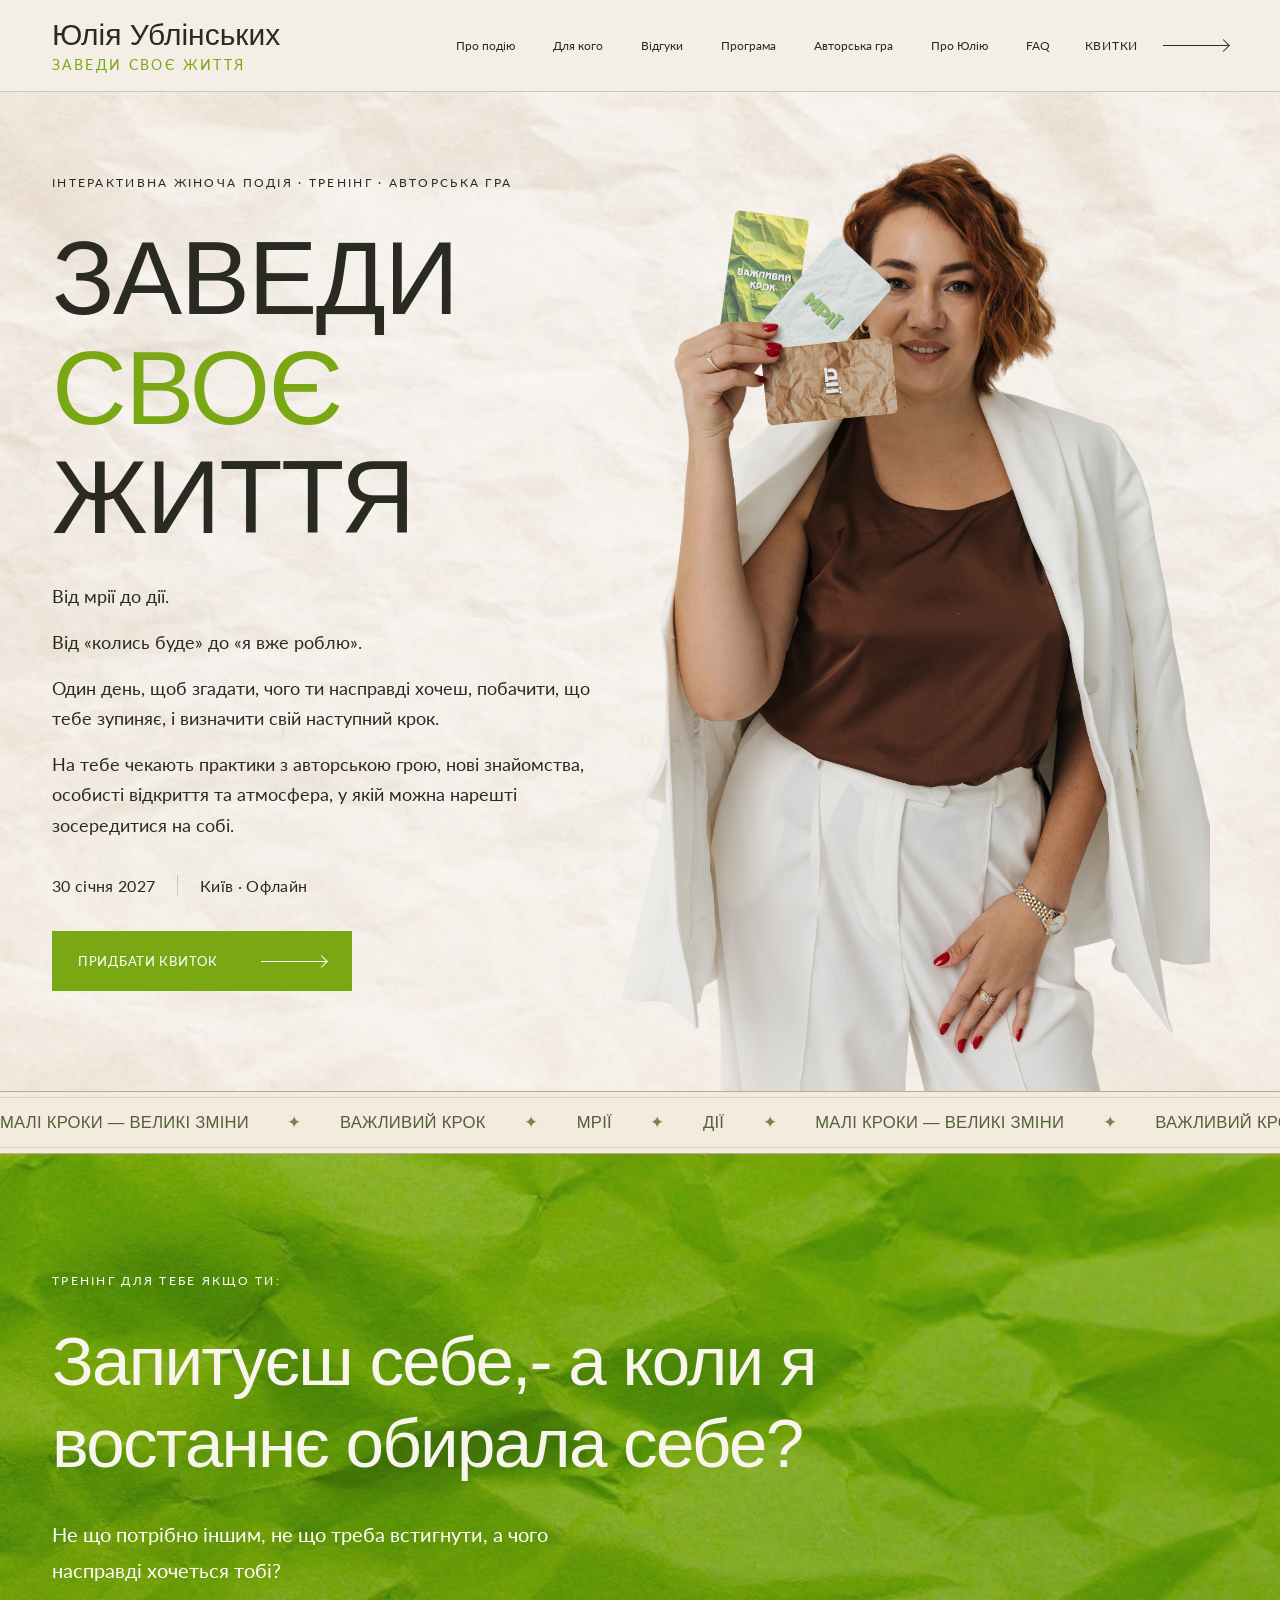
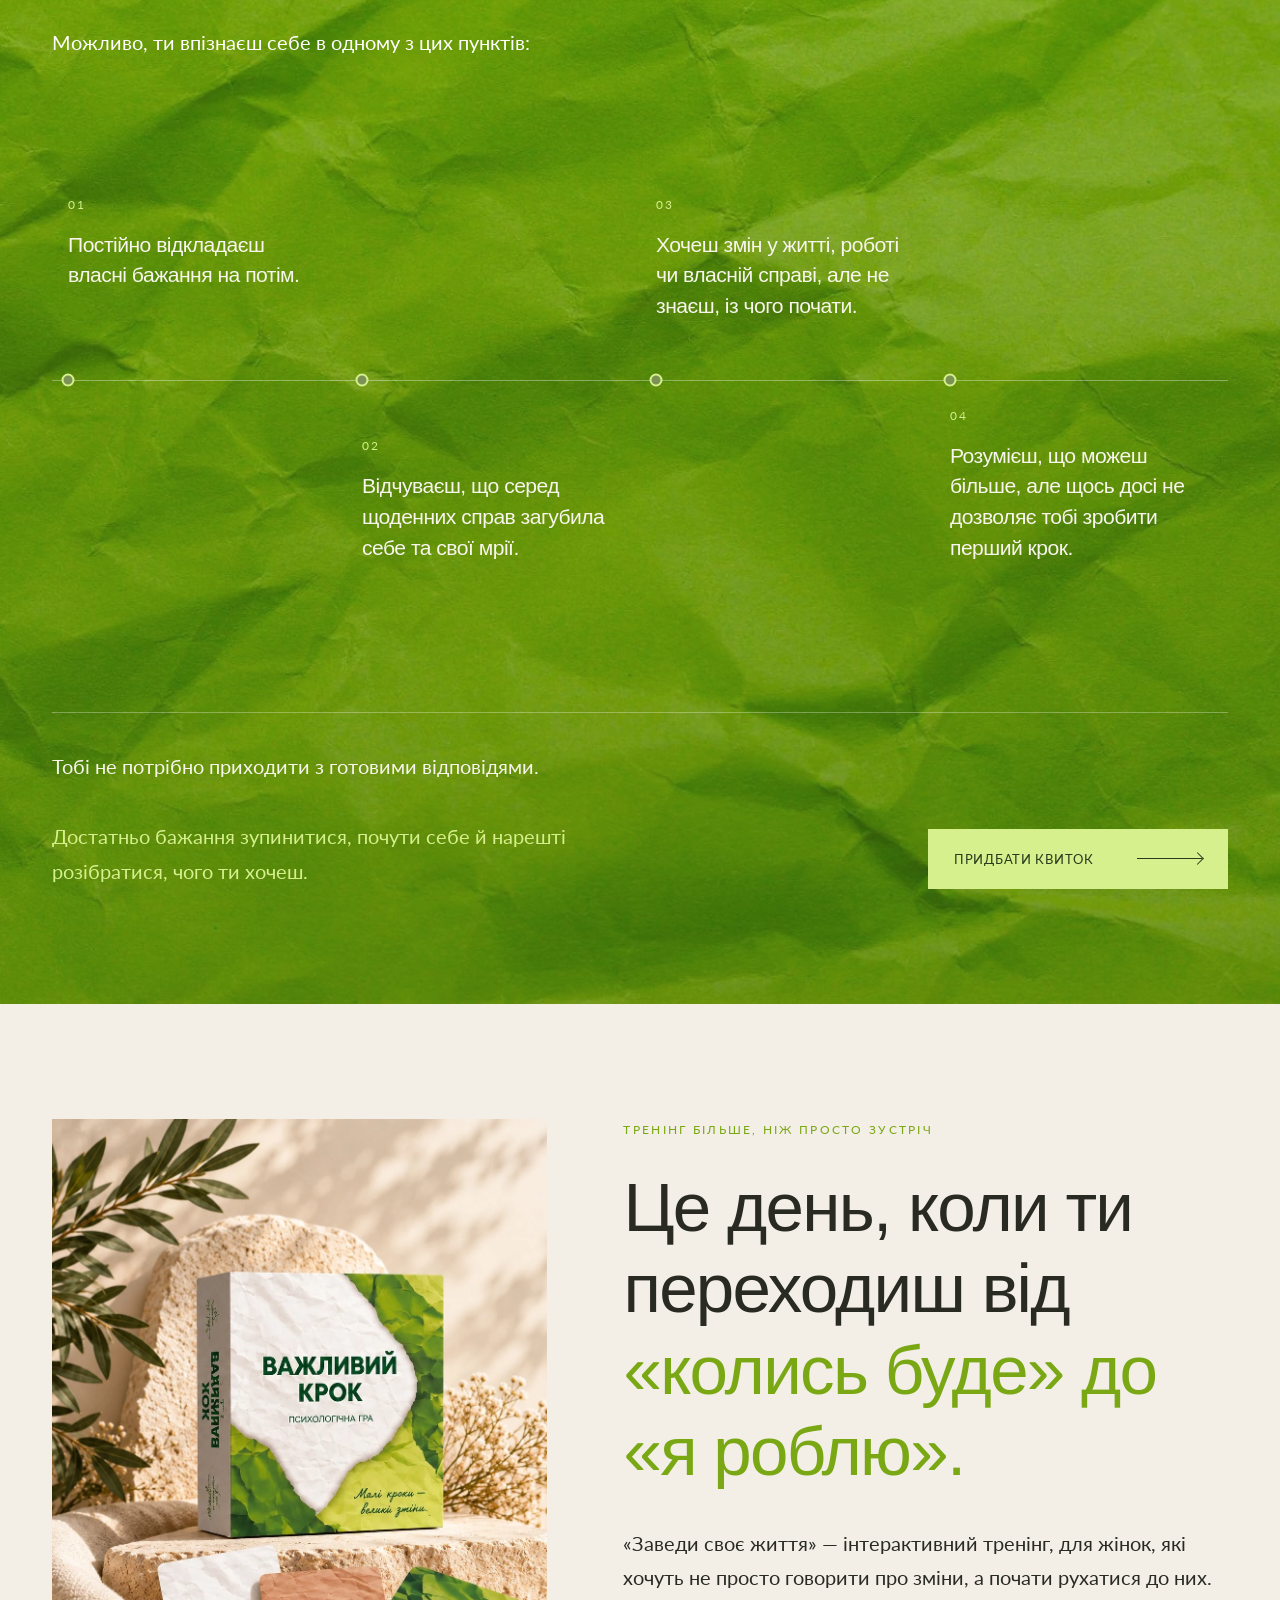
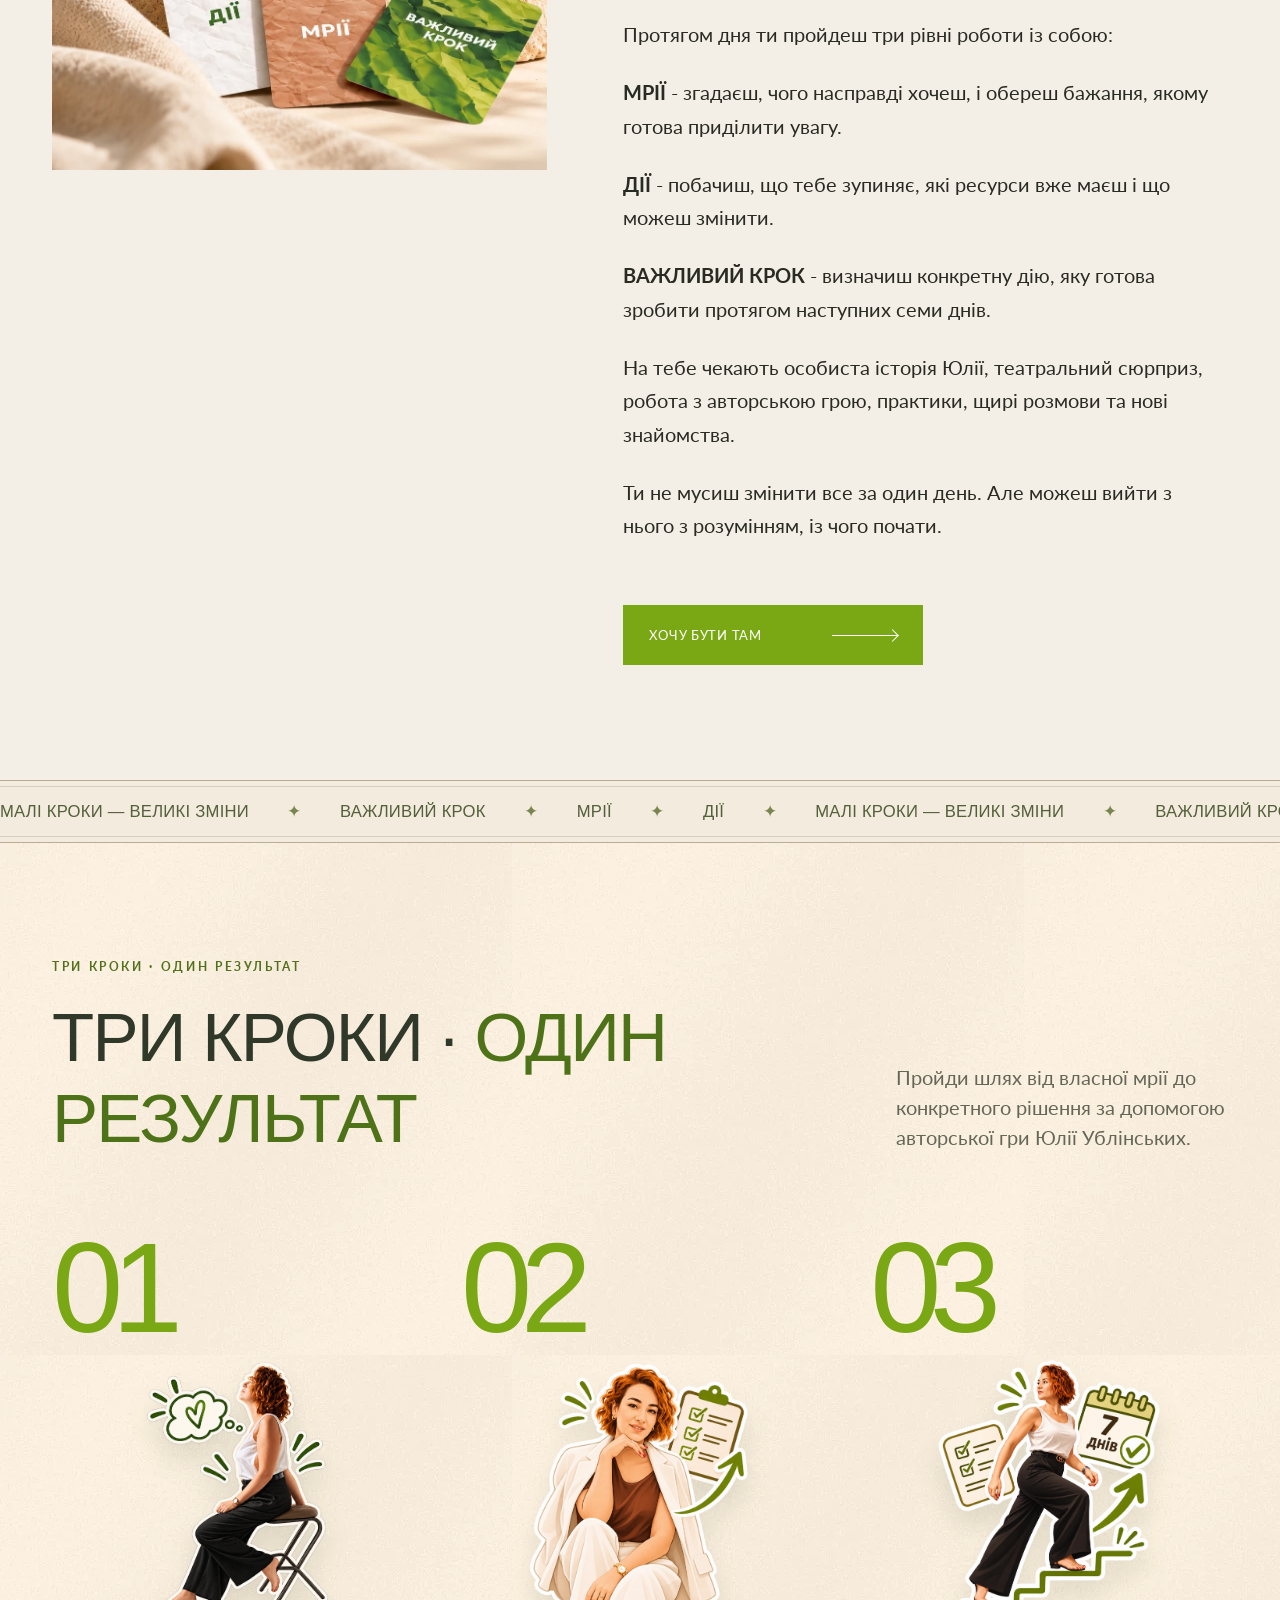
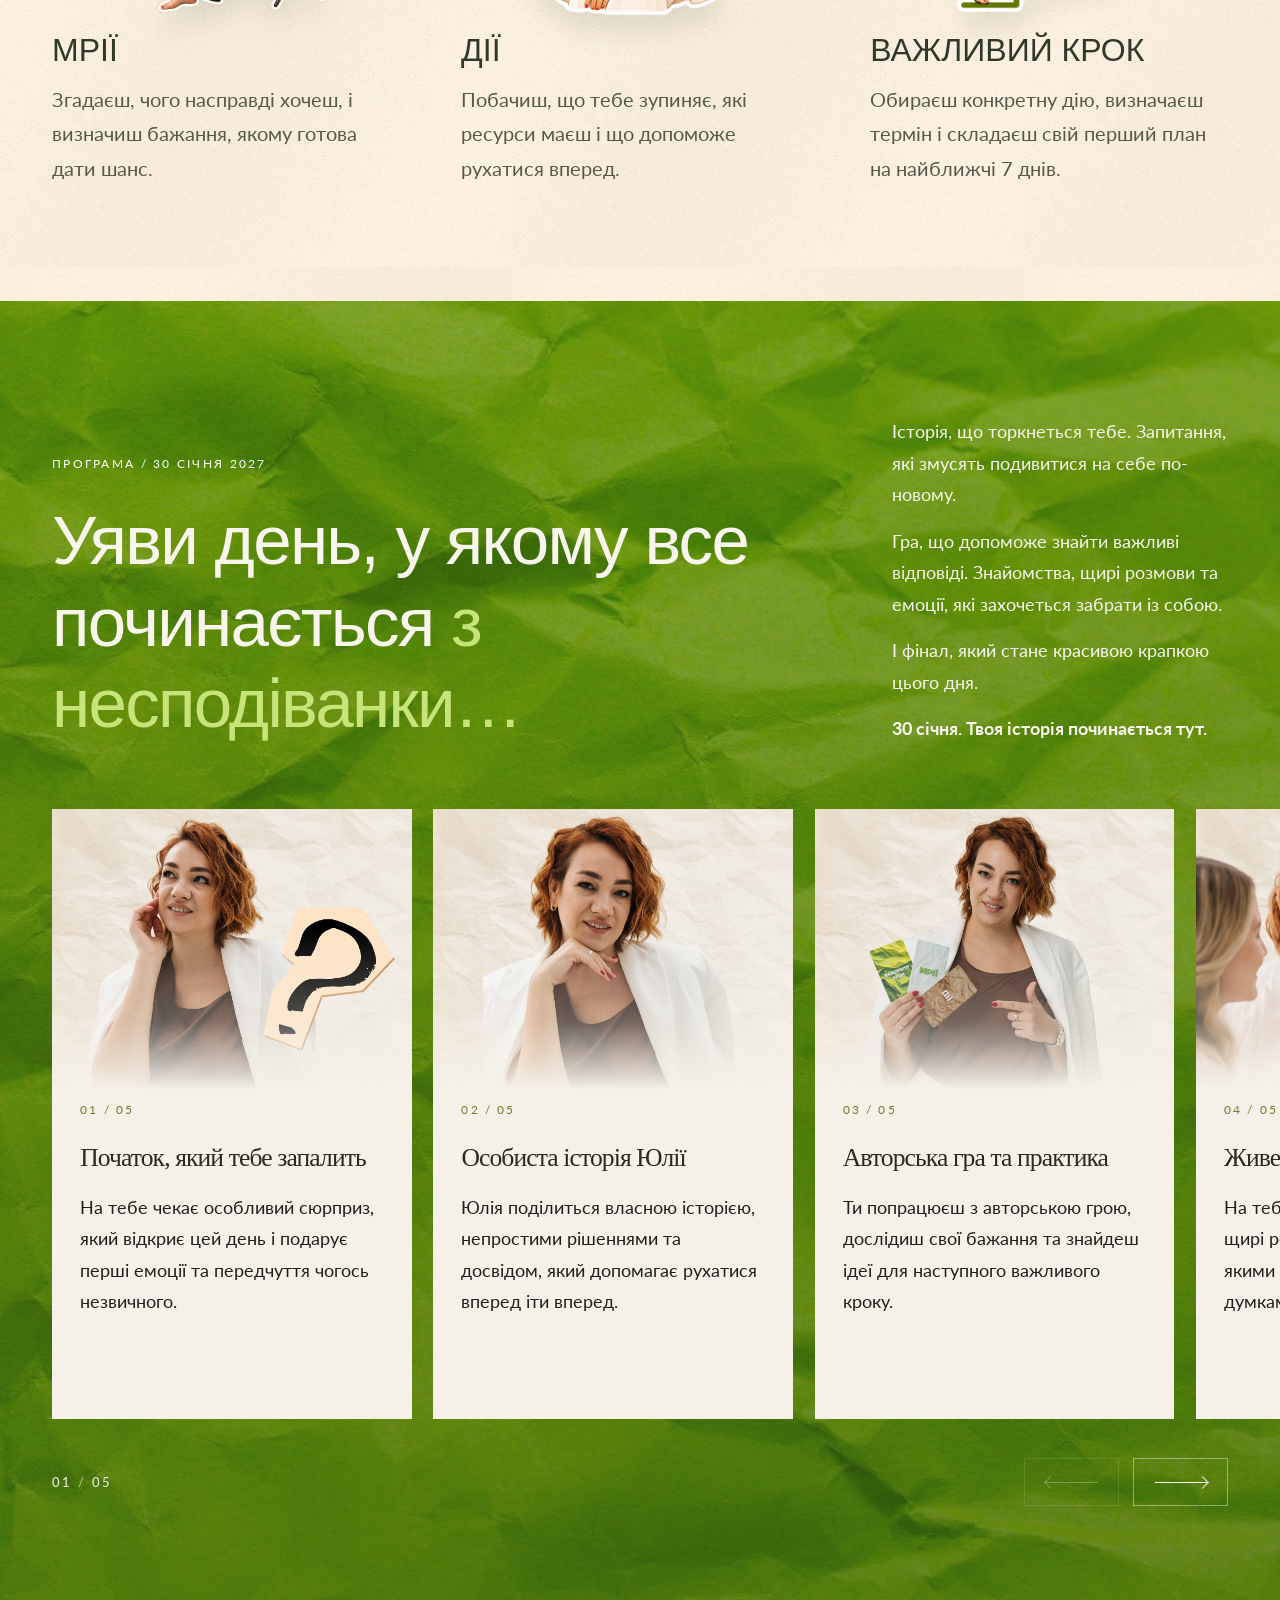
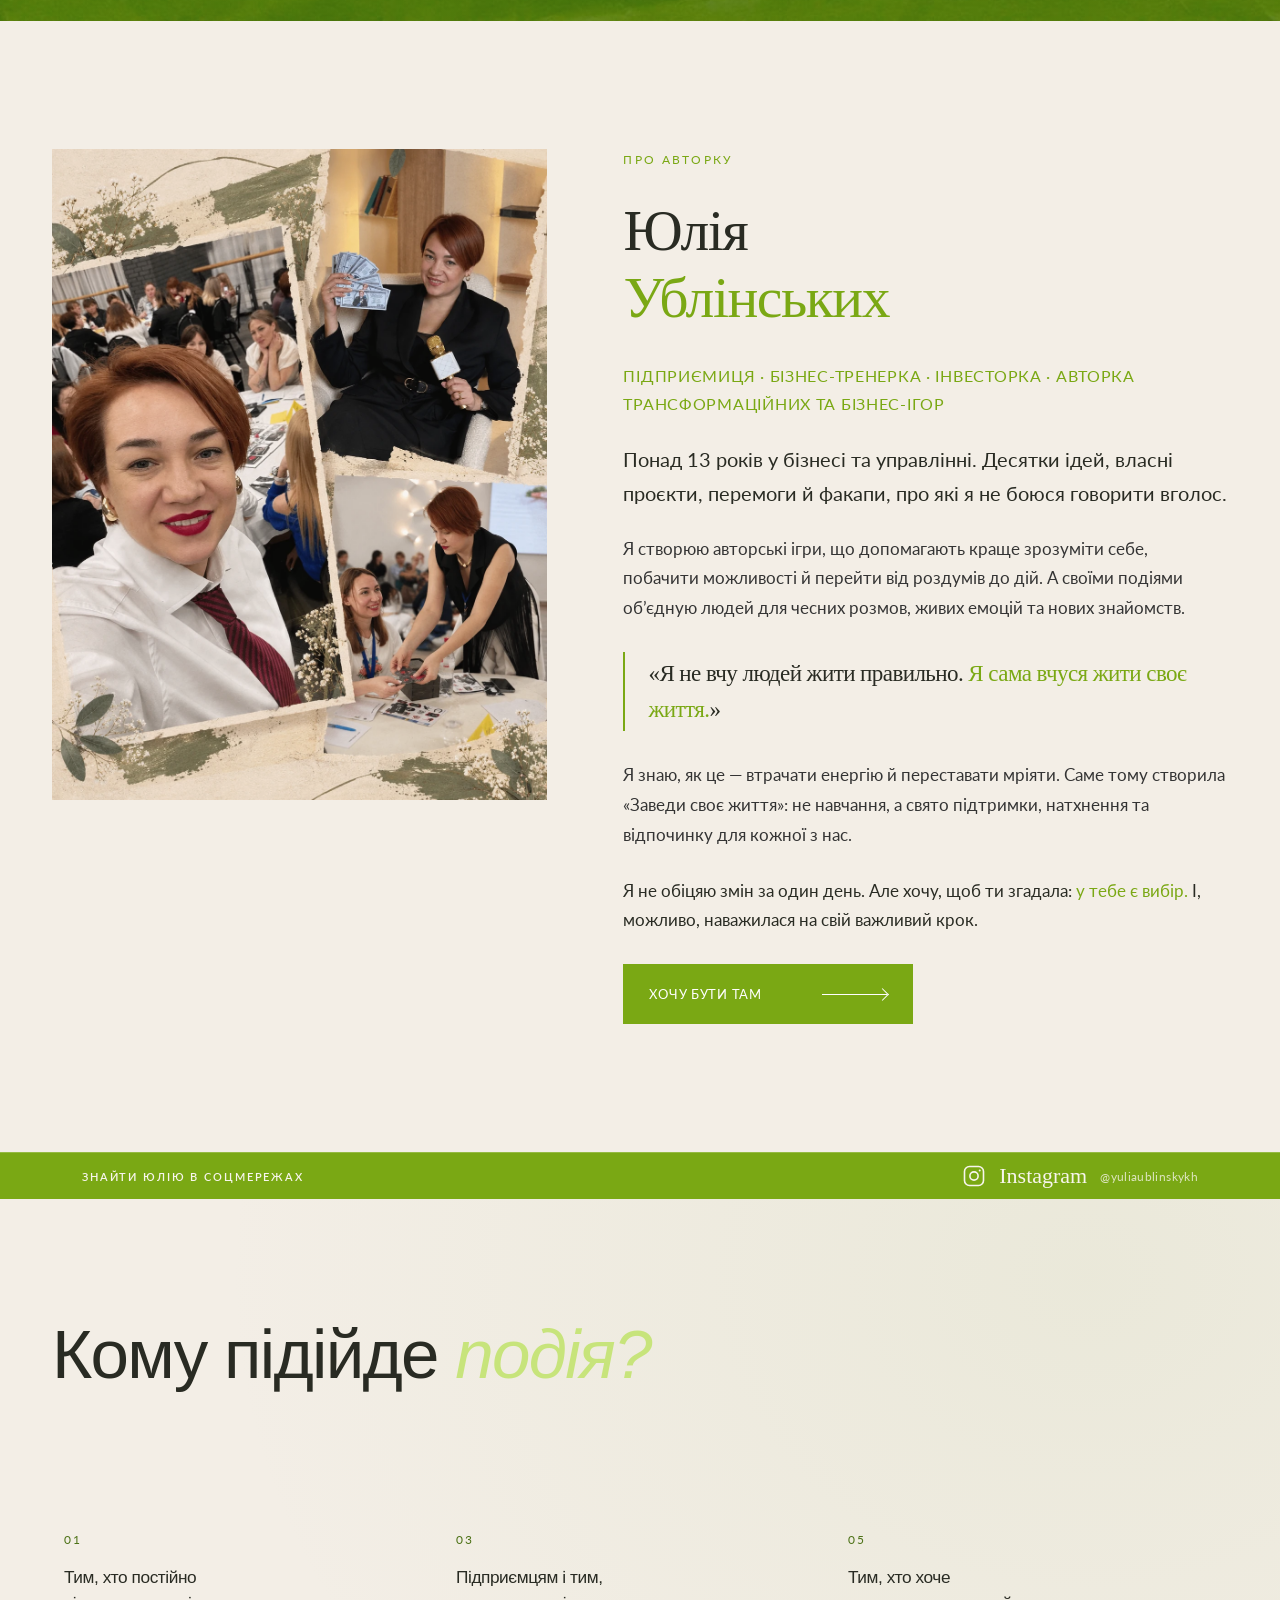
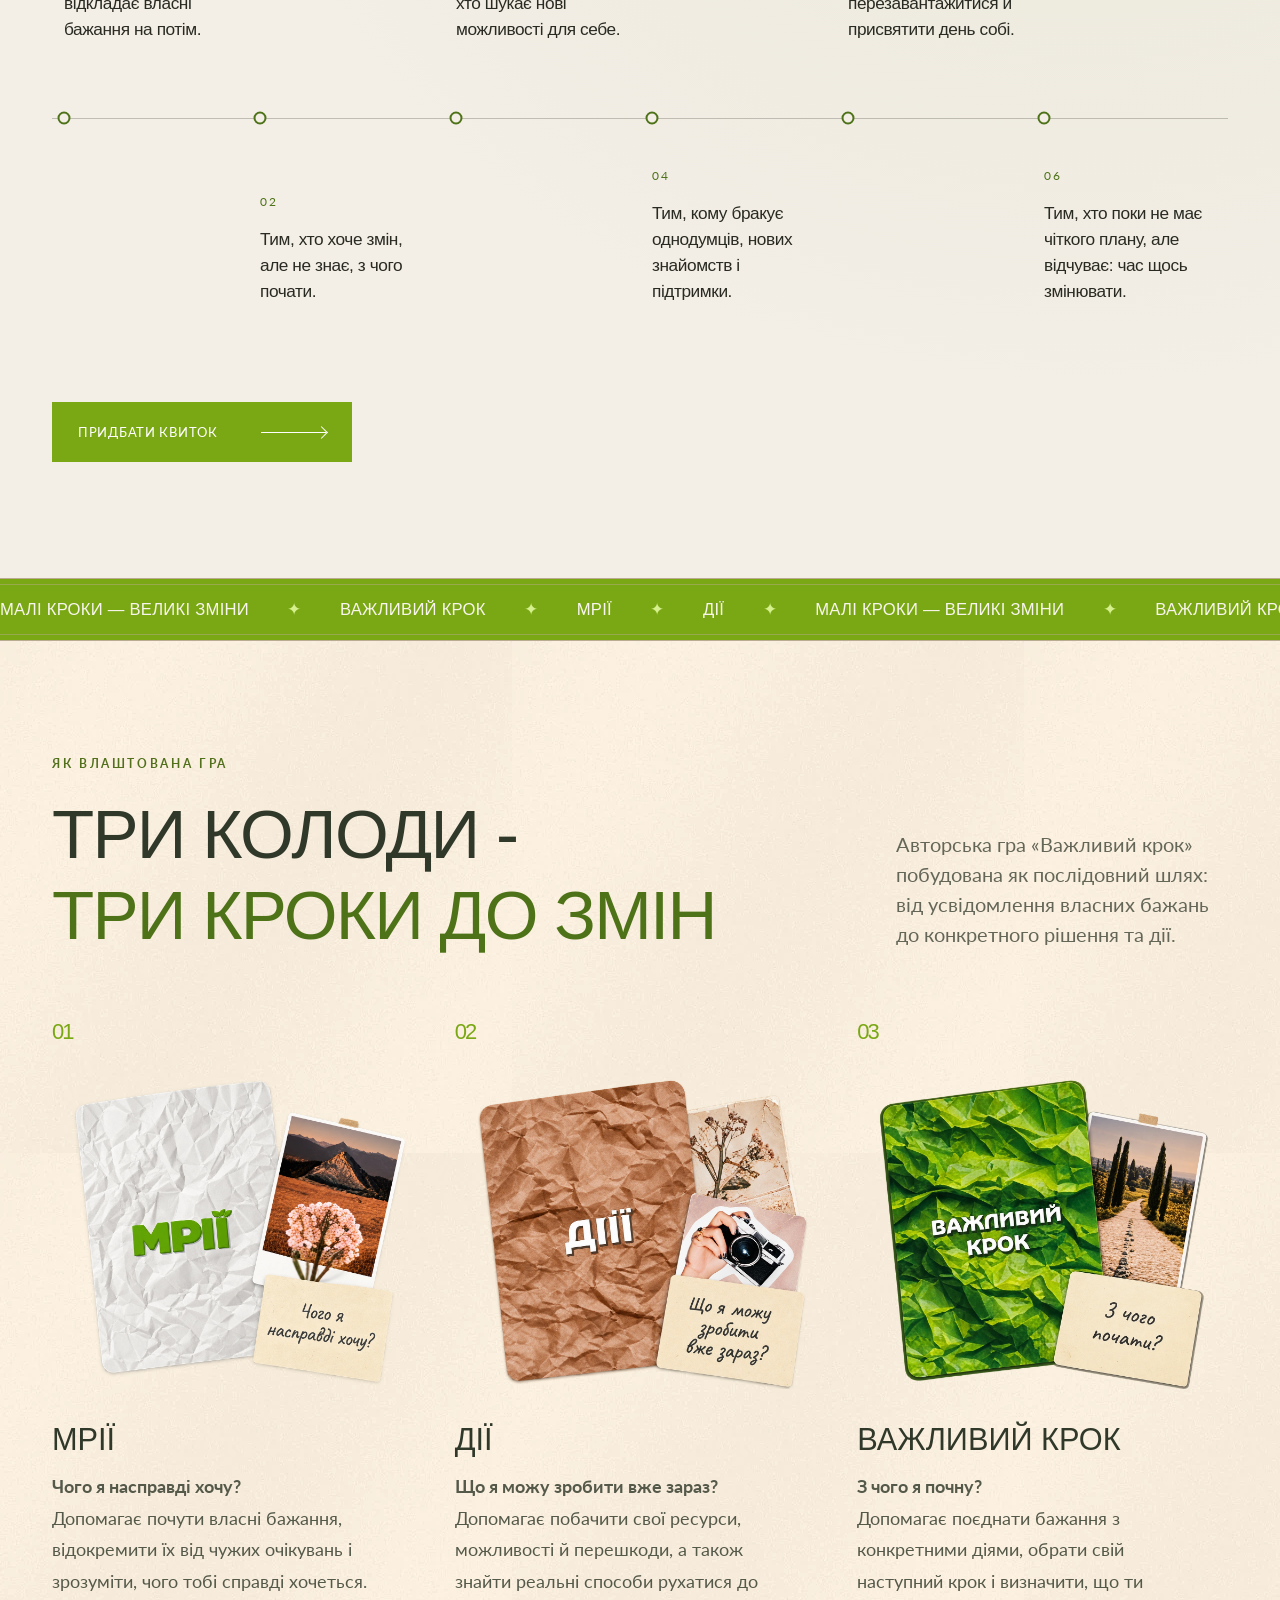
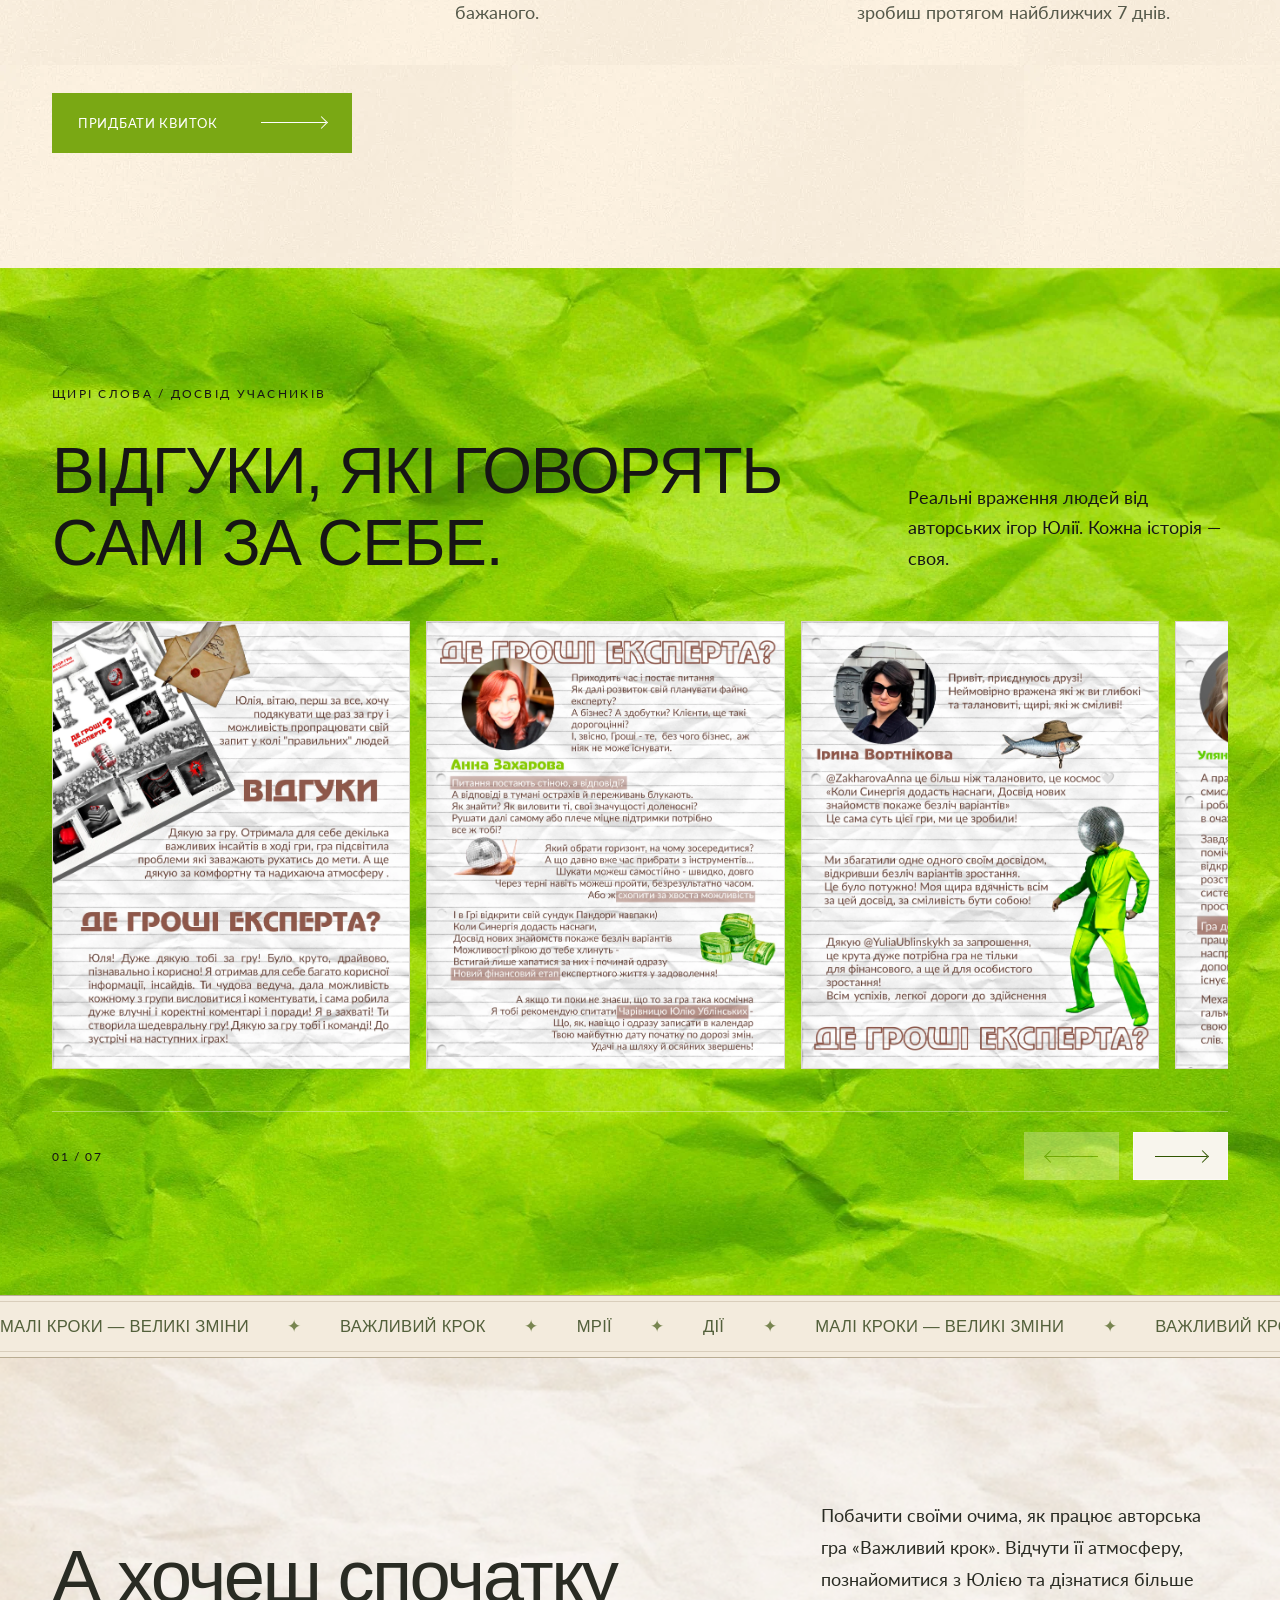
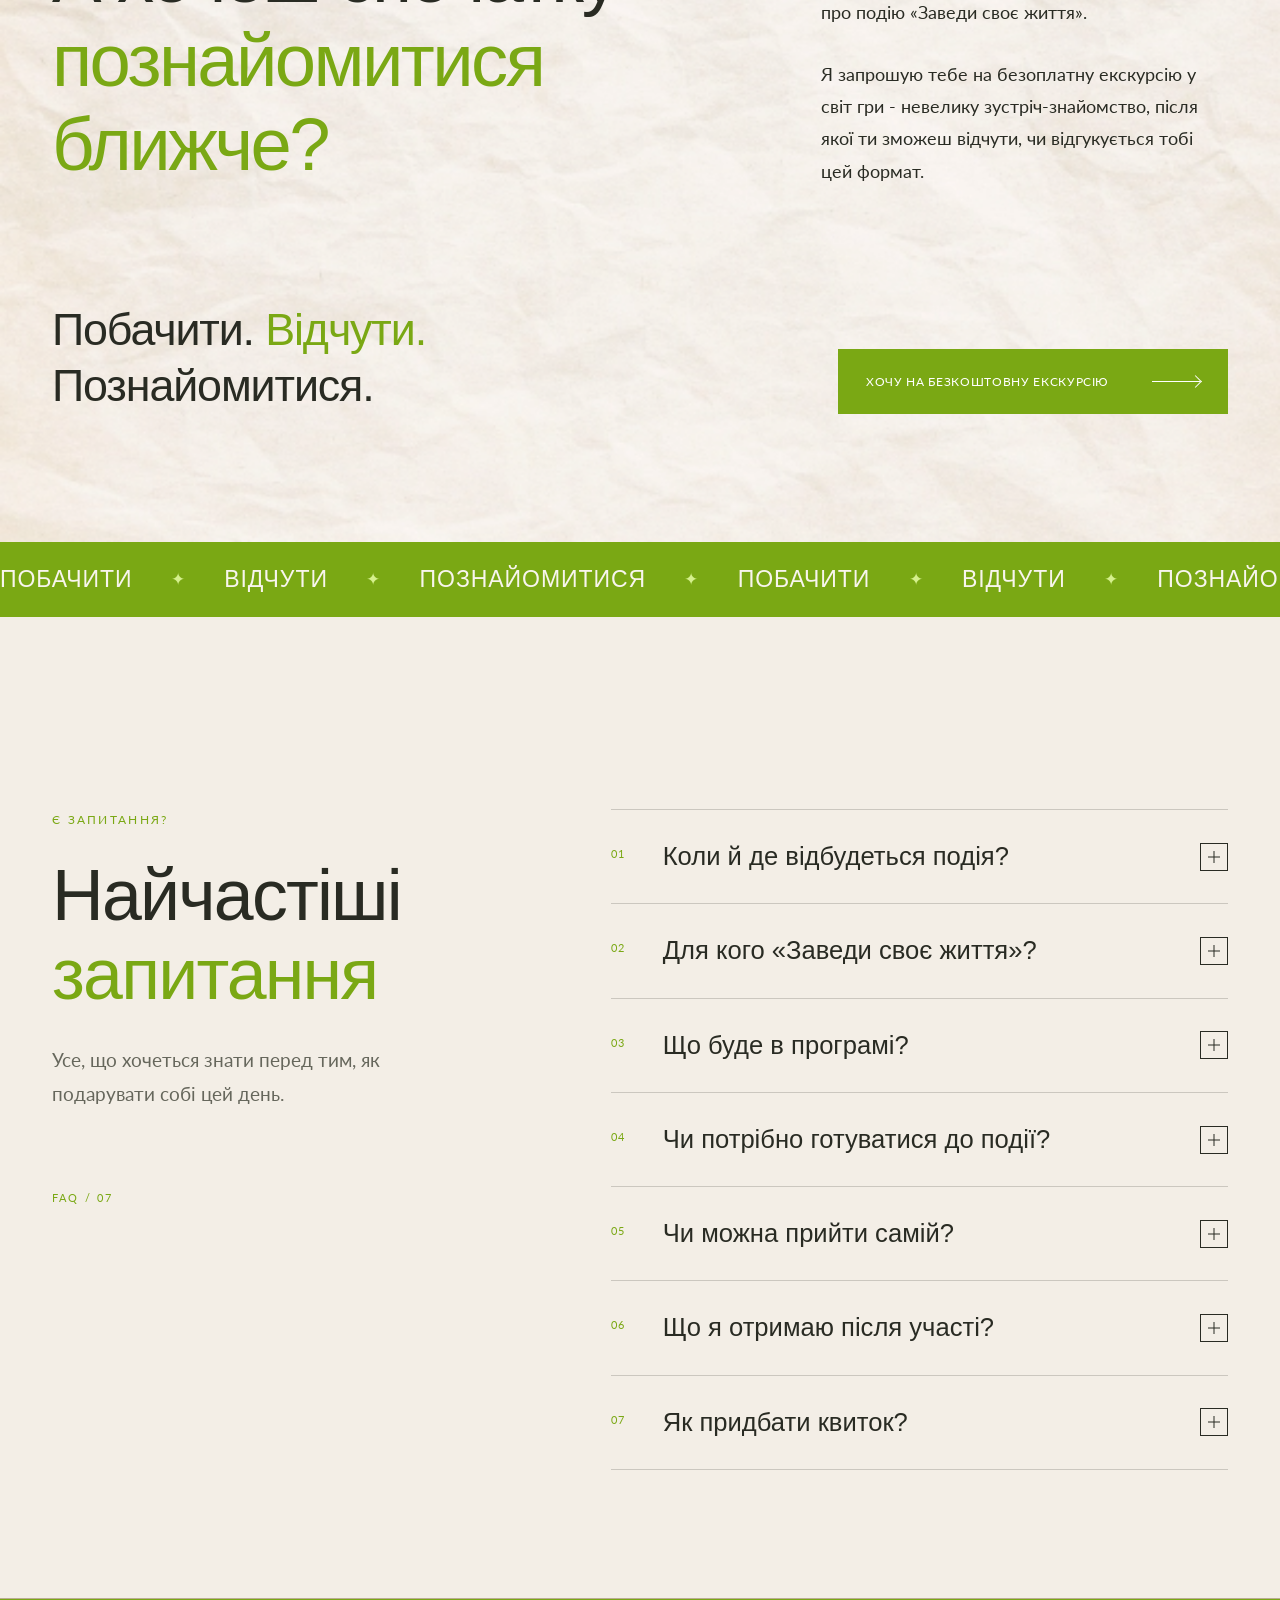
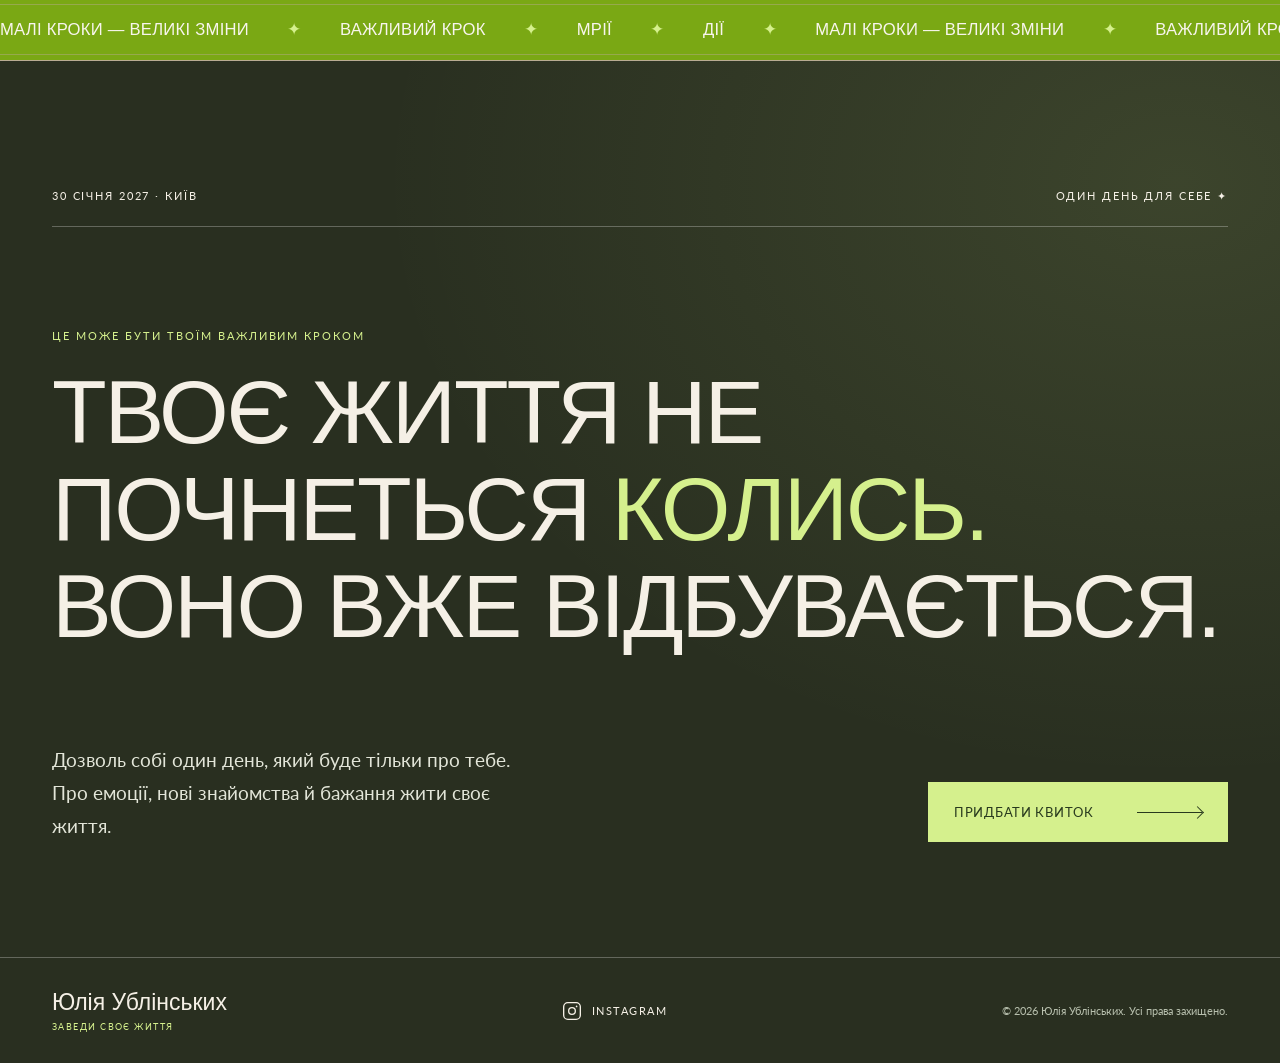
==== index.html @ aa773158 "Add files via upload" ====
<!doctype html>

<html lang="uk">
  <head>
    <meta charset="utf-8" />
    <meta content="width=device-width,initial-scale=1" name="viewport" />
    <meta content="#f3eee6" name="theme-color" />
    <meta
      content="Заведи своє життя — жіноча подія Юлії Ублінських. 30 січня 2027, Київ."
      name="description"
    />
    <title>Заведи своє життя — Юлія Ублінських</title>
    <link href="https://fonts.googleapis.com" rel="preconnect" />
    <link crossorigin="" href="https://fonts.gstatic.com" rel="preconnect" />
    <link
      href="https://fonts.googleapis.com/css2?family=Lato:wght@400&display=swap"
      rel="stylesheet"
    />
    <link href="style.css" rel="stylesheet" />
    <script defer="" src="app.js"></script>
  </head>
  <body>
    <a class="skip-link" href="#hero">Перейти до вмісту</a>
    <header class="site-header" id="top">
      <div class="container header-inner">
        <a aria-label="Юлія Ублінських — на початок" class="brand" href="#top">
          <span class="brand-name">Юлія Ублінських</span>
          <span class="brand-event">Заведи своє життя</span>
        </a>
        <nav aria-label="Навігація" class="desktop-nav">
          <a href="#event-about">Про подію</a>
          <a href="#for-whom">Для кого</a>
          <a href="#reviews">Відгуки</a>
          <a href="#program">Програма</a>
          <a href="#game">Авторська гра</a>
          <a href="#about">Про Юлію</a>
          <a href="#faq">FAQ</a>
        </nav>
        <div class="header-actions">
          <a
            class="header-ticket"
            href="https://t.me/YuliaLinsk"
            target="_blank"
            rel="noopener noreferrer"
            >Квитки <span aria-hidden="true" class="long-arrow"></span
          ></a>
          <button
            aria-controls="mobile-menu"
            aria-expanded="false"
            aria-label="Відкрити меню"
            class="burger"
            type="button"
          >
            <span></span><span></span><span></span>
          </button>
        </div>
      </div>
    </header>
    <div class="menu-panel" id="mobile-menu" inert="">
      <nav aria-label="Мобільна навігація">
        <a href="#event-about">Про подію</a>
        <a href="#for-whom">Для кого</a>
        <a href="#reviews">Відгуки</a>
        <a href="#program">Програма</a>
        <a href="#game">Авторська гра</a>
        <a href="#about">Про Юлію</a>
        <a href="#faq">FAQ</a>
        <a
          href="https://t.me/YuliaLinsk"
          target="_blank"
          rel="noopener noreferrer"
          >Квитки</a
        >
      </nav>
      <p>30 січня 2027 · Київ</p>
    </div>
    <main>
      <section aria-labelledby="hero-title" class="hero" id="hero">
        <div aria-hidden="true" class="hero-image">
          <img alt="" fetchpriority="high" src="img/yulia.webp" />
        </div>
        <div class="container hero-inner">
          <div class="hero-copy">
            <p class="eyebrow" data-site-reveal="">
              ІНТЕРАКТИВНА ЖІНОЧА ПОДІЯ · ТРЕНІНГ · АВТОРСЬКА ГРА
            </p>
            <h1 data-site-reveal="" id="hero-title">
              <span>Заведи</span><span class="accent">своє</span
              ><span>життя</span>
            </h1>
            <p class="hero-description" data-site-reveal="">Від мрії до дії.</p>

            <p class="hero-description" data-site-reveal="">
              Від «колись буде» до «я вже роблю».
            </p>

            <p class="hero-description" data-site-reveal="">
              Один день, щоб згадати, чого ти насправді хочеш, побачити, що тебе
              зупиняє, і визначити свій наступний крок.
            </p>

            <p class="hero-description" data-site-reveal="">
              На тебе чекають практики з авторською грою, нові знайомства,
              особисті відкриття та атмосфера, у якій можна нарешті зосередитися
              на собі.
            </p>
            <div class="event-details" data-site-reveal="" id="details">
              <span>30 січня 2027</span
              ><span aria-hidden="true" class="detail-divider"></span
              ><span>Київ · Офлайн</span>
            </div>
            <a
              class="primary-button"
              data-site-reveal=""
              data-ticket-link=""
              target="_blank"
              href="https://t.me/YuliaLinsk"
              id="ticket"
              >Придбати квиток
              <span aria-hidden="true" class="long-arrow"></span
            ></a>
            <p class="ticket-note" hidden="" id="ticket-note" role="status">
              Продаж квитків відкриється незабаром.
            </p>
          </div>
        </div>
      </section>

      <div aria-label="Малі кроки — великі зміни" class="retro-marquee">
        <div class="retro-marquee__track">
          <div class="retro-marquee__group">
            <span>Малі кроки — великі зміни</span>
            <span class="retro-marquee__star">✦</span>
            <span>Важливий крок</span>
            <span class="retro-marquee__star">✦</span>
            <span>Мрії</span>
            <span class="retro-marquee__star">✦</span>
            <span>Дії</span>
            <span class="retro-marquee__star">✦</span>
          </div>
          <div aria-hidden="true" class="retro-marquee__group">
            <span>Малі кроки — великі зміни</span>
            <span class="retro-marquee__star">✦</span>
            <span>Важливий крок</span>
            <span class="retro-marquee__star">✦</span>
            <span>Мрії</span>
            <span class="retro-marquee__star">✦</span>
            <span>Дії</span>
            <span class="retro-marquee__star">✦</span>
          </div>
        </div>
      </div>
      <section aria-labelledby="for-whom-title" class="for-whom" id="for-whom">
        <div class="container for-whom__inner">
          <div class="for-whom__heading" data-whom-reveal="">
            <p class="eyebrow" data-site-reveal="">ТРЕНІНГ ДЛЯ ТЕБЕ ЯКЩО ТИ:</p>
            <h2 data-site-reveal="" id="for-whom-title">
              Запитуєш себе,- а коли я востаннє обирала себе?
            </h2>
            <p class="for-whom__description" data-site-reveal="">
              Не що потрібно іншим, не що треба встигнути, а чого насправді
              хочеться тобі?
              <br /><br />
              Можливо, ти впізнаєш себе в одному з цих пунктів:
            </p>
          </div>

          <div class="for-whom__timeline">
            <span aria-hidden="true" class="for-whom__progress"></span>

            <div class="for-whom__step" data-whom-step="">
              <span aria-hidden="true" class="for-whom__dot"></span>
              <span class="for-whom__number">01</span>
              <p>Постійно відкладаєш власні бажання на потім.</p>
            </div>

            <div class="for-whom__step" data-whom-step="">
              <span aria-hidden="true" class="for-whom__dot"></span>
              <span class="for-whom__number">02</span>
              <p>
                Відчуваєш, що серед щоденних справ загубила себе та свої мрії.
              </p>
            </div>

            <div class="for-whom__step" data-whom-step="">
              <span aria-hidden="true" class="for-whom__dot"></span>
              <span class="for-whom__number">03</span>
              <p>
                Хочеш змін у житті, роботі чи власній справі, але не знаєш, із
                чого почати.
              </p>
            </div>

            <div class="for-whom__step" data-whom-step="">
              <span aria-hidden="true" class="for-whom__dot"></span>
              <span class="for-whom__number">04</span>
              <p>
                Розумієш, що можеш більше, але щось досі не дозволяє тобі
                зробити перший крок.
              </p>
            </div>
          </div>

          <div class="for-whom__footer" data-whom-reveal="">
            <p data-site-reveal="">
              Тобі не потрібно приходити з готовими відповідями. <br />
              <br />
              <span
                >Достатньо бажання зупинитися, почути себе й нарешті
                розібратися, чого ти хочеш.</span
              >
            </p>

            <a
              class="primary-button for-whom__button"
              data-site-reveal=""
              href="https://t.me/YuliaLinsk"
            >
              Придбати квиток
              <span aria-hidden="true" class="long-arrow"></span>
            </a>
          </div>
        </div>
      </section>

      <section
        aria-labelledby="event-about-title"
        class="event-about"
        id="event-about"
      >
        <div class="container event-about__inner">
          <div class="event-about__visual">
            <img
              alt="Юлія Ублінських з авторською грою «Важливий крок»"
              class="event-about__photo"
              loading="lazy"
              src="img/yuliia-game.webp"
            />
          </div>

          <div class="event-about__content">
            <p class="eyebrow" data-site-reveal="">
              ТРЕНІНГ БІЛЬШЕ, НІЖ ПРОСТО ЗУСТРІЧ
            </p>

            <h2 data-site-reveal="" id="event-about-title">
              Це день, коли ти переходиш від
              <em>«колись буде» до «я роблю».</em>
            </h2>

            <p class="event-about__intro" data-site-reveal="">
              «Заведи своє життя» — інтерактивний тренінг, для жінок, які хочуть
              не просто говорити про зміни, а почати рухатися до них.
            </p>

            <p class="event-about__intro" data-site-reveal="">
              Протягом дня ти пройдеш три рівні роботи із собою:
            </p>

            <p class="event-about__intro" data-site-reveal="">
              <strong>МРІЇ</strong> - згадаєш, чого насправді хочеш, і обереш
              бажання, якому готова приділити увагу.
            </p>

            <p class="event-about__intro" data-site-reveal="">
              <strong>ДІЇ</strong> - побачиш, що тебе зупиняє, які ресурси вже
              маєш і що можеш змінити.
            </p>

            <p class="event-about__intro" data-site-reveal="">
              <strong>ВАЖЛИВИЙ КРОК</strong> - визначиш конкретну дію, яку
              готова зробити протягом наступних семи днів.
            </p>

            <p class="event-about__intro" data-site-reveal="">
              На тебе чекають особиста історія Юлії, театральний сюрприз, робота
              з авторською грою, практики, щирі розмови та нові знайомства.
            </p>

            <p class="event-about__intro" data-site-reveal="">
              Ти не мусиш змінити все за один день. Але можеш вийти з нього з
              розумінням, із чого почати.
            </p>

            <a
              class="primary-button event-about__button"
              data-site-reveal=""
              target="_blank"
              href="https://t.me/YuliaLinsk"
            >
              ХОЧУ БУТИ ТАМ
              <span aria-hidden="true" class="long-arrow"></span>
            </a>
          </div>
        </div>
      </section>

      <div aria-label="Малі кроки — великі зміни" class="retro-marquee">
        <div class="retro-marquee__track">
          <div class="retro-marquee__group">
            <span>Малі кроки — великі зміни</span>
            <span class="retro-marquee__star">✦</span>
            <span>Важливий крок</span>
            <span class="retro-marquee__star">✦</span>
            <span>Мрії</span>
            <span class="retro-marquee__star">✦</span>
            <span>Дії</span>
            <span class="retro-marquee__star">✦</span>
          </div>
          <div aria-hidden="true" class="retro-marquee__group">
            <span>Малі кроки — великі зміни</span>
            <span class="retro-marquee__star">✦</span>
            <span>Важливий крок</span>
            <span class="retro-marquee__star">✦</span>
            <span>Мрії</span>
            <span class="retro-marquee__star">✦</span>
            <span>Дії</span>
            <span class="retro-marquee__star">✦</span>
          </div>
        </div>
      </div>

      <section
        aria-labelledby="event-features-title"
        class="event-about__features"
      >
        <div class="container event-about__features-inner">
          <div class="event-about__features-head">
            <div>
              <p class="event-about__features-kicker" data-site-reveal="">
                ТРИ КРОКИ · ОДИН РЕЗУЛЬТАТ
              </p>
              <h2 data-site-reveal="" id="event-features-title">
                ТРИ КРОКИ · <em>ОДИН РЕЗУЛЬТАТ</em>
              </h2>
            </div>
            <p class="event-about__features-lead" data-site-reveal="">
              Пройди шлях від власної мрії до конкретного рішення за допомогою
              авторської гри Юлії Ублінських.
            </p>
          </div>

          <div class="event-about__features-grid">
            <article class="event-about__feature" data-site-reveal="">
              <div class="event-about__feature-top">
                <span aria-hidden="true" class="event-about__feature-number"
                  >01</span
                >
                <span class="event-about__feature-label">МРІЇ</span>
              </div>
              <div class="event-about__feature-art">
                <img alt="" loading="lazy" src="img/emotions.webp" />
              </div>
              <div class="event-about__feature-copy">
                <h3>МРІЇ</h3>
                <p>
                  Згадаєш, чого насправді хочеш, і визначиш бажання, якому
                  готова дати шанс.
                </p>
              </div>
            </article>

            <article class="event-about__feature" data-site-reveal="">
              <div class="event-about__feature-top">
                <span aria-hidden="true" class="event-about__feature-number"
                  >02</span
                >
                <span class="event-about__feature-label">ДІЇ</span>
              </div>
              <div class="event-about__feature-art">
                <img alt="" loading="lazy" src="img/inspiration.webp" />
              </div>
              <div class="event-about__feature-copy">
                <h3>ДІЇ</h3>
                <p>
                  Побачиш, що тебе зупиняє, які ресурси маєш і що допоможе
                  рухатися вперед.
                </p>
              </div>
            </article>

            <article class="event-about__feature" data-site-reveal="">
              <div class="event-about__feature-top">
                <span aria-hidden="true" class="event-about__feature-number"
                  >03</span
                >
                <span class="event-about__feature-label">ВАЖЛИВИЙ КРОК</span>
              </div>
              <div class="event-about__feature-art">
                <img alt="" loading="lazy" src="img/connection.webp" />
              </div>
              <div class="event-about__feature-copy">
                <h3>ВАЖЛИВИЙ КРОК</h3>
                <p>
                  Обираєш конкретну дію, визначаєш термін і складаєш свій перший
                  план на найближчі 7 днів.
                </p>
              </div>
            </article>
          </div>
        </div>
      </section>

      <section
        class="day-program"
        id="program"
        aria-labelledby="day-program-title"
      >
        <div class="container day-program__heading">
          <div class="day-program__heading-copy">
            <p class="eyebrow" data-site-reveal>ПРОГРАМА / 30 СІЧНЯ 2027</p>

            <h2 id="day-program-title" data-site-reveal>
              Уяви день, у якому все починається
              <em>з несподіванки…</em>
            </h2>
          </div>

          <div class="day-program__description">
            <p class="day-program__lead" data-site-reveal>
              Історія, що торкнеться тебе. Запитання, які змусять подивитися на
              себе по-новому.
            </p>

            <p class="day-program__lead" data-site-reveal>
              Гра, що допоможе знайти важливі відповіді. Знайомства, щирі
              розмови та емоції, які захочеться забрати із собою.
            </p>

            <p class="day-program__lead" data-site-reveal>
              І фінал, який стане красивою крапкою цього дня.
            </p>

            <p class="day-program__lead" data-site-reveal>
              <strong>30 січня. Твоя історія починається тут.</strong>
            </p>
          </div>
        </div>

        <div
          class="day-program__carousel"
          data-program-carousel
          aria-roledescription="карусель"
          aria-label="П’ять подій протягом дня"
        >
          <div
            class="day-program__viewport"
            tabindex="0"
            aria-label="Гортайте картки програми ліворуч або праворуч"
          >
            <div class="day-program__track">
              <!-- 01 / 05 -->
              <article class="day-program__card" aria-label="1 з 5">
                <div class="day-program__image">
                  <img
                    src="img/1.webp"
                    alt="Атмосферне фото Юлії з картками"
                    loading="lazy"
                  />
                </div>

                <div class="day-program__card-copy">
                  <span class="day-program__number">01 / 05</span>
                  <h3>Початок, який тебе запалить</h3>
                  <p>
                    На тебе чекає особливий сюрприз, який відкриє цей день і
                    подарує перші емоції та передчуття чогось незвичного.
                  </p>
                </div>
              </article>

              <!-- 02 / 05 -->
              <article class="day-program__card" aria-label="2 з 5">
                <div class="day-program__image">
                  <img
                    src="img/2.webp"
                    alt="Юлія з авторською грою"
                    loading="lazy"
                  />
                </div>

                <div class="day-program__card-copy">
                  <span class="day-program__number">02 / 05</span>
                  <h3>Особиста історія Юлії</h3>
                  <p>
                    Юлія поділиться власною історією, непростими рішеннями та
                    досвідом, який допомагає рухатися вперед іти вперед.
                  </p>
                </div>
              </article>

              <!-- 03 / 05 -->
              <article class="day-program__card" aria-label="3 з 5">
                <div class="day-program__image">
                  <img
                    src="img/3.webp"
                    alt="Авторська психологічна гра «Важливий крок»"
                    loading="lazy"
                  />
                </div>

                <div class="day-program__card-copy">
                  <span class="day-program__number">03 / 05</span>
                  <h3>Авторська гра та практика</h3>
                  <p>
                    Ти попрацюєш з авторською грою, дослідиш свої бажання та
                    знайдеш ідеї для наступного важливого кроку.
                  </p>
                </div>
              </article>

              <!-- 04 / 05 -->
              <article class="day-program__card" aria-label="4 з 5">
                <div class="day-program__image">
                  <img
                    src="img/4.webp"
                    alt="Тепла атмосфера жіночої зустрічі"
                    loading="lazy"
                  />
                </div>

                <div class="day-program__card-copy">
                  <span class="day-program__number">04 / 05</span>
                  <h3>Живе спілкування</h3>
                  <p>
                    На тебе чекають нові знайомства, щирі розмови та жінки,
                    поруч із якими легко бути собою й ділитися думками.
                  </p>
                </div>
              </article>

              <!-- 05 / 05 -->
              <article class="day-program__card" aria-label="5 з 5">
                <div class="day-program__image">
                  <img
                    src="img/5.webp"
                    alt="Святковий настрій та усмішки"
                    loading="lazy"
                  />
                </div>

                <div class="day-program__card-copy">
                  <span class="day-program__number">05 / 05</span>
                  <h3>Святковий фінал</h3>
                  <p>
                    На завершення грає музика, робимо фото зі спільних моментів,
                    а також даруємо подарунки від партнерів.
                  </p>
                  <p>
                    Цей день стане відправною точкою до ваших мрій та цілей.
                  </p>
                </div>
              </article>
            </div>
          </div>

          <div class="container day-program__footer">
            <p class="day-program__counter" aria-live="polite">
              <span data-program-current>01</span>
              <span class="day-program__counter-divider"> / </span>05
            </p>

            <div class="day-program__controls">
              <button
                type="button"
                class="day-program__arrow day-program__arrow--prev"
                data-program-prev
                aria-label="Попередня картка"
              >
                <span class="long-arrow" aria-hidden="true"></span>
              </button>

              <button
                type="button"
                class="day-program__arrow day-program__arrow--next"
                data-program-next
                aria-label="Наступна картка"
              >
                <span class="long-arrow" aria-hidden="true"></span>
              </button>
            </div>
          </div>
        </div>
      </section>

      <section
        class="author-story author-about"
        id="about"
        aria-labelledby="author-title"
      >
        <div class="container author-about__inner">
          <div class="author-about__visual" data-site-reveal>
            <img
              class="author-about__photo"
              src="img/main.webp"
              alt="Юлія Ублінських — авторка події «Заведи своє життя»"
              loading="lazy"
            />
          </div>
          <div class="author-about__content">
            <p class="eyebrow" data-site-reveal>ПРО АВТОРКУ</p>
            <h2 id="author-title" data-site-reveal>
              Юлія<br /><em>Ублінських</em>
            </h2>
            <p class="author-about__roles" data-site-reveal>
              Підприємиця · бізнес-тренерка · інвесторка · авторка
              трансформаційних та бізнес-ігор
            </p>
            <p class="author-about__intro" data-site-reveal>
              Понад 13 років у бізнесі та управлінні. Десятки ідей, власні
              проєкти, перемоги й факапи, про які я не боюся говорити вголос.
            </p>
            <p class="author-about__paragraph" data-site-reveal>
              Я створюю авторські ігри, що допомагають краще зрозуміти себе,
              побачити можливості й перейти від роздумів до дій. А своїми
              подіями об’єдную людей для чесних розмов, живих емоцій та нових
              знайомств.
            </p>
            <blockquote class="author-about__quote" data-site-reveal>
              «Я не вчу людей жити правильно.
              <em>Я сама вчуся жити своє життя.</em>»
            </blockquote>
            <p class="author-about__paragraph" data-site-reveal>
              Я знаю, як це — втрачати енергію й переставати мріяти. Саме тому
              створила «Заведи своє життя»: не навчання, а свято підтримки,
              натхнення та відпочинку для кожної з нас.
            </p>
            <p class="author-about__closing" data-site-reveal>
              Я не обіцяю змін за один день. Але хочу, щоб ти згадала:
              <em>у тебе є вибір.</em> І, можливо, наважилася на свій важливий
              крок.
            </p>
            <a
              class="primary-button author-about__button"
              href="https://t.me/YuliaLinsk"
              data-site-reveal
              >Хочу бути там <span class="long-arrow" aria-hidden="true"></span
            ></a>
          </div>
        </div>
      </section>
      <aside
        class="author-social"
        aria-label="Соціальні мережі Юлії Ублінських"
      >
        <div class="container author-social__inner">
          <span class="author-social__label">ЗНАЙТИ ЮЛІЮ В СОЦМЕРЕЖАХ</span>
          <a
            class="author-social__link"
            href="https://www.instagram.com/yuliaublinskykh/"
            target="_blank"
            rel="noopener noreferrer"
            aria-label="Instagram Юлії Ублінських (відкриється в новій вкладці)"
          >
            <svg
              viewBox="0 0 24 24"
              width="24"
              height="24"
              fill="none"
              stroke="currentColor"
              stroke-width="1.6"
              stroke-linecap="round"
              stroke-linejoin="round"
              aria-hidden="true"
            >
              <rect x="2.5" y="2.5" width="19" height="19" rx="5" />
              <circle cx="12" cy="12" r="4.1" />
              <circle
                cx="17.7"
                cy="6.5"
                r="1"
                fill="currentColor"
                stroke="none"
              />
            </svg>
            <span>Instagram</span>
            <span class="author-social__handle">@yuliaublinskykh</span>
          </a>
        </div>
      </aside>

      <section
        class="for-whom barrier-light"
        id="barriers"
        aria-labelledby="barriers-title"
      >
        <div class="container for-whom__inner">
          <div class="for-whom__heading" data-whom-reveal>
            <h2 id="barriers-title" data-site-reveal>
              Кому підійде <em>подія?</em>
            </h2>
          </div>

          <div class="for-whom__timeline">
            <span class="for-whom__progress" aria-hidden="true"></span>

            <div class="for-whom__step" data-whom-step>
              <span class="for-whom__dot" aria-hidden="true"></span>
              <span class="for-whom__number">01</span>
              <p>Тим, хто постійно відкладає власні бажання на потім.</p>
            </div>

            <div class="for-whom__step" data-whom-step>
              <span class="for-whom__dot" aria-hidden="true"></span>
              <span class="for-whom__number">02</span>
              <p>Тим, хто хоче змін, але не знає, з чого почати.</p>
            </div>

            <div class="for-whom__step" data-whom-step>
              <span class="for-whom__dot" aria-hidden="true"></span>
              <span class="for-whom__number">03</span>
              <p>Підприємцям і тим, хто шукає нові можливості для себе.</p>
            </div>

            <div class="for-whom__step" data-whom-step>
              <span class="for-whom__dot" aria-hidden="true"></span>
              <span class="for-whom__number">04</span>
              <p>Тим, кому бракує однодумців, нових знайомств і підтримки.</p>
            </div>

            <div class="for-whom__step" data-whom-step>
              <span class="for-whom__dot" aria-hidden="true"></span>
              <span class="for-whom__number">05</span>
              <p>Тим, хто хоче перезавантажитися й присвятити день собі.</p>
            </div>

            <div class="for-whom__step" data-whom-step>
              <span class="for-whom__dot" aria-hidden="true"></span>
              <span class="for-whom__number">06</span>
              <p>
                Тим, хто поки не має чіткого плану, але відчуває: час щось
                змінювати.
              </p>
            </div>
          </div>

          <div class="barriers__cta" data-site-reveal>
            <a
              class="primary-button"
              target="_blank"
              href="https://t.me/YuliaLinsk"
            >
              Придбати квиток
              <span class="long-arrow" aria-hidden="true"></span>
            </a>
          </div>
        </div>
      </section>

      <div
        class="retro-marquee retro-marquee--green"
        aria-label="Малі кроки — великі зміни"
      >
        <div class="retro-marquee__track">
          <div class="retro-marquee__group">
            <span>Малі кроки — великі зміни</span>
            <span class="retro-marquee__star">✦</span>
            <span>Важливий крок</span>
            <span class="retro-marquee__star">✦</span>
            <span>Мрії</span>
            <span class="retro-marquee__star">✦</span>
            <span>Дії</span>
            <span class="retro-marquee__star">✦</span>
          </div>

          <div class="retro-marquee__group" aria-hidden="true">
            <span>Малі кроки — великі зміни</span>
            <span class="retro-marquee__star">✦</span>
            <span>Важливий крок</span>
            <span class="retro-marquee__star">✦</span>
            <span>Мрії</span>
            <span class="retro-marquee__star">✦</span>
            <span>Дії</span>
            <span class="retro-marquee__star">✦</span>
          </div>
        </div>
      </div>

      <section
        class="event-about__features game-decks"
        id="game"
        aria-labelledby="game-decks-title"
      >
        <div class="container event-about__features-inner">
          <div class="event-about__features-head">
            <div>
              <p class="event-about__features-kicker" data-site-reveal>
                ЯК ВЛАШТОВАНА ГРА
              </p>
              <h2 id="game-decks-title" data-site-reveal>
                ТРИ КОЛОДИ -<br />
                <em>ТРИ КРОКИ ДО ЗМІН</em>
              </h2>
            </div>

            <p class="event-about__features-lead" data-site-reveal>
              Авторська гра «Важливий крок» побудована як послідовний шлях: від
              усвідомлення власних бажань до конкретного рішення та дії.
            </p>
          </div>

          <div class="event-about__features-grid">
            <article class="event-about__feature" data-site-reveal>
              <div class="event-about__feature-top">
                <span aria-hidden="true" class="event-about__feature-number"
                  >01</span
                >
              </div>

              <div class="event-about__feature-art">
                <img
                  src="img/game-1.webp"
                  alt="Картки колоди «Мрії»"
                  loading="lazy"
                />
              </div>

              <div class="event-about__feature-copy">
                <h3>МРІЇ</h3>
                <p><strong>Чого я насправді хочу?</strong></p>
                <p>
                  Допомагає почути власні бажання, відокремити їх від чужих
                  очікувань і зрозуміти, чого тобі справді хочеться.
                </p>
              </div>
            </article>

            <article class="event-about__feature" data-site-reveal>
              <div class="event-about__feature-top">
                <span aria-hidden="true" class="event-about__feature-number"
                  >02</span
                >
              </div>

              <div class="event-about__feature-art">
                <img
                  src="img/game-2.webp"
                  alt="Картки колоди «Дії»"
                  loading="lazy"
                />
              </div>

              <div class="event-about__feature-copy">
                <h3>ДІЇ</h3>
                <p><strong>Що я можу зробити вже зараз?</strong></p>
                <p>
                  Допомагає побачити свої ресурси, можливості й перешкоди, а
                  також знайти реальні способи рухатися до бажаного.
                </p>
              </div>
            </article>

            <article class="event-about__feature" data-site-reveal>
              <div class="event-about__feature-top">
                <span aria-hidden="true" class="event-about__feature-number"
                  >03</span
                >
              </div>

              <div class="event-about__feature-art">
                <img
                  src="img/game-3.webp"
                  alt="Картки колоди «Важливий крок»"
                  loading="lazy"
                />
              </div>

              <div class="event-about__feature-copy">
                <h3>ВАЖЛИВИЙ КРОК</h3>
                <p><strong>З чого я почну?</strong></p>
                <p>
                  Допомагає поєднати бажання з конкретними діями, обрати свій
                  наступний крок і визначити, що ти зробиш протягом найближчих 7
                  днів.
                </p>
              </div>
            </article>
          </div>

          <div class="game-decks__cta" data-site-reveal>
            <a class="primary-button" href="https://t.me/YuliaLinsk">
              Придбати квиток
              <span class="long-arrow" aria-hidden="true"></span>
            </a>
          </div>
        </div>
      </section>

      <section
        class="reviews reviews--green"
        id="reviews"
        aria-labelledby="reviews-title"
      >
        <div class="container reviews__head">
          <div>
            <p class="eyebrow" data-site-reveal>
              ЩИРІ СЛОВА / ДОСВІД УЧАСНИКІВ
            </p>
            <h2 id="reviews-title" data-site-reveal>
              Відгуки, які <em>говорять самі за себе.</em>
            </h2>
          </div>
          <p class="reviews__intro" data-site-reveal>
            Реальні враження людей від авторських ігор Юлії. Кожна історія —
            своя.
          </p>
        </div>

        <div class="reviews__outer" data-reviews-carousel>
          <div
            class="reviews__viewport"
            tabindex="0"
            aria-label="Відгуки. Гортайте горизонтально"
          >
            <div class="reviews__track">
              <figure class="reviews__item">
                <img
                  src="img/review-1.webp"
                  alt="Відгуки учасників авторських ігор Юлії Ублінських"
                  loading="lazy"
                  width="1638"
                  height="2048"
                />
              </figure>

              <figure class="reviews__item">
                <img
                  src="img/review-2.webp"
                  alt="Відгук Анни Захарової про гру «Де гроші експерта?»"
                  loading="lazy"
                  width="1638"
                  height="2048"
                />
              </figure>

              <figure class="reviews__item">
                <img
                  src="img/review-3.webp"
                  alt="Відгук Ірини Вортнікової про гру та спільний досвід"
                  loading="lazy"
                  width="1638"
                  height="2048"
                />
              </figure>

              <figure class="reviews__item">
                <img
                  src="img/review-4.webp"
                  alt="Відгук Уляни Кертушки про гру «Де гроші експерта?»"
                  loading="lazy"
                  width="1638"
                  height="2048"
                />
              </figure>

              <figure class="reviews__item">
                <img
                  src="img/review-5.webp"
                  alt="Відгуки учасників про гру «Законектись», атмосферу та нові знайомства"
                  loading="lazy"
                  width="1638"
                  height="2048"
                />
              </figure>

              <figure class="reviews__item">
                <img
                  src="img/review-6.webp"
                  alt="Відгуки учасників про гру «Законектись» та обмін досвідом"
                  loading="lazy"
                  width="1638"
                  height="2048"
                />
              </figure>

              <figure class="reviews__item">
                <img
                  src="img/review-7.webp"
                  alt="Відгук Олени Ламанової про зустріч, нетворкінг та організацію події"
                  loading="lazy"
                  width="1638"
                  height="2048"
                />
              </figure>
            </div>
          </div>

          <div class="container reviews__bottom">
            <span class="reviews__counter" aria-live="polite">
              <span data-reviews-current>01</span>
              <span class="reviews__counter-muted">/ 07</span>
            </span>

            <div class="reviews__controls">
              <button
                class="reviews__arrow reviews__arrow--prev"
                type="button"
                data-reviews-prev
                aria-label="Попередній відгук"
              >
                <span class="long-arrow" aria-hidden="true"></span>
              </button>

              <button
                class="reviews__arrow reviews__arrow--next"
                type="button"
                data-reviews-next
                aria-label="Наступний відгук"
              >
                <span class="long-arrow" aria-hidden="true"></span>
              </button>
            </div>
          </div>
        </div>
      </section>

      <div aria-label="Малі кроки — великі зміни" class="retro-marquee">
        <div class="retro-marquee__track">
          <div class="retro-marquee__group">
            <span>Малі кроки — великі зміни</span>
            <span class="retro-marquee__star">✦</span>
            <span>Важливий крок</span>
            <span class="retro-marquee__star">✦</span>
            <span>Мрії</span>
            <span class="retro-marquee__star">✦</span>
            <span>Дії</span>
            <span class="retro-marquee__star">✦</span>
          </div>
          <div aria-hidden="true" class="retro-marquee__group">
            <span>Малі кроки — великі зміни</span>
            <span class="retro-marquee__star">✦</span>
            <span>Важливий крок</span>
            <span class="retro-marquee__star">✦</span>
            <span>Мрії</span>
            <span class="retro-marquee__star">✦</span>
            <span>Дії</span>
            <span class="retro-marquee__star">✦</span>
          </div>
        </div>
      </div>

      <section
        class="game-invitation"
        id="game-invitation"
        aria-labelledby="game-invitation-title"
      >
        <div class="container game-invitation__inner">
          <div class="game-invitation__content">
            <h2 id="game-invitation-title" data-site-reveal>
              А хочеш спочатку
              <em>познайомитися ближче?</em>
            </h2>

            <div class="game-invitation__body">
              <p data-site-reveal>
                Побачити своїми очима, як працює авторська гра «Важливий крок».
                Відчути її атмосферу, познайомитися з Юлією та дізнатися більше
                про подію «Заведи своє життя».
              </p>

              <p data-site-reveal>
                Я запрошую тебе на безоплатну екскурсію у світ гри - невелику
                зустріч-знайомство, після якої ти зможеш відчути, чи
                відгукується тобі цей формат.
              </p>
            </div>
          </div>

          <div class="game-invitation__bottom" data-site-reveal>
            <p class="game-invitation__statement">
              Побачити.
              <span>Відчути.</span>
              Познайомитися.
            </p>

            <a
              class="primary-button game-invitation__button"
              href="https://t.me/YuliaLinsk"
              target="_blank"
              rel="noopener noreferrer"
            >
              ХОЧУ НА БЕЗКОШТОВНУ ЕКСКУРСІЮ
              <span class="long-arrow" aria-hidden="true"></span>
            </a>
          </div>
        </div>
      </section>

      <div
        class="retro-marquee game-invitation__marquee"
        aria-label="Побачити. Відчути. Познайомитися."
      >
        <div class="retro-marquee__track">
          <div class="retro-marquee__group">
            <span>ПОБАЧИТИ</span>
            <span class="retro-marquee__star">✦</span>
            <span>ВІДЧУТИ</span>
            <span class="retro-marquee__star">✦</span>
            <span>ПОЗНАЙОМИТИСЯ</span>
            <span class="retro-marquee__star">✦</span>
          </div>
        </div>
      </div>

      <section class="faq" id="faq" aria-labelledby="faq-title">
        <div class="container faq__inner">
          <div class="faq__intro" data-site-reveal>
            <p class="eyebrow">Є ЗАПИТАННЯ?</p>
            <h2 id="faq-title">Найчастіші <em>запитання</em></h2>
            <p class="faq__lead">
              Усе, що хочеться знати перед тим, як подарувати собі цей день.
            </p>
            <span class="faq__index" aria-hidden="true">FAQ / 07</span>
          </div>

          <div class="faq__list" data-faq>
            <details class="faq__item" data-site-reveal>
              <summary class="faq__question">
                <span class="faq__number">01</span>
                <span>Коли й де відбудеться подія?</span>
                <span class="faq__toggle" aria-hidden="true"></span>
              </summary>
              <div class="faq__answer">
                <p>
                  30 січня 2027 року в Києві, в офлайн-форматі. Точну адресу та
                  організаційні деталі повідомимо учасницям після придбання
                  квитка.
                </p>
              </div>
            </details>

            <details class="faq__item" data-site-reveal>
              <summary class="faq__question">
                <span class="faq__number">02</span>
                <span>Для кого «Заведи своє життя»?</span>
                <span class="faq__toggle" aria-hidden="true"></span>
              </summary>
              <div class="faq__answer">
                <p>
                  Для жінок, які хочуть приділити час собі, згадати про власні
                  бажання, відчути натхнення та познайомитися з новими людьми.
                  Неважливо, чи маєш ти готовий план змін. Достатньо бажання
                  провести цей день по-новому.
                </p>
              </div>
            </details>

            <details class="faq__item" data-site-reveal>
              <summary class="faq__question">
                <span class="faq__number">03</span>
                <span>Що буде в програмі?</span>
                <span class="faq__toggle" aria-hidden="true"></span>
              </summary>
              <div class="faq__answer">
                <p>
                  Театральний сюрприз, особиста історія Юлії, знайомство з
                  авторською грою «Важливий крок», три інтерактивні етапи
                  тренінгу, жіноче коло, нові знайомства та святковий фінал.
                </p>
              </div>
            </details>

            <details class="faq__item" data-site-reveal>
              <summary class="faq__question">
                <span class="faq__number">04</span>
                <span>Чи потрібно готуватися до події?</span>
                <span class="faq__toggle" aria-hidden="true"></span>
              </summary>
              <div class="faq__answer">
                <p>
                  Ні, спеціальна підготовка не потрібна. Не потрібно мати
                  готовий запит, план змін чи досвід участі в іграх. Просто
                  приходь відкритою до нових вражень.
                </p>
              </div>
            </details>

            <details class="faq__item" data-site-reveal>
              <summary class="faq__question">
                <span class="faq__number">05</span>
                <span>Чи можна прийти самій?</span>
                <span class="faq__toggle" aria-hidden="true"></span>
              </summary>
              <div class="faq__answer">
                <p>
                  Так! Ти можеш прийти сама або разом із подругою. На події буде
                  простір для легкого спілкування, нових знайомств і щирих
                  розмов. Можливо, саме тут ти зустрінеш близьких за духом
                  людей.
                </p>
              </div>
            </details>

            <details class="faq__item" data-site-reveal>
              <summary class="faq__question">
                <span class="faq__number">06</span>
                <span>Що я отримаю після участі?</span>
                <span class="faq__toggle" aria-hidden="true"></span>
              </summary>
              <div class="faq__answer">
                <p>
                  День для себе, нові знайомства, натхнення та можливість
                  подивитися на власні бажання по-новому. Ти визначиш важливий
                  для себе крок і сформуєш план дій на найближчі 7 днів.
                </p>
              </div>
            </details>

            <details class="faq__item" data-site-reveal>
              <summary class="faq__question">
                <span class="faq__number">07</span>
                <span>Як придбати квиток?</span>
                <span class="faq__toggle" aria-hidden="true"></span>
              </summary>
              <div class="faq__answer">
                <p>
                  Продаж квитків відкриється незабаром. Слідкуй за оновленнями
                  на сайті та в соціальних мережах Юлії. Після старту продажів
                  тут з’явиться можливість придбати квиток.
                </p>
              </div>
            </details>
          </div>
        </div>
      </section>

      <div
        class="retro-marquee retro-marquee--green"
        aria-label="Малі кроки — великі зміни"
      >
        <div class="retro-marquee__track">
          <div class="retro-marquee__group">
            <span>Малі кроки — великі зміни</span>
            <span class="retro-marquee__star">✦</span>
            <span>Важливий крок</span>
            <span class="retro-marquee__star">✦</span>
            <span>Мрії</span>
            <span class="retro-marquee__star">✦</span>
            <span>Дії</span>
            <span class="retro-marquee__star">✦</span>
          </div>

          <div class="retro-marquee__group" aria-hidden="true">
            <span>Малі кроки — великі зміни</span>
            <span class="retro-marquee__star">✦</span>
            <span>Важливий крок</span>
            <span class="retro-marquee__star">✦</span>
            <span>Мрії</span>
            <span class="retro-marquee__star">✦</span>
            <span>Дії</span>
            <span class="retro-marquee__star">✦</span>
          </div>
        </div>
      </div>
      <section class="closing" aria-labelledby="closing-title">
        <div class="container closing__content">
          <div class="closing__topline">
            <span>30 СІЧНЯ 2027 · КИЇВ</span><span>ОДИН ДЕНЬ ДЛЯ СЕБЕ ✦</span>
          </div>
          <p class="closing__eyebrow" data-site-reveal>
            ЦЕ МОЖЕ БУТИ ТВОЇМ ВАЖЛИВИМ КРОКОМ
          </p>
          <h2 id="closing-title" data-site-reveal>
            Твоє життя не почнеться <em>колись.</em><br />Воно вже відбувається.
          </h2>
          <div class="closing__bottom" data-site-reveal>
            <p>
              Дозволь собі один день, який буде тільки про тебе. Про емоції,
              нові знайомства й бажання жити своє життя.
            </p>
            <a
              class="primary-button closing__button"
              href="https://t.me/YuliaLinsk"
              >Придбати квиток
              <span class="long-arrow" aria-hidden="true"></span
            ></a>
          </div>
        </div>
        <footer class="closing__footer">
          <div class="container closing__footer-inner">
            <a
              href="#top"
              class="closing__brand"
              aria-label="Повернутися на початок"
              >Юлія Ублінських <span>ЗАВЕДИ СВОЄ ЖИТТЯ</span></a
            >
            <a
              class="closing__instagram"
              href="https://www.instagram.com/yuliaublinskykh/"
              target="_blank"
              rel="noopener noreferrer"
            >
              <svg
                xmlns="http://www.w3.org/2000/svg"
                width="20"
                height="20"
                viewBox="0 0 24 24"
                fill="none"
                stroke="currentColor"
                stroke-width="1.6"
                stroke-linecap="round"
                stroke-linejoin="round"
                aria-hidden="true"
              >
                <rect x="2" y="2" width="20" height="20" rx="5" />
                <circle cx="12" cy="12" r="4" />
                <circle
                  cx="17.5"
                  cy="6.5"
                  r="1"
                  fill="currentColor"
                  stroke="none"
                />
              </svg>
              <span>INSTAGRAM</span>
            </a>
            <small>© 2026 Юлія Ублінських. Усі права захищено.</small>
          </div>
        </footer>
      </section>
    </main>
  </body>
</html>
---- style.css ----
@font-face {
  font-family: "UkrainianAdverGothic";
  src: url("fonts/Uk-AdverGothic-Regular.woff2") format("woff2");
  font-style: normal;
  font-weight: 400;
  font-display: swap;
}
@font-face {
  font-family: "Lato";
  src: url("fonts/Lato-Regular.woff2") format("woff2");
  font-style: normal;
  font-weight: 400;
  font-display: swap;
}

:root {
  --paper: #f3eee6;
  --ink: #292b23;
  --olive: #7aa814;
  --muted: #66675c;
  --line: rgba(41, 43, 35, 0.2);
  --header-h: 92px;
}
* {
  box-sizing: border-box;
}
html {
  scroll-behavior: smooth;
}
body {
  margin: 0;
  background: var(--paper);
  color: var(--ink);
  font-family: Lato, Arial, sans-serif;
  -webkit-font-smoothing: antialiased;
}
body.menu-open {
  overflow: hidden;
}
a {
  color: inherit;
  text-decoration: none;
}
button {
  font: inherit;
}
.container {
  width: min(100% - 104px, 1440px);
  margin-inline: auto;
}
.skip-link {
  position: absolute;
  top: -100px;
  left: 16px;
  z-index: 100;
  padding: 12px;
  background: white;
}
.skip-link:focus {
  top: 12px;
}
.site-header {
  height: var(--header-h);
  position: relative;
  z-index: 30;
  background: rgba(243, 238, 230, 0.96);
  border-bottom: 1px solid var(--line);
}
.header-inner {
  height: 100%;
  display: flex;
  align-items: center;
  justify-content: space-between;
  gap: 35px;
}
.brand {
  display: flex;
  flex-direction: column;
  gap: 5px;
  flex-shrink: 0;
}
.brand-name {
  font-size: 30px;
  font-weight: 300;
  line-height: 1.1;
  font-family: UkrainianAdverGothic, Arial, sans-serif;
}
.brand-event {
  font-size: 14px;
  letter-spacing: 0.17em;
  text-transform: uppercase;
  color: var(--olive);
}
.desktop-nav {
  display: flex;
  align-items: center;
  gap: 38px;
  margin-left: auto;
}
.desktop-nav a {
  font-size: 12px;
  transition: color 0.25s;
}
.desktop-nav a:hover {
  color: var(--olive);
}
.header-actions {
  display: flex;
  align-items: center;
  gap: 28px;
}
.header-ticket {
  display: flex;
  align-items: center;
  gap: 25px;
  font-size: 12px;
  text-transform: uppercase;
  letter-spacing: 0.06em;
}
.long-arrow {
  display: inline-block;
  position: relative;
  width: 65px;
  height: 1px;
  background: currentColor;
  flex-shrink: 0;
}
.long-arrow:after {
  content: "";
  position: absolute;
  right: 0;
  top: -4px;
  width: 8px;
  height: 8px;
  border-top: 1px solid currentColor;
  border-right: 1px solid currentColor;
  transform: rotate(45deg);
}
.burger {
  width: 43px;
  height: 36px;
  display: flex;
  flex-direction: column;
  justify-content: center;
  align-items: flex-end;
  gap: 7px;
  background: none;
  border: 0;
  padding: 0;
  cursor: pointer;
  position: relative;
  z-index: 35;
}
.burger span {
  height: 1px;
  background: var(--ink);
  display: block;
  transition:
    transform 0.3s,
    width 0.3s,
    opacity 0.3s;
}
.burger span:nth-child(1) {
  width: 38px;
}
.burger span:nth-child(2) {
  width: 27px;
}
.burger span:nth-child(3) {
  width: 17px;
}
.burger[aria-expanded="true"] span:first-child {
  transform: translateY(8px) rotate(45deg);
  width: 34px;
}
.burger[aria-expanded="true"] span:nth-child(2) {
  opacity: 0;
}
.burger[aria-expanded="true"] span:last-child {
  transform: translateY(-8px) rotate(-45deg);
  width: 34px;
}
.menu-panel {
  position: fixed;
  z-index: 25;
  top: var(--header-h);
  left: 0;
  right: 0;
  min-height: 350px;
  padding: 54px max(52px, calc((100vw - 1440px) / 2));
  background: var(--paper);
  border-bottom: 1px solid var(--line);
  visibility: hidden;
  opacity: 0;
  transform: translateY(-14px);
  transition:
    opacity 0.28s,
    transform 0.28s,
    visibility 0.28s;
}
.menu-panel.is-open {
  visibility: visible;
  opacity: 1;
  transform: translateY(0);
}
.menu-panel nav {
  display: grid;
  gap: 0;
  max-width: 660px;
}
.menu-panel nav a {
  display: flex;
  justify-content: space-between;
  align-items: center;
  gap: 20px;
  border-bottom: 1px solid var(--line);
  padding: 15px 0;
  font-family: UkrainianAdverGothic, Arial, sans-serif;
  font-size: clamp(23px, 3vw, 38px);
}
.menu-panel p {
  font-size: 11px;
  text-transform: uppercase;
  letter-spacing: 0.15em;
  margin-top: 34px;
  color: var(--muted);
}
.hero {
  position: relative;
  min-height: 100svh;
  overflow: hidden;
  isolation: isolate;
  background-image: url(img/back.webp);
  background-repeat: no-repeat;
  background-size: cover;
  background-position: center;
}
/* .hero:before {
  content: "";
  position: absolute;
  inset: 0;
  z-index: -1;
  background: linear-gradient(
    90deg,
    var(--paper) 0%,
    rgba(243, 238, 230, 0.98) 34%,
    rgba(243, 238, 230, 0.8) 52%,
    transparent 60%
  );
} */
.hero-image {
  position: absolute;
  z-index: -2;
  right: 0;
  top: 0;
  width: 55%;
  height: 100%;
  overflow: hidden;
}
.hero-image img {
  width: 90%;
  height: 100%;
  margin-left: auto;
  margin-right: 20%;
  object-fit: cover;
  object-position: 90% 5%;
  display: block;
}
.hero-inner {
  min-height: calc(100svh - var(--header-h) - 60px);
  display: flex;
  align-items: center;
}
.hero-copy {
  padding: 80px 0 100px;
  max-width: 680px;
}
.eyebrow {
  text-transform: uppercase;
  font-size: 12px;
  letter-spacing: 0.19em;
  line-height: 1.8;
  margin: 0 0 30px;
}
.hero h1 {
  font-family: UkrainianAdverGothic, Arial, sans-serif;
  font-size: clamp(78px, 8.1vw, 152px);
  line-height: 1.06;
  letter-spacing: -0.015em;
  font-weight: 400;
  text-transform: uppercase;
  margin: 0 0 28px;
}
.hero h1 span {
  display: block;
}
.hero h1 .accent {
  color: var(--olive);
}
.hero-description {
  font-size: clamp(18px, 1.65vw, 18px);
  line-height: 1.7;
  max-width: 560px;
  margin: 0 0 15px;
}

.event-details {
  display: flex;
  align-items: center;
  gap: 22px;
  font-size: 16px;
  letter-spacing: 0.02em;
  margin-bottom: 35px;
  margin-top: 35px;
}
.detail-divider {
  height: 21px;
  width: 1px;
  background: var(--line);
}
.primary-button {
  display: inline-flex;
  align-items: center;
  justify-content: space-between;
  gap: 35px;
  min-width: 300px;
  padding: 22px 26px;
  background: var(--olive);
  color: white;
  font-size: 13px;
  letter-spacing: 0.055em;
  text-transform: uppercase;
  transition:
    background 0.25s,
    transform 0.25s;
}
.primary-button:hover {
  background: #344222;
  transform: translateY(-2px);
}
.ticket-note {
  font-size: 12px;
  color: var(--muted);
  margin-top: 16px;
}
.hero-bottom {
  min-height: 60px;
  display: flex;
  justify-content: space-between;
  align-items: center;
  gap: 16px;
  font-size: 10px;
  text-transform: uppercase;
  letter-spacing: 0.13em;
  color: var(--muted);
  border-top: 1px solid var(--line);
}
:focus-visible {
  outline: 2px solid var(--olive);
  outline-offset: 5px;
}
@media (max-width: 1050px) {
  .container {
    width: min(100% - 64px, 1440px);
  }
  .desktop-nav {
    display: none;
  }
  .hero h1 {
    font-size: clamp(70px, 10vw, 118px);
  }
  .hero-image {
    width: 60%;
  }
  .hero:before {
    background: linear-gradient(
      90deg,
      var(--paper) 0%,
      rgba(243, 238, 230, 0.97) 32%,
      rgba(243, 238, 230, 0.4) 78%,
      transparent 100%
    );
  }
}
@media (max-width: 700px) {
  :root {
    --header-h: 75px;
  }
  .container {
    width: calc(100% - 40px);
  }
  .header-inner {
    gap: 14px;
  }
  .brand-name {
    font-size: 26px;
  }
  .brand-event {
    font-size: 12px;
    letter-spacing: 0.12em;
  }
  .header-ticket {
    display: none;
  }
  .burger {
    width: 38px;
  }
  .burger span:nth-child(1) {
    width: 35px;
  }
  .burger span:nth-child(2) {
    width: 25px;
  }
  .burger span:nth-child(3) {
    width: 16px;
  }
  .menu-panel {
    padding: 32px 20px;
    min-height: 290px;
  }
  .menu-panel nav a {
    font-size: 16px;
  }
  .hero {
    min-height: calc(100svh - var(--header-h));
    display: flex;
    flex-direction: column;
  }
  .hero-image {
    top: 0;
    left: 0;
    right: 0;
    width: 100%;
    height: 46%;
    z-index: -2;
  }
  .hero-image img {
    object-position: 95% 20%;
    margin-left: 0;
  }
  .hero:before {
    z-index: -1;
    background: none;
  }
  .hero-inner {
    min-height: unset;
    flex: 1;
    display: flex;
    align-items: flex-end;
    padding-top: clamp(230px, 55svh, 480px);
  }
  .hero-copy {
    width: 100%;
    padding: 0 0 50px;
  }
  .eyebrow {
    font-size: 14px;
    letter-spacing: 0.14em;
    margin-bottom: 18px;
  }
  .hero .eyebrow {
    font-size: 16px;
  }
  .hero h1 {
    font-size: clamp(57px, 13.2vw, 100px);
    line-height: 0.92;
    letter-spacing: -0.035em;
    margin-bottom: 22px;
    margin-top: 30px;
    display: flex;
    align-items: center;
    gap: 20px;
    flex-wrap: wrap;
  }
  .hero-description {
    font-size: 18px;
    line-height: 1.65;
    margin-bottom: 10px;
  }
  .event-details {
    font-size: 16px;
    gap: 15px;
    margin-bottom: 24px;
  }
  .primary-button {
    width: 100%;
    min-width: 0;
    padding: 20px 22px;
  }
  .hero-bottom {
    min-height: 52px;
    font-size: 8px;
    letter-spacing: 0.06em;
  }
  .hero-bottom span:last-child {
    display: none;
  }
}
@media (max-width: 380px) {
  .hero h1 {
    font-size: 13vw;
  }
  .hero-inner {
    padding-top: 48svh;
  }
}
@media (prefers-reduced-motion: reduce) {
  *,
  *:before,
  *:after {
    scroll-behavior: auto !important;
    transition: none !important;
    animation: none !important;
  }
}

.burger {
  display: none;
}
@media (max-width: 1050px) {
  .burger {
    display: flex;
  }
}

@media (max-width: 700px) {
  .hero-image {
    left: 0;
    width: 100%;
    -webkit-mask-image: linear-gradient(
      to bottom,
      #000 0%,
      #000 80%,
      transparent 100%
    );
    mask-image: linear-gradient(to bottom, #000 0%, #000 80%, transparent 100%);
  }
}

.for-whom {
  position: relative;
  isolation: isolate;
  overflow: hidden;
  background: #7c9254;
  color: #f8f5ed;
  scroll-margin-top: var(--header-h);
}

.for-whom::before {
  content: "";
  position: absolute;
  inset: 0;
  z-index: -2;
  background: url("img/green-paper.webp") center / cover no-repeat;
}

.for-whom::after {
  content: "";
  position: absolute;
  inset: 0;
  z-index: -1;
  background: linear-gradient(
    180deg,
    rgba(30, 48, 20, 0.27),
    rgba(30, 48, 20, 0.43)
  );
}

.for-whom__inner {
  padding-block: clamp(100px, 10vw, 160px);
  max-width: 1440px;
}

.for-whom__heading {
  max-width: 850px;
  margin-bottom: clamp(65px, 8vw, 115px);
}

.for-whom__heading .eyebrow {
  color: #fff;
  margin-bottom: 30px;
}

.for-whom__heading h2 {
  font:
    400 clamp(42px, 5.1vw, 79px) / 1.19 UkrainianAdverGothic,
    Georgia,
    serif;
  line-height: 1.18;
  letter-spacing: -0.025em;
  margin: 0;
}

.for-whom__heading h2 em {
  color: #c7e47b;
}

.for-whom__description {
  max-width: 540px;
  margin: 32px 0 0;
  font-size: 20px;
  line-height: 1.8;
  color: rgba(255, 255, 255, 1);
}

.for-whom__timeline {
  --timeline-progress: 0;
  position: relative;
  max-width: 930px;
  margin-left: clamp(10px, 5vw, 75px);
  padding-left: clamp(48px, 7vw, 100px);
  border-left: 1px solid rgba(255, 255, 255, 0.3);
}

.for-whom__progress {
  position: absolute;
  left: -1px;
  top: 0;
  width: 2px;
  height: calc(var(--timeline-progress) * 100%);
  background: #d5f08d;
  box-shadow: 0 0 14px rgba(213, 240, 141, 0.35);
  pointer-events: none;
}

.for-whom__step {
  position: relative;
  min-height: clamp(175px, 18vw, 240px);
  display: flex;
  flex-direction: column;
  justify-content: center;
  gap: 18px;
  padding: 30px 0;
  opacity: 0.18;
  transform: translateY(32px);
  transition:
    opacity 0.7s ease,
    transform 0.7s cubic-bezier(0.2, 0.7, 0.2, 1);
}

.for-whom__step.is-visible {
  opacity: 1;
  transform: translateY(0);
}

.for-whom__dot {
  position: absolute;
  left: calc(-1 * clamp(48px, 7vw, 100px) - 7px);
  top: 50%;
  width: 13px;
  height: 13px;
  border: 2px solid #d5f08d;
  background: #7c9254;
  border-radius: 50%;
  transform: translateY(-50%);
  box-shadow: 0 0 0 0 rgba(213, 240, 141, 0.3);
  transition:
    background 0.4s ease,
    box-shadow 0.4s ease;
}

.for-whom__step.is-visible .for-whom__dot {
  background: #d5f08d;
  box-shadow: 0 0 0 7px rgba(213, 240, 141, 0.15);
}

.for-whom__number {
  font-size: 12px;
  letter-spacing: 0.16em;
  color: #d5f08d;
}

.for-whom__step p {
  margin: 0;
  max-width: 700px;
  font-family: UkrainianAdverGothic, Arial, sans-serif;
  font-size: clamp(24px, 3vw, 43px);
  line-height: 1.45;
  letter-spacing: -0.025em;
}

.for-whom__footer {
  display: flex;
  align-items: flex-end;
  justify-content: space-between;
  gap: 50px;
  margin-top: clamp(70px, 9vw, 125px);
  padding-top: 36px;
  border-top: 1px solid rgba(255, 255, 255, 0.3);
}

.for-whom__footer p {
  margin: 0;
  max-width: 570px;
  font-size: clamp(17px, 1.6vw, 23px);
  line-height: 1.7;
}

.for-whom__footer p span {
  display: block;
  color: #d5f08d;
}

.for-whom__button {
  background: #d5f08d;
  color: #293a1e;
  flex-shrink: 0;
}

.for-whom__button:hover {
  background: #e2f5ae;
}

.for-whom [data-whom-reveal] {
  opacity: 0;
  transform: translateY(28px);
  transition:
    opacity 0.8s ease,
    transform 0.8s ease;
}

.for-whom [data-whom-reveal].is-visible {
  opacity: 1;
  transform: translateY(0);
}
.for-whom__footer {
  display: none;
}

@media (max-width: 700px) {
  .for-whom__inner {
    padding-block: 85px;
  }
  .for-whom__footer {
    display: flex;
  }
  .for-whom__heading {
    margin-bottom: 65px;
  }

  .for-whom__heading h2 {
    font-size: clamp(37px, 9vw, 56px);
  }

  .for-whom__description {
    margin-top: 24px;
    font-size: 20px;
    line-height: 1.5;
  }

  .for-whom__timeline {
    margin-left: 7px;
    padding-left: 38px;
  }

  .for-whom__step {
    min-height: 190px;
    gap: 14px;
  }

  .for-whom__dot {
    left: -45px;
  }

  .for-whom__step p {
    font-size: clamp(23px, 6vw, 32px);
  }

  .for-whom__footer {
    flex-direction: column;
    align-items: stretch;
    gap: 30px;
    margin-top: 75px;
  }

  .for-whom__footer p {
    font-size: 18px;
  }

  .for-whom__button {
    width: 100%;
  }
}

@media (prefers-reduced-motion: reduce) {
  .for-whom__step,
  .for-whom [data-whom-reveal] {
    opacity: 1;
    transform: none;
    transition: none;
  }
}

@media (min-width: 701px) {
  .for-whom__timeline {
    display: grid;
    grid-template-columns: repeat(4, minmax(0, 1fr));
    width: 100%;
    max-width: none;
    margin: 0;
    padding: 0;
    border-left: 0;
    align-items: stretch;
  }
  .for-whom__timeline::before {
    content: "";
    position: absolute;
    top: 50%;
    left: 0;
    right: 0;
    height: 1px;
    background: rgba(255, 255, 255, 0.35);
  }
  .for-whom__progress {
    top: 50%;
    left: 0;
    width: calc(var(--timeline-progress) * 100%);
    height: 2px;
    transform: translateY(-50%);
    z-index: 1;
  }
  .for-whom__step {
    min-width: 0;
    width: 100%;
    min-height: 430px;
    margin: 0;
    padding-inline: 16px;
    display: flex;
    flex-direction: column;
    align-items: flex-start;
    justify-content: flex-start;
  }
  .for-whom__step:nth-of-type(odd) {
    justify-content: flex-start;
    padding-top: 34px;
    padding-bottom: 245px;
  }
  .for-whom__step:nth-of-type(even) {
    justify-content: flex-end;
    padding-top: 245px;
    padding-bottom: 34px;
  }
  .for-whom__step p {
    max-width: 260px;
    font-size: clamp(18px, 1.65vw, 27px);
    line-height: 1.45;
  }
  .for-whom__dot {
    top: 50%;
    left: 16px;
    right: auto;
    transform: translate(-50%, -50%);
    z-index: 2;
  }
}

.retro-marquee {
  --marquee-bg: #f3ebdd;
  --marquee-ink: #53603b;
  --marquee-line: #b9ac92;

  position: relative;
  width: 100%;
  overflow: hidden;
  background: var(--marquee-bg);
  color: var(--marquee-ink);

  border-top: 1px solid var(--marquee-line);
  border-bottom: 1px solid var(--marquee-line);

  padding: 20px 0;
}

.retro-marquee::before,
.retro-marquee::after {
  content: "";
  position: absolute;
  left: 0;
  right: 0;
  height: 1px;
  background: var(--marquee-line);
  opacity: 0.45;
  pointer-events: none;
  z-index: 1;
}

.retro-marquee::before {
  top: 5px;
}

.retro-marquee::after {
  bottom: 5px;
}

.retro-marquee__track {
  display: flex;
  width: max-content;
  animation: retro-marquee-scroll 32s linear infinite;
  animation-duration: var(--marquee-duration, 32s);
  will-change: transform;
  transform: translate3d(0, 0, 0);
  -webkit-backface-visibility: hidden;
  backface-visibility: hidden;
}

.retro-marquee__group {
  display: flex;
  flex: 0 0 auto;
  align-items: center;
  gap: clamp(28px, 3vw, 55px);
  padding-right: clamp(28px, 3vw, 55px);

  white-space: nowrap;

  font-family: "UkrainianAdverGothic", Arial, sans-serif;
  font-size: clamp(13px, 1.3vw, 19px);
  font-weight: 400;
  letter-spacing: 0.015em;
  text-transform: uppercase;
}

.retro-marquee__star {
  font-family: Arial, sans-serif;
  font-size: 17px;
  color: #788550;
}

@keyframes retro-marquee-scroll {
  from {
    transform: translate3d(0, 0, 0);
  }

  to {
    transform: translate3d(calc(-1 * var(--marquee-distance, 50%)), 0, 0);
  }
}

@media (hover: hover) and (pointer: fine) {
  .retro-marquee:hover .retro-marquee__track {
    animation-play-state: paused;
  }
}

@media (max-width: 700px) {
  .retro-marquee {
    padding: 16px 0;
  }

  .retro-marquee__group {
    gap: 25px;
    padding-right: 25px;
    font-size: 13px;
  }

  .retro-marquee__track {
    animation-duration: var(--marquee-duration, 25s);
  }
}

@media (prefers-reduced-motion: reduce) {
  .retro-marquee__track {
    animation: none;
  }
}

.event-about {
  background: var(--paper);
  color: var(--ink);
  overflow: hidden;
  scroll-margin-top: var(--header-h);
}

.event-about__inner {
  display: grid;
  grid-template-columns: minmax(0, 0.9fr) minmax(0, 1.1fr);
  align-items: start;
  gap: clamp(48px, 6vw, 100px);
  padding-block: clamp(85px, 10vw, 160px);
}

.event-about__visual {
  position: relative;
  min-width: 0;
}

.event-about__photo {
  display: block;
  width: 100%;
  aspect-ratio: 0.76;
  object-fit: cover;
  object-position: center;
}

.event-about__photo-caption {
  display: block;
  margin-top: 16px;
  font-size: 10px;
  letter-spacing: 0.16em;
  color: var(--muted);
}

.event-about__content {
  min-width: 0;
}

.event-about__content .eyebrow {
  margin-bottom: 26px;
  color: var(--olive);
}

.event-about__content h2 {
  margin: 0 0 34px;
  font-family: UkrainianAdverGothic, Arial, sans-serif;
  font-weight: 400;
  font-size: clamp(42px, 4.5vw, 72px);
  line-height: 1.17;
  letter-spacing: -0.025em;
}

.event-about__content h2 em {
  color: var(--olive);
  font-style: normal;
}

.event-about__intro {
  margin: 0 0 24px;
  font-size: clamp(18px, 1.55vw, 23px);
  line-height: 1.7;
}

.event-about__description {
  margin: 0 0 18px;
  font-size: clamp(15px, 1.1vw, 17px);
  line-height: 1.85;
  color: var(--muted);
}

.event-about__features {
  display: flex;
  flex-direction: column;
  margin-top: 42px;
  border-top: 1px solid var(--line);
}

.event-about__feature {
  display: grid;
  grid-template-columns: 80px minmax(0, 1fr);
  align-items: center;
  gap: 22px;
  padding: 22px 0;
  border-bottom: 1px solid var(--line);
}

.event-about__feature img {
  display: block;
  width: 80px;
  height: 80px;
  object-fit: contain;
}

.event-about__feature h3 {
  margin: 0 0 8px;
  font-family: UkrainianAdverGothic, Arial, sans-serif;
  font-weight: 400;
  font-size: clamp(20px, 1.6vw, 25px);
  line-height: 1.35;
}

.event-about__feature p {
  margin: 0;
  max-width: 460px;
  font-size: 14px;
  line-height: 1.75;
  color: var(--muted);
}

.event-about__button {
  margin-top: 38px;
}

@media (max-width: 1050px) {
  .event-about__inner {
    grid-template-columns: minmax(0, 0.85fr) minmax(0, 1.15fr);
    gap: 35px;
  }

  .event-about__content h2 {
    font-size: clamp(36px, 4.5vw, 54px);
  }

  .event-about__feature {
    grid-template-columns: 65px minmax(0, 1fr);
    gap: 15px;
  }

  .event-about__feature img {
    width: 65px;
    height: 65px;
  }
}

@media (max-width: 700px) {
  .event-about__inner {
    grid-template-columns: 1fr;
    gap: 45px;
    padding-block: 85px;
    padding-top: 0;
  }

  .event-about__photo {
    aspect-ratio: 1 / 1.05;
  }

  .event-about__content h2 {
    font-size: clamp(39px, 9vw, 57px);
    margin-bottom: 27px;
  }

  .event-about__intro {
    font-size: 18px;
  }

  .event-about__description {
    font-size: 15px;
  }

  .event-about__features {
    margin-top: 32px;
  }

  .event-about__feature {
    grid-template-columns: 65px minmax(0, 1fr);
    padding: 20px 0;
  }

  .event-about__feature h3 {
    font-size: 21px;
  }

  .event-about__feature p {
    font-size: 13px;
  }

  .event-about__button {
    width: 100%;
    margin-top: 32px;
  }
}

.event-about__features {
  display: block;
  margin: 0;
  padding: clamp(78px, 9vw, 136px) 0 clamp(60px, 7vw, 100px);
  border: 0;
  background: #eae5d8;
  color: #30382a;
  position: relative;
  overflow: hidden;
}
.event-about__features::before {
  content: "";
  position: absolute;
  inset: 0;
  pointer-events: none;
  opacity: 0.24;
  background-image: radial-gradient(#8d8a76 0.45px, transparent 0.65px);
  background-size: 6px 6px;
}
.event-about__features-inner {
  position: relative;
  z-index: 1;
}
.event-about__features-head {
  display: grid;
  grid-template-columns: minmax(0, 1.3fr) minmax(240px, 0.55fr);
  gap: 60px;
  align-items: end;
  margin-bottom: clamp(44px, 6vw, 84px);
}
.event-about__features-kicker {
  font-size: 12px;
  letter-spacing: 0.22em;
  color: #5c733c;
  margin: 0 0 23px;
}
.event-about__features-head h2 {
  font-family: UkrainianAdverGothic, Arial, sans-serif;
  font-weight: 400;
  font-size: clamp(40px, 5.2vw, 83px);
  line-height: 1.2;
  letter-spacing: -0.025em;
  margin: 0;
  max-width: 900px;
}
.event-about__features-head h2 em {
  color: #4d7217;
  font-style: normal;
}
.event-about__features-lead {
  font-size: 20px;
  line-height: 1.5;
  color: #646658;
  margin: 0 0 8px;
  max-width: 350px;
}
.event-about__features-grid {
  display: grid;
  grid-template-columns: repeat(3, minmax(0, 1fr));
  border-top: 1px solid rgba(55, 65, 43, 0.3);
  border-bottom: 1px solid rgba(55, 65, 43, 0.3);
}
.event-about__features .event-about__feature {
  min-width: 0;
  display: flex;
  flex-direction: column;
  align-items: stretch;
  gap: 0;
  border: 0;
  padding: 24px clamp(18px, 2.6vw, 42px) 35px;
  background: transparent;
}
.event-about__features .event-about__feature:first-child {
  padding-left: 0;
}
.event-about__features .event-about__feature:last-child {
  padding-right: 0;
}
.event-about__features .event-about__feature + .event-about__feature {
  border-left: 1px solid rgba(55, 65, 43, 0.3);
}
.event-about__feature-top {
  display: flex;
  justify-content: space-between;
  align-items: center;
  gap: 12px;
  font-size: 10px;
  letter-spacing: 0.16em;
  color: #67734e;
}
.event-about__feature-top span:last-child {
  font-size: 22px;
  font-family: Arial, sans-serif;
}
.event-about__feature-art {
  height: clamp(185px, 20vw, 305px);
  display: flex;
  align-items: center;
  justify-content: center;
  margin: 16px 0 18px;
}
.event-about__features .event-about__feature img {
  width: min(88%, 270px);
  height: 100%;
  object-fit: contain;
  filter: drop-shadow(0 17px 13px rgba(48, 58, 27, 0.12));
  transition: transform 0.45s ease;
}
.event-about__features .event-about__feature:hover img {
  transform: translateY(-9px) rotate(-3deg);
}
.event-about__features .event-about__feature:nth-child(2):hover img {
  transform: translateY(-9px) rotate(3deg);
}
.event-about__feature-copy {
  padding-top: 22px;
  border-top: 1px solid rgba(55, 65, 43, 0.22);
}
.event-about__features .event-about__feature h3 {
  font-family: UkrainianAdverGothic, Arial, sans-serif;
  font-weight: 400;
  font-size: clamp(27px, 2.5vw, 42px);
  line-height: 1.25;
  margin: 0 0 13px;
}
.event-about__features .event-about__feature p {
  margin: 0;
  color: #646658;
  font-size: clamp(18px, 1.55vw, 20px);
  line-height: 1.75;
  max-width: 290px;
}
.event-about__features-foot {
  display: flex;
  justify-content: space-between;
  gap: 20px;
  padding-top: 25px;
  color: #67734e;
  font-size: 10px;
  letter-spacing: 0.16em;
}
@media (max-width: 700px) {
  .event-about__features {
    padding: 72px 0 54px;
  }
  .event-about__features-head {
    grid-template-columns: 1fr;
    gap: 22px;
    margin-bottom: 42px;
  }
  .event-about__features-head h2 {
    font-size: clamp(38px, 9vw, 55px);
  }
  .event-about__features-lead {
    max-width: 440px;
  }
  .event-about__features-grid {
    grid-template-columns: 1fr;
  }
  .event-about__features .event-about__feature,
  .event-about__features .event-about__feature:first-child,
  .event-about__features .event-about__feature:last-child {
    padding: 22px 0 30px;
  }
  .event-about__features .event-about__feature + .event-about__feature {
    border-left: 0;
    border-top: 1px solid rgba(55, 65, 43, 0.3);
  }
  .event-about__feature-art {
    height: 230px;
    margin: 10px 0 14px;
  }
  .event-about__features .event-about__feature img {
    width: min(75%, 245px);
  }
  .event-about__features .event-about__feature h3 {
    font-size: 32px;
  }
  .event-about__features-foot {
    font-size: 9px;
    line-height: 1.7;
  }
}
@media (prefers-reduced-motion: reduce) {
  .event-about__features .event-about__feature img {
    transition: none;
  }
  .event-about__features .event-about__feature:hover img {
    transform: none;
  }
}

.event-about__features {
  background-color: #f7f5f2;
  background-image:
    linear-gradient(rgba(255, 255, 255, 0.46), rgba(255, 255, 255, 0.46)),
    url("img/white-paper-texture.webp");
  background-position: center;
  background-size: cover;
  padding-block: clamp(85px, 10vw, 160px);
}
.event-about__features::before {
  display: none;
}
.event-about__features-head {
  margin-bottom: clamp(36px, 5vw, 70px);
}
.event-about__features-grid {
  width: 100%;
  grid-template-columns: repeat(3, minmax(0, 1fr));
}
.event-about__features .event-about__feature {
  padding: 28px clamp(16px, 2.4vw, 40px) 36px;
}
.event-about__feature-art {
  height: clamp(190px, 20vw, 310px);
}
@media (max-width: 700px) {
  .event-about__features {
    padding-block: 85px;
  }
  .event-about__features-grid {
    grid-template-columns: repeat(3, minmax(0, 1fr));
  }
  .event-about__features .event-about__feature,
  .event-about__features .event-about__feature:first-child,
  .event-about__features .event-about__feature:last-child {
    padding: 15px 8px 20px;
  }
  .event-about__features .event-about__feature + .event-about__feature {
    border-top: 0;
    border-left: 1px solid rgba(55, 65, 43, 0.3);
  }
  .event-about__feature-top {
    font-size: 8px;
    letter-spacing: 0.04em;
  }
  .event-about__feature-top span:last-child {
    display: none;
  }
  .event-about__feature-art {
    height: clamp(95px, 25vw, 180px);
    margin: 10px 0;
  }
  .event-about__features .event-about__feature img {
    width: 100%;
  }
  .event-about__features .event-about__feature h3 {
    font-size: clamp(15px, 4vw, 24px);
    overflow-wrap: anywhere;
  }
  .event-about__features .event-about__feature p {
    font-size: clamp(16px, 2.5vw, 18px);
    line-height: 1.55;
  }
}

.event-about__features {
  background-color: #f2e7d8;
  background-image:
    linear-gradient(rgba(245, 231, 211, 0.24), rgba(239, 219, 196, 0.32)),
    url("img/white-paper-texture.webp");
  background-size: cover;
  background-position: center;
}
.event-about__features-head {
  margin-bottom: clamp(40px, 5vw, 68px);
}
.event-about__features-grid {
  border: 0;
  gap: clamp(18px, 3vw, 52px);
}
.event-about__features .event-about__feature,
.event-about__features .event-about__feature:first-child,
.event-about__features .event-about__feature:last-child {
  border: 0;
  padding: 0;
}
.event-about__features .event-about__feature + .event-about__feature {
  border: 0;
}
.event-about__feature-copy {
  border: 0;
  padding-top: 8px;
}
.event-about__feature-top span:last-child {
  display: none;
}
.event-about__feature-art {
  margin: 8px 0 12px;
}
.event-about__features-foot {
  border: 0;
}
@media (max-width: 700px) {
  .event-about__inner {
    gap: 0;
  }
  .event-about__visual {
    width: 100vw;
    max-width: none;
    margin-left: calc(50% - 50vw);
    margin-right: calc(50% - 50vw);
    margin-bottom: 14px;
    overflow: hidden;
  }
  .event-about__photo {
    width: 100%;
    height: min(110vw, 590px);
    aspect-ratio: auto;
    object-fit: cover;
    object-position: center 28%;
    -webkit-mask-image: linear-gradient(
      to bottom,
      #000 0%,
      #000 58%,
      rgba(0, 0, 0, 0.7) 76%,
      transparent 100%
    );
    mask-image: linear-gradient(
      to bottom,
      #000 0%,
      #000 58%,
      rgba(0, 0, 0, 0.7) 76%,
      transparent 100%
    );
  }
  .event-about__photo-caption {
    margin: -22px 0 28px;
    padding-inline: max(20px, calc((100vw - 100%) / 2));
    position: relative;
  }
  .event-about__features-grid {
    grid-template-columns: repeat(3, minmax(0, 1fr));
    gap: 12px;
  }
  .event-about__features .event-about__feature,
  .event-about__features .event-about__feature:first-child,
  .event-about__features .event-about__feature:last-child,
  .event-about__features .event-about__feature + .event-about__feature {
    border: 0;
    padding: 0;
  }
  .event-about__feature-copy {
    padding-top: 4px;
  }
}

.event-about__features {
  background: #faefdf url("img/warm-paper.webp") repeat !important;
  background-size: 512px 512px !important;
  padding-block: clamp(85px, 10vw, 160px);
}
.event-about__features::before {
  display: none !important;
}
.event-about__features-head {
  align-items: end;
  margin-bottom: clamp(40px, 5vw, 75px);
}
.event-about__features-kicker {
  color: #52701c;
  font-weight: 700;
}
.event-about__features-head h2 em {
  color: #4d7217;
}
.event-about__features-grid {
  display: grid;
  grid-template-columns: repeat(3, minmax(0, 1fr));
  gap: clamp(22px, 4vw, 68px);
  border: 0 !important;
}
.event-about__features .event-about__feature,
.event-about__features .event-about__feature:first-child,
.event-about__features .event-about__feature:last-child,
.event-about__features .event-about__feature + .event-about__feature {
  display: flex;
  flex-direction: column;
  align-items: stretch;
  border: 0 !important;
  padding: 0 !important;
}
.event-about__feature-top {
  display: block;
  color: #55771b;
  font-size: clamp(14px, 1.4vw, 20px);
  letter-spacing: 0.08em;
  font-weight: 700;
}
.event-about__feature-top span:first-child {
  display: flex;
  align-items: baseline;
  gap: 12px;
}
.event-about__feature-number {
  font-family: UkrainianAdverGothic, Arial, sans-serif;
  font-size: clamp(82px, 10vw, 160px);
  line-height: 1;
  letter-spacing: -0.09em;
  color: #7aa814;
  font-weight: 400;
  display: block;
  margin-bottom: 8px;
}
.event-about__feature-label {
  font-size: clamp(10px, 0.9vw, 13px);
  letter-spacing: 0.14em;
  font-weight: 700;
}
.event-about__feature-art {
  height: clamp(190px, 20vw, 300px);
  margin: 0 0 14px;
}
.event-about__features .event-about__feature img {
  max-width: 100%;
  width: min(90%, 300px);
}
.event-about__feature-copy {
  padding: 0;
  border: 0 !important;
}
.event-about__features .event-about__feature h3 {
  margin-bottom: 12px;
}
.event-about__features .event-about__feature p {
  color: #55594a;
  max-width: 340px;
}
.event-about__features-foot {
  margin-top: clamp(35px, 5vw, 65px);
  padding-top: 0;
}
@media (max-width: 700px) {
  .event-about__features {
    padding-block: 85px;
  }
  .event-about__features-head {
    grid-template-columns: 1fr;
    gap: 20px;
    margin-bottom: 48px;
  }
  .event-about__features-grid {
    grid-template-columns: 1fr !important;
    gap: 58px;
  }
  .event-about__features .event-about__feature {
    max-width: 100%;
  }
  .event-about__feature-top span:first-child {
    gap: 14px;
  }
  .event-about__feature-number {
    font-size: clamp(112px, 28vw, 160px);
    margin-bottom: 0;
  }
  .event-about__feature-label {
    font-size: 12px;
  }
  .event-about__feature-art {
    height: clamp(230px, 65vw, 340px);
    margin: -12px 0 12px;
  }
  .event-about__features .event-about__feature img {
    width: min(82%, 320px);
  }
  .event-about__features .event-about__feature h3 {
    font-size: clamp(31px, 8vw, 43px);
  }
  .event-about__features .event-about__feature p {
    font-size: 18px;
    line-height: 1.75;
    max-width: 100%;
  }
  .event-about__features-foot {
    margin-top: 55px;
  }
}

.js-motion [data-site-reveal] {
  opacity: 0;
  transform: translate3d(0, 24px, 0);
  transition:
    opacity 0.85s cubic-bezier(0.2, 0.7, 0.2, 1),
    transform 0.85s cubic-bezier(0.2, 0.7, 0.2, 1);
}
.js-motion [data-site-reveal].is-revealed {
  opacity: 1;
  transform: none;
}
@media (max-width: 700px) {
  .js-motion .event-about__feature[data-site-reveal] {
    opacity: 0;
    transform: translate3d(0, 48px, 0);
    transition:
      opacity 0.95s ease,
      transform 0.95s cubic-bezier(0.2, 0.7, 0.2, 1);
  }
  .js-motion .event-about__feature[data-site-reveal].is-revealed {
    opacity: 1;
    transform: none;
  }
}
@media (prefers-reduced-motion: reduce) {
  .js-motion [data-site-reveal],
  .js-motion .event-about__feature[data-site-reveal] {
    opacity: 1 !important;
    transform: none !important;
    transition: none !important;
  }
}

.day-program {
  position: relative;
  isolation: isolate;
  overflow: hidden;
  background: #7c9254;
  color: #f8f5ed;
  scroll-margin-top: var(--header-h);
  padding: clamp(85px, 9vw, 145px) 0 clamp(65px, 7vw, 105px);
}
.day-program::before {
  content: "";
  position: absolute;
  inset: 0;
  z-index: -2;
  background: url("img/green-paper.webp") center/cover no-repeat;
}
.day-program::after {
  content: "";
  position: absolute;
  inset: 0;
  z-index: -1;
  background: linear-gradient(
    180deg,
    rgba(30, 48, 20, 0.37),
    rgba(30, 48, 20, 0.53)
  );
}
.day-program__heading {
  display: grid;
  grid-template-columns: minmax(0, 1.4fr) minmax(280px, 0.6fr);
  align-items: end;
  gap: 55px;
  margin-bottom: clamp(40px, 5vw, 70px);
}
.day-program__heading .eyebrow {
  color: #fff;
  margin-bottom: 25px;
}
.day-program h2 {
  font:
    400 clamp(42px, 5.1vw, 79px)/1.19 UkrainianAdverGothic,
    Georgia,
    serif;
  letter-spacing: -0.025em;
  margin: 0;
}
.day-program h2 em {
  color: #c7e47b;
  font-style: normal;
}
.day-program__lead {
  max-width: 400px;
  margin: 0 0 6px;
  font-size: clamp(18px, 1.4vw, 20px);
  line-height: 1.75;
}
.day-program__viewport {
  overflow-x: auto;
  scroll-snap-type: x mandatory;
  scroll-padding-inline: max(
    20px,
    calc((100vw - min(100vw - 104px, 1440px)) / 2)
  );
  scrollbar-width: none;
  overscroll-behavior-x: contain;
  -webkit-overflow-scrolling: touch;
}
.day-program__viewport::-webkit-scrollbar {
  display: none;
}
.day-program__track {
  display: flex;
  align-items: stretch;
  gap: clamp(16px, 1.7vw, 28px);
  padding-inline: max(52px, calc((100vw - 1440px) / 2));
  padding-bottom: 5px;
}
.day-program__card {
  flex: 0 0
    calc((min(100vw - 104px, 1440px) - 2 * clamp(16px, 1.7vw, 28px)) / 3.15);
  min-width: 0;
  scroll-snap-align: start;
  background: #f5f1e9;
  color: #292b23;
  display: flex;
  flex-direction: column;
}
.day-program__image {
  height: clamp(220px, 22vw, 350px);
  position: relative;
  overflow: hidden;
  background: #ded4c2;
}
.day-program__image img {
  display: block;
  object-position: top;
  width: 100%;
  height: 100%;
  object-fit: cover;
  transition: transform 0.75s ease;
}
.day-program__card:hover img {
  transform: scale(1.035);
}
.day-program__image::after {
  content: "";
  position: absolute;
  inset: 42% 0 0;
  background: linear-gradient(
    to bottom,
    transparent 0%,
    rgba(245, 241, 233, 0.34) 58%,
    #f5f1e9 100%
  );
  pointer-events: none;
}
.day-program__card-copy {
  padding: 12px clamp(22px, 2.2vw, 35px) clamp(30px, 3vw, 48px);
  flex: 1;
  display: flex;
  flex-direction: column;
}
.day-program__number {
  font-size: 12px;
  letter-spacing: 0.18em;
  color: #68802f;
  margin-bottom: 24px;
}
.day-program__card h3 {
  font:
    400 clamp(22px, 2vw, 32px)/1.34 UkrainianAdverGothic,
    Georgia,
    serif;
  letter-spacing: -0.035em;
  margin: 0 0 16px;
}
.day-program__card p {
  font-size: clamp(18px, 1.04vw, 20px);
  line-height: 1.75;
  color: #1e1f1e;
  margin: 0;
}
.day-program__footer {
  display: flex;
  align-items: center;
  justify-content: space-between;
  margin-top: 34px;
}
.day-program__counter {
  font-size: 13px;
  letter-spacing: 0.18em;
  color: #f8f5ed;
  margin: 0;
}
.day-program__counter-divider {
  color: #b6ca93;
}
.day-program__controls {
  display: flex;
  gap: 14px;
}
.day-program__arrow {
  width: 95px;
  height: 48px;
  border: 1px solid rgba(255, 255, 255, 0.4);
  background: transparent;
  color: #f8f5ed;
  display: flex;
  align-items: center;
  justify-content: center;
  cursor: pointer;
  transition:
    background 0.25s,
    opacity 0.25s;
}
.day-program__arrow:hover:not(:disabled) {
  background: rgba(255, 255, 255, 0.14);
}
.day-program__arrow:disabled {
  opacity: 0.28;
  cursor: default;
}
.day-program__arrow .long-arrow {
  width: 52px;
}
.day-program__arrow--prev .long-arrow {
  transform: rotate(180deg);
}
@media (max-width: 1050px) {
  .day-program__track {
    padding-inline: 32px;
  }
  .day-program__card {
    flex-basis: calc((100vw - 64px - 20px) / 2.15);
  }
  .day-program__heading {
    gap: 28px;
  }
}
@media (max-width: 700px) {
  .day-program {
    padding: 82px 0 70px;
  }
  .day-program__heading {
    grid-template-columns: 1fr;
    gap: 24px;
    margin-bottom: 36px;
  }
  .day-program h2 {
    font-size: clamp(36px, 9vw, 55px);
  }
  .day-program__lead {
    font-size: 18px;
    line-height: 1.5;
  }
  .day-program__track {
    padding-inline: 20px;
    gap: 14px;
  }
  .day-program__viewport {
    scroll-padding-inline: 20px;
  }
  .day-program__card {
    flex: 0 0 84vw;
  }
  .day-program__image {
    height: clamp(245px, 76vw, 390px);
  }
  .day-program__card-copy {
    padding: 6px 24px 34px;
    min-height: 225px;
  }
  .day-program__card h3 {
    font-size: clamp(23px, 6vw, 29px);
  }
  .day-program__card p {
    font-size: 18px;
  }
  .day-program__footer {
    margin-top: 24px;
  }
  .day-program__arrow {
    width: 78px;
    height: 46px;
  }
  .day-program__arrow .long-arrow {
    width: 43px;
  }
}
@media (prefers-reduced-motion: reduce) {
  .day-program__viewport {
    scroll-behavior: auto;
  }
  .day-program__image img {
    transition: none;
  }
}

:root {
  --section-space: clamp(88px, 9vw, 136px);
  --section-title-size: clamp(44px, 5.4vw, 86px);
}
.for-whom__inner,
.event-about__inner,
.event-about__features {
  padding-top: var(--section-space);
  padding-bottom: var(--section-space);
}
.day-program {
  padding-top: var(--section-space);
  padding-bottom: var(--section-space);
}
.for-whom__heading h2,
.event-about__content h2,
.event-about__features-head h2,
.day-program h2 {
  font-family: UkrainianAdverGothic, Arial, sans-serif;
  font-size: var(--section-title-size);
  font-weight: 400;
  line-height: 1.18;
  letter-spacing: -0.025em;
}
@media (max-width: 700px) {
  :root {
    --section-space: 82px;
    --section-title-size: clamp(30px, 8vw, 45px);
  }
  .event-about__inner {
    padding-top: 0;
    padding-bottom: var(--section-space);
  }
  .event-about__content {
    padding-top: 0;
  }
  .for-whom__heading h2,
  .event-about__content h2,
  .event-about__features-head h2,
  .day-program h2 {
    font-size: var(--section-title-size);
  }
}

.author-story {
  background: #eee7dc;
  color: var(--ink);
  padding: clamp(88px, 9vw, 142px) 0 105px;
  scroll-margin-top: var(--header-h);
  overflow: hidden;
  position: relative;
}
.author-story:before {
  content: "";
  position: absolute;
  inset: 0;
  pointer-events: none;
  opacity: 0.17;
  background-image: radial-gradient(#927f64 0.5px, transparent 0.5px);
  background-size: 7px 7px;
}
.author-story__layout,
.author-story__manifesto,
.author-story__ending {
  position: relative;
}
.author-story__layout {
  display: grid;
  grid-template-columns: minmax(0, 0.92fr) minmax(0, 1fr);
  gap: clamp(54px, 8vw, 135px);
  align-items: start;
}
.author-story__visual {
  position: relative;
  min-width: 0;
}
.author-story__portrait {
  aspect-ratio: 0.82;
  overflow: hidden;
  background: #d4c6aa;
}
.author-story__portrait img {
  display: block;
  width: 100%;
  height: 100%;
  object-fit: cover;
  object-position: center 35%;
  filter: saturate(0.82) contrast(0.96);
}
.author-story__photo-caption {
  display: flex;
  justify-content: space-between;
  gap: 15px;
  padding: 15px 0;
  border-bottom: 1px solid rgba(41, 43, 35, 0.24);
  font-size: 10px;
  letter-spacing: 0.15em;
}
.author-story__years {
  position: absolute;
  right: -27px;
  bottom: 92px;
  background: #667648;
  color: #fff;
  padding: 22px 25px;
  display: flex;
  align-items: center;
  gap: 15px;
}
.author-story__years strong {
  font-family: UkrainianAdverGothic, Arial, sans-serif;
  font-size: 58px;
  line-height: 1;
  font-weight: 400;
  letter-spacing: -0.07em;
}
.author-story__years strong span {
  font-size: 26px;
  vertical-align: top;
}
.author-story__years > span {
  font-size: 11px;
  line-height: 1.6;
}
.author-story__content {
  padding-top: 10px;
}
.author-story__content .eyebrow {
  color: #657449;
}
.author-story h2 {
  font:
    400 clamp(47px, 5.8vw, 91px)/1.12 UkrainianAdverGothic,
    Georgia,
    serif;
  letter-spacing: -0.025em;
  margin: 0 0 28px;
}
.author-story h2 em,
.author-story__manifesto em,
.author-story__ending h3 em {
  font-style: normal;
  color: #637345;
}
.author-story__roles {
  font-size: 12px;
  line-height: 1.9;
  text-transform: uppercase;
  letter-spacing: 0.085em;
  color: #64704e;
  margin: 0 0 32px;
  max-width: 540px;
}
.author-story__intro {
  font:
    400 clamp(20px, 2.05vw, 29px)/1.55 UkrainianAdverGothic,
    Georgia,
    serif;
  letter-spacing: -0.025em;
  margin: 0 0 35px;
}
.author-story__rule {
  height: 1px;
  background: var(--line);
  margin-bottom: 30px;
}
.author-story__text p {
  font-size: 15px;
  line-height: 1.9;
  color: #52554b;
  margin: 0 0 20px;
}
.author-story__manifesto {
  margin-top: clamp(80px, 9vw, 140px);
  padding-top: 30px;
  padding-bottom: clamp(70px, 8vw, 115px);
  border-top: 1px solid rgba(41, 43, 35, 0.3);
  border-bottom: 1px solid rgba(41, 43, 35, 0.3);
  display: grid;
  grid-template-columns: 1fr 3fr;
  column-gap: 60px;
}
.author-story__manifesto-index {
  font-size: 10px;
  letter-spacing: 0.18em;
  color: #657449;
  padding-top: 14px;
}
.author-story__manifesto blockquote {
  font:
    400 clamp(32px, 4.1vw, 66px)/1.33 UkrainianAdverGothic,
    Georgia,
    serif;
  letter-spacing: -0.05em;
  margin: 0;
}
.author-story__manifesto p {
  grid-column: 2;
  max-width: 530px;
  font-size: 15px;
  line-height: 1.9;
  color: #626257;
  margin: 27px 0 0;
}
.author-story__ending {
  display: grid;
  grid-template-columns: 1fr 2fr;
  gap: 60px;
  padding-top: clamp(70px, 8vw, 120px);
}
.author-story__ending-label {
  font-size: 10px;
  letter-spacing: 0.15em;
  color: #657449;
  display: flex;
  align-items: flex-start;
  gap: 22px;
  padding-top: 17px;
}
.author-story__tiny-line {
  width: 45px;
  height: 1px;
  background: #657449;
  margin-top: 6px;
}
.author-story__ending h3 {
  font:
    400 clamp(34px, 4.4vw, 68px)/1.25 UkrainianAdverGothic,
    Georgia,
    serif;
  letter-spacing: -0.05em;
  margin: 0 0 37px;
  max-width: 760px;
}
.author-story__ending p {
  font-size: 16px;
  line-height: 1.95;
  max-width: 670px;
  color: #51534b;
  margin: 0 0 22px;
}
.author-story__ending .author-story__final {
  font:
    400 clamp(19px, 2vw, 26px)/1.65 UkrainianAdverGothic,
    Georgia,
    serif;
  color: var(--ink);
  margin: 32px 0 36px;
}
.author-story__final strong {
  font-weight: 400;
  color: #637345;
}
.author-story__button {
  min-width: 350px;
}
@media (max-width: 850px) {
  .author-story__layout {
    gap: 35px;
  }
  .author-story__years {
    right: -15px;
    bottom: 78px;
    padding: 15px;
  }
  .author-story__years strong {
    font-size: 43px;
  }
}
@media (max-width: 700px) {
  .author-story {
    padding: 75px 0 80px;
  }
  .author-story__layout {
    grid-template-columns: 1fr;
    gap: 45px;
  }
  .author-story__portrait {
    aspect-ratio: 1.03;
  }
  .author-story__years {
    right: 0;
    bottom: 75px;
  }
  .author-story h2 {
    font-size: clamp(43px, 10vw, 65px);
  }
  .author-story__intro {
    font-size: 22px;
  }
  .author-story__manifesto {
    margin-top: 70px;
    grid-template-columns: 1fr;
    gap: 22px;
    padding-bottom: 65px;
  }
  .author-story__manifesto blockquote {
    font-size: clamp(30px, 7.4vw, 46px);
  }
  .author-story__manifesto p {
    grid-column: 1;
    margin-top: 0;
  }
  .author-story__ending {
    grid-template-columns: 1fr;
    gap: 25px;
    padding-top: 65px;
  }
  .author-story__ending h3 {
    font-size: clamp(34px, 8.4vw, 52px);
  }
  .author-story__ending p {
    font-size: 15px;
  }
  .author-story__button {
    min-width: 0;
    width: 100%;
  }
}

.author-about {
  background: var(--paper);
  padding: 0;
  position: relative;
  overflow: hidden;
}
.author-about:before {
  display: none;
}
.author-about__inner {
  display: grid;
  grid-template-columns: minmax(0, 0.9fr) minmax(0, 1.1fr);
  align-items: start;
  gap: clamp(48px, 6vw, 100px);
  padding-block: clamp(85px, 10vw, 160px);
}
.author-about__visual {
  min-width: 0;
}
.author-about__photo {
  display: block;
  width: 100%;
  aspect-ratio: 0.76;
  object-fit: cover;
  object-position: center 30%;
  filter: saturate(0.88) contrast(0.98);
}
.author-about__content {
  min-width: 0;
}
.author-about__content .eyebrow {
  color: var(--olive);
  margin-bottom: 26px;
}
.author-about__content h2 {
  font:
    400 clamp(42px, 4.5vw, 72px)/1.17 UkrainianAdverGothic,
    Georgia,
    serif;
  letter-spacing: -0.025em;
  margin: 0 0 30px;
}
.author-about__content h2 em,
.author-about__closing em {
  font-style: normal;
  color: var(--olive);
}
.author-about__roles {
  font-size: 16px;
  line-height: 1.8;
  letter-spacing: 0.045em;
  text-transform: uppercase;
  color: var(--olive);
  margin: 0 0 24px;
}
.author-about__intro {
  font-size: clamp(18px, 1.55vw, 23px);
  line-height: 1.7;
  margin: 0 0 23px;
}
.author-about__paragraph {
  font-size: clamp(17px, 1.1vw, 18px);
  line-height: 1.75;
  color: #343434;
  margin: 0 0 20px;
}
.author-about__quote {
  border-left: 2px solid var(--olive);
  padding: 4px 0 4px 23px;
  margin: 29px 0;
  font:
    400 clamp(20px, 1.8vw, 28px)/1.55 UkrainianAdverGothic,
    Georgia,
    serif;
  letter-spacing: -0.025em;
}
.author-about__quote em {
  font-style: normal;
  color: var(--olive);
}
.author-about__closing {
  font-size: clamp(17px, 1.35vw, 21px);
  line-height: 1.7;
  margin: 26px 0 30px;
}
.author-about__button {
  min-width: 290px;
}
@media (max-width: 700px) {
  .author-about__inner {
    grid-template-columns: 1fr;
    gap: 40px;
    padding-block: 75px;
  }
  .author-about__photo {
    aspect-ratio: 0.9;
  }
  .author-about__content h2 {
    font-size: clamp(43px, 10vw, 62px);
  }
  .author-about__button {
    width: 100%;
    min-width: 0;
  }
}

.author-social {
  background: var(--olive);
  color: #f8f5ed;
  border-top: 1px solid rgba(255, 255, 255, 0.2);
}
.author-social__inner {
  display: flex;
  align-items: center;
  justify-content: space-between;
  gap: 28px;
  padding: 10px 30px;
}
.author-social__label {
  font-size: 11px;
  letter-spacing: 0.17em;
  font-weight: 600;
}
.author-social__link {
  display: inline-flex;
  align-items: center;
  gap: 13px;
  transition: opacity 0.2s ease;
  color: inherit;
}
.author-social__link:hover {
  opacity: 0.7;
}
.author-social__link svg {
  flex: none;
}
.author-social__link > span:nth-child(2) {
  font:
    400 22px UkrainianAdverGothic,
    Georgia,
    serif;
}
.author-social__handle {
  font-size: 12px;
  opacity: 0.78;
  letter-spacing: 0.03em;
}
@media (max-width: 700px) {
  .author-social__inner {
    padding: 5px 30px;
  }
  .author-social__label {
    display: none;
  }

  .author-social__handle {
    width: 100%;
    padding-left: 37px;
  }
}

.barrier-light {
  background: #f3eee6;
  color: #292b23;
}
.barrier-light::before {
  background: radial-gradient(
    ellipse at 85% 8%,
    rgba(194, 207, 161, 0.18),
    transparent 56%
  );
}
.barrier-light::after {
  background: none;
}
.barrier-light .for-whom__heading {
  max-width: 1050px;
}
.barrier-light .for-whom__heading .eyebrow {
  color: #657548;
}
.barrier-light .for-whom__heading h2 span {
  color: #4d7217;
}
.barrier-light .for-whom__timeline {
  border-left-color: rgba(41, 43, 35, 0.22);
}
.barrier-light .for-whom__progress {
  background: #4d7217;
  box-shadow: none;
}
.barrier-light .for-whom__dot {
  border-color: #4d7217;
  background: #f3eee6;
}
.barrier-light .for-whom__step.is-visible .for-whom__dot {
  background: #4d7217;
  box-shadow: 0 0 0 7px rgba(77, 114, 23, 0.11);
}
.barrier-light .for-whom__number {
  color: #4d7217;
}
@media (min-width: 701px) {
  .barrier-light .for-whom__timeline {
    grid-template-columns: repeat(6, minmax(0, 1fr));
    border-left: 0;
  }
  .barrier-light .for-whom__timeline::before {
    background: rgba(41, 43, 35, 0.25);
  }
  .barrier-light .for-whom__step {
    min-height: 440px;
    padding-inline: 12px;
  }
  .barrier-light .for-whom__step p {
    font-size: clamp(16px, 1.35vw, 22px);
    line-height: 1.5;
  }
  .barrier-light .for-whom__dot {
    left: 12px;
  }
}
@media (max-width: 700px) {
  .barrier-light .for-whom__heading h2 {
    font-size: clamp(35px, 8.5vw, 55px);
  }
  .barrier-light .for-whom__timeline {
    border-left-color: rgba(41, 43, 35, 0.25);
  }
  .barrier-light .for-whom__step p {
    font-size: clamp(22px, 5.8vw, 30px);
  }
}

.game-decks {
  background-color: #f4eee4;
  background-image:
    linear-gradient(rgba(248, 242, 232, 0.78), rgba(248, 242, 232, 0.78)),
    url("img/white-paper-texture.webp");
}
.game-decks .event-about__features-head h2 {
  max-width: 900px;
}
.game-decks .event-about__features-grid {
  gap: clamp(18px, 2.5vw, 40px);
}
.game-decks .event-about__feature {
  padding: clamp(14px, 2vw, 28px) !important;
}
.game-decks .event-about__feature-art {
  height: clamp(230px, 25vw, 365px);
  margin: 18px 0 22px;
  overflow: hidden;
}
.game-decks .event-about__feature-art img {
  width: 100%;
  height: 100%;
  object-fit: contain;
  object-position: center;
  filter: none;
}
.game-decks .event-about__feature-copy {
  padding-top: 10px;
}
.game-decks .event-about__feature-top {
  color: #424d33;
  font-size: 11px;
  letter-spacing: 0.08em;
}
.game-decks .event-about__feature h3 {
  font-size: clamp(27px, 2.4vw, 39px);
}
.game-decks .event-about__feature p {
  font-size: clamp(18px, 1.2vw, 20px);
}
@media (max-width: 700px) {
  .game-decks .event-about__features-grid {
    grid-template-columns: 1fr;
    gap: 40px;
  }
  .game-decks .event-about__feature {
    padding: 20px !important;
  }
  .game-decks .event-about__feature-art {
    height: 330px;
  }
  .game-decks .event-about__feature h3 {
    font-size: 31px;
  }
  .game-decks .event-about__feature p {
    font-size: 18px;
  }
  .game-decks .event-about__feature-top {
    font-size: 13px;
  }
}

.reviews {
  padding: clamp(85px, 9vw, 145px) 0;
  background: var(--paper);
  color: var(--ink);
  overflow: hidden;
}
.reviews__head {
  display: flex;
  align-items: end;
  justify-content: space-between;
  gap: 55px;
  margin-bottom: 42px;
}
.reviews__head > div {
  max-width: 830px;
}
.reviews__head h2 {
  font-family: UkrainianAdverGothic, Arial, sans-serif;
  font-size: clamp(42px, 5vw, 78px);
  font-weight: 400;
  line-height: 1.13;
  letter-spacing: -0.02em;
  margin: 0;
  text-transform: uppercase;
}
.reviews__head h2 em {
  font-style: normal;
  color: var(--olive);
}
.reviews__intro {
  max-width: 320px;
  font-size: 18px;
  line-height: 1.7;
  margin: 0 0 6px;
  color: var(--muted);
}
.reviews__outer {
  width: 100%;
}
.reviews__viewport {
  width: min(100% - 104px, 1440px);
  margin: 0 auto;
  overflow-x: auto;
  overflow-y: hidden;
  overscroll-behavior-x: contain;
  scroll-snap-type: x mandatory;
  scrollbar-width: none;
  -webkit-overflow-scrolling: touch;
}
.reviews__viewport::-webkit-scrollbar {
  display: none;
}
.reviews__track {
  display: flex;
  width: max-content;
  gap: 16px;
  padding-bottom: 8px;
}
.reviews__item {
  width: clamp(280px, 28vw, 440px);
  flex: 0 0 auto;
  scroll-snap-align: start;
  margin: 0;
  min-width: 0;
  align-self: start;
  background: #eee9df;
  border: 1px solid rgba(41, 43, 35, 0.1);
}
.reviews__item img {
  display: block;
  width: 100%;
  height: auto;
  object-fit: contain;
}
.reviews__bottom {
  display: flex;
  align-items: center;
  justify-content: space-between;
  margin-top: 28px;
  padding-top: 20px;
  border-top: 1px solid var(--line);
}
.reviews__counter {
  font-size: 12px;
  letter-spacing: 0.14em;
}
.reviews__counter-muted {
  color: var(--muted);
}
.reviews__controls {
  display: flex;
  gap: 12px;
}
.reviews__arrow {
  width: 68px;
  height: 42px;
  display: grid;
  place-items: center;
  border: 1px solid var(--line);
  background: transparent;
  color: var(--ink);
  cursor: pointer;
  transition:
    background 0.2s,
    color 0.2s;
}
.reviews__arrow:hover:not(:disabled) {
  background: var(--olive);
  color: #fff;
}
.reviews__arrow:disabled {
  opacity: 0.3;
  cursor: default;
}
.reviews__arrow .long-arrow {
  width: 33px;
}
.reviews__arrow--prev .long-arrow {
  transform: rotate(180deg);
}
@media (min-width: 1051px) {
  .reviews__viewport {
    scroll-padding-left: 0;
  }
  .reviews__track {
    padding-right: 0;
  }
  .reviews__bottom {
    margin-top: 34px;
  }
}
@media (max-width: 1050px) {
  .reviews__head {
    align-items: start;
    flex-direction: column;
    gap: 20px;
  }
  .reviews__viewport {
    width: 100%;
    margin: 0;
    overflow-x: auto;
    overscroll-behavior-x: contain;
    scroll-snap-type: x mandatory;
    scroll-padding-left: 32px;
    scrollbar-width: none;
    -webkit-overflow-scrolling: touch;
  }
  .reviews__viewport::-webkit-scrollbar {
    display: none;
  }
  .reviews__track {
    display: flex;
    gap: 16px;
    width: max-content;
    padding: 0 32px 8px;
  }
  .reviews__item {
    width: min(43vw, 440px);
    flex: none;
    scroll-snap-align: start;
  }
}
@media (max-width: 700px) {
  .reviews__head {
    margin-bottom: 28px;
  }
  .reviews__head h2 {
    font-size: clamp(38px, 9vw, 57px);
  }
  .reviews__intro {
    font-size: 16px;
  }
  .reviews__viewport {
    scroll-padding-left: 20px;
  }
  .reviews__track {
    gap: 12px;
    padding: 0 20px 8px;
  }
  .reviews__item {
    width: calc(100vw - 76px);
  }
  .reviews__arrow {
    width: 62px;
  }
}
@media (prefers-reduced-motion: reduce) {
  .reviews__viewport {
    scroll-behavior: auto;
  }
}

.reviews--green {
  background: #78c900 url("./img/green-paper.webp") center/cover no-repeat;
  color: #161515;
}
.reviews--green .reviews__head h2 em,
.reviews--green .reviews__intro,
.reviews--green .eyebrow,
.reviews--green .reviews__counter-muted {
  color: #161515;
}
.reviews--green .reviews__bottom {
  border-top-color: rgba(248, 245, 237, 0.4);
}
.reviews--green .reviews__arrow {
  background: #f8f5ed;
  color: #315500;
}
.reviews--green .reviews__arrow:hover:not(:disabled) {
  background: #f8f5ed;
  color: #315500;
}

.day-program__controls,
.reviews__controls {
  display: flex;
  gap: 14px;
}
.day-program__arrow,
.reviews__arrow {
  width: 95px;
  height: 48px;
  border: 1px solid rgba(255, 255, 255, 0.4);
  background: transparent;
  color: #f8f5ed;
  display: flex;
  align-items: center;
  justify-content: center;
  cursor: pointer;
  transition:
    background 0.25s,
    opacity 0.25s;
}
.day-program__arrow:hover:not(:disabled),
.reviews__arrow:hover:not(:disabled) {
  background: rgba(255, 255, 255, 0.14);
  color: #f8f5ed;
}
.day-program__arrow:disabled,
.reviews__arrow:disabled {
  opacity: 0.28;
  cursor: default;
}
.day-program__arrow .long-arrow,
.reviews__arrow .long-arrow {
  width: 52px;
}
.reviews--green .reviews__arrow {
  border-color: rgba(255, 255, 255, 0.4);
}
.reviews--green .reviews__arrow:hover:not(:disabled) {
  background: rgba(255, 255, 255, 0.14);
  color: #f8f5ed;
}
@media (max-width: 700px) {
  .day-program__arrow,
  .reviews__arrow {
    width: 78px;
    height: 46px;
  }
  .day-program__arrow .long-arrow,
  .reviews__arrow .long-arrow {
    width: 43px;
  }
}

.faq {
  background: var(--paper);
  color: var(--ink);
  padding: clamp(90px, 10vw, 160px) 0;
  scroll-margin-top: var(--header-h);
}
.faq__inner {
  display: grid;
  grid-template-columns: minmax(0, 0.85fr) minmax(0, 1.15fr);
  gap: clamp(60px, 8vw, 140px);
  align-items: start;
}
.faq__intro {
  position: sticky;
  top: calc(var(--header-h) + 40px);
}
.faq__intro .eyebrow {
  color: var(--olive);
  margin-bottom: 25px;
}
.faq__intro h2 {
  font:
    400 clamp(48px, 5.6vw, 88px)/1.1 UkrainianAdverGothic,
    Arial,
    sans-serif;
  letter-spacing: -0.025em;
  margin: 0 0 30px;
}
.faq__intro h2 em {
  display: block;
  font-style: normal;
  color: var(--olive);
}
.faq__lead {
  font-size: clamp(18px, 1.5vw, 20px);
  line-height: 1.75;
  max-width: 390px;
  color: var(--muted);
  margin: 0;
}
.faq__index {
  display: block;
  font-size: 11px;
  letter-spacing: 0.2em;
  color: var(--olive);
  margin-top: 80px;
}
.faq__list {
  border-top: 1px solid var(--line);
}
.faq__item {
  border-bottom: 1px solid var(--line);
}
.faq__question {
  display: grid;
  grid-template-columns: 34px minmax(0, 1fr) 32px;
  gap: 18px;
  align-items: center;
  cursor: pointer;
  padding: 30px 0;
  list-style: none;
  font:
    400 clamp(20px, 2vw, 29px)/1.3 UkrainianAdverGothic,
    Arial,
    sans-serif;
  transition: color 0.25s;
}
.faq__question::-webkit-details-marker {
  display: none;
}
.faq__question::marker {
  content: "";
}
.faq__question:hover,
.faq__item[open] .faq__question {
  color: var(--olive);
}
.faq__number {
  font:
    400 11px/1.5 Lato,
    Arial,
    sans-serif;
  letter-spacing: 0.1em;
  color: var(--olive);
  align-self: start;
  margin-top: 6px;
}
.faq__toggle {
  width: 28px;
  height: 28px;
  position: relative;
  justify-self: end;
  border: 1px solid currentColor;
  transition:
    transform 0.3s,
    border-color 0.3s;
}
.faq__toggle::before,
.faq__toggle::after {
  content: "";
  position: absolute;
  left: 50%;
  top: 50%;
  background: currentColor;
  transform: translate(-50%, -50%);
}
.faq__toggle::before {
  width: 12px;
  height: 1px;
}
.faq__toggle::after {
  width: 1px;
  height: 12px;
  transition: transform 0.25s;
}
.faq__item[open] .faq__toggle::after {
  transform: translate(-50%, -50%) rotate(90deg);
}
.faq__answer {
  padding: 0 52px 32px;
  font-size: 16px;
  line-height: 1.8;
  color: #000;
}
.faq__answer p {
  max-width: 560px;
  margin: 0;
  font-size: 18px;
}
@media (max-width: 900px) {
  .faq__inner {
    grid-template-columns: 1fr;
    gap: 45px;
  }
  .faq__intro {
    position: static;
  }
  .faq__index {
    margin-top: 28px;
  }
}
@media (max-width: 700px) {
  .faq {
    padding: 85px 0;
  }
  .faq__intro h2 {
    font-size: clamp(42px, 10vw, 62px);
  }
  .faq__question {
    grid-template-columns: 24px minmax(0, 1fr) 28px;
    gap: 12px;
    padding: 23px 0;
    font-size: clamp(20px, 5.7vw, 26px);
  }
  .faq__answer {
    padding: 0 32px 25px 36px;
    font-size: 15px;
  }
  .faq__toggle {
    width: 26px;
    height: 26px;
  }
}
@media (prefers-reduced-motion: reduce) {
  .faq__toggle,
  .faq__toggle::after,
  .faq__question {
    transition: none;
  }
}

.for-whom__footer {
  display: flex;
}
.game-decks__cta,
.barriers__cta {
  display: flex;
  justify-content: flex-start;
  margin-top: clamp(42px, 5vw, 76px);
}
.game-decks__cta .primary-button,
.barriers__cta .primary-button {
  min-width: 300px;
}
.faq {
  position: relative;
  overflow: visible;
  padding-top: clamp(150px, 15vw, 250px);
}
.faq__tv {
  position: absolute;
  z-index: 5;
  right: clamp(12px, 4vw, 75px);
  top: clamp(-270px, -12vw, -160px);
  width: clamp(330px, 40vw, 610px);
  pointer-events: none;
  filter: drop-shadow(0 22px 22px rgba(25, 29, 15, 0.14));
}
.faq__tv img {
  display: block;
  width: 100%;
  height: auto;
}
.faq__inner {
  position: relative;
  z-index: 1;
}
@media (max-width: 900px) {
  .faq {
    padding-top: clamp(190px, 30vw, 290px);
  }
  .faq__tv {
    width: clamp(290px, 52vw, 470px);
    top: -50px;
    right: 0;
  }
}
@media (max-width: 700px) {
  .faq {
    padding-top: 90px;
  }
  .faq__tv {
    width: min(86vw, 390px);
    top: -115px;
    right: -5px;
  }
  .game-decks__cta,
  .barriers__cta {
    display: block;
    margin-top: 36px;
  }
  .game-decks__cta .primary-button,
  .barriers__cta .primary-button {
    width: 100%;
    min-width: 0;
  }
}

/* Closing CTA + integrated minimal footer */
.closing {
  position: relative;
  background: #292f20;
  color: #f5f0e6;
  overflow: hidden;
}
.closing:before {
  content: "";
  position: absolute;
  inset: 0;
  pointer-events: none;
  opacity: 0.11;
  background: radial-gradient(ellipse at 92% 12%, #d5f08d 0%, transparent 48%);
}
.closing__content {
  position: relative;
  padding-top: clamp(88px, 10vw, 160px);
  padding-bottom: clamp(85px, 9vw, 135px);
}
.closing__topline {
  display: flex;
  justify-content: space-between;
  gap: 20px;
  padding-bottom: 23px;
  border-bottom: 1px solid #ffffff45;
  font-size: 11px;
  letter-spacing: 0.17em;
}
.closing__eyebrow {
  margin: clamp(75px, 8vw, 125px) 0 22px;
  color: #d5f08d;
  font-size: 11px;
  letter-spacing: 0.18em;
}
.closing h2 {
  max-width: 1190px;
  margin: 0;
  font-family: UkrainianAdverGothic, Arial, sans-serif;
  font-weight: 400;
  font-size: clamp(49px, 7vw, 116px);
  line-height: 1.08;
  letter-spacing: -0.025em;
  text-transform: uppercase;
}
.closing h2 em {
  font-style: normal;
  color: #d5f08d;
}
.closing__bottom {
  display: flex;
  align-items: flex-end;
  justify-content: space-between;
  gap: 55px;
  margin-top: clamp(55px, 7vw, 100px);
}
.closing__bottom p {
  max-width: 480px;
  margin: 0;
  font-size: clamp(18px, 1.5vw, 20px);
  line-height: 1.7;
  color: #e2e5d8;
}
.closing__button {
  flex-shrink: 0;
  background: #d5f08d;
  color: #293a1e;
}
.closing__button:hover {
  background: #e5f5ba;
  color: #293a1e;
}
.closing__footer {
  position: relative;
  border-top: 1px solid #ffffff45;
}
.closing__footer-inner {
  min-height: 105px;
  display: flex;
  align-items: center;
  justify-content: space-between;
  gap: 25px;
}
.closing__brand {
  font-family: UkrainianAdverGothic, Arial, sans-serif;
  font-size: 23px;
  line-height: 1.1;
}
.closing__brand span {
  display: block;
  margin-top: 7px;
  font-family: Lato, Arial, sans-serif;
  font-size: 9px;
  letter-spacing: 0.16em;
  color: #d5f08d;
}
.closing__instagram {
  font-size: 11px;
  letter-spacing: 0.14em;
  white-space: nowrap;
}
.closing__footer small {
  font-size: 11px;
  line-height: 1.5;
  color: #b8c0ae;
}
@media (max-width: 700px) {
  .closing__topline {
    font-size: 9px;
    letter-spacing: 0.08em;
  }
  .closing__topline span:last-child {
    display: none;
  }
  .closing__eyebrow {
    margin-top: 85px;
  }
  .closing h2 {
    font-size: clamp(41px, 10vw, 70px);
  }
  .closing__bottom {
    flex-direction: column;
    align-items: stretch;
    gap: 30px;
  }
  .closing__footer-inner {
    padding-block: 30px;
    flex-wrap: wrap;
    display: flex;
    flex-direction: column;
    align-items: center;
    text-align: center;
  }
  .closing__brand {
    width: 100%;
  }
  .closing__footer small {
    width: 100%;
  }
}

.retro-marquee--green {
  background: var(--olive);
  color: #f8f5ed;
}

.retro-marquee--green .retro-marquee__star {
  color: #d5f08d;
}

.closing__instagram {
  display: inline-flex;
  align-items: center;
  gap: 10px;
}

.closing__instagram svg {
  width: 20px;
  height: 20px;
  flex-shrink: 0;
}

.day-program__description {
  display: flex;
  flex-direction: column;
  gap: 15px;
}

.day-program__description .day-program__lead {
  margin: 0;
}

/* ==========================================
   GAME INVITATION
========================================== */

.game-invitation {
  position: relative;
  isolation: isolate;
  overflow: hidden;
  background: #f3eee6 url("img/back.webp") center / cover no-repeat;
  color: var(--ink);
}

.game-invitation__inner {
  padding-top: clamp(100px, 11vw, 180px);
  padding-bottom: clamp(100px, 10vw, 160px);
}

/* MAIN CONTENT */

.game-invitation__content {
  display: grid;
  grid-template-columns: minmax(0, 1.25fr) minmax(0, 0.75fr);
  align-items: end;
  gap: clamp(50px, 7vw, 120px);
}

.game-invitation__content h2 {
  margin: 0;
  max-width: 900px;
  font-family: UkrainianAdverGothic, Arial, sans-serif;
  font-size: clamp(50px, 5.8vw, 96px);
  font-weight: 400;
  line-height: 1.13;
  letter-spacing: -0.035em;
}

.game-invitation__content h2 em {
  display: block;
  font-style: normal;
  font-weight: 400;
  color: var(--olive);
}

.game-invitation__body {
  max-width: 460px;
}

.game-invitation__body p {
  margin: 0;
  font-size: clamp(17px, 1.4vw, 20px);
  line-height: 1.8;
}

.game-invitation__body p + p {
  margin-top: 30px;
}

/* CTA */

.game-invitation__bottom {
  display: flex;
  align-items: flex-end;
  justify-content: space-between;
  gap: 50px;
  margin-top: clamp(75px, 9vw, 140px);
}

.game-invitation__statement {
  margin: 0;
  max-width: 650px;
  font-family: UkrainianAdverGothic, Arial, sans-serif;
  font-size: clamp(32px, 3.5vw, 58px);
  font-weight: 400;
  line-height: 1.25;
  letter-spacing: -0.025em;
}

.game-invitation__statement span {
  color: var(--olive);
}

.game-invitation__button {
  min-width: 390px;
  max-width: 100%;
  flex-shrink: 0;
  padding: 25px 28px;
  gap: 20px;
  font-size: 12px;
}

.game-invitation__button .long-arrow {
  width: 48px;
}

/* GREEN MARQUEE */

.game-invitation__marquee {
  --marquee-bg: var(--olive);
  --marquee-ink: #f8f5ed;
  --marquee-line: transparent;

  background: var(--olive);
  color: #f8f5ed;
  border: 0;
  padding: 24px 0;
}

.game-invitation__marquee::before,
.game-invitation__marquee::after {
  display: none;
}

.game-invitation__marquee .retro-marquee__group {
  font-size: clamp(17px, 1.8vw, 26px);
  letter-spacing: 0.04em;
}

.game-invitation__marquee .retro-marquee__star {
  color: #d5f08d;
}

/* TABLET */

@media (max-width: 1050px) {
  .game-invitation__content {
    grid-template-columns: 1fr;
    gap: 45px;
  }

  .game-invitation__body {
    max-width: 680px;
  }

  .game-invitation__bottom {
    flex-direction: column;
    align-items: flex-start;
    gap: 40px;
  }
}

/* MOBILE */

@media (max-width: 700px) {
  .game-invitation {
    background-position: center;
  }

  .game-invitation__inner {
    padding-top: 90px;
    padding-bottom: 100px;
  }

  .game-invitation__content {
    gap: 35px;
  }

  .game-invitation__content h2 {
    font-size: clamp(42px, 10vw, 68px);
    line-height: 1.14;
  }

  .game-invitation__body p {
    font-size: 18px;
    line-height: 1.7;
  }

  .game-invitation__body p + p {
    margin-top: 24px;
  }

  .game-invitation__bottom {
    margin-top: 65px;
    gap: 32px;
  }

  .game-invitation__statement {
    font-size: clamp(30px, 7.5vw, 44px);
    line-height: 1.35;
  }

  .game-invitation__button {
    width: 100%;
    min-width: 0;
    padding: 22px 18px;
    font-size: 10px;
    letter-spacing: 0.025em;
    gap: 12px;
  }

  .game-invitation__button .long-arrow {
    width: 30px;
  }

  .game-invitation__marquee {
    padding: 20px 0;
  }

  .game-invitation__marquee .retro-marquee__group {
    font-size: 16px;
  }
}

@media (max-width: 380px) {
  .game-invitation__content h2 {
    font-size: 39px;
  }

  .game-invitation__button {
    font-size: 9px;
  }

  .game-invitation__button .long-arrow {
    width: 22px;
  }
}
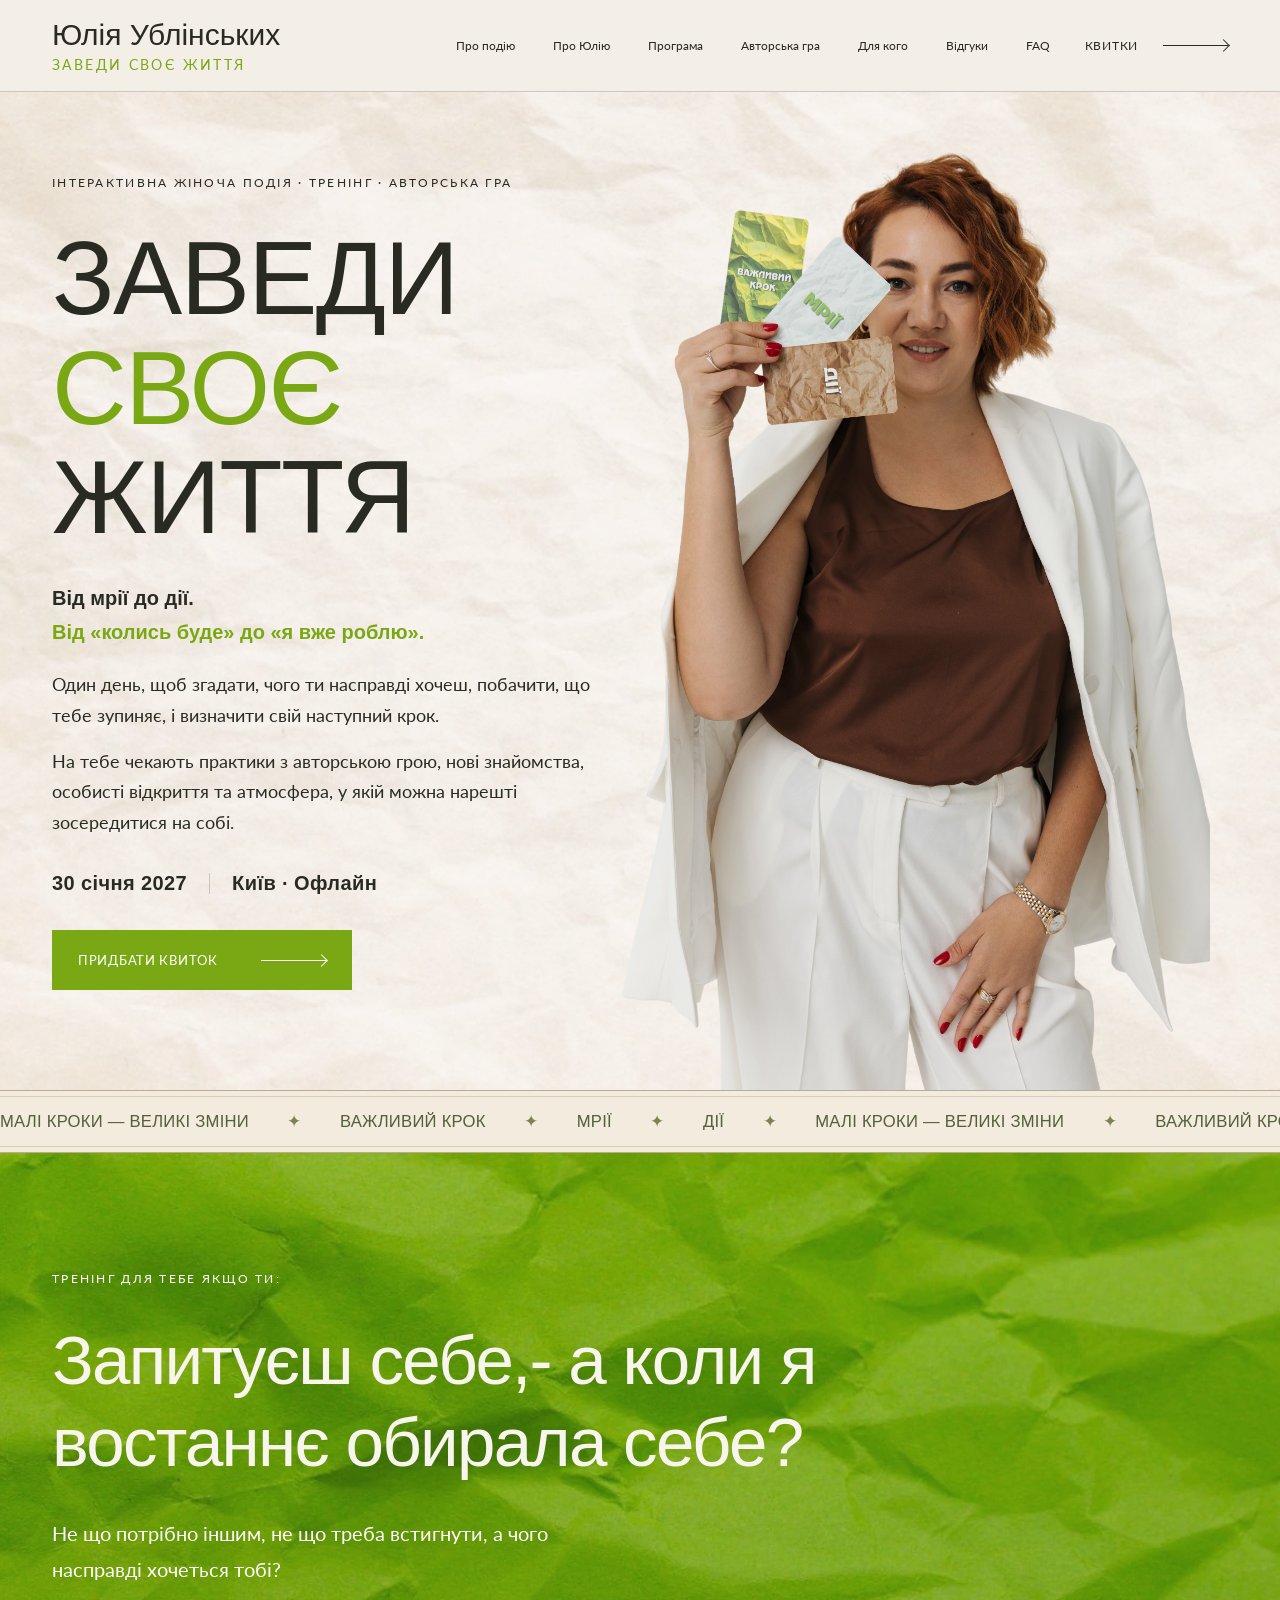
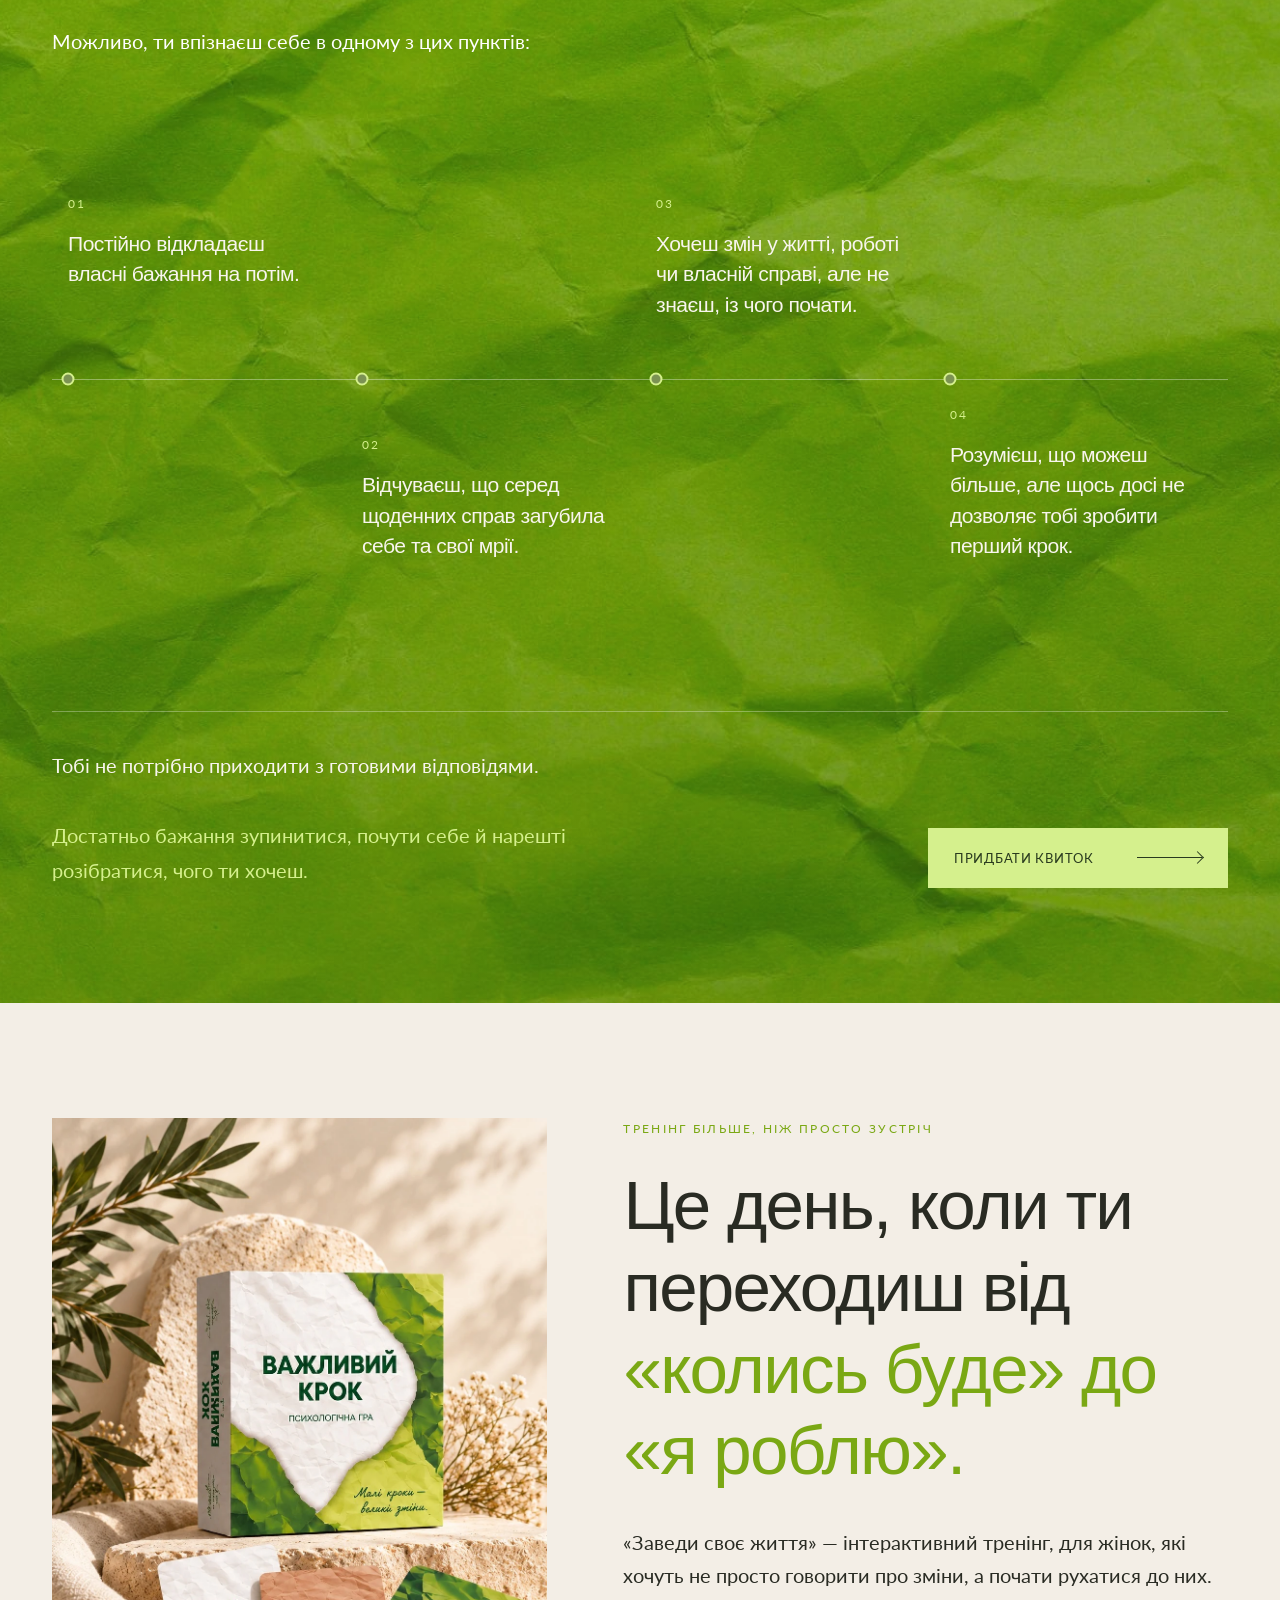
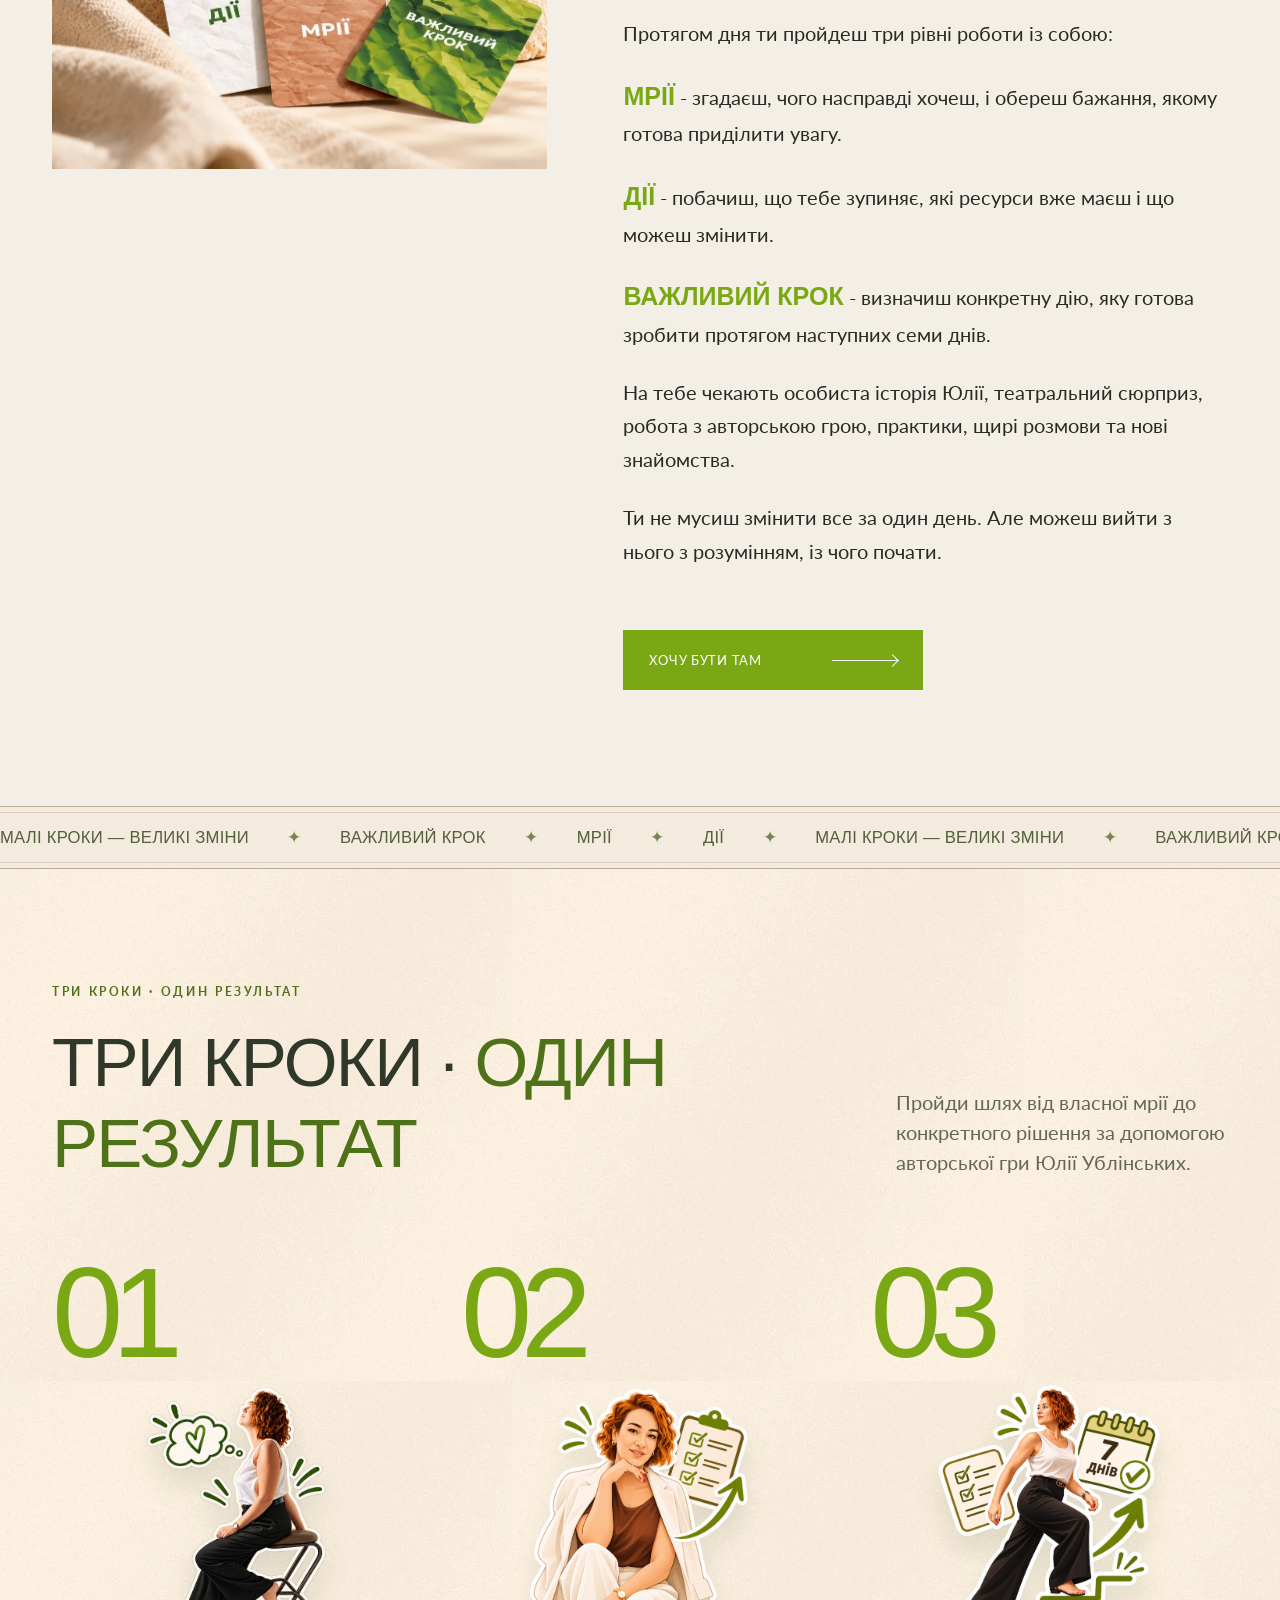
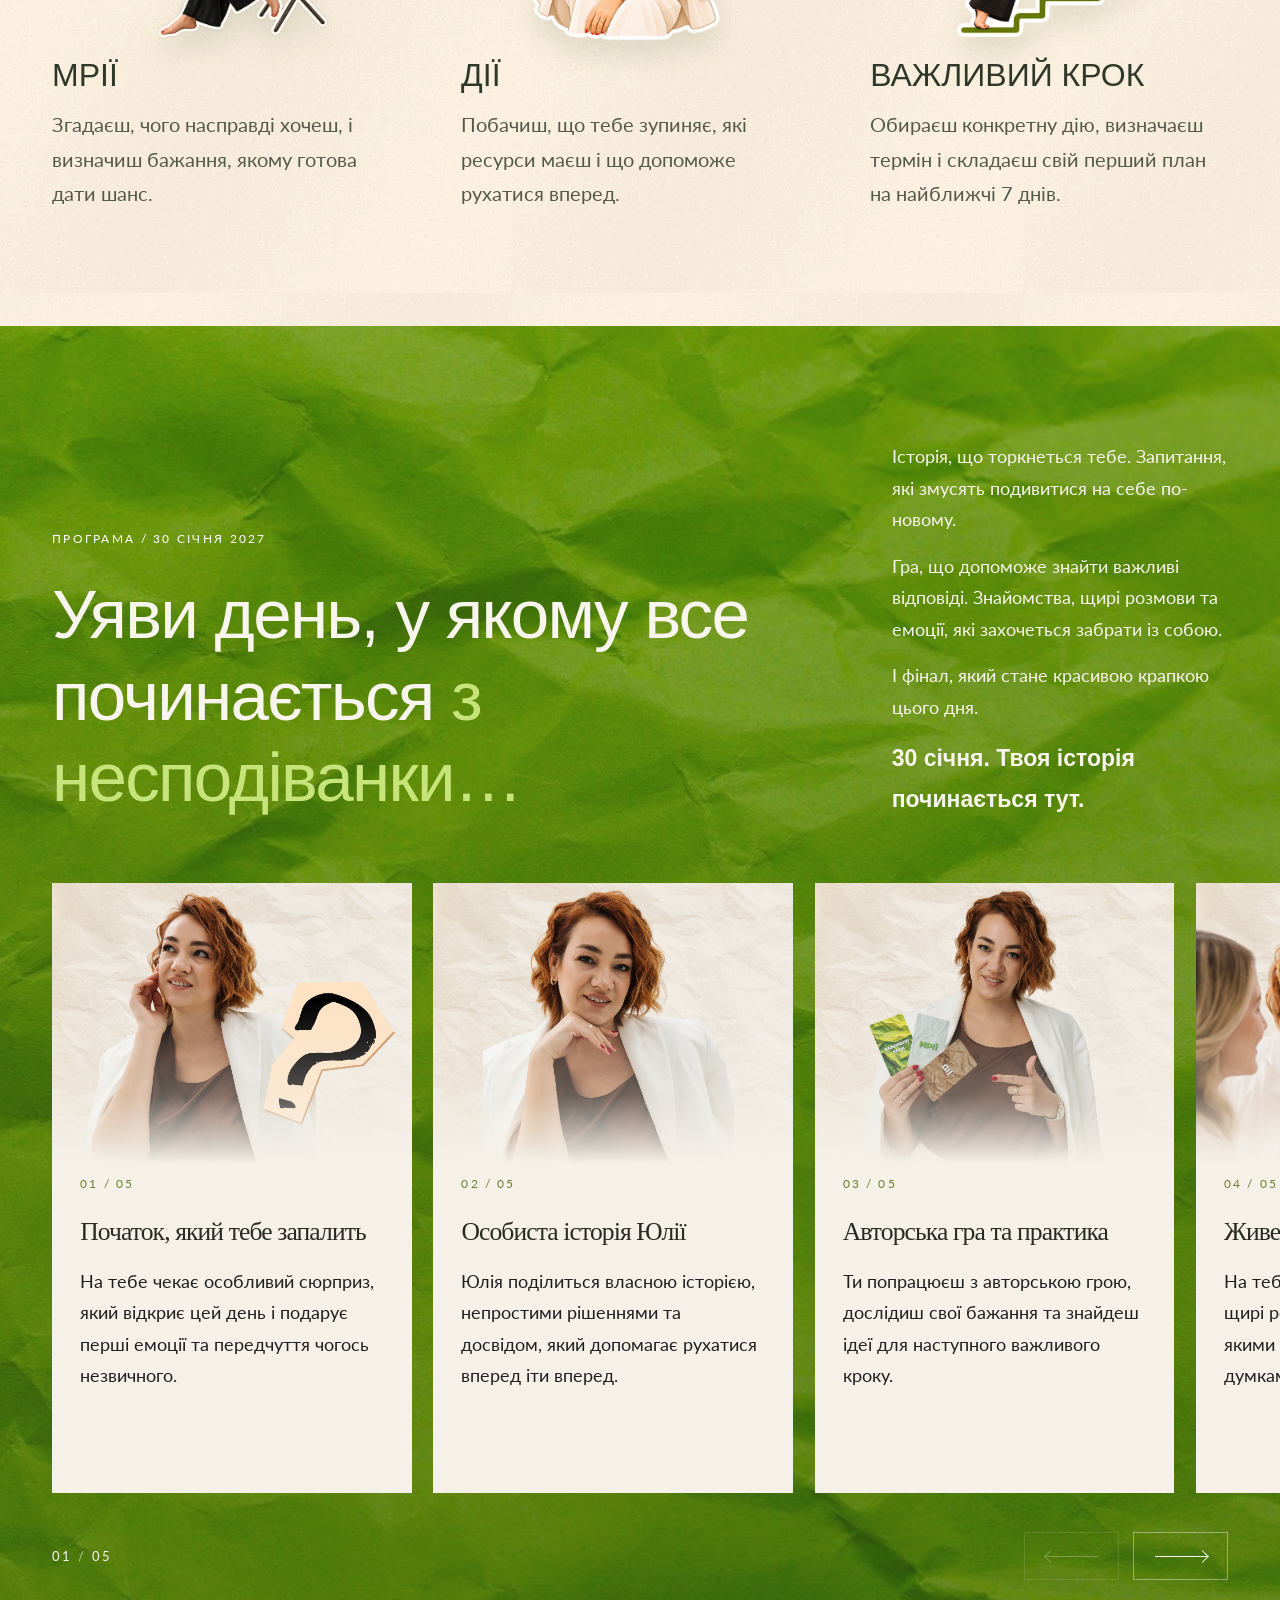
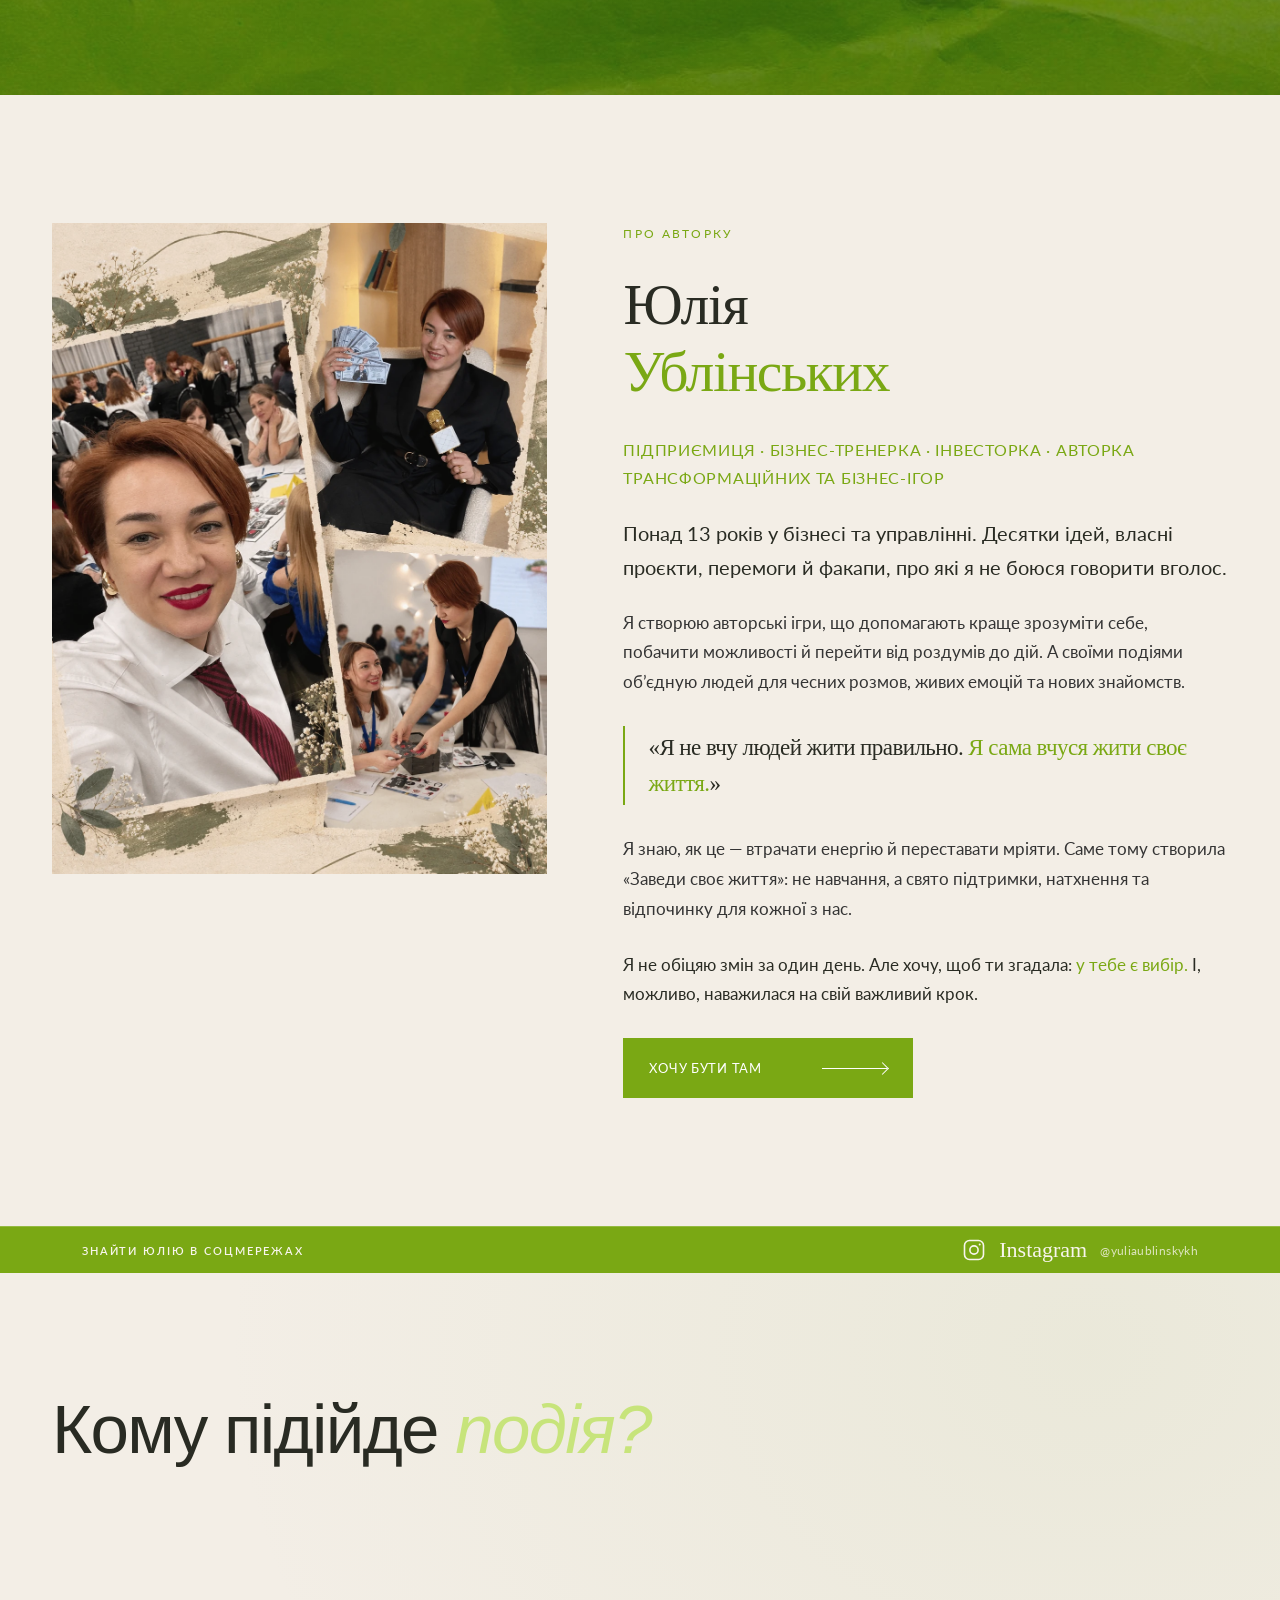
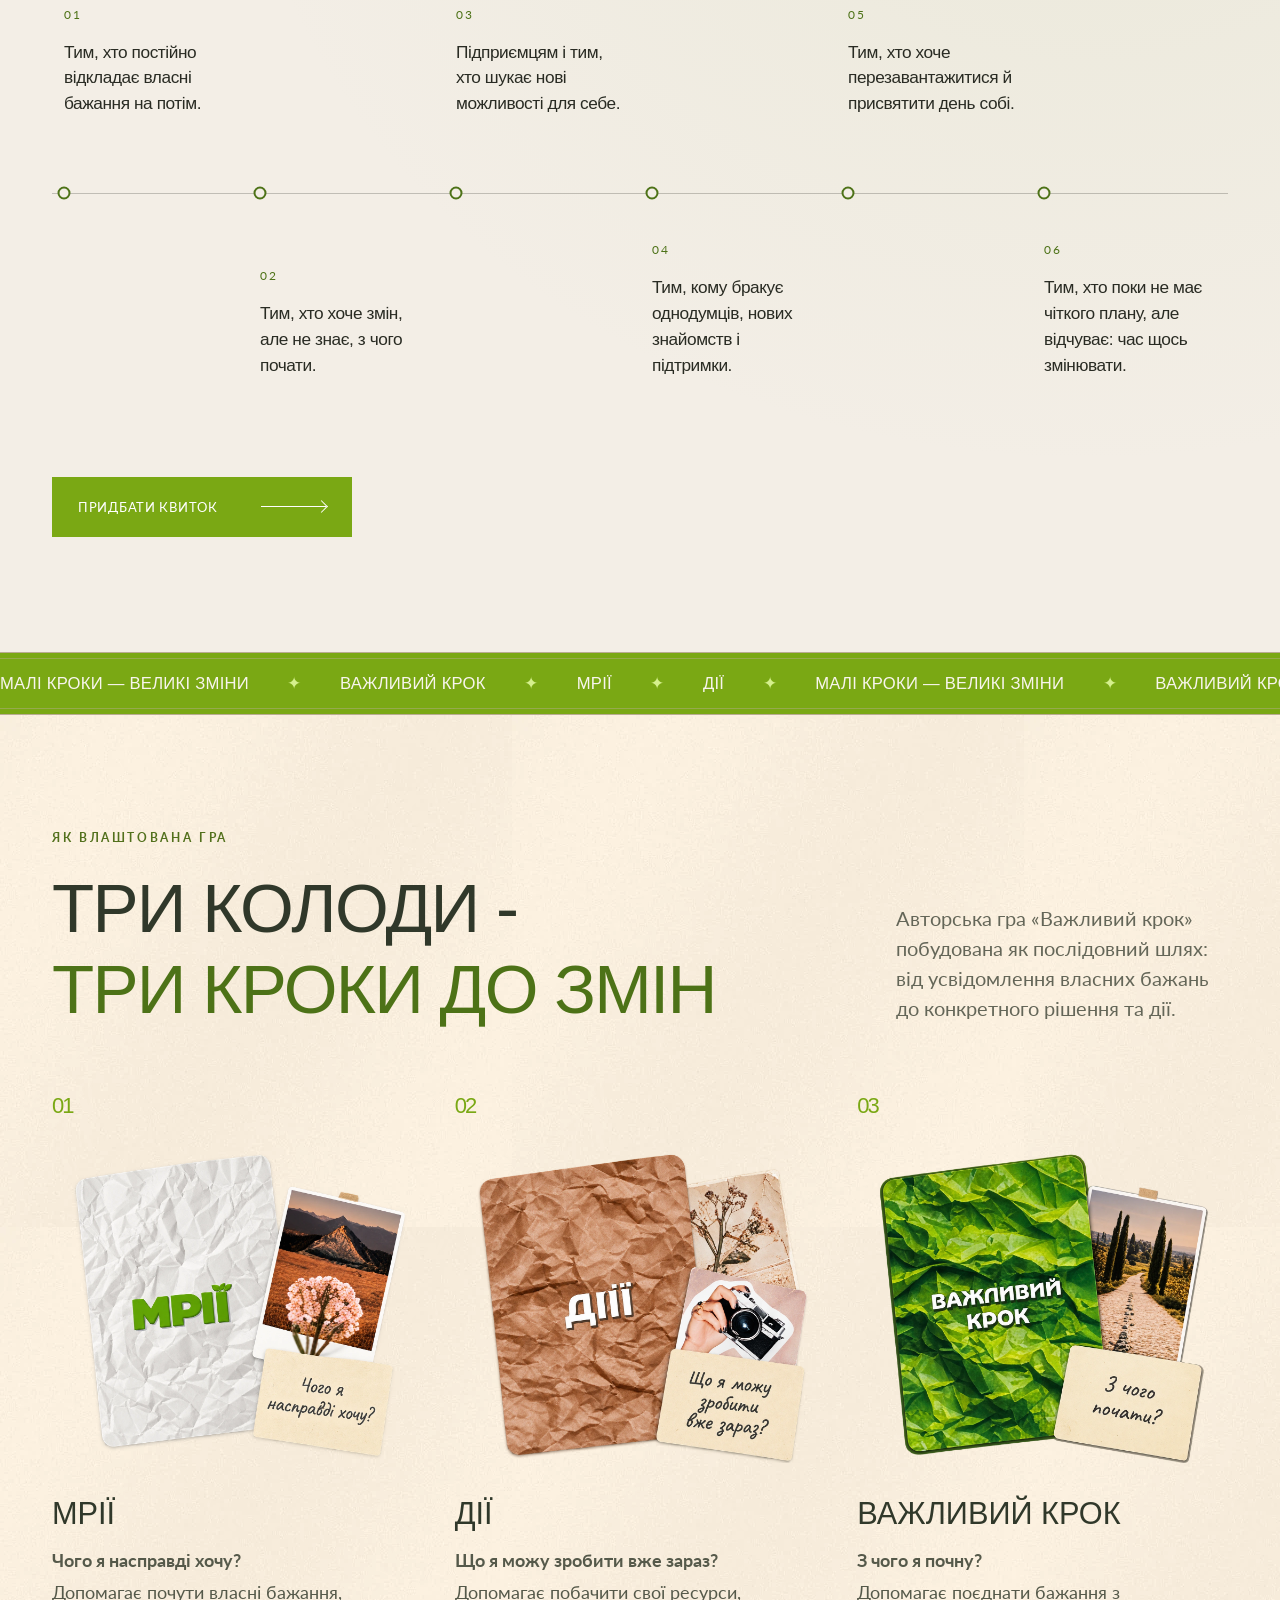
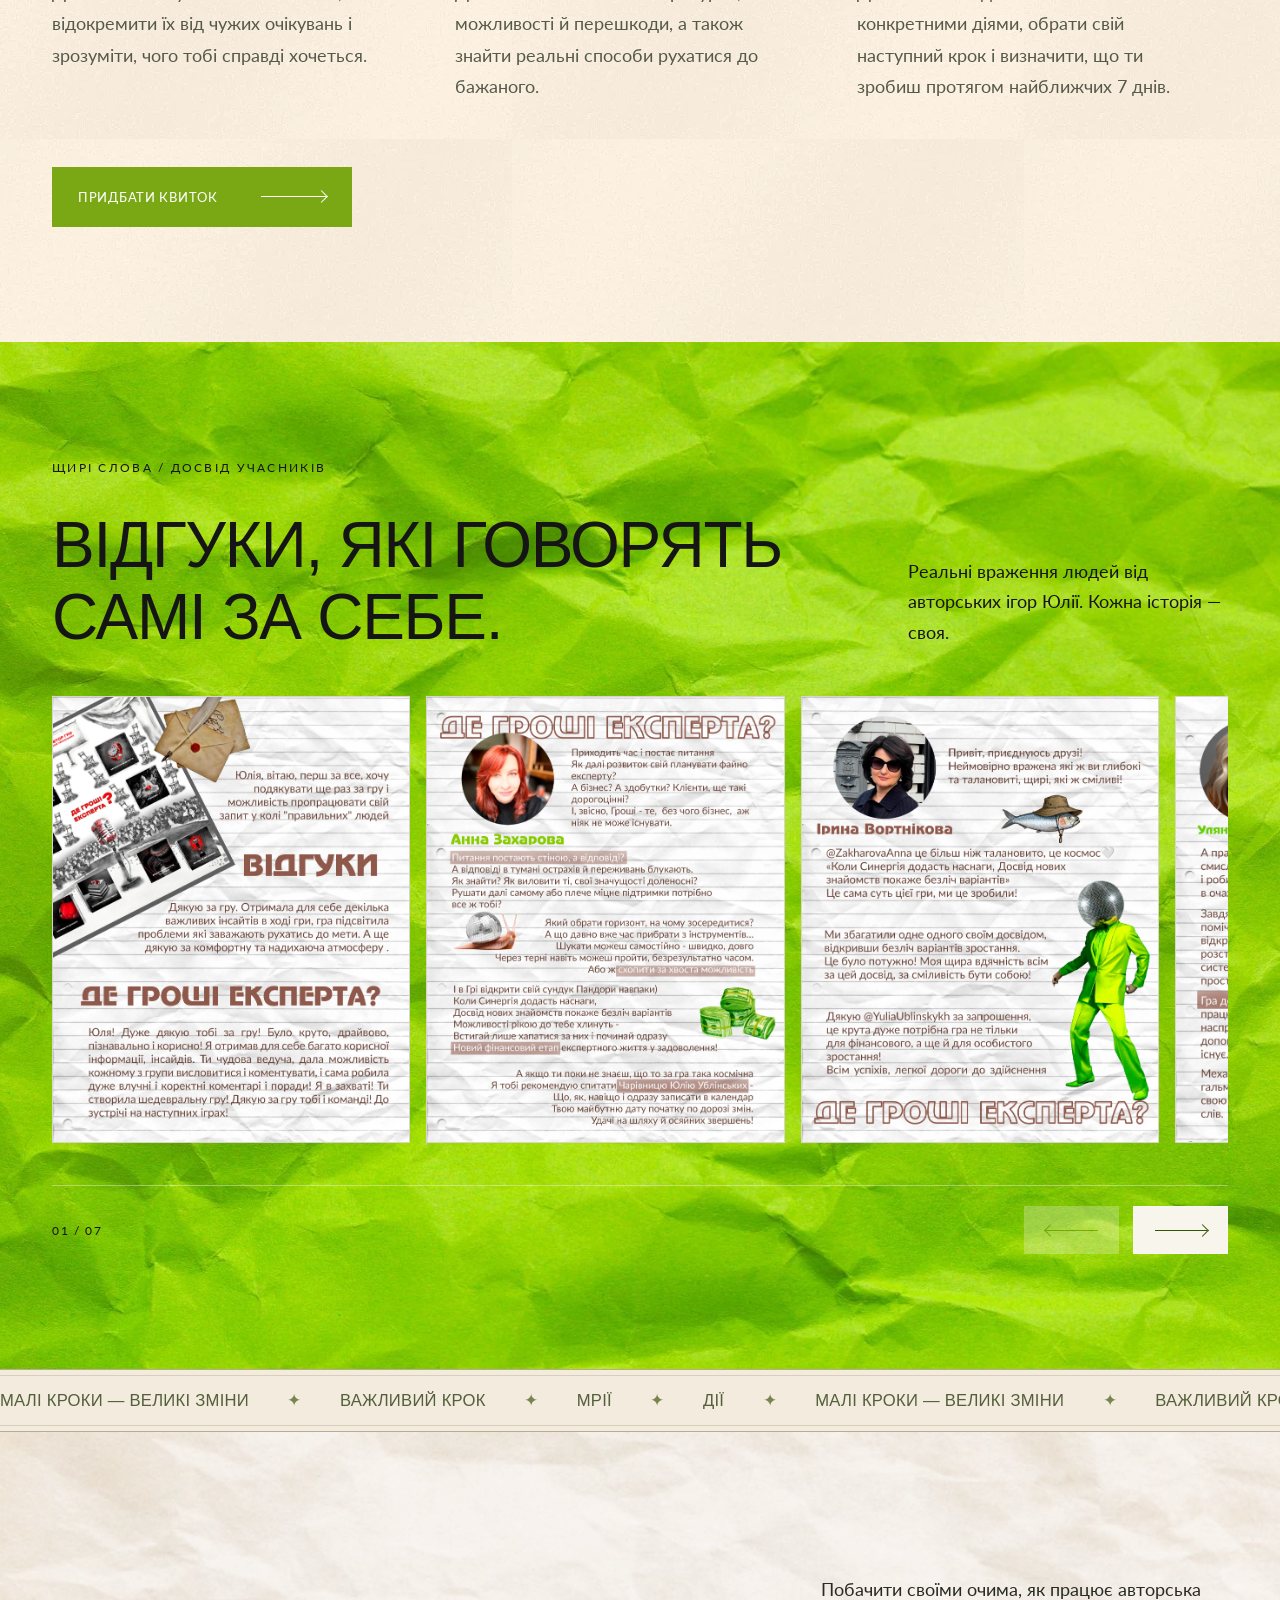
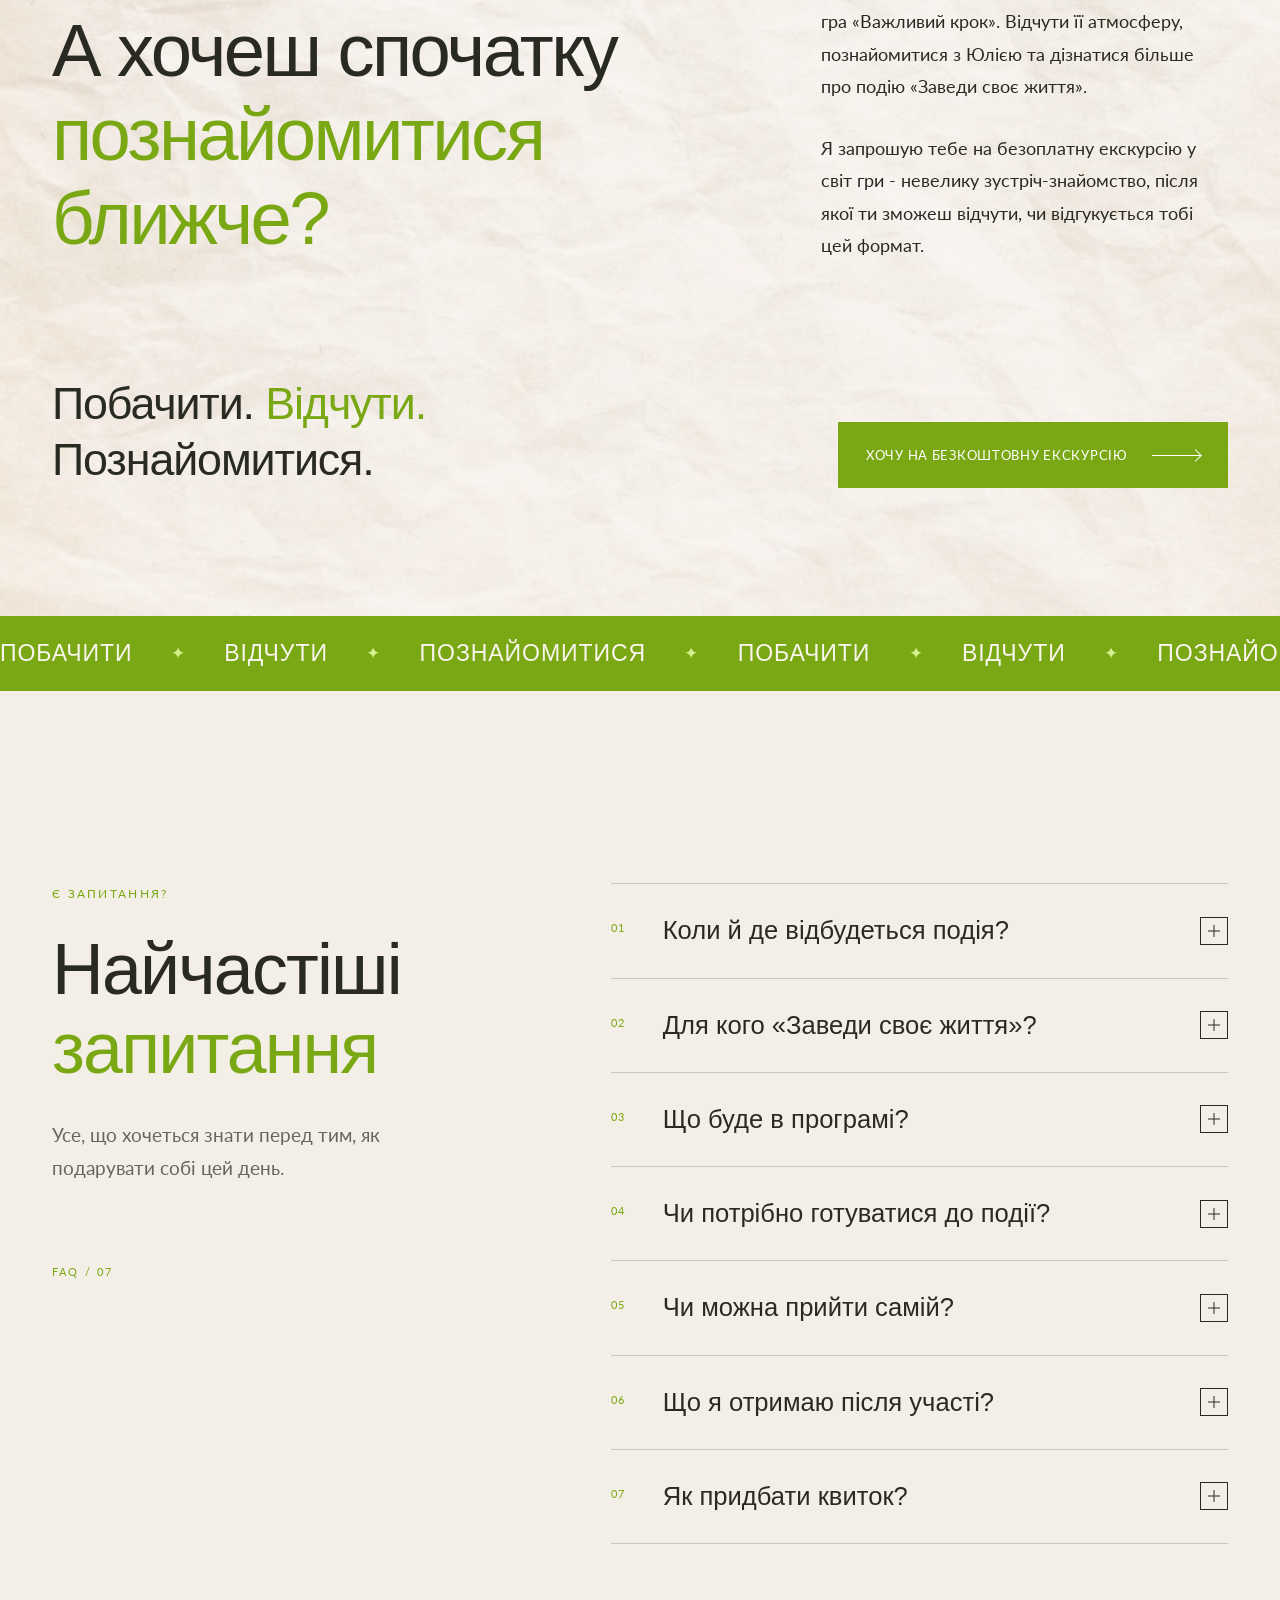
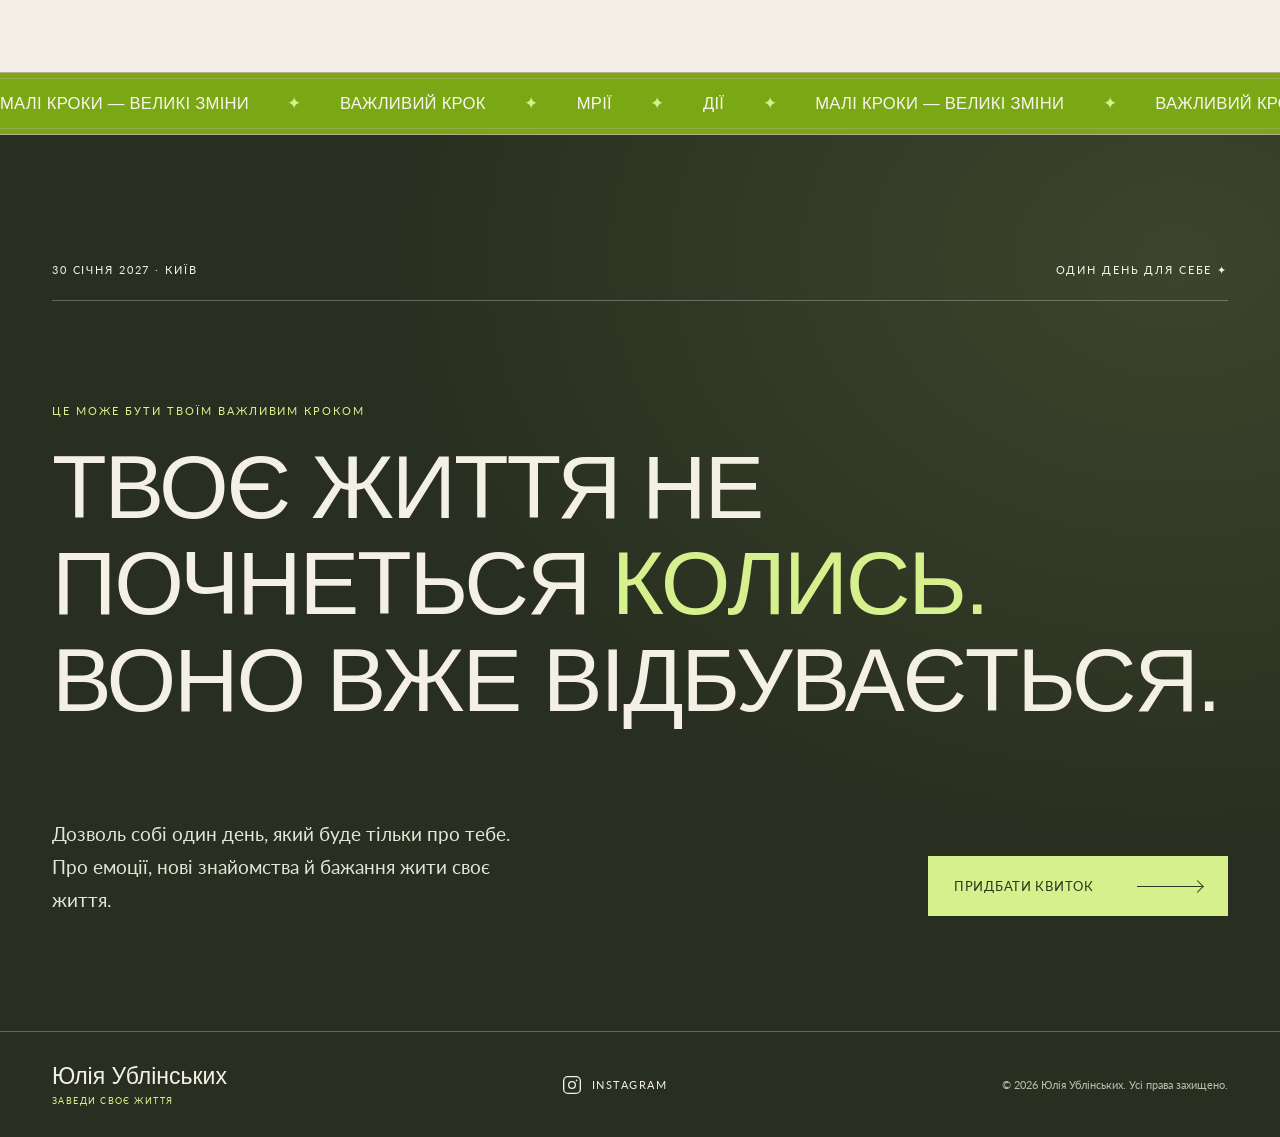
==== commit edd86860: "Add files via upload" ====
--- a/index.html
+++ b/index.html
@@ -13,7 +13,7 @@
     <link href="https://fonts.googleapis.com" rel="preconnect" />
     <link crossorigin="" href="https://fonts.gstatic.com" rel="preconnect" />
     <link
-      href="https://fonts.googleapis.com/css2?family=Lato:wght@400&display=swap"
+      href="https://fonts.googleapis.com/css2?family=Lato:wght@400;700&display=swap"
       rel="stylesheet"
     />
     <link href="style.css" rel="stylesheet" />
@@ -29,11 +29,11 @@
         </a>
         <nav aria-label="Навігація" class="desktop-nav">
           <a href="#event-about">Про подію</a>
+          <a href="#about">Про Юлію</a>
+          <a href="#program">Програма</a>
+          <a href="#game">Авторська гра</a>
           <a href="#for-whom">Для кого</a>
           <a href="#reviews">Відгуки</a>
-          <a href="#program">Програма</a>
-          <a href="#game">Авторська гра</a>
-          <a href="#about">Про Юлію</a>
           <a href="#faq">FAQ</a>
         </nav>
         <div class="header-actions">
@@ -59,11 +59,11 @@
     <div class="menu-panel" id="mobile-menu" inert="">
       <nav aria-label="Мобільна навігація">
         <a href="#event-about">Про подію</a>
+        <a href="#about">Про Юлію</a>
+        <a href="#program">Програма</a>
+        <a href="#game">Авторська гра</a>
         <a href="#for-whom">Для кого</a>
         <a href="#reviews">Відгуки</a>
-        <a href="#program">Програма</a>
-        <a href="#game">Авторська гра</a>
-        <a href="#about">Про Юлію</a>
         <a href="#faq">FAQ</a>
         <a
           href="https://t.me/YuliaLinsk"
@@ -88,9 +88,9 @@
               <span>Заведи</span><span class="accent">своє</span
               ><span>життя</span>
             </h1>
-            <p class="hero-description" data-site-reveal="">Від мрії до дії.</p>
-
-            <p class="hero-description" data-site-reveal="">
+            <p class="hero-description hero-description--accent" data-site-reveal="">Від мрії до дії.</p>
+
+            <p class="hero-description hero-description--accent" data-site-reveal="">
               Від «колись буде» до «я вже роблю».
             </p>
 
@@ -104,7 +104,7 @@
               особисті відкриття та атмосфера, у якій можна нарешті зосередитися
               на собі.
             </p>
-            <div class="event-details" data-site-reveal="" id="details">
+            <div class="event-details event-details--accent" data-site-reveal="" id="details">
               <span>30 січня 2027</span
               ><span aria-hidden="true" class="detail-divider"></span
               ><span>Київ · Офлайн</span>
@@ -119,9 +119,7 @@
               >Придбати квиток
               <span aria-hidden="true" class="long-arrow"></span
             ></a>
-            <p class="ticket-note" hidden="" id="ticket-note" role="status">
-              Продаж квитків відкриється незабаром.
-            </p>
+            
           </div>
         </div>
       </section>
@@ -258,17 +256,17 @@
             </p>
 
             <p class="event-about__intro" data-site-reveal="">
-              <strong>МРІЇ</strong> - згадаєш, чого насправді хочеш, і обереш
+              <strong class="event-about__step-accent">МРІЇ</strong> - згадаєш, чого насправді хочеш, і обереш
               бажання, якому готова приділити увагу.
             </p>
 
             <p class="event-about__intro" data-site-reveal="">
-              <strong>ДІЇ</strong> - побачиш, що тебе зупиняє, які ресурси вже
+              <strong class="event-about__step-accent">ДІЇ</strong> - побачиш, що тебе зупиняє, які ресурси вже
               маєш і що можеш змінити.
             </p>
 
             <p class="event-about__intro" data-site-reveal="">
-              <strong>ВАЖЛИВИЙ КРОК</strong> - визначиш конкретну дію, яку
+              <strong class="event-about__step-accent">ВАЖЛИВИЙ КРОК</strong> - визначиш конкретну дію, яку
               готова зробити протягом наступних семи днів.
             </p>
 
@@ -432,7 +430,7 @@
             </p>
 
             <p class="day-program__lead" data-site-reveal>
-              <strong>30 січня. Твоя історія починається тут.</strong>
+              <strong class="day-program__date-accent">30 січня. Твоя історія починається тут.</strong>
             </p>
           </div>
         </div>
@@ -1075,9 +1073,8 @@
 
             <a
               class="primary-button game-invitation__button"
-              href="https://t.me/YuliaLinsk"
-              target="_blank"
-              rel="noopener noreferrer"
+              href="#game-invitation"
+              aria-haspopup="dialog"
             >
               ХОЧУ НА БЕЗКОШТОВНУ ЕКСКУРСІЮ
               <span class="long-arrow" aria-hidden="true"></span>
--- a/style.css
+++ b/style.css
@@ -431,7 +431,7 @@
     left: 0;
     right: 0;
     width: 100%;
-    height: 46%;
+    height: 37%;
     z-index: -2;
   }
   .hero-image img {
@@ -3298,7 +3298,7 @@
   flex-shrink: 0;
   padding: 25px 28px;
   gap: 20px;
-  font-size: 12px;
+  font-size: 13px;
 }
 
 .game-invitation__button .long-arrow {
@@ -3395,7 +3395,7 @@
     width: 100%;
     min-width: 0;
     padding: 22px 18px;
-    font-size: 10px;
+    font-size: 13px;
     letter-spacing: 0.025em;
     gap: 12px;
   }
@@ -3426,3 +3426,302 @@
     width: 22px;
   }
 }
+
+/* Text emphasis requested for the highlighted phrases (10.11.2026). */
+.hero-description--accent,
+.event-details--accent,
+.event-about__step-accent,
+.day-program__date-accent {
+  font-family: UkrainianAdverGothic, Arial, sans-serif;
+  font-weight: 700;
+}
+
+.hero-description--accent {
+  margin-bottom: 0;
+  font-size: 20px;
+}
+
+.hero-description--accent:nth-child(4) {
+  margin-bottom: 20px;
+  color: var(--olive);
+}
+
+.event-details--accent {
+  font-size: 20px;
+}
+
+.event-about__step-accent {
+  font-size: 25px;
+  color: var(--olive);
+}
+
+.day-program__date-accent {
+  font-size: 23px;
+}
+
+/* Booking dialog */
+body.booking-open {
+  overflow: hidden;
+}
+.booking-modal[hidden] {
+  display: none !important;
+}
+.booking-modal {
+  position: fixed;
+  inset: 0;
+  z-index: 9999;
+  display: grid;
+  place-items: center;
+  padding: 18px;
+}
+.booking-modal__backdrop {
+  position: absolute;
+  inset: 0;
+  background: rgba(24, 30, 21, 0.72);
+  backdrop-filter: blur(5px);
+}
+.booking-modal__panel {
+  position: relative;
+  width: min(100%, 660px);
+  max-height: min(92dvh, 920px);
+  overflow-y: auto;
+  background: var(--paper);
+  color: var(--ink);
+  padding: clamp(25px, 5vw, 54px);
+  box-shadow: 0 25px 90px rgba(0, 0, 0, 0.22);
+}
+.booking-modal__close {
+  position: absolute;
+  top: 12px;
+  right: 18px;
+  background: transparent;
+  border: 0;
+  color: var(--ink);
+  font-size: 35px;
+  line-height: 1;
+  cursor: pointer;
+}
+.booking-modal__eyebrow {
+  font-size: 11px;
+  letter-spacing: 0.18em;
+  margin: 0 0 18px;
+}
+.booking-modal h2 {
+  font:
+    400 clamp(30px, 5vw, 49px)/1.1 UkrainianAdverGothic,
+    Arial,
+    sans-serif;
+  margin: 0 0 18px;
+}
+.booking-modal__intro {
+  font-size: 15px;
+  line-height: 1.65;
+  margin: 0 0 18px;
+}
+.booking-modal__prices {
+  display: grid;
+  grid-template-columns: 1fr 1fr;
+  gap: 14px;
+  border-top: 1px solid var(--line);
+  border-bottom: 1px solid var(--line);
+  padding: 18px 0;
+}
+.booking-modal__prices > div {
+  display: grid;
+  gap: 8px;
+}
+.booking-modal__prices span,
+.booking-modal__hint {
+  font-size: 12px;
+  color: var(--muted);
+}
+.booking-modal__prices strong {
+  font:
+    400 clamp(24px, 4vw, 34px)/1.2 UkrainianAdverGothic,
+    Arial,
+    sans-serif;
+}
+.booking-modal__hint {
+  margin: 10px 0 18px;
+}
+.booking-form {
+  display: grid;
+  gap: 14px;
+}
+.booking-form > label:not(.booking-form__consent) {
+  display: grid;
+  gap: 7px;
+  font-size: 13px;
+}
+.booking-form input:not([type="checkbox"]),
+.booking-form select {
+  width: 100%;
+  border: 1px solid rgba(41, 43, 35, 0.35);
+  border-radius: 0;
+  background: transparent;
+  color: var(--ink);
+  padding: 14px 13px;
+  font:
+    16px Lato,
+    Arial,
+    sans-serif;
+}
+.booking-form__total {
+  display: flex;
+  justify-content: space-between;
+  gap: 12px;
+  align-items: center;
+  padding-top: 15px;
+  font-size: 13px;
+}
+.booking-form__total strong {
+  font-size: 21px;
+  white-space: nowrap;
+}
+.booking-form__consent {
+  display: flex;
+  align-items: flex-start;
+  gap: 10px;
+  font-size: 12px;
+  line-height: 1.5;
+}
+.booking-form__consent input {
+  margin-top: 3px;
+  accent-color: var(--olive);
+}
+.booking-form__status {
+  font-size: 13px;
+  line-height: 1.5;
+  margin: 0;
+}
+.booking-form__status:empty {
+  display: none;
+}
+.booking-form__submit {
+  display: flex;
+  justify-content: space-between;
+  gap: 20px;
+  width: 100%;
+  padding: 20px 22px;
+  background: var(--olive);
+  color: white;
+  border: 0;
+  cursor: pointer;
+  font-size: 13px;
+  letter-spacing: 0.04em;
+}
+.booking-form__submit:disabled {
+  opacity: 0.6;
+  cursor: wait;
+}
+@media (max-width: 480px) {
+  .booking-modal {
+    padding: 8px;
+  }
+  .booking-modal__panel {
+    max-height: 96dvh;
+    padding: 38px 20px 25px;
+  }
+  .booking-modal__prices {
+    gap: 8px;
+  }
+  .booking-modal__prices strong {
+    font-size: 25px;
+  }
+  .booking-form__total {
+    align-items: flex-start;
+    flex-direction: column;
+    gap: 5px;
+  }
+}
+
+/* Refined booking & excursion forms — restrained editorial controls. */
+.booking-modal__panel {
+  scrollbar-width: thin;
+  scrollbar-color: #a5ad96 transparent;
+}
+.booking-form {
+  gap: 18px;
+  margin-top: 24px;
+}
+.booking-form > label:not(.booking-form__consent) {
+  gap: 9px;
+  font-weight: 700;
+  letter-spacing: 0.01em;
+}
+.booking-form input:not([type="checkbox"]),
+.booking-form select {
+  min-height: 56px;
+  border: 1px solid rgba(41, 43, 35, 0.24);
+  background-color: rgba(255, 255, 255, 0.52);
+  padding: 16px 18px;
+  transition:
+    border-color 0.2s ease,
+    background-color 0.2s ease,
+    box-shadow 0.2s ease;
+}
+.booking-form input:not([type="checkbox"]):hover,
+.booking-form select:hover {
+  border-color: rgba(41, 43, 35, 0.58);
+}
+.booking-form input:not([type="checkbox"]):focus,
+.booking-form select:focus {
+  outline: none;
+  border-color: #68745f;
+  box-shadow: 0 0 0 2px rgba(104, 116, 95, 0.14);
+  background-color: #fff;
+}
+.booking-form input::placeholder {
+  color: #85877f;
+  opacity: 1;
+}
+.booking-form select {
+  appearance: none;
+  -webkit-appearance: none;
+  cursor: pointer;
+  padding-right: 54px;
+  background-image: url("data:image/svg+xml,%3Csvg xmlns='http://www.w3.org/2000/svg' width='18' height='12' viewBox='0 0 18 12' fill='none'%3E%3Cpath d='m2 2 7 7 7-7' stroke='%23292b23' stroke-width='1.5' stroke-linecap='round' stroke-linejoin='round'/%3E%3C/svg%3E");
+  background-position: right 19px center;
+  background-size: 15px 10px;
+  background-repeat: no-repeat;
+}
+.booking-form select option {
+  background: #f3eee6;
+  color: #292b23;
+}
+.booking-form__consent {
+  align-items: flex-start;
+}
+.booking-form__consent input {
+  width: 17px;
+  height: 17px;
+  flex: 0 0 17px;
+  cursor: pointer;
+}
+.booking-form__submit {
+  align-items: center;
+  min-height: 60px;
+  transition: background-color 0.2s ease;
+}
+.booking-form__submit:not(:disabled):hover {
+  background: #344222;
+}
+.excursion-modal .booking-modal__panel {
+  width: min(100%, 580px);
+}
+.excursion-modal h2 em {
+  font-style: normal;
+  color: #68745f;
+}
+.excursion-modal .booking-modal__intro {
+  margin-bottom: 22px;
+}
+@media (max-width: 480px) {
+  .booking-form {
+    gap: 15px;
+  }
+  .booking-form input:not([type="checkbox"]),
+  .booking-form select {
+    min-height: 54px;
+  }
+}
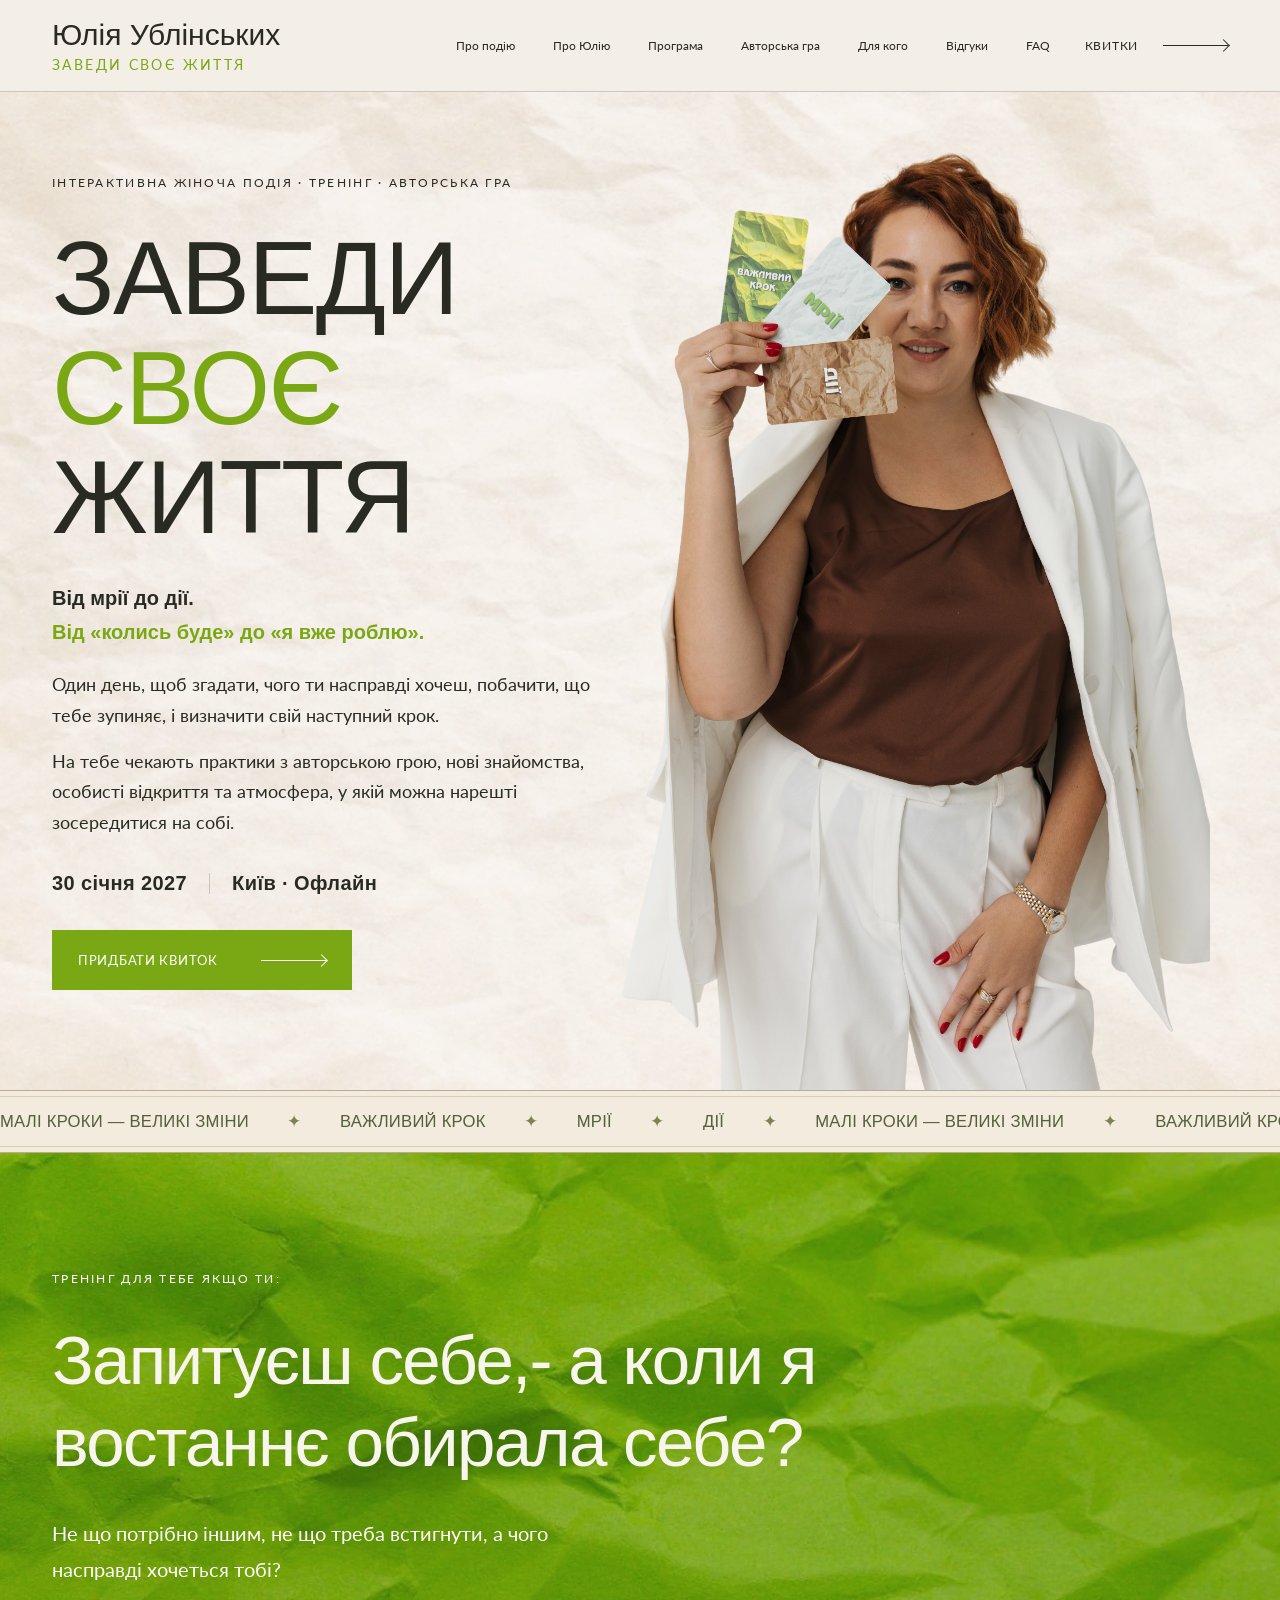
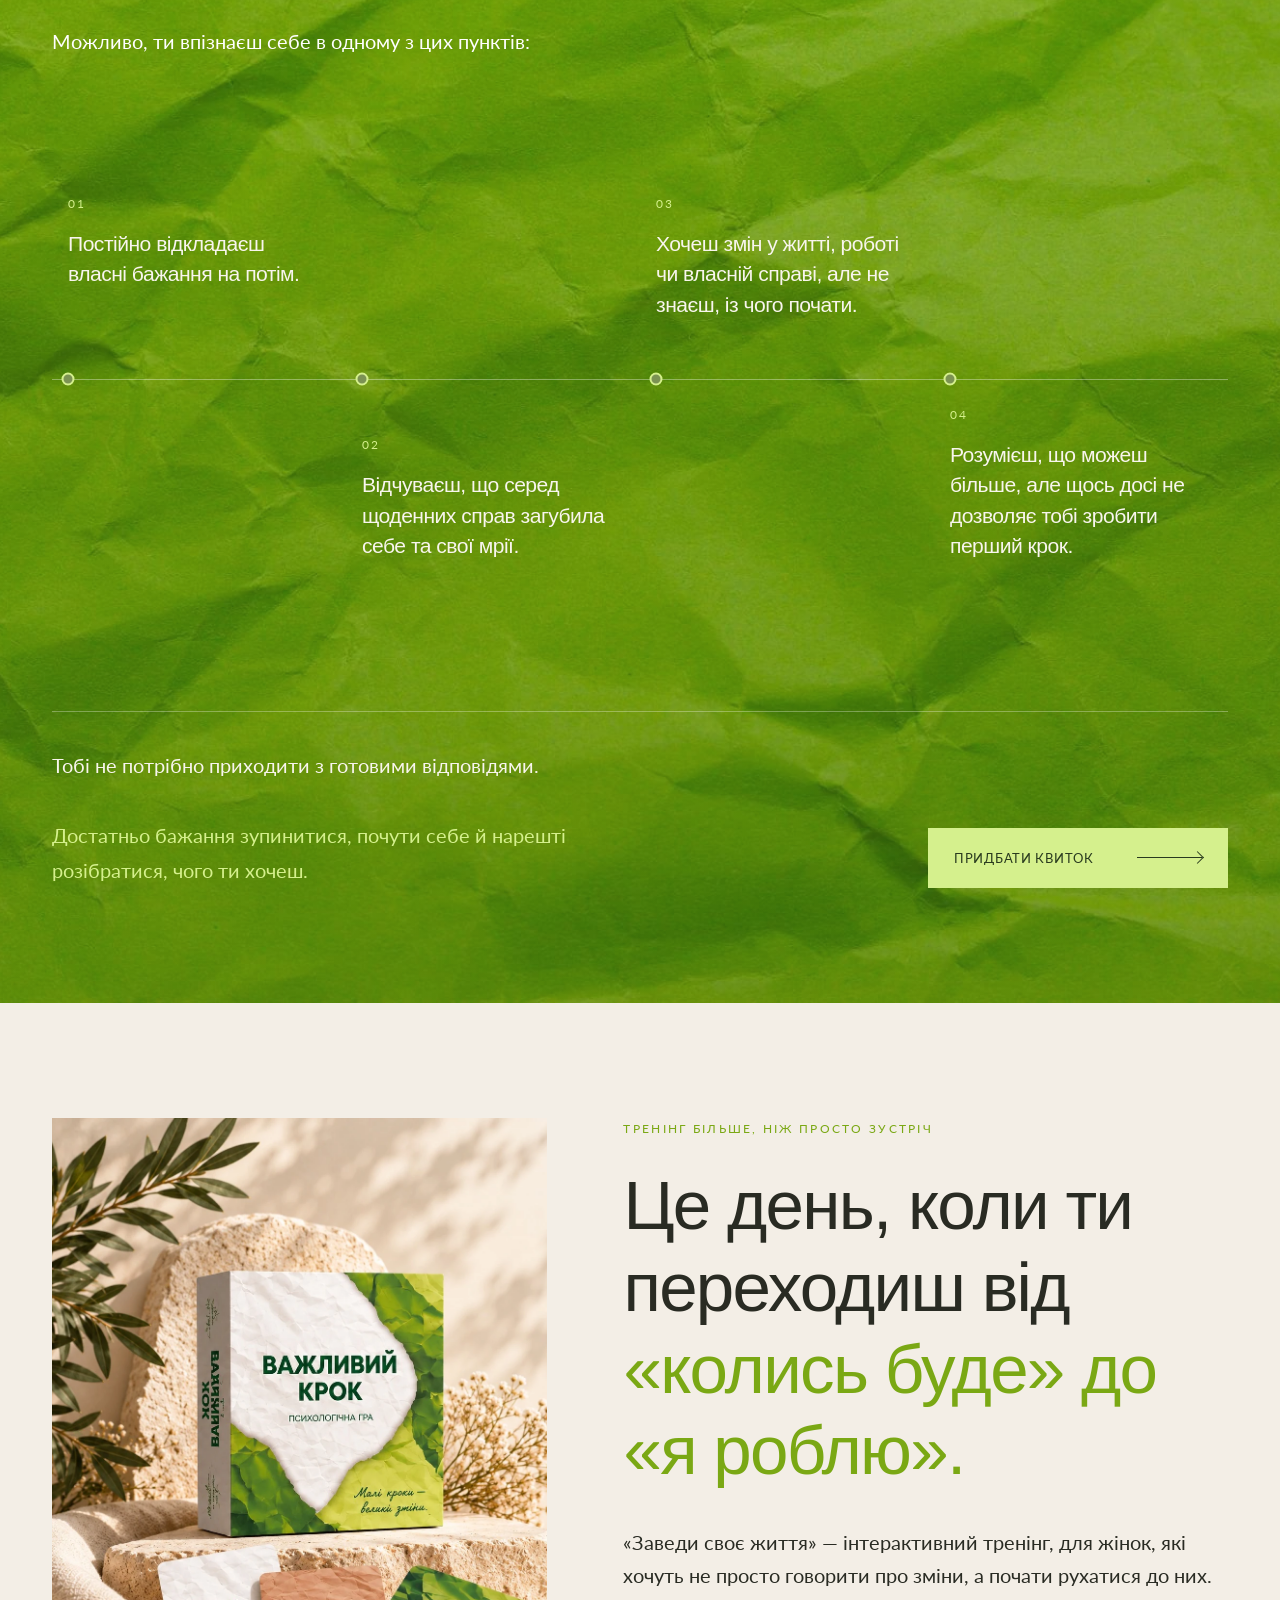
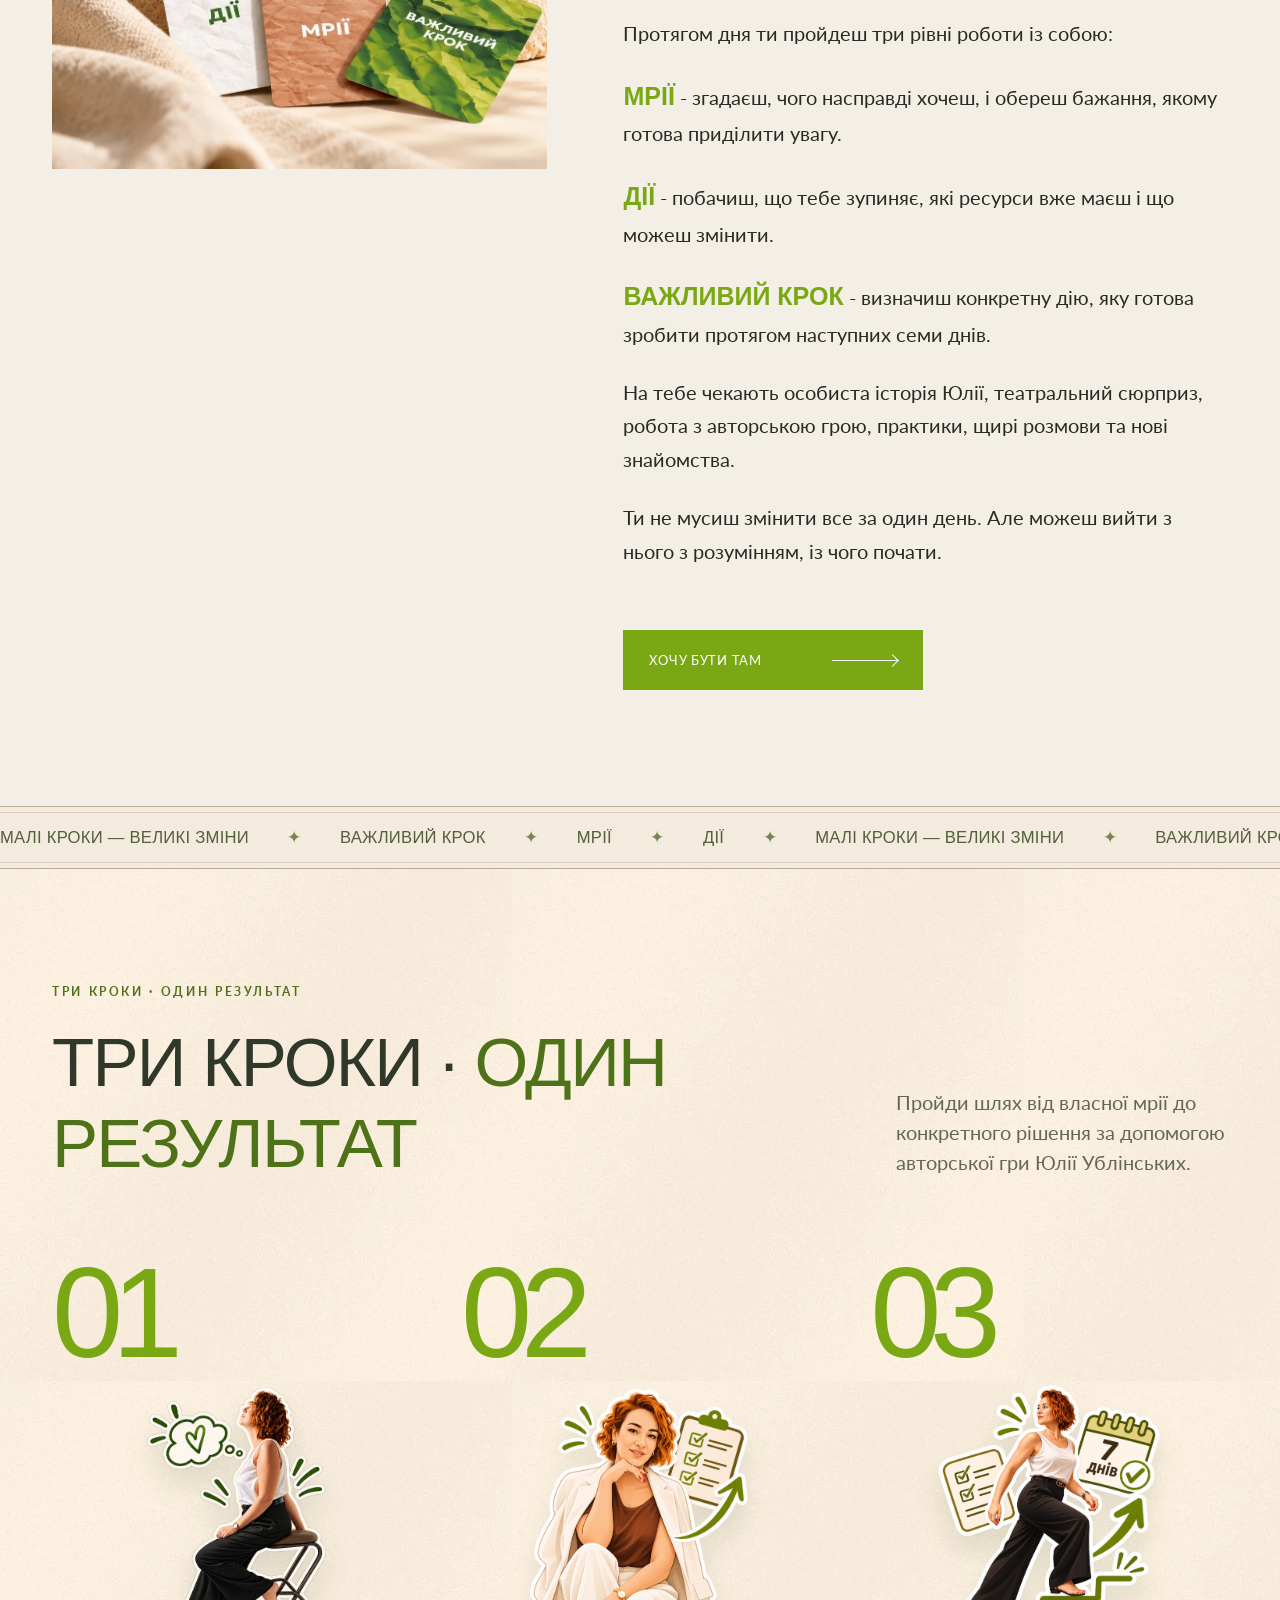
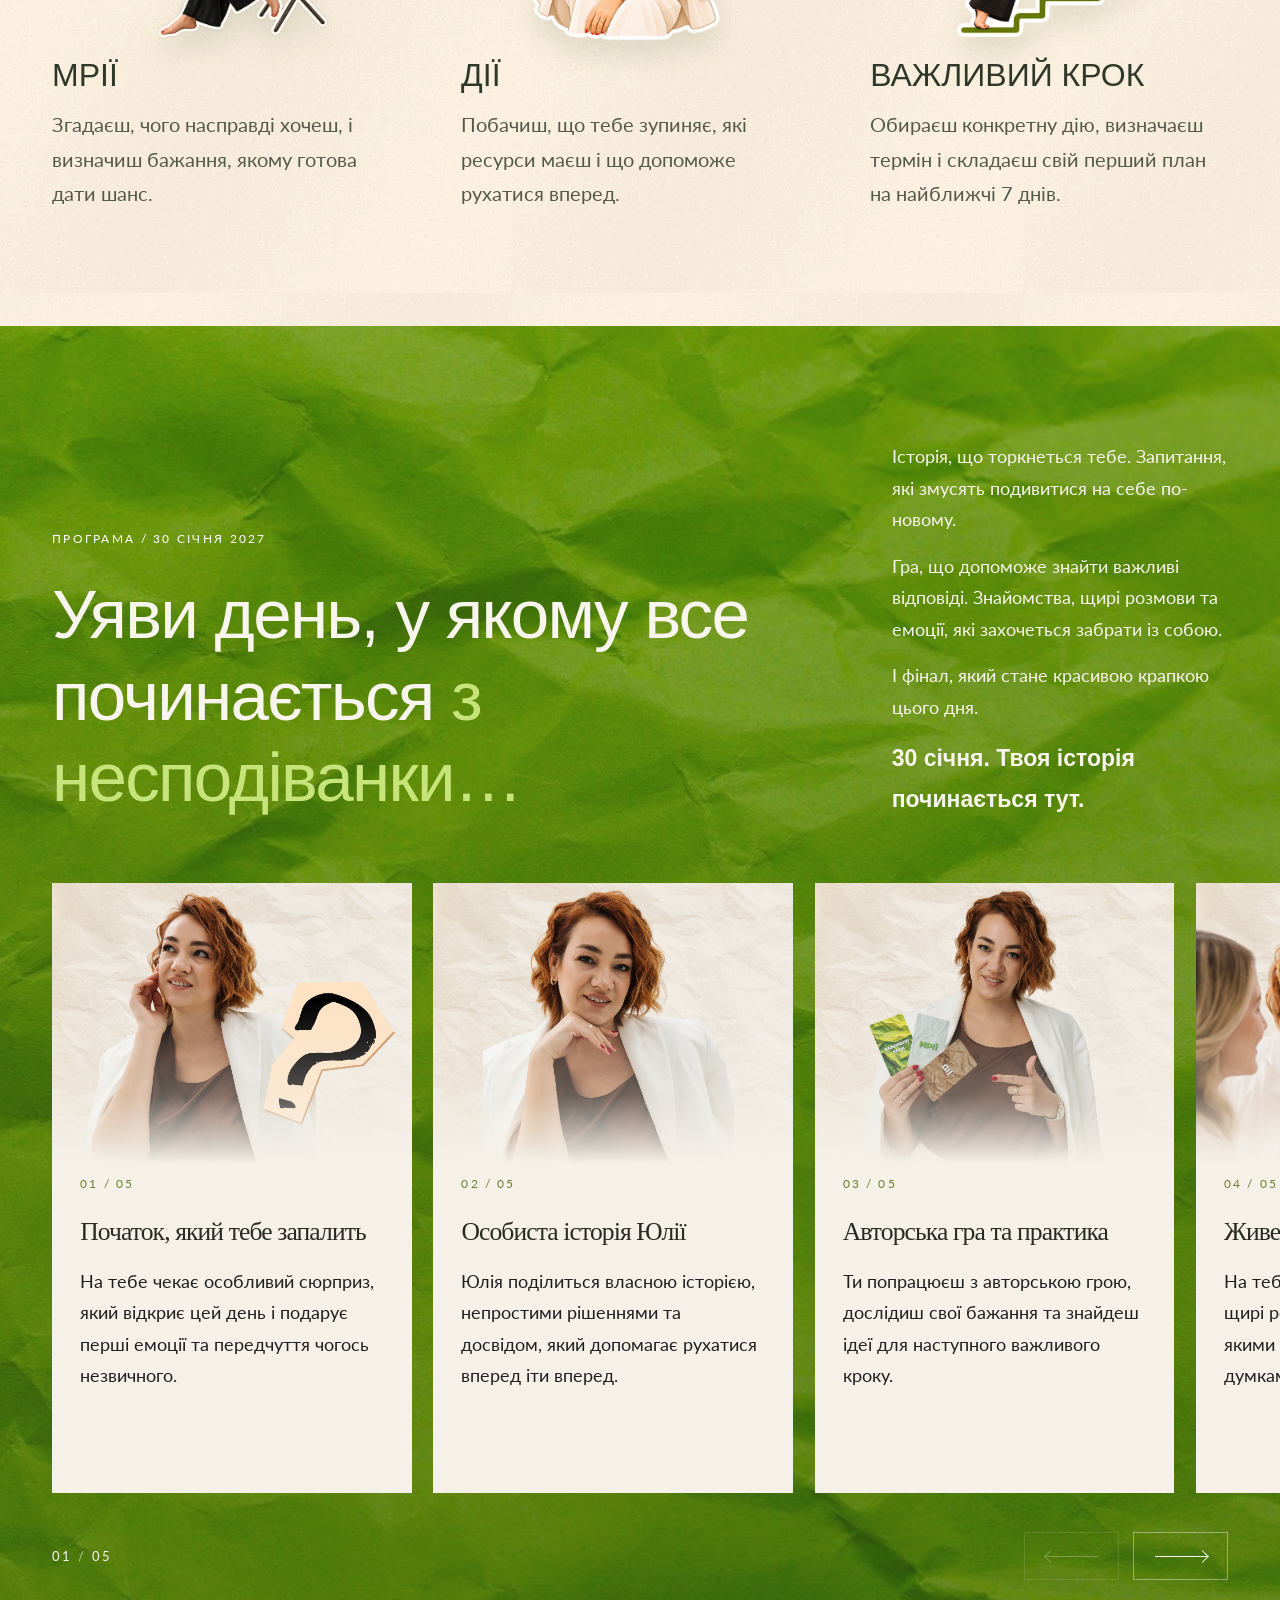
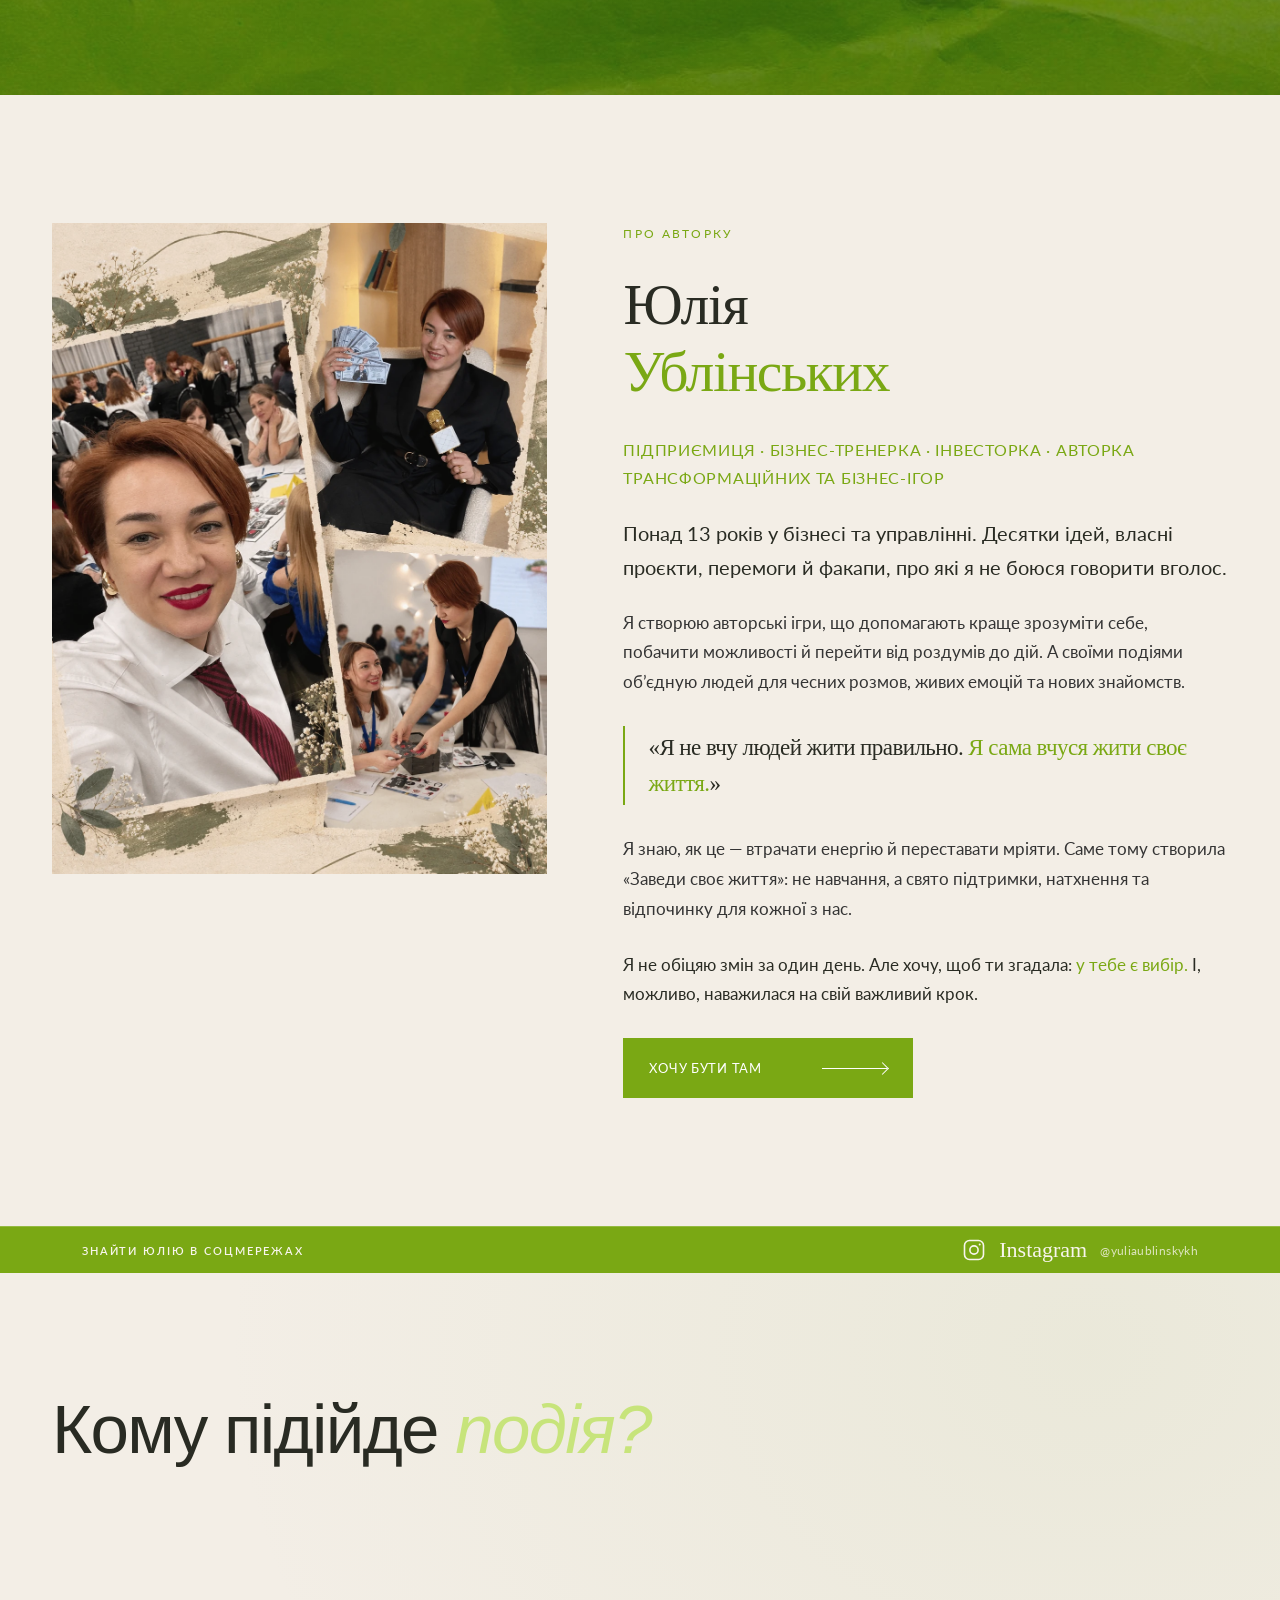
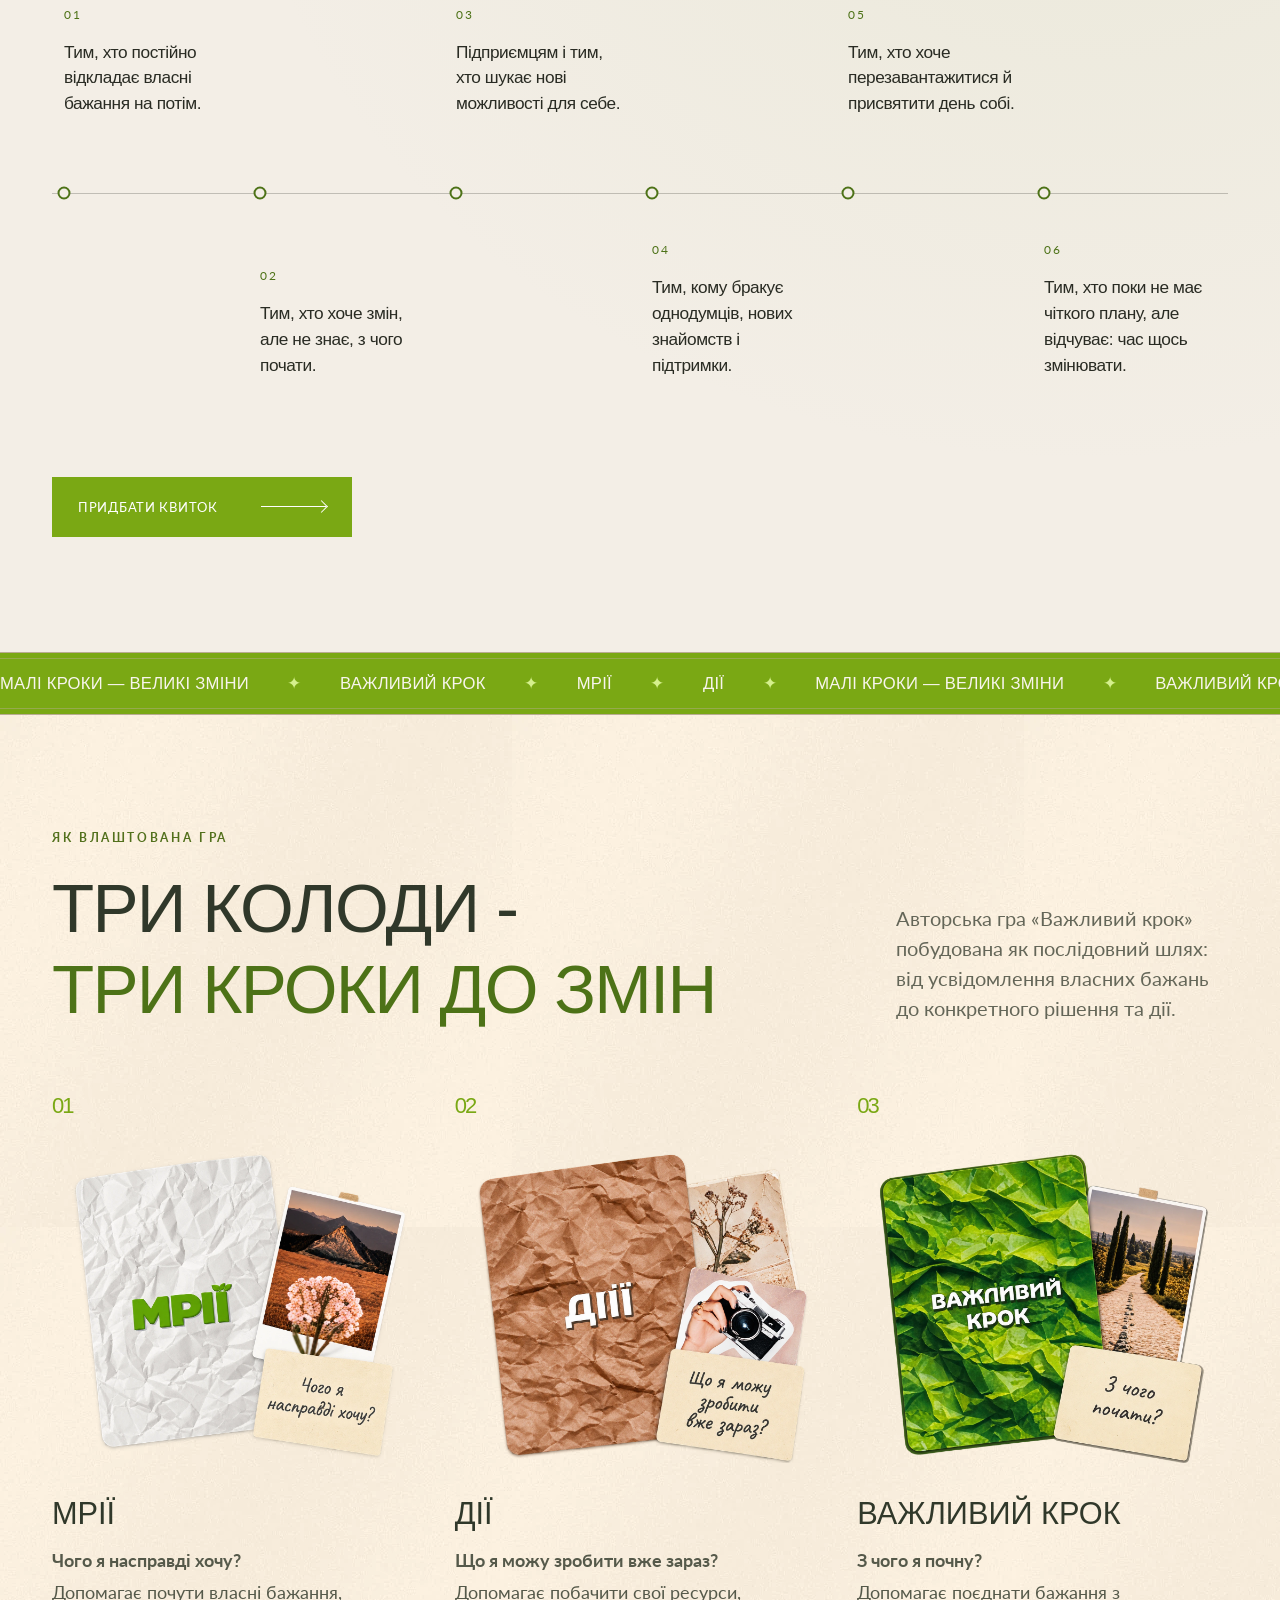
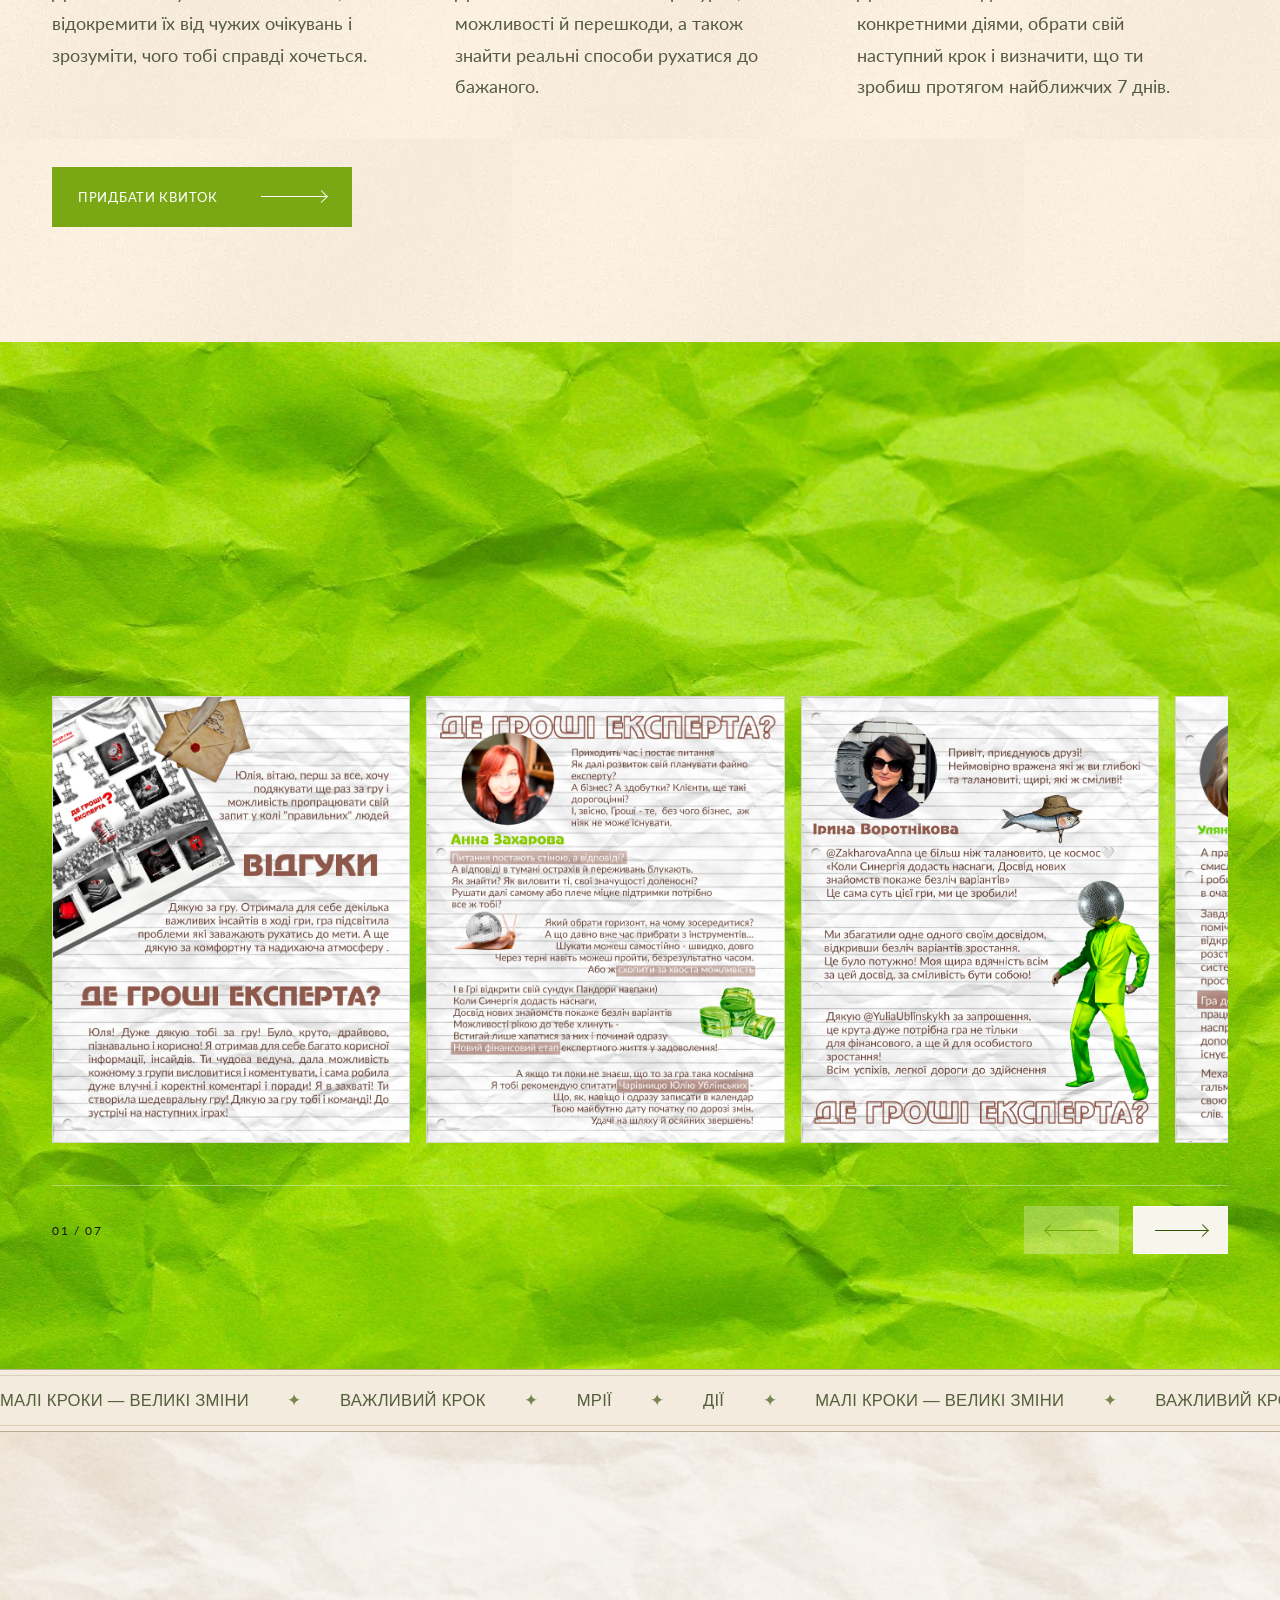
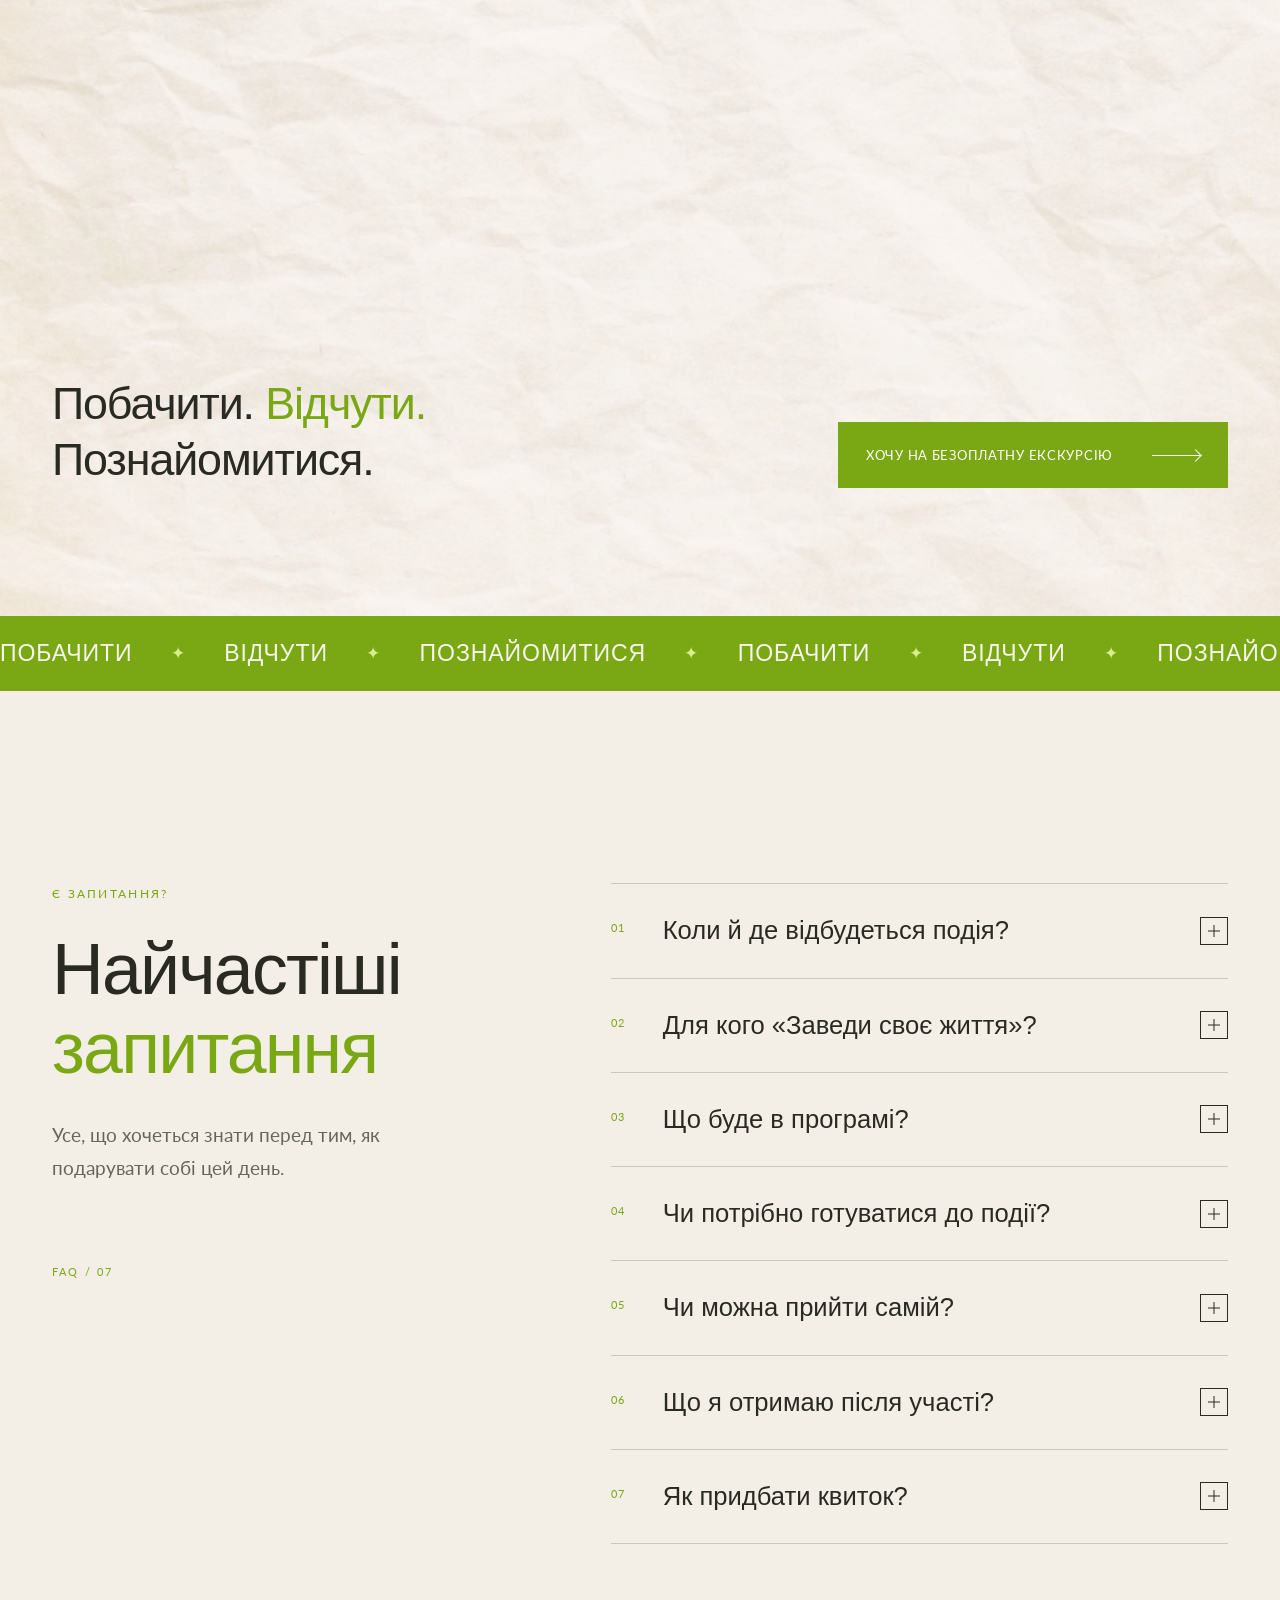
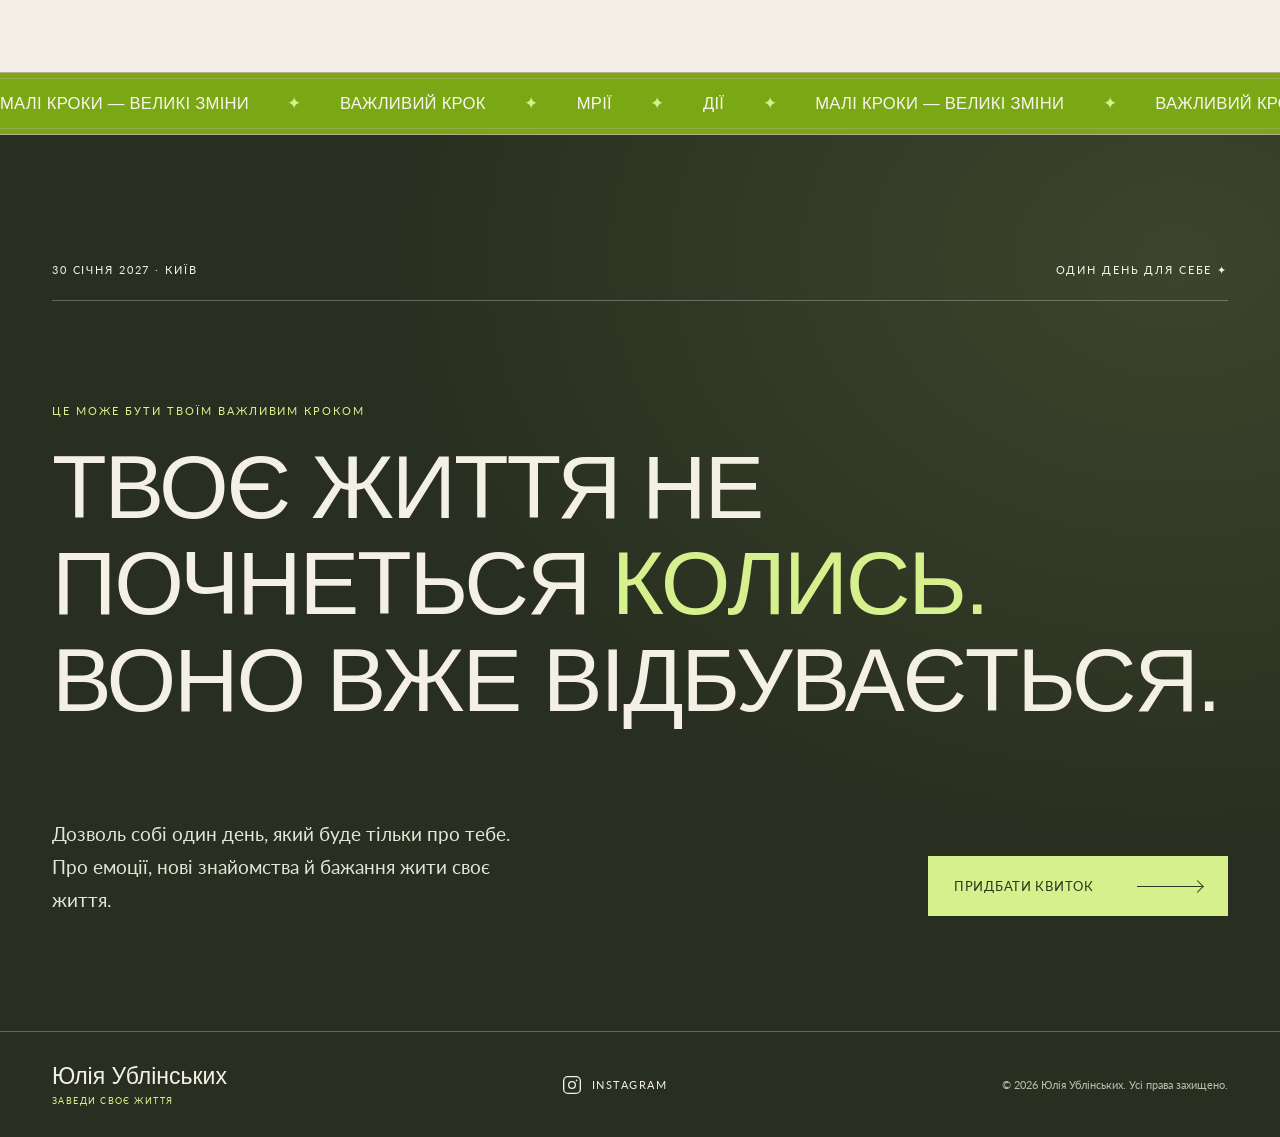
==== commit 5943b078: "Add files via upload" ====
--- a/index.html
+++ b/index.html
@@ -88,9 +88,17 @@
               <span>Заведи</span><span class="accent">своє</span
               ><span>життя</span>
             </h1>
-            <p class="hero-description hero-description--accent" data-site-reveal="">Від мрії до дії.</p>
-
-            <p class="hero-description hero-description--accent" data-site-reveal="">
+            <p
+              class="hero-description hero-description--accent"
+              data-site-reveal=""
+            >
+              Від мрії до дії.
+            </p>
+
+            <p
+              class="hero-description hero-description--accent"
+              data-site-reveal=""
+            >
               Від «колись буде» до «я вже роблю».
             </p>
 
@@ -104,7 +112,11 @@
               особисті відкриття та атмосфера, у якій можна нарешті зосередитися
               на собі.
             </p>
-            <div class="event-details event-details--accent" data-site-reveal="" id="details">
+            <div
+              class="event-details event-details--accent"
+              data-site-reveal=""
+              id="details"
+            >
               <span>30 січня 2027</span
               ><span aria-hidden="true" class="detail-divider"></span
               ><span>Київ · Офлайн</span>
@@ -119,7 +131,6 @@
               >Придбати квиток
               <span aria-hidden="true" class="long-arrow"></span
             ></a>
-            
           </div>
         </div>
       </section>
@@ -256,18 +267,20 @@
             </p>
 
             <p class="event-about__intro" data-site-reveal="">
-              <strong class="event-about__step-accent">МРІЇ</strong> - згадаєш, чого насправді хочеш, і обереш
-              бажання, якому готова приділити увагу.
+              <strong class="event-about__step-accent">МРІЇ</strong> - згадаєш,
+              чого насправді хочеш, і обереш бажання, якому готова приділити
+              увагу.
             </p>
 
             <p class="event-about__intro" data-site-reveal="">
-              <strong class="event-about__step-accent">ДІЇ</strong> - побачиш, що тебе зупиняє, які ресурси вже
-              маєш і що можеш змінити.
+              <strong class="event-about__step-accent">ДІЇ</strong> - побачиш,
+              що тебе зупиняє, які ресурси вже маєш і що можеш змінити.
             </p>
 
             <p class="event-about__intro" data-site-reveal="">
-              <strong class="event-about__step-accent">ВАЖЛИВИЙ КРОК</strong> - визначиш конкретну дію, яку
-              готова зробити протягом наступних семи днів.
+              <strong class="event-about__step-accent">ВАЖЛИВИЙ КРОК</strong> -
+              визначиш конкретну дію, яку готова зробити протягом наступних семи
+              днів.
             </p>
 
             <p class="event-about__intro" data-site-reveal="">
@@ -430,7 +443,9 @@
             </p>
 
             <p class="day-program__lead" data-site-reveal>
-              <strong class="day-program__date-accent">30 січня. Твоя історія починається тут.</strong>
+              <strong class="day-program__date-accent"
+                >30 січня. Твоя історія починається тут.</strong
+              >
             </p>
           </div>
         </div>
@@ -1076,7 +1091,7 @@
               href="#game-invitation"
               aria-haspopup="dialog"
             >
-              ХОЧУ НА БЕЗКОШТОВНУ ЕКСКУРСІЮ
+              ХОЧУ НА безоплатну ЕКСКУРСІЮ
               <span class="long-arrow" aria-hidden="true"></span>
             </a>
           </div>
--- a/style.css
+++ b/style.css
@@ -61,7 +61,8 @@
 }
 .site-header {
   height: var(--header-h);
-  position: relative;
+  position: sticky;
+  top: 0;
   z-index: 30;
   background: rgba(243, 238, 230, 0.96);
   border-bottom: 1px solid var(--line);
@@ -3725,3 +3726,80 @@
     min-height: 54px;
   }
 }
+
+/* Thank-you confirmation: only shown after a successfully delivered application. */
+.thank-you-modal__panel { width: min(100%, 690px); }
+.thank-you-modal__content { padding-top: 14px; }
+.thank-you-modal__content h2 { padding-right: 22px; margin-bottom: 24px; }
+.thank-you-modal__content p { font-size: 16px; line-height: 1.75; margin: 0 0 18px; }
+.thank-you-modal__content strong { font-weight: 700; }
+.thank-you-modal__content a { color: var(--olive); text-decoration: underline; overflow-wrap: anywhere; }
+@media (max-width: 700px) {
+  .thank-you-modal__content p { font-size: 15px; line-height: 1.65; }
+}
+
+/* Повернення нагору — єдина нова навігаційна кнопка. */
+.back-to-top {
+  position: fixed;
+  right: max(24px, env(safe-area-inset-right));
+  bottom: max(24px, env(safe-area-inset-bottom));
+  z-index: 40;
+  display: grid;
+  place-items: center;
+  width: 54px;
+  height: 54px;
+  padding: 0;
+  border: 1px solid rgba(41, 43, 35, .2);
+  border-radius: 50%;
+  background: var(--paper);
+  color: var(--ink);
+  box-shadow: 0 8px 28px rgba(41, 43, 35, .12);
+  font-size: 27px;
+  line-height: 1;
+  cursor: pointer;
+  opacity: 0;
+  visibility: hidden;
+  transform: translateY(12px);
+  pointer-events: none;
+  transition: opacity .25s ease, transform .25s ease, visibility .25s ease, background .25s ease, color .25s ease;
+}
+.back-to-top.is-visible {
+  opacity: 1;
+  visibility: visible;
+  transform: translateY(0);
+  pointer-events: auto;
+}
+.back-to-top:hover { background: var(--olive); color: #fff; }
+.back-to-top:focus-visible { outline: 2px solid var(--olive); outline-offset: 4px; }
+@media (max-width: 700px) {
+  .back-to-top { right: max(16px, env(safe-area-inset-right)); bottom: max(18px, env(safe-area-inset-bottom)); width: 48px; height: 48px; font-size: 24px; }
+}
+@media (prefers-reduced-motion: reduce) {
+  .back-to-top { transition: none; }
+}
+
+/* Instagram button in excursion confirmation only. */
+.thank-you-modal__content a.thank-you-modal__instagram {
+  display: inline-flex;
+  align-items: center;
+  justify-content: center;
+  gap: 12px;
+  padding: 16px 22px;
+  min-height: 56px;
+  max-width: 100%;
+  background: var(--olive);
+  color: #fff;
+  text-decoration: none;
+  font-size: 13px;
+  font-weight: 700;
+  letter-spacing: .035em;
+  transition: background .2s ease, transform .2s ease;
+}
+.thank-you-modal__instagram svg { flex-shrink: 0; }
+.thank-you-modal__content a.thank-you-modal__instagram:hover {
+  background: #344222;
+  transform: translateY(-2px);
+}
+@media (max-width: 380px) {
+  .thank-you-modal__content a.thank-you-modal__instagram { padding: 14px 12px; gap: 9px; font-size: 12px; }
+}
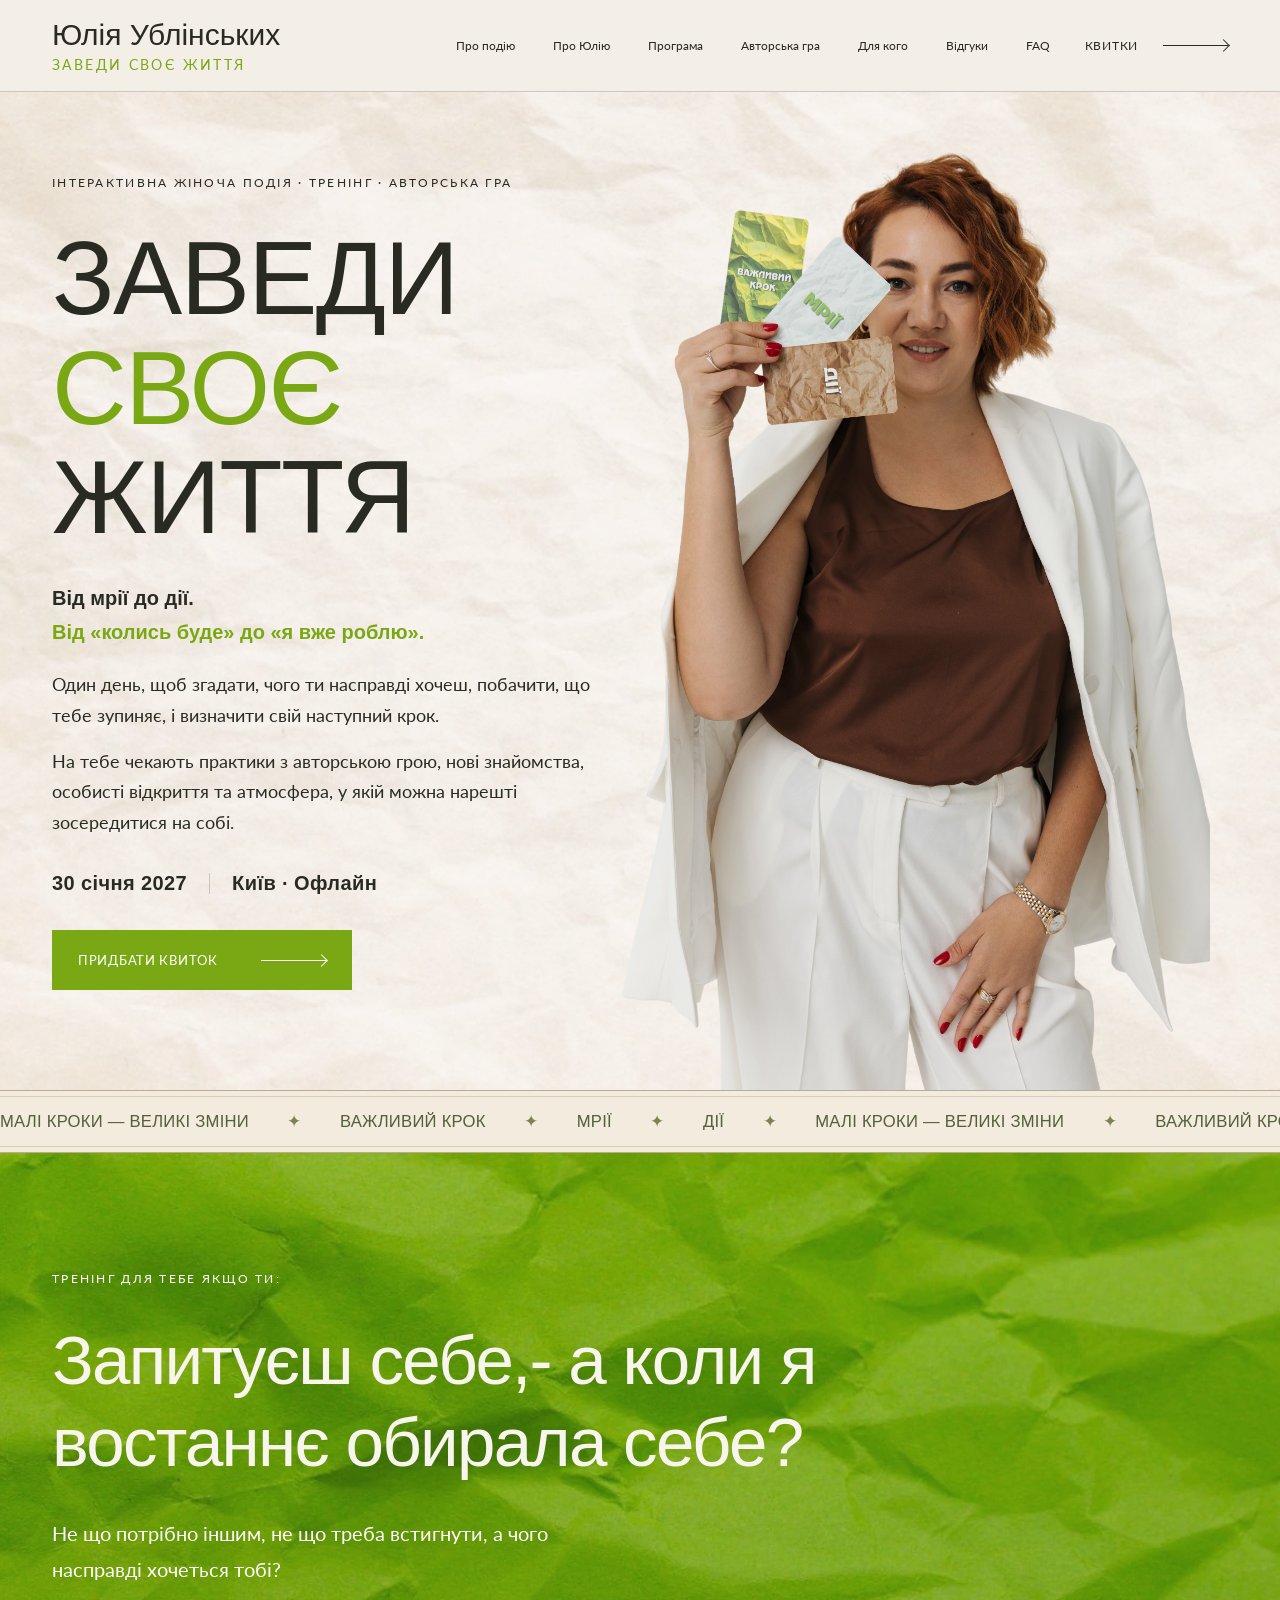
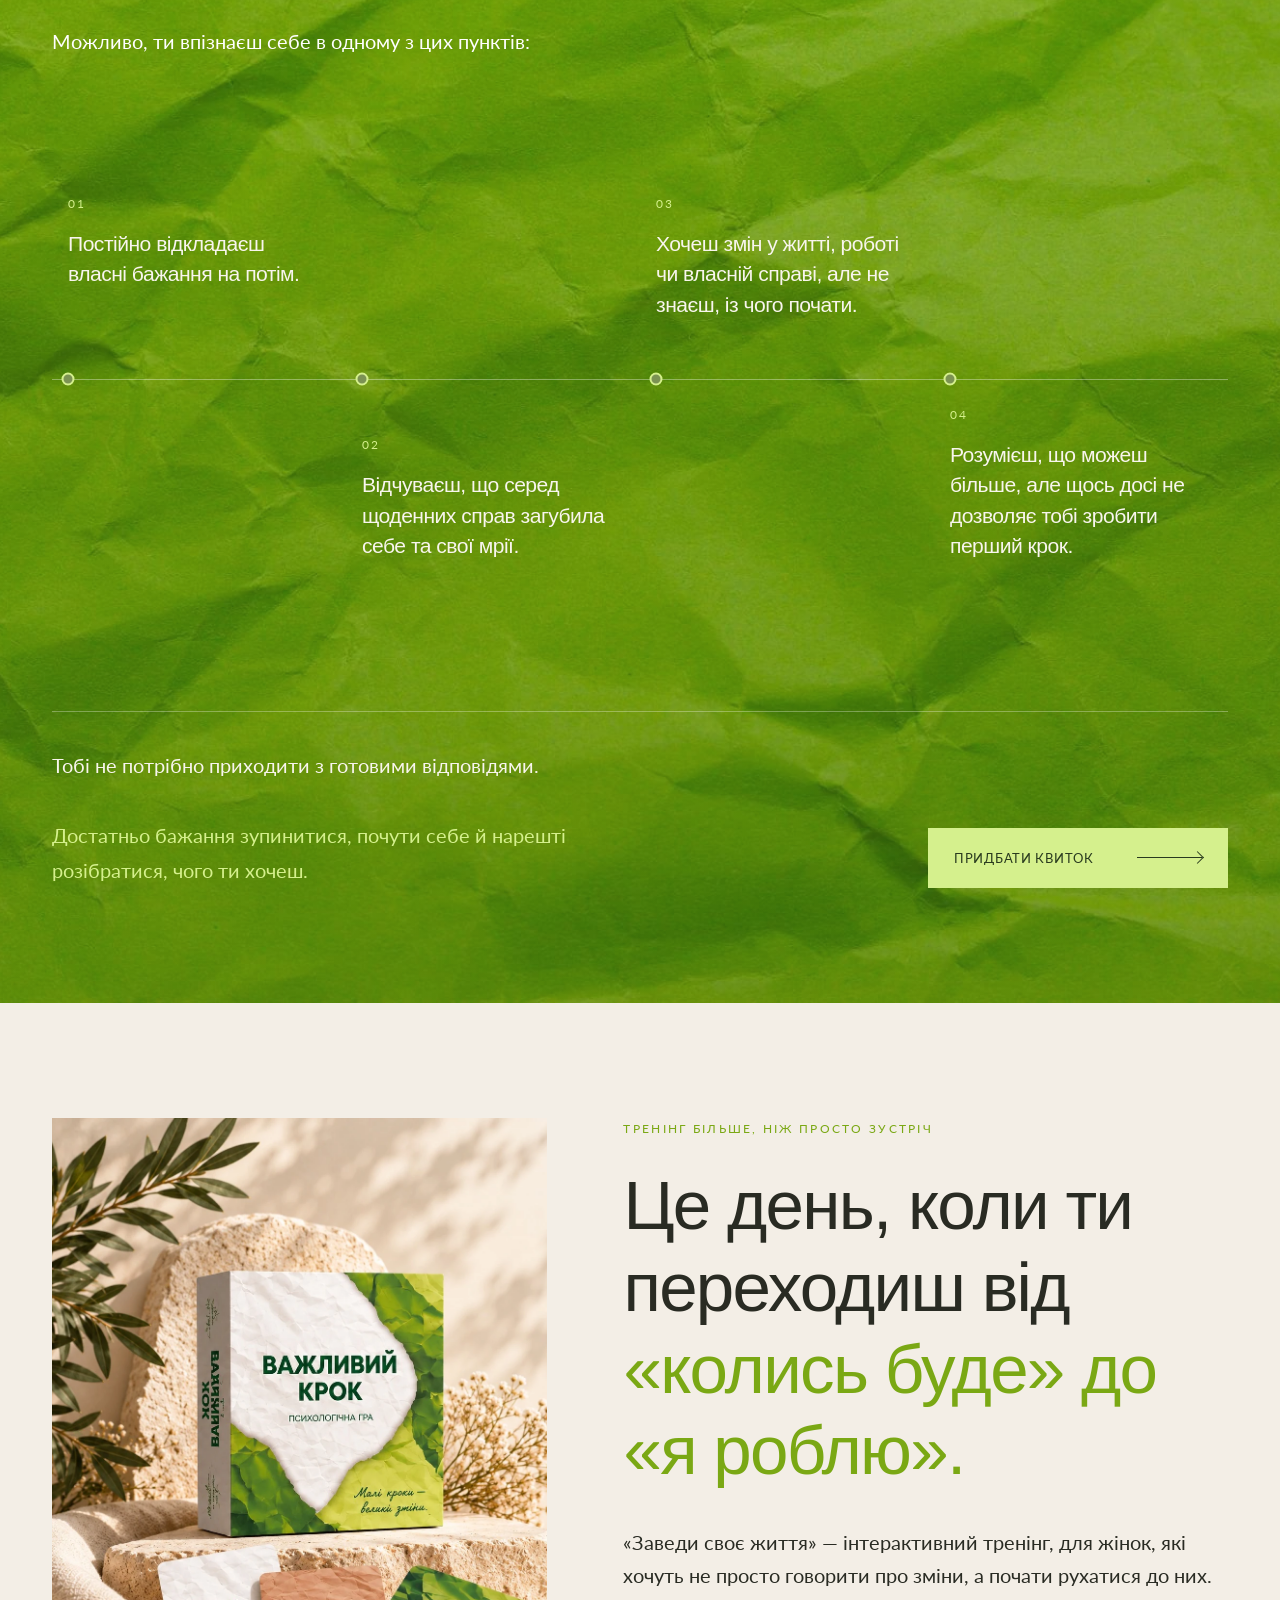
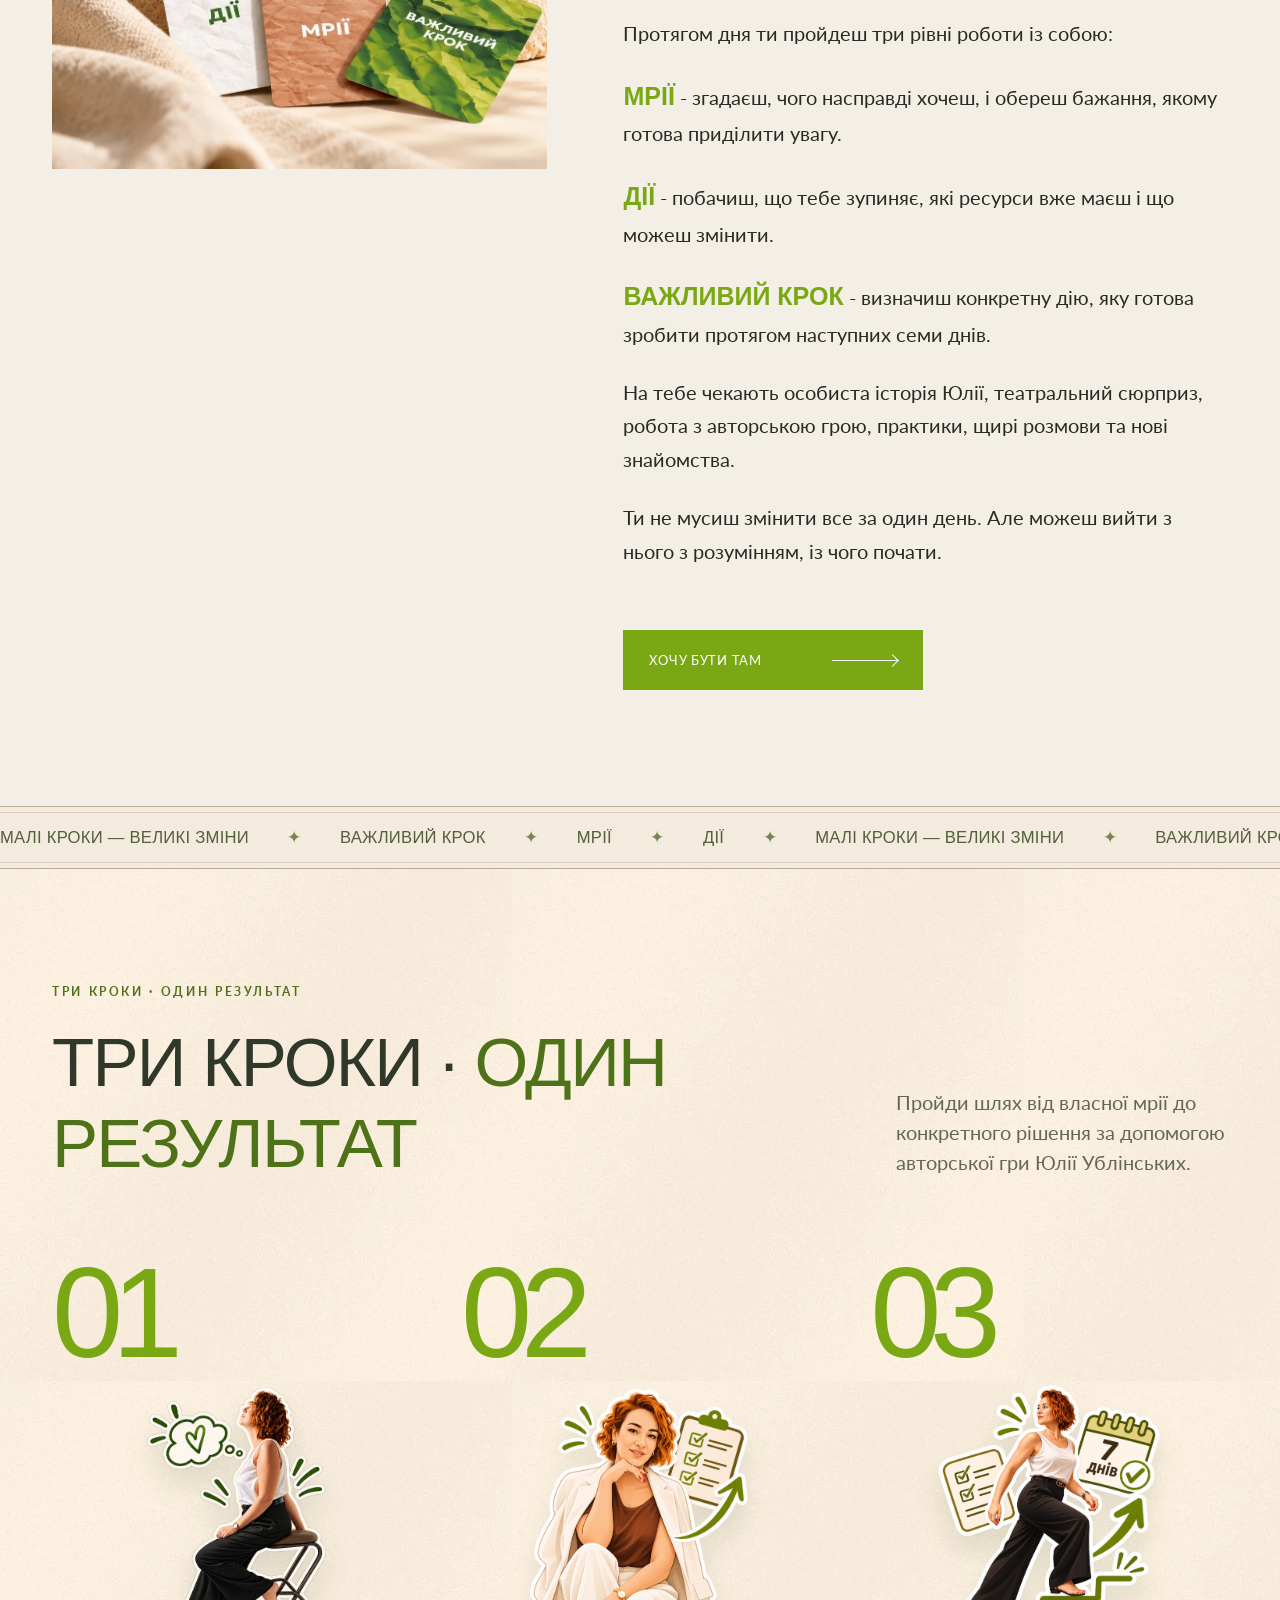
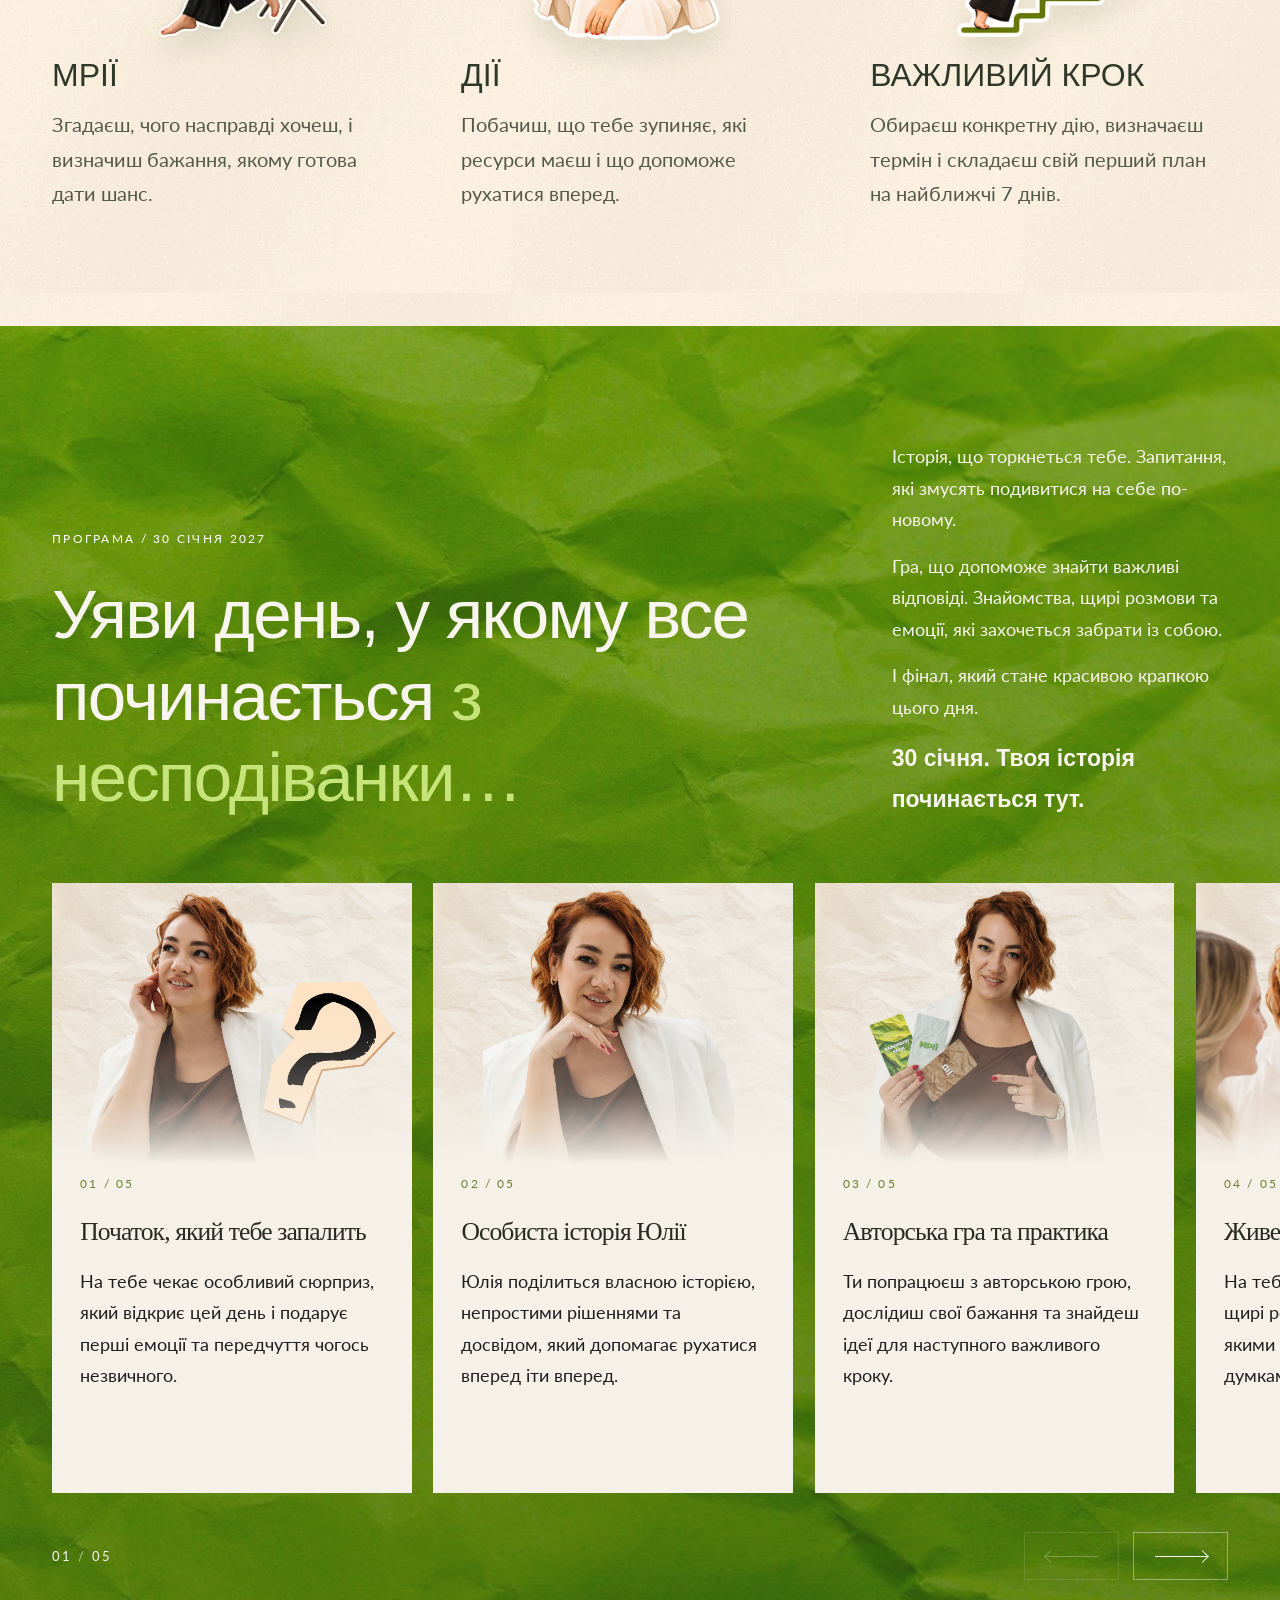
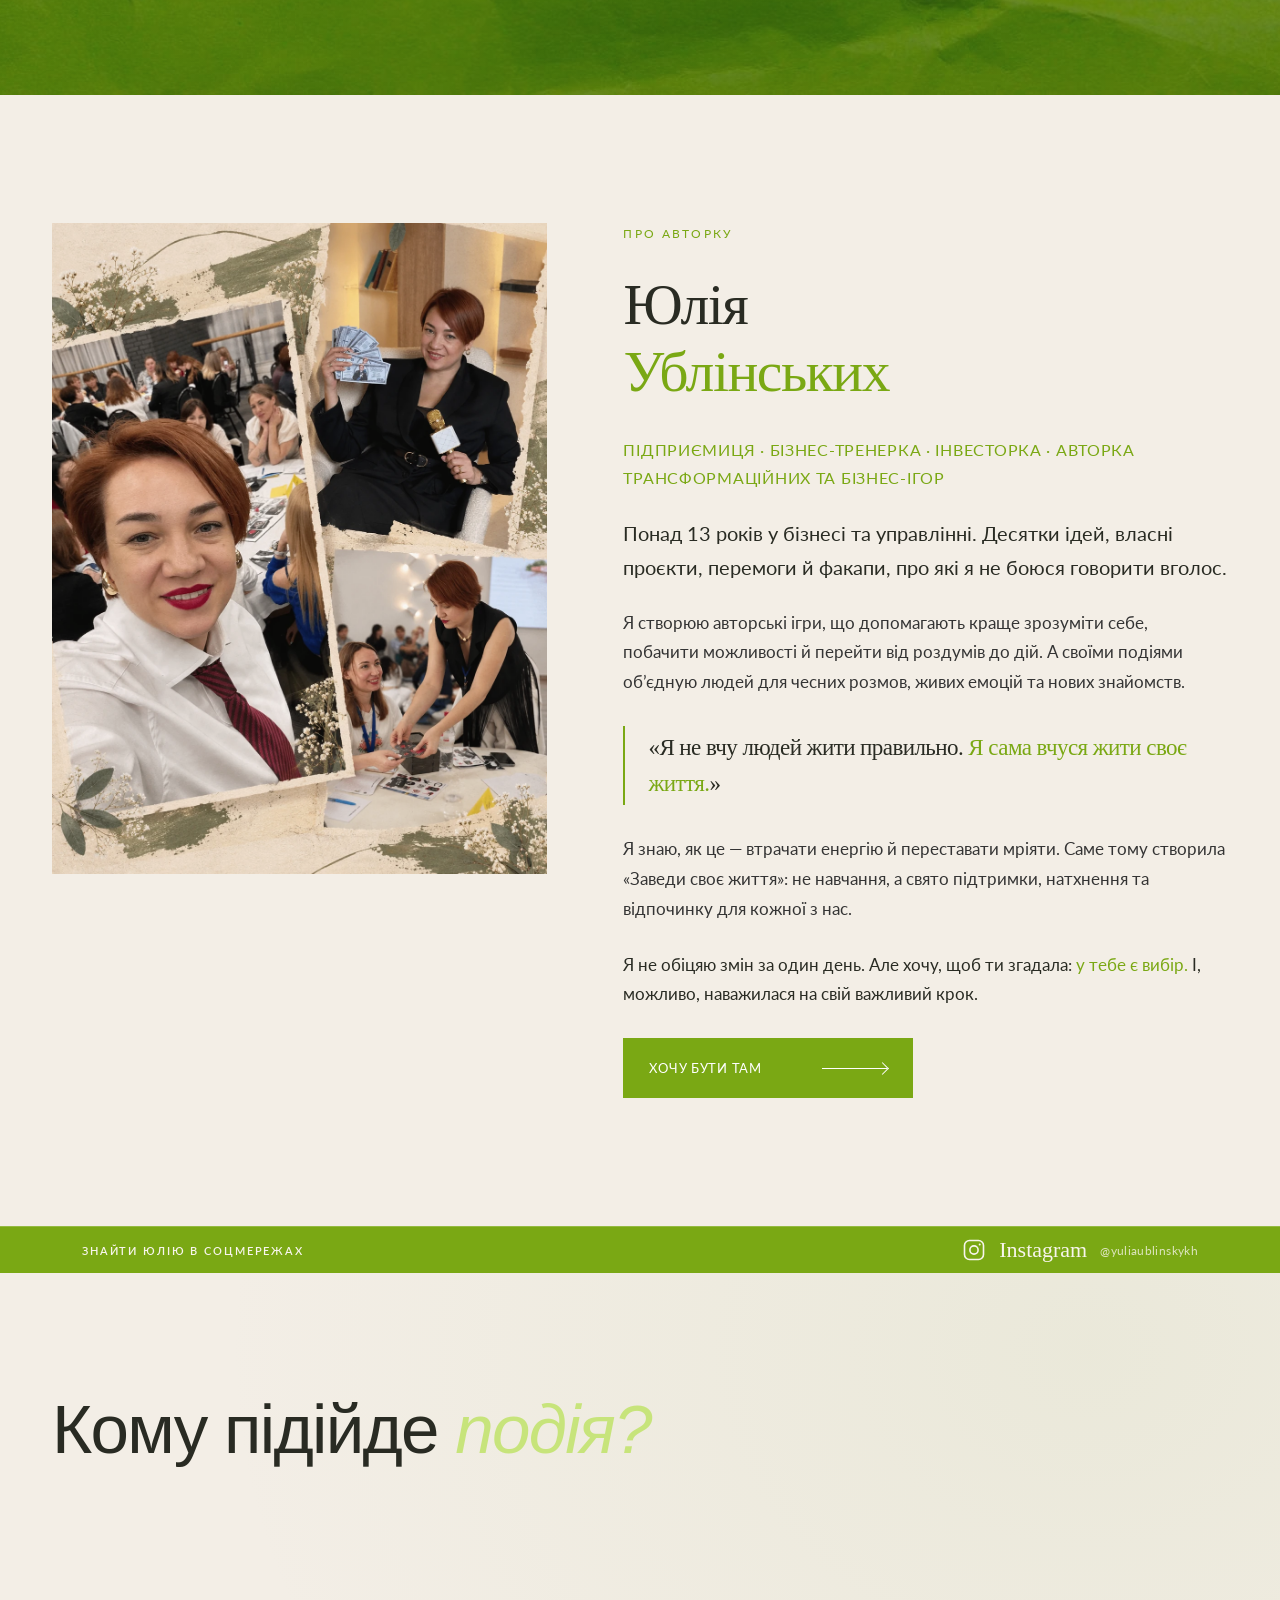
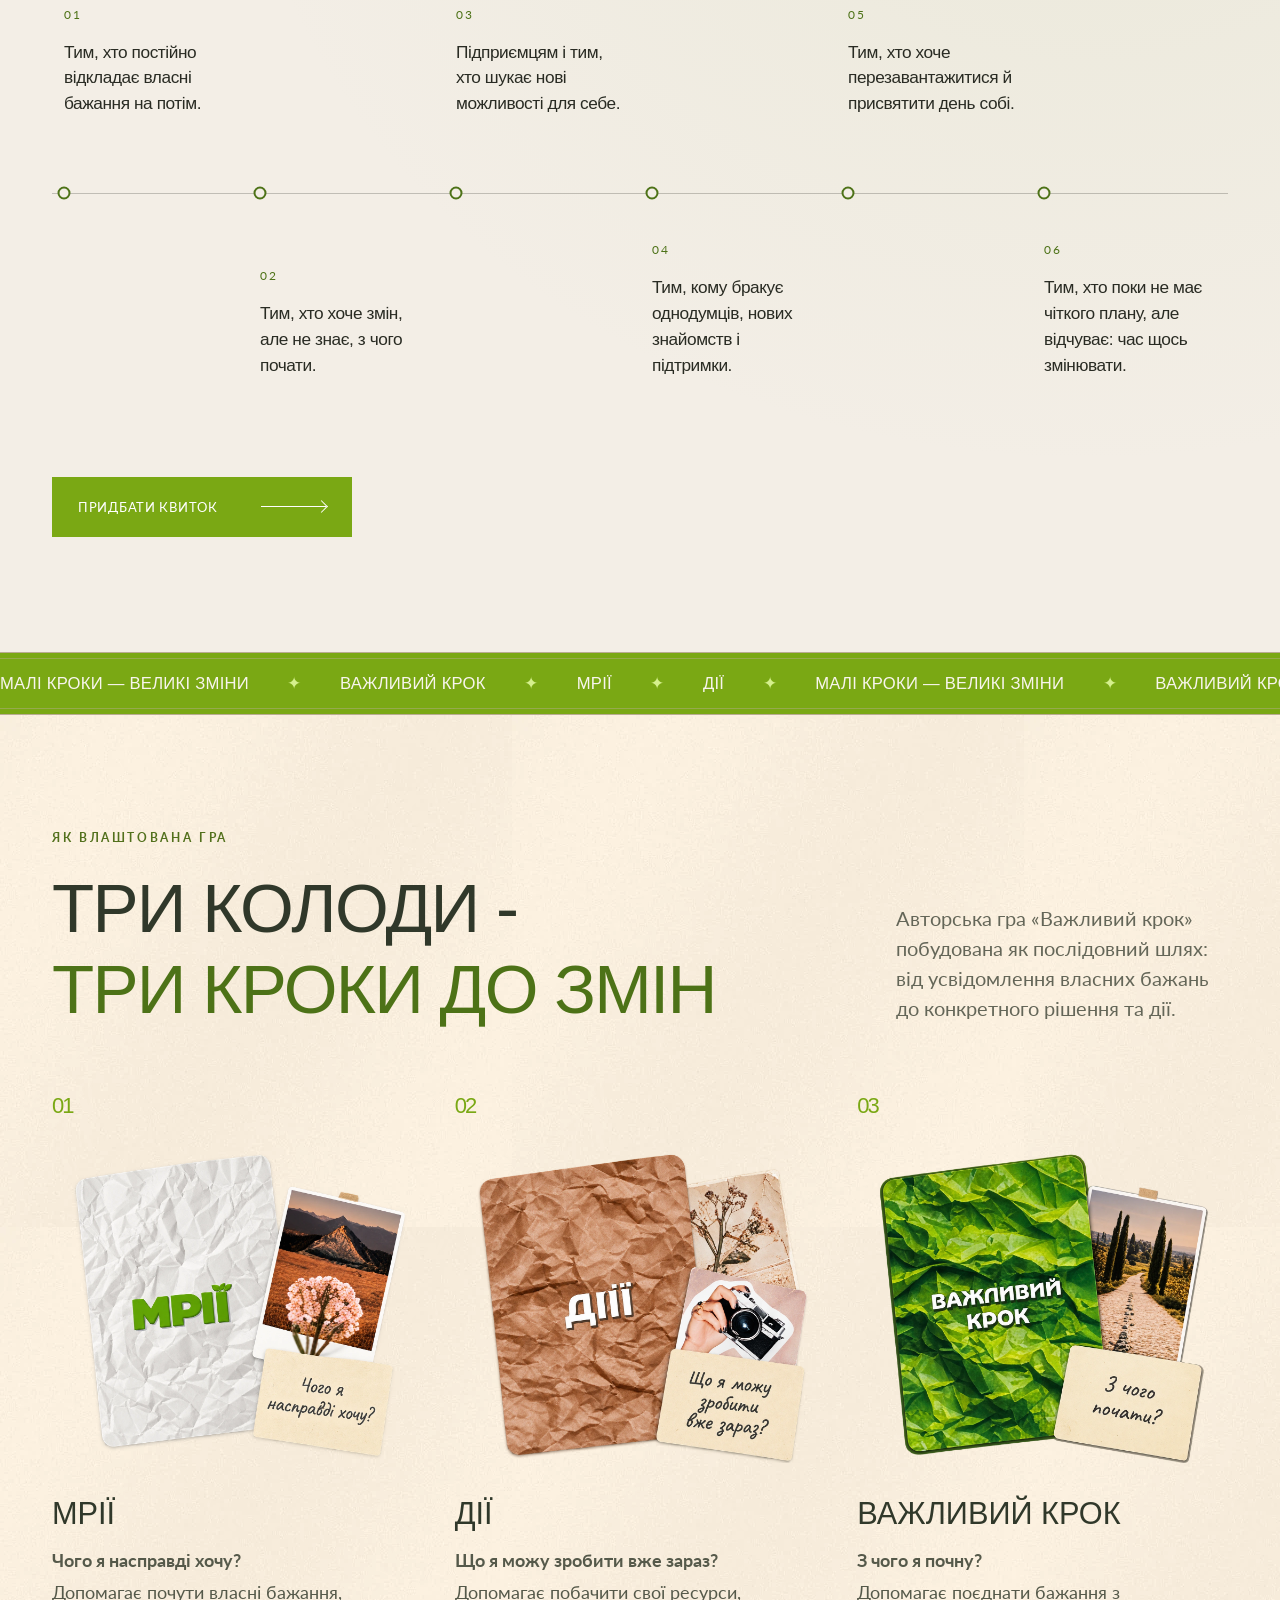
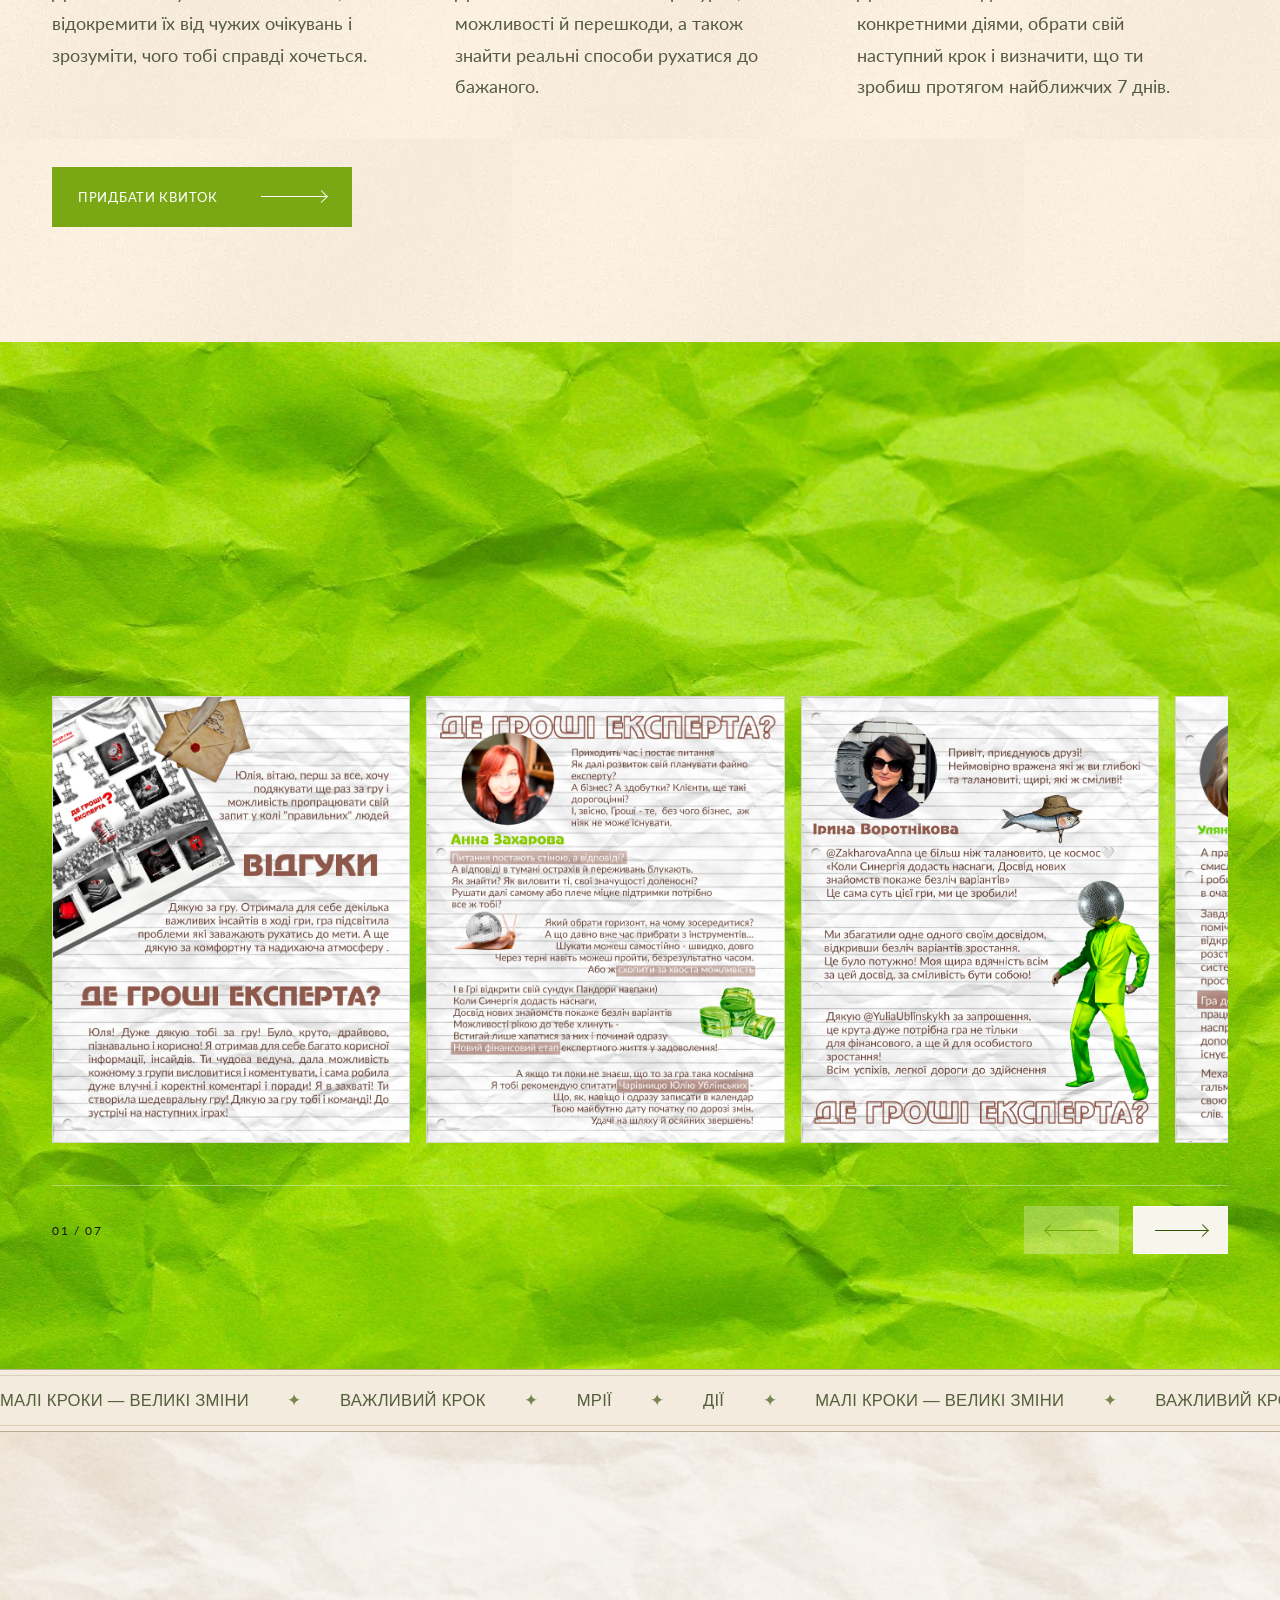
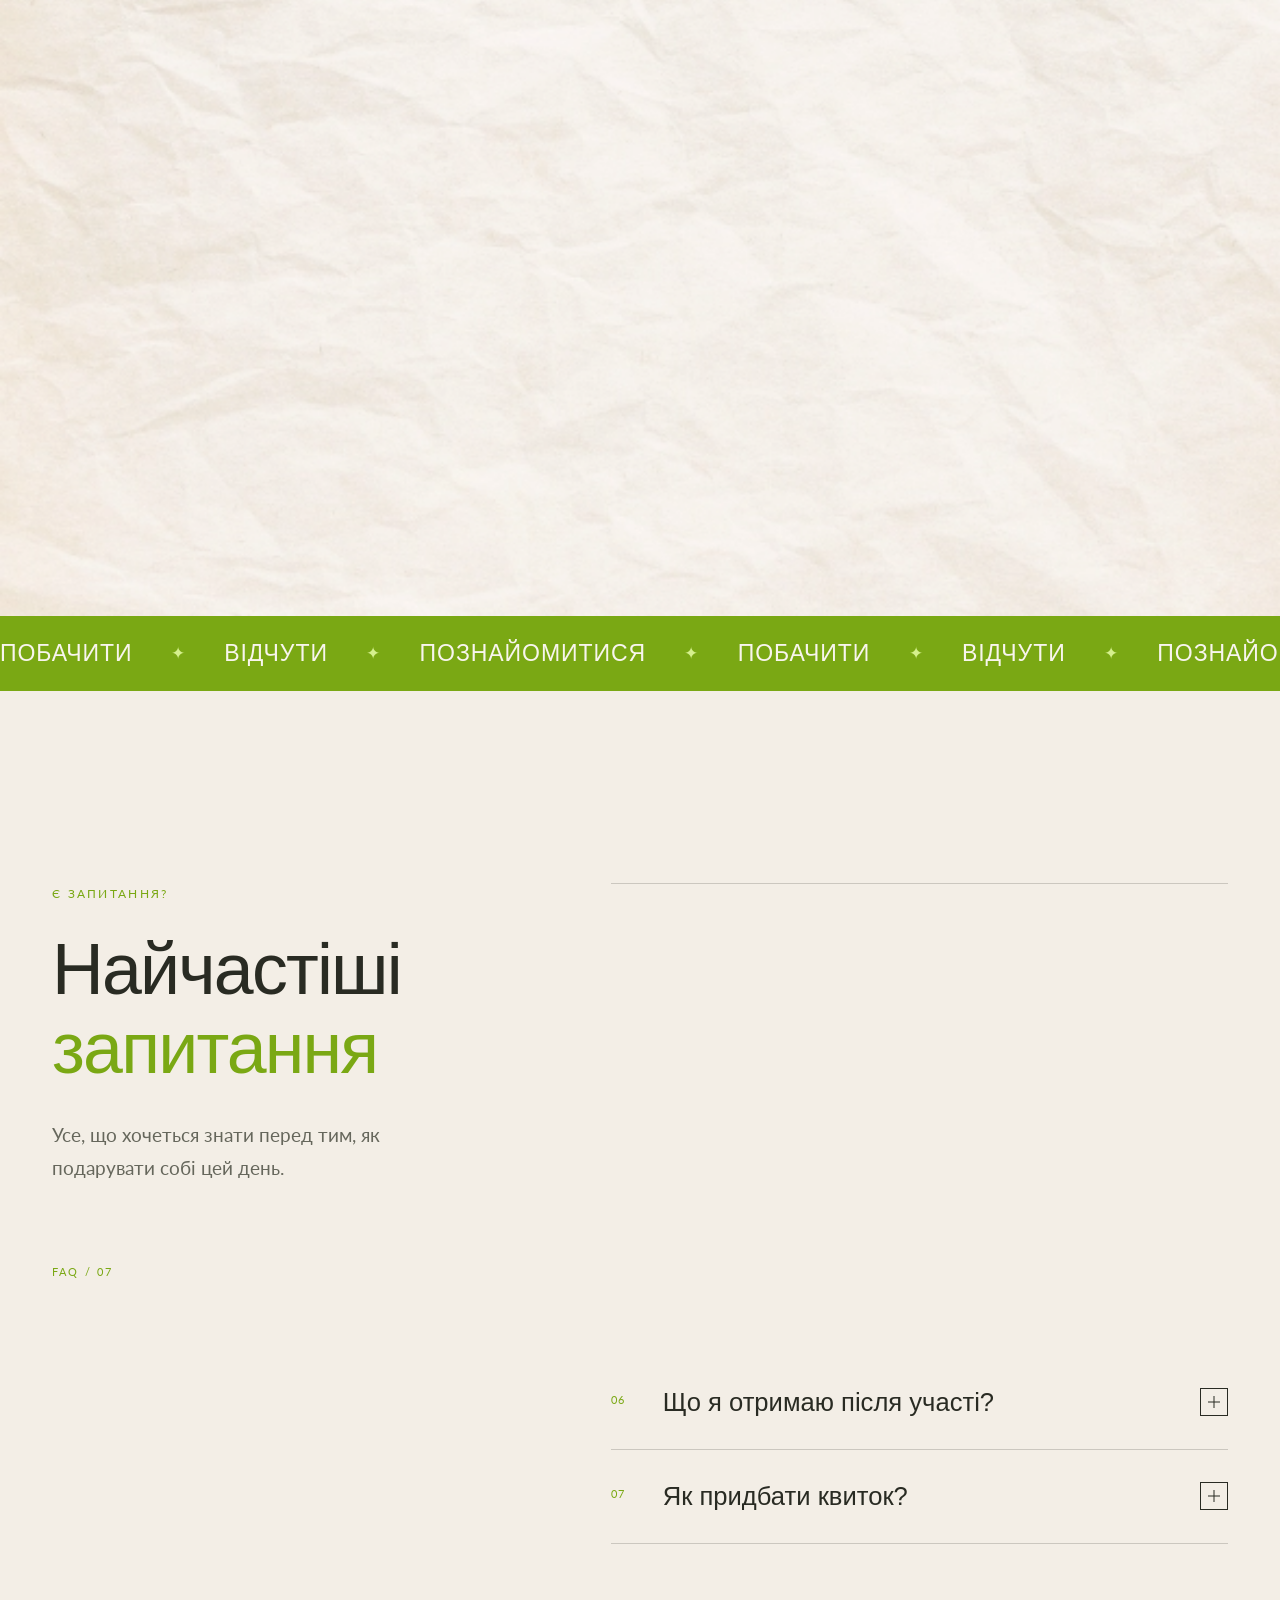
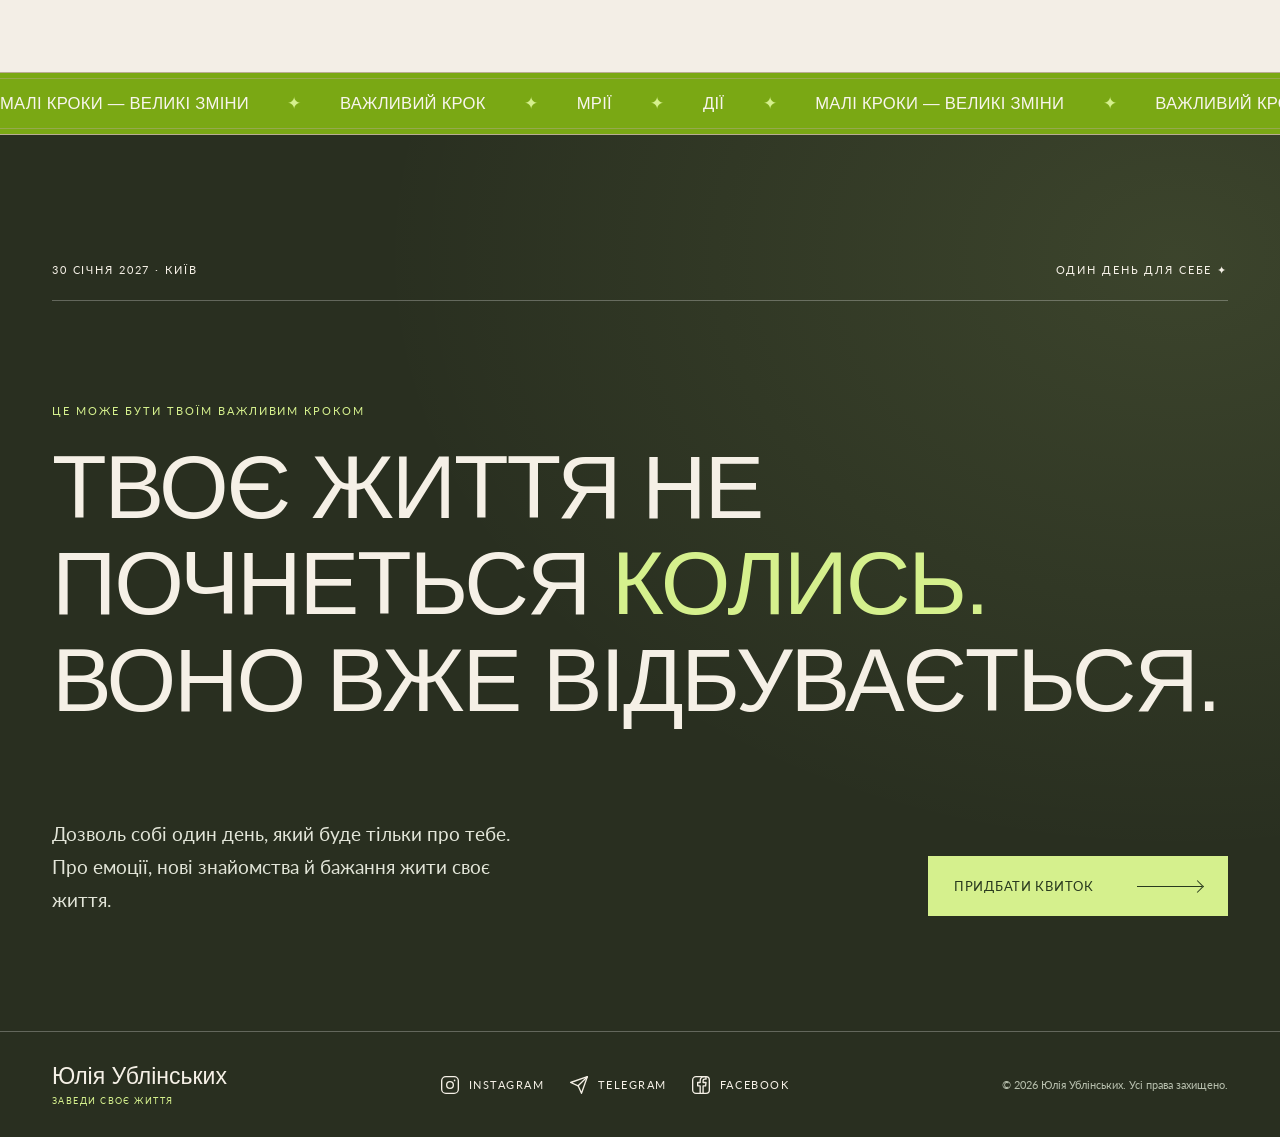
==== commit 6ea07088: "Add files via upload" ====
--- a/index.html
+++ b/index.html
@@ -1294,38 +1294,100 @@
               href="#top"
               class="closing__brand"
               aria-label="Повернутися на початок"
-              >Юлія Ублінських <span>ЗАВЕДИ СВОЄ ЖИТТЯ</span></a
             >
-            <a
-              class="closing__instagram"
-              href="https://www.instagram.com/yuliaublinskykh/"
-              target="_blank"
-              rel="noopener noreferrer"
-            >
-              <svg
-                xmlns="http://www.w3.org/2000/svg"
-                width="20"
-                height="20"
-                viewBox="0 0 24 24"
-                fill="none"
-                stroke="currentColor"
-                stroke-width="1.6"
-                stroke-linecap="round"
-                stroke-linejoin="round"
-                aria-hidden="true"
+              Юлія Ублінських
+              <span>ЗАВЕДИ СВОЄ ЖИТТЯ</span>
+            </a>
+
+            <div class="closing__socials">
+              <!-- Instagram -->
+              <a
+                class="closing__instagram"
+                href="https://www.instagram.com/yuliaublinskykh/"
+                target="_blank"
+                rel="noopener noreferrer"
+                aria-label="Instagram Юлії Ублінських"
               >
-                <rect x="2" y="2" width="20" height="20" rx="5" />
-                <circle cx="12" cy="12" r="4" />
-                <circle
-                  cx="17.5"
-                  cy="6.5"
-                  r="1"
-                  fill="currentColor"
-                  stroke="none"
-                />
-              </svg>
-              <span>INSTAGRAM</span>
-            </a>
+                <svg
+                  xmlns="http://www.w3.org/2000/svg"
+                  width="20"
+                  height="20"
+                  viewBox="0 0 24 24"
+                  fill="none"
+                  stroke="currentColor"
+                  stroke-width="1.6"
+                  stroke-linecap="round"
+                  stroke-linejoin="round"
+                  aria-hidden="true"
+                >
+                  <rect x="2" y="2" width="20" height="20" rx="5" />
+                  <circle cx="12" cy="12" r="4" />
+                  <circle
+                    cx="17.5"
+                    cy="6.5"
+                    r="1"
+                    fill="currentColor"
+                    stroke="none"
+                  />
+                </svg>
+                <span>INSTAGRAM</span>
+              </a>
+
+              <!-- Telegram -->
+              <a
+                class="closing__instagram"
+                href="https://t.me/+SPLMEVua9_EwNjFi"
+                target="_blank"
+                rel="noopener noreferrer"
+                aria-label="Telegram-канал Юлії Ублінських"
+              >
+                <svg
+                  xmlns="http://www.w3.org/2000/svg"
+                  width="20"
+                  height="20"
+                  viewBox="0 0 24 24"
+                  fill="none"
+                  stroke="currentColor"
+                  stroke-width="1.6"
+                  stroke-linecap="round"
+                  stroke-linejoin="round"
+                  aria-hidden="true"
+                >
+                  <path d="m22 2-7 20-4-9-9-4Z" />
+                  <path d="M22 2 11 13" />
+                </svg>
+                <span>TELEGRAM</span>
+              </a>
+
+              <!-- Facebook -->
+              <a
+                class="closing__instagram"
+                href="https://www.facebook.com/share/19QCuooeKZ/?mibextid=wwXIfr"
+                target="_blank"
+                rel="noopener noreferrer"
+                aria-label="Facebook Юлії Ублінських"
+              >
+                <svg
+                  xmlns="http://www.w3.org/2000/svg"
+                  width="20"
+                  height="20"
+                  viewBox="0 0 24 24"
+                  fill="none"
+                  stroke="currentColor"
+                  stroke-width="1.6"
+                  stroke-linecap="round"
+                  stroke-linejoin="round"
+                  aria-hidden="true"
+                >
+                  <rect x="2" y="2" width="20" height="20" rx="4" />
+                  <path
+                    d="M14.5 22v-9h3l.5-4h-3.5V7c0-1.2.4-2 2-2H18V2.2A16 16 0 0 0 15.7 2C12.8 2 11 3.8 11 7v2H8v4h3v9"
+                  />
+                </svg>
+                <span>FACEBOOK</span>
+              </a>
+            </div>
+
             <small>© 2026 Юлія Ублінських. Усі права захищено.</small>
           </div>
         </footer>
--- a/style.css
+++ b/style.css
@@ -3728,14 +3728,34 @@
 }
 
 /* Thank-you confirmation: only shown after a successfully delivered application. */
-.thank-you-modal__panel { width: min(100%, 690px); }
-.thank-you-modal__content { padding-top: 14px; }
-.thank-you-modal__content h2 { padding-right: 22px; margin-bottom: 24px; }
-.thank-you-modal__content p { font-size: 16px; line-height: 1.75; margin: 0 0 18px; }
-.thank-you-modal__content strong { font-weight: 700; }
-.thank-you-modal__content a { color: var(--olive); text-decoration: underline; overflow-wrap: anywhere; }
+.thank-you-modal__panel {
+  width: min(100%, 690px);
+}
+.thank-you-modal__content {
+  padding-top: 14px;
+}
+.thank-you-modal__content h2 {
+  padding-right: 22px;
+  margin-bottom: 24px;
+}
+.thank-you-modal__content p {
+  font-size: 16px;
+  line-height: 1.75;
+  margin: 0 0 18px;
+}
+.thank-you-modal__content strong {
+  font-weight: 700;
+}
+.thank-you-modal__content a {
+  color: var(--olive);
+  text-decoration: underline;
+  overflow-wrap: anywhere;
+}
 @media (max-width: 700px) {
-  .thank-you-modal__content p { font-size: 15px; line-height: 1.65; }
+  .thank-you-modal__content p {
+    font-size: 15px;
+    line-height: 1.65;
+  }
 }
 
 /* Повернення нагору — єдина нова навігаційна кнопка. */
@@ -3749,11 +3769,11 @@
   width: 54px;
   height: 54px;
   padding: 0;
-  border: 1px solid rgba(41, 43, 35, .2);
+  border: 1px solid rgba(41, 43, 35, 0.2);
   border-radius: 50%;
   background: var(--paper);
   color: var(--ink);
-  box-shadow: 0 8px 28px rgba(41, 43, 35, .12);
+  box-shadow: 0 8px 28px rgba(41, 43, 35, 0.12);
   font-size: 27px;
   line-height: 1;
   cursor: pointer;
@@ -3761,7 +3781,12 @@
   visibility: hidden;
   transform: translateY(12px);
   pointer-events: none;
-  transition: opacity .25s ease, transform .25s ease, visibility .25s ease, background .25s ease, color .25s ease;
+  transition:
+    opacity 0.25s ease,
+    transform 0.25s ease,
+    visibility 0.25s ease,
+    background 0.25s ease,
+    color 0.25s ease;
 }
 .back-to-top.is-visible {
   opacity: 1;
@@ -3769,13 +3794,27 @@
   transform: translateY(0);
   pointer-events: auto;
 }
-.back-to-top:hover { background: var(--olive); color: #fff; }
-.back-to-top:focus-visible { outline: 2px solid var(--olive); outline-offset: 4px; }
+.back-to-top:hover {
+  background: var(--olive);
+  color: #fff;
+}
+.back-to-top:focus-visible {
+  outline: 2px solid var(--olive);
+  outline-offset: 4px;
+}
 @media (max-width: 700px) {
-  .back-to-top { right: max(16px, env(safe-area-inset-right)); bottom: max(18px, env(safe-area-inset-bottom)); width: 48px; height: 48px; font-size: 24px; }
+  .back-to-top {
+    right: max(16px, env(safe-area-inset-right));
+    bottom: max(18px, env(safe-area-inset-bottom));
+    width: 48px;
+    height: 48px;
+    font-size: 24px;
+  }
 }
 @media (prefers-reduced-motion: reduce) {
-  .back-to-top { transition: none; }
+  .back-to-top {
+    transition: none;
+  }
 }
 
 /* Instagram button in excursion confirmation only. */
@@ -3792,14 +3831,48 @@
   text-decoration: none;
   font-size: 13px;
   font-weight: 700;
-  letter-spacing: .035em;
-  transition: background .2s ease, transform .2s ease;
-}
-.thank-you-modal__instagram svg { flex-shrink: 0; }
+  letter-spacing: 0.035em;
+  transition:
+    background 0.2s ease,
+    transform 0.2s ease;
+}
+.thank-you-modal__instagram svg {
+  flex-shrink: 0;
+}
 .thank-you-modal__content a.thank-you-modal__instagram:hover {
   background: #344222;
   transform: translateY(-2px);
 }
 @media (max-width: 380px) {
-  .thank-you-modal__content a.thank-you-modal__instagram { padding: 14px 12px; gap: 9px; font-size: 12px; }
-}
+  .thank-you-modal__content a.thank-you-modal__instagram {
+    padding: 14px 12px;
+    gap: 9px;
+    font-size: 12px;
+  }
+}
+
+/* Соціальні мережі у футері */
+.closing__socials {
+  display: flex;
+  align-items: center;
+  justify-content: center;
+  flex-wrap: wrap;
+  gap: 24px;
+}
+
+.closing__socials .closing__instagram {
+  display: inline-flex;
+  align-items: center;
+  gap: 9px;
+  white-space: nowrap;
+}
+
+.closing__socials .closing__instagram svg {
+  flex-shrink: 0;
+}
+
+@media (max-width: 700px) {
+  .closing__socials {
+    gap: 16px 22px;
+  }
+}
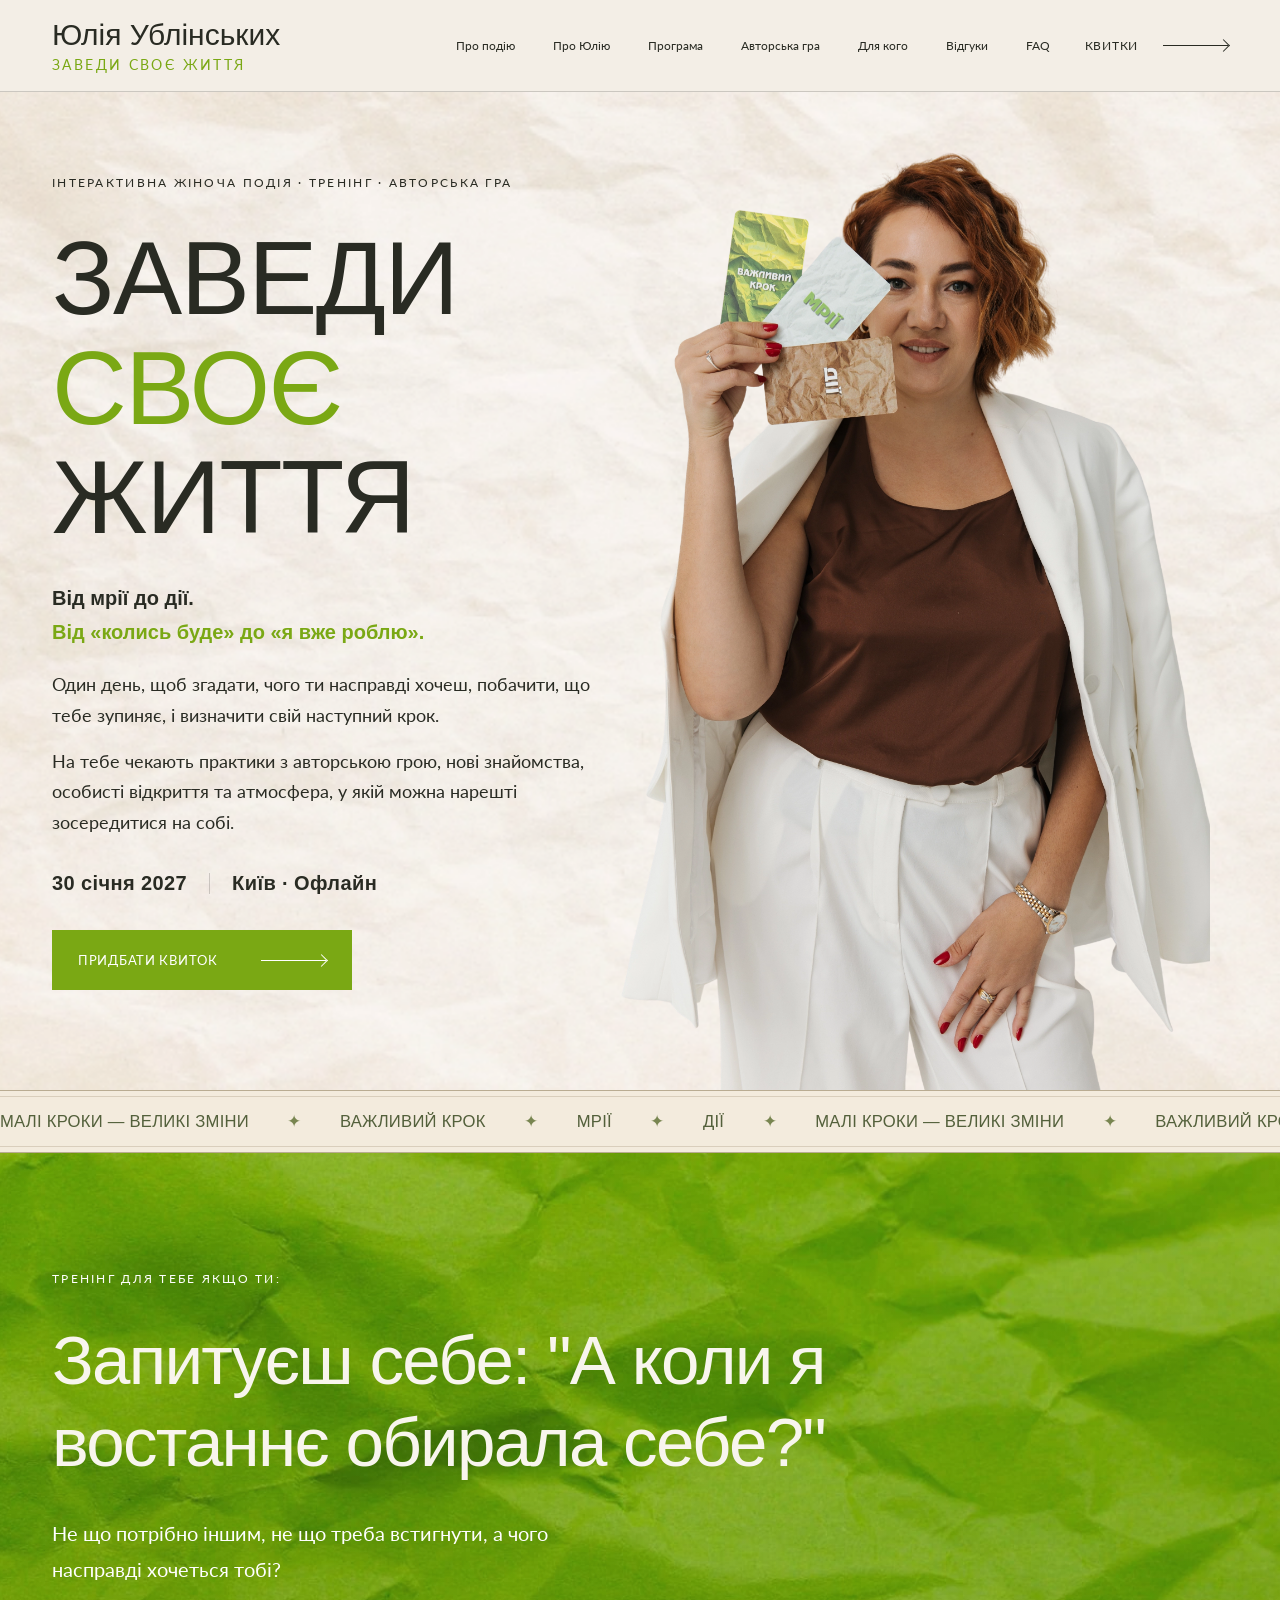
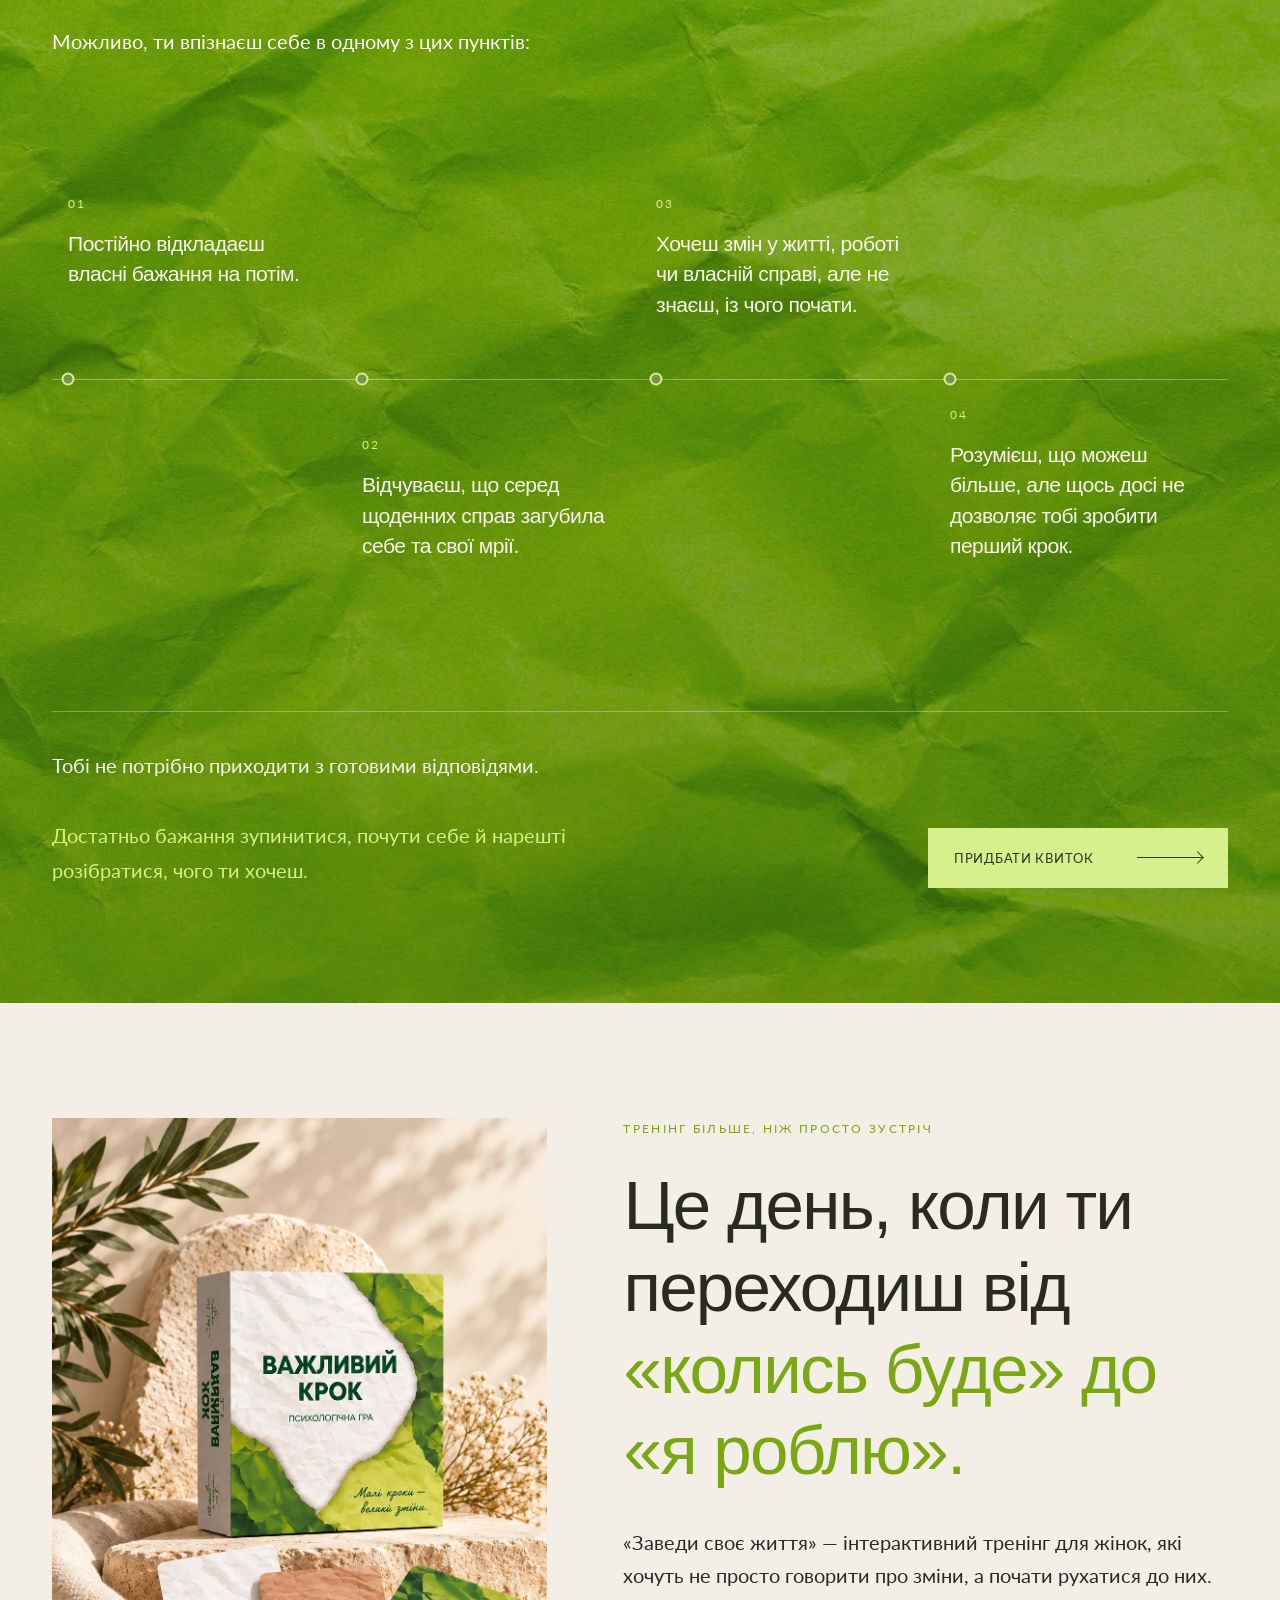
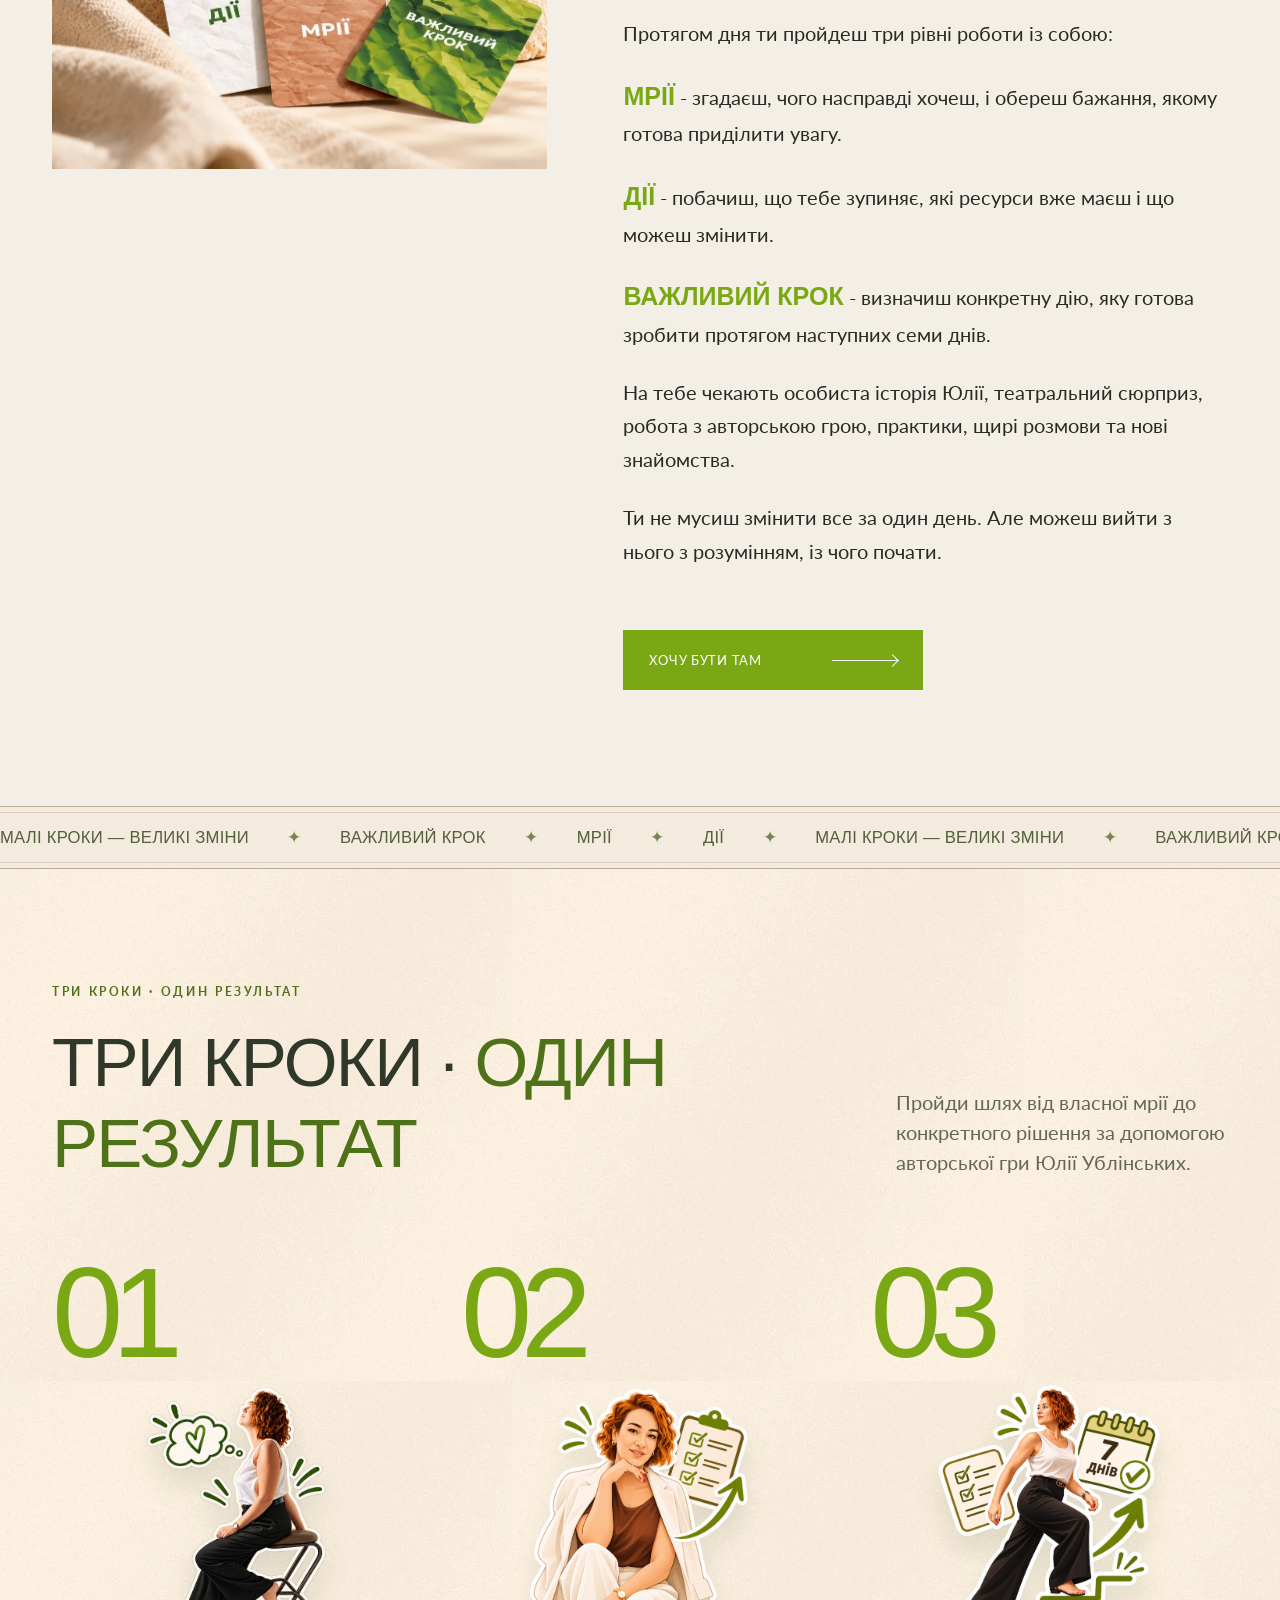
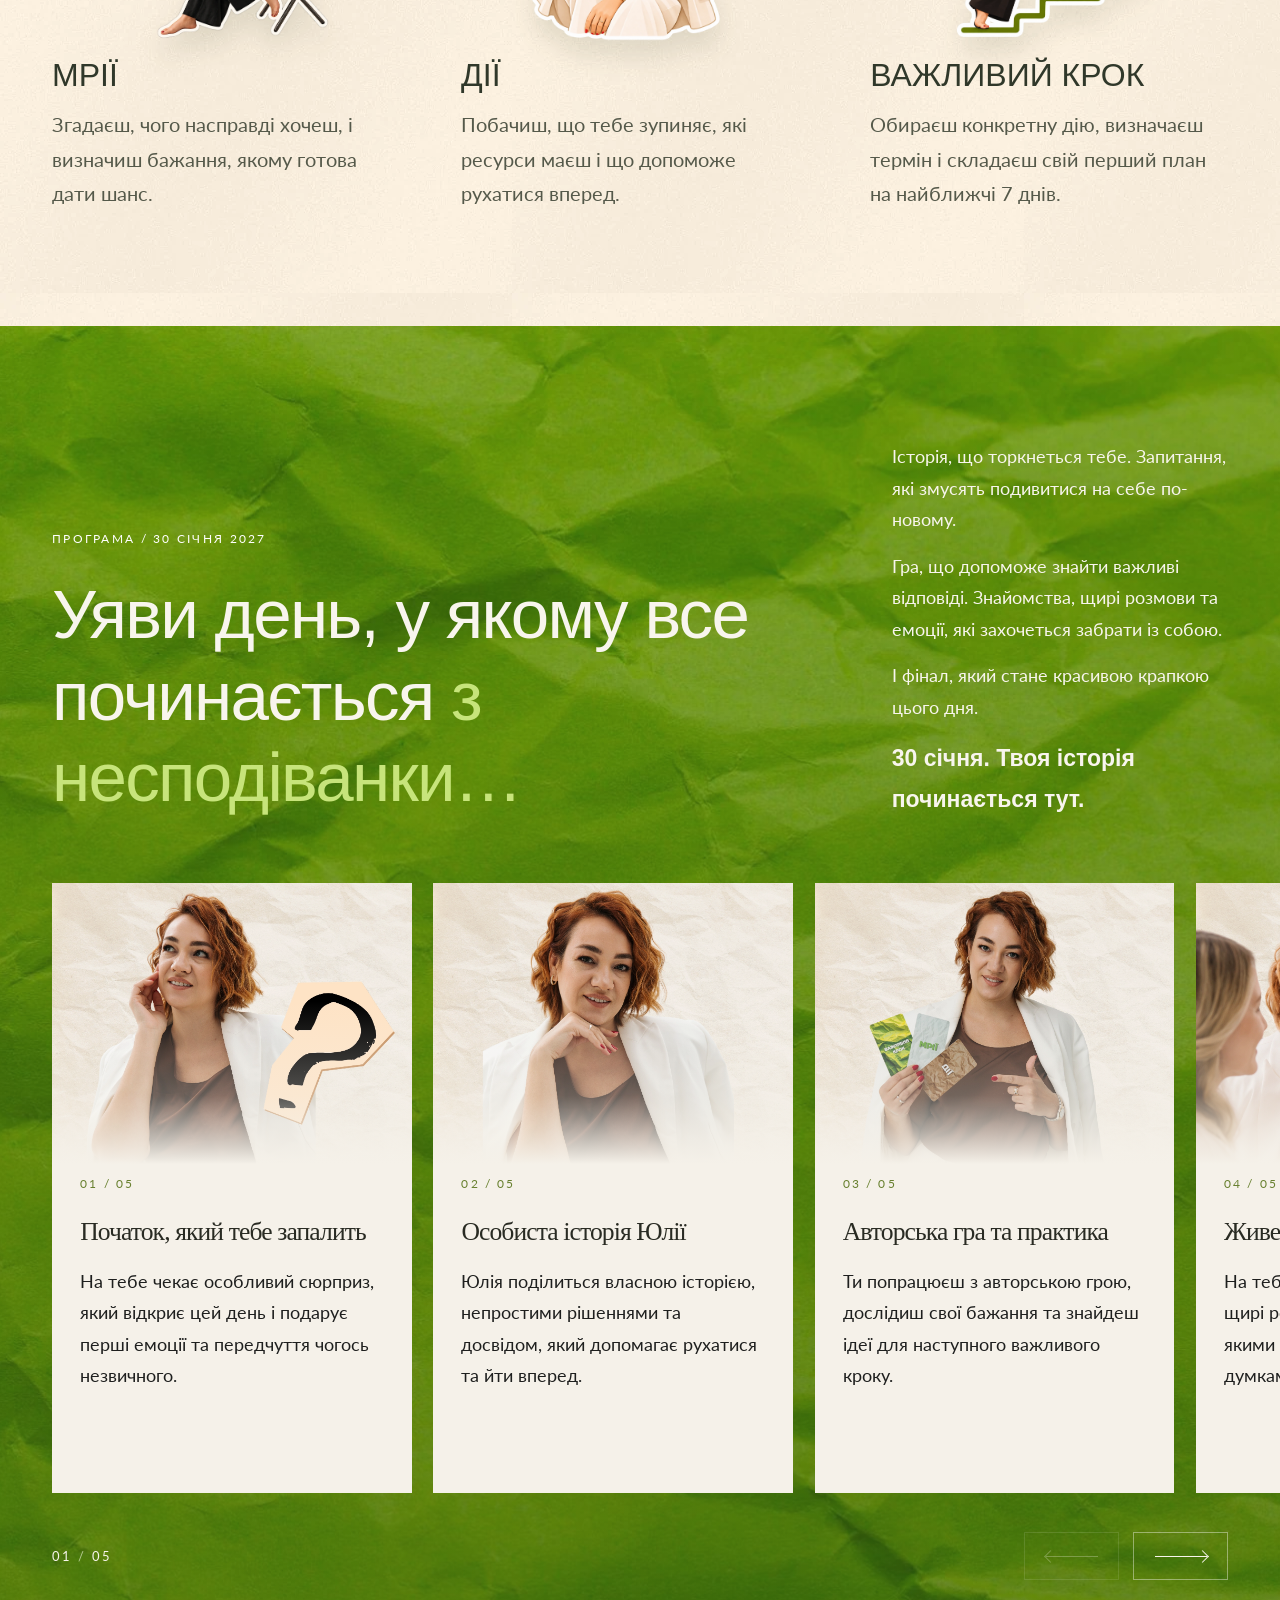
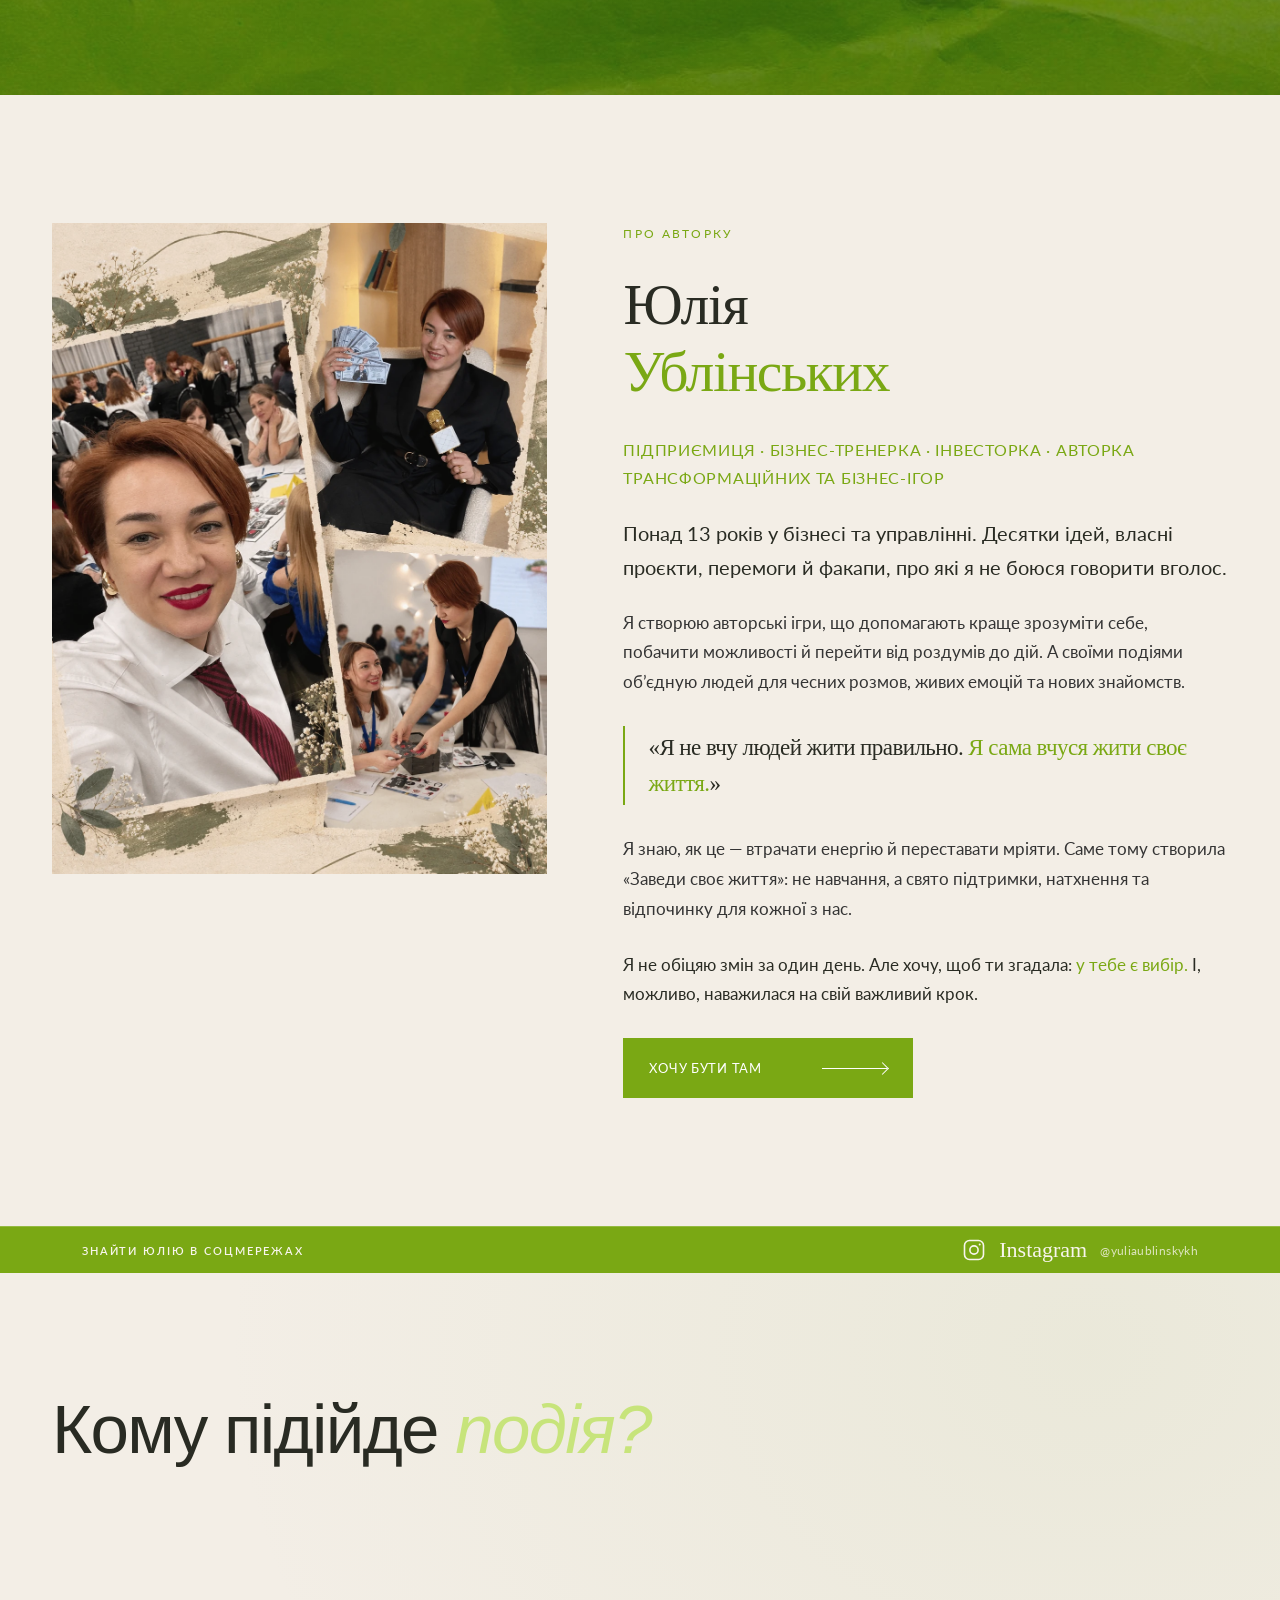
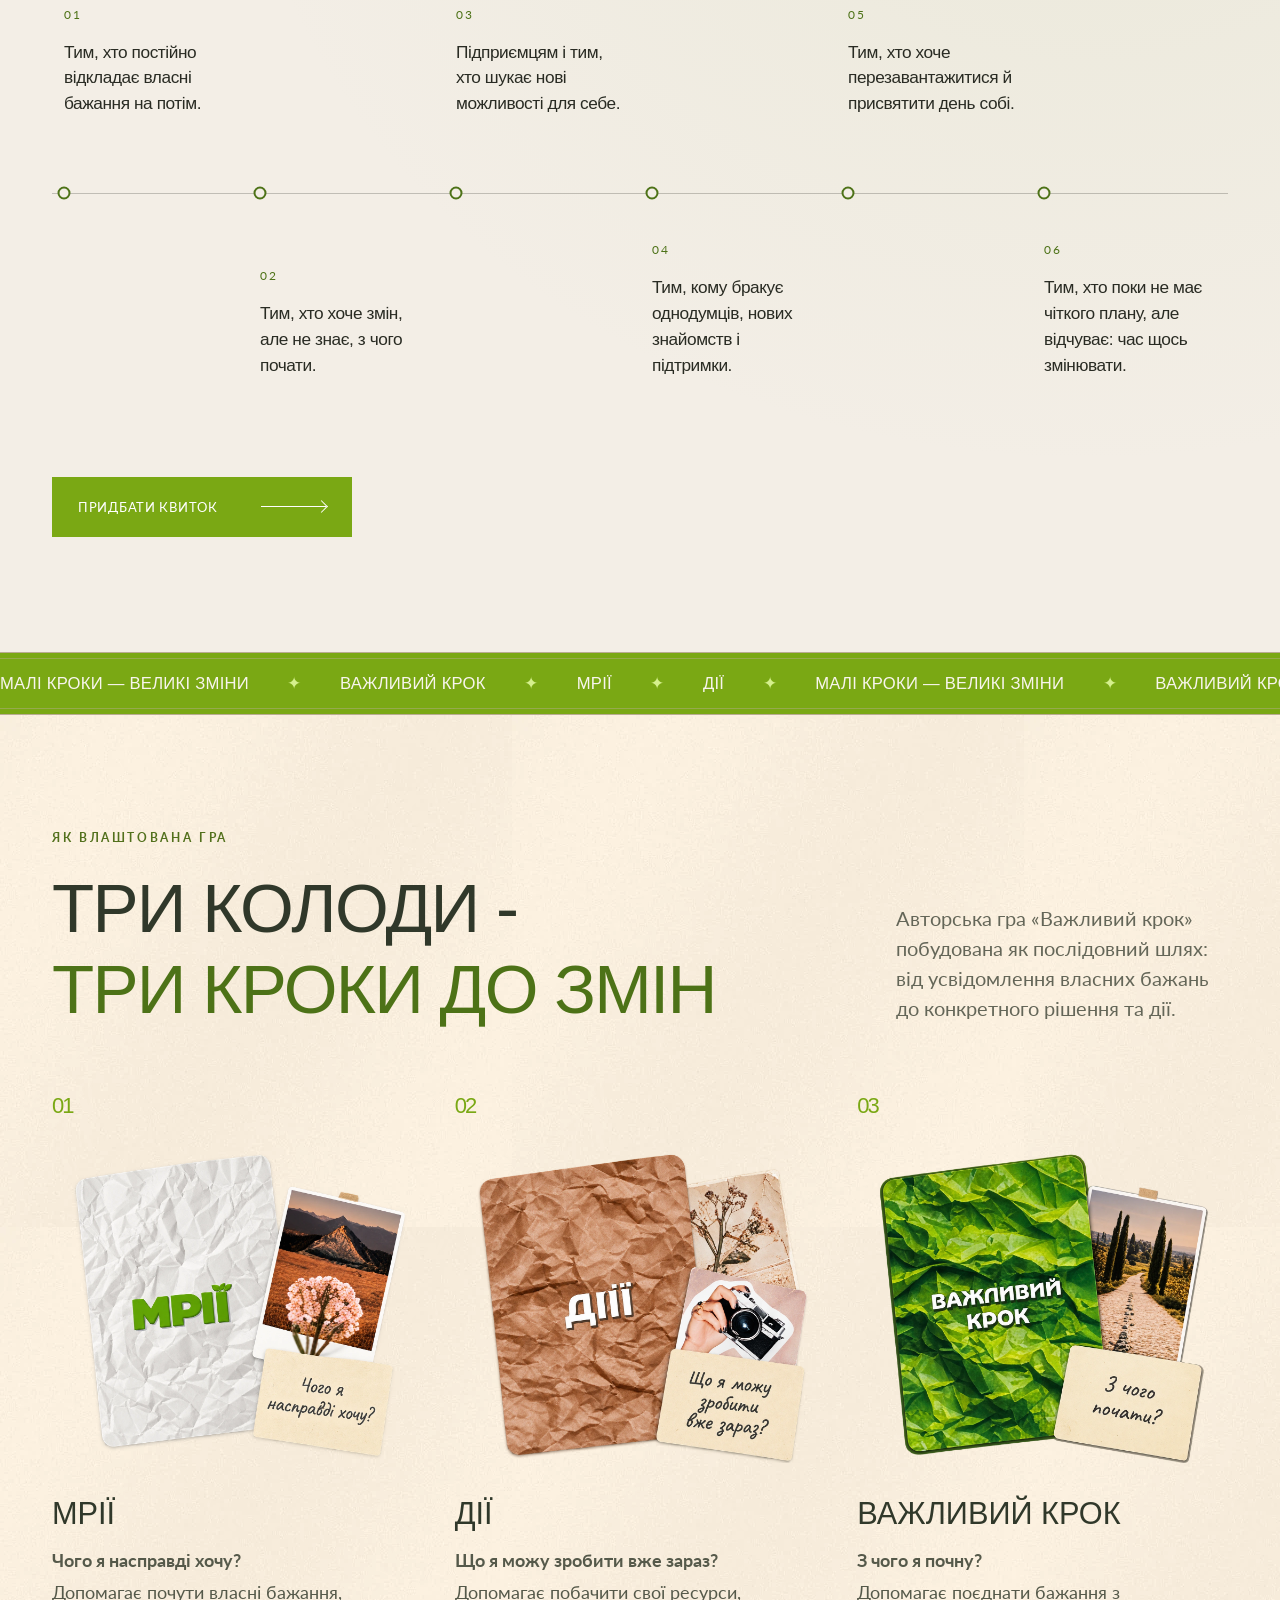
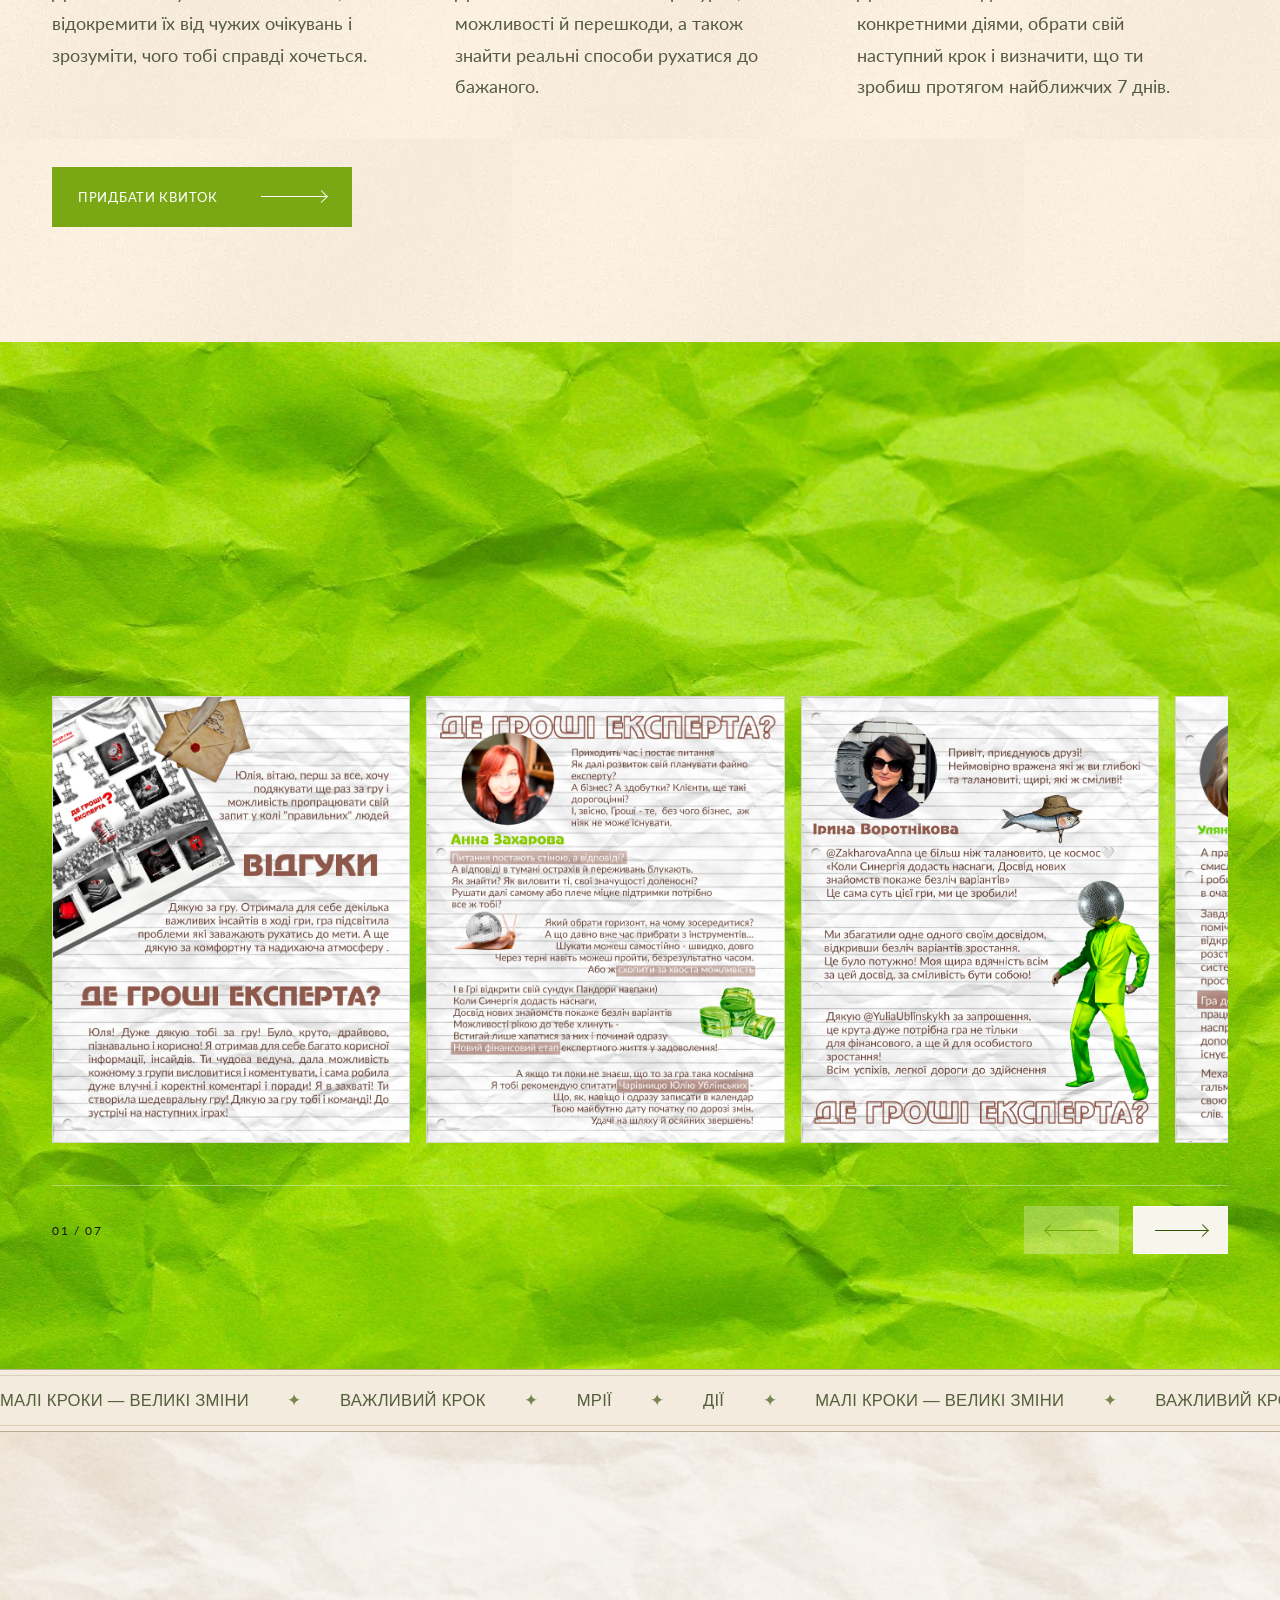
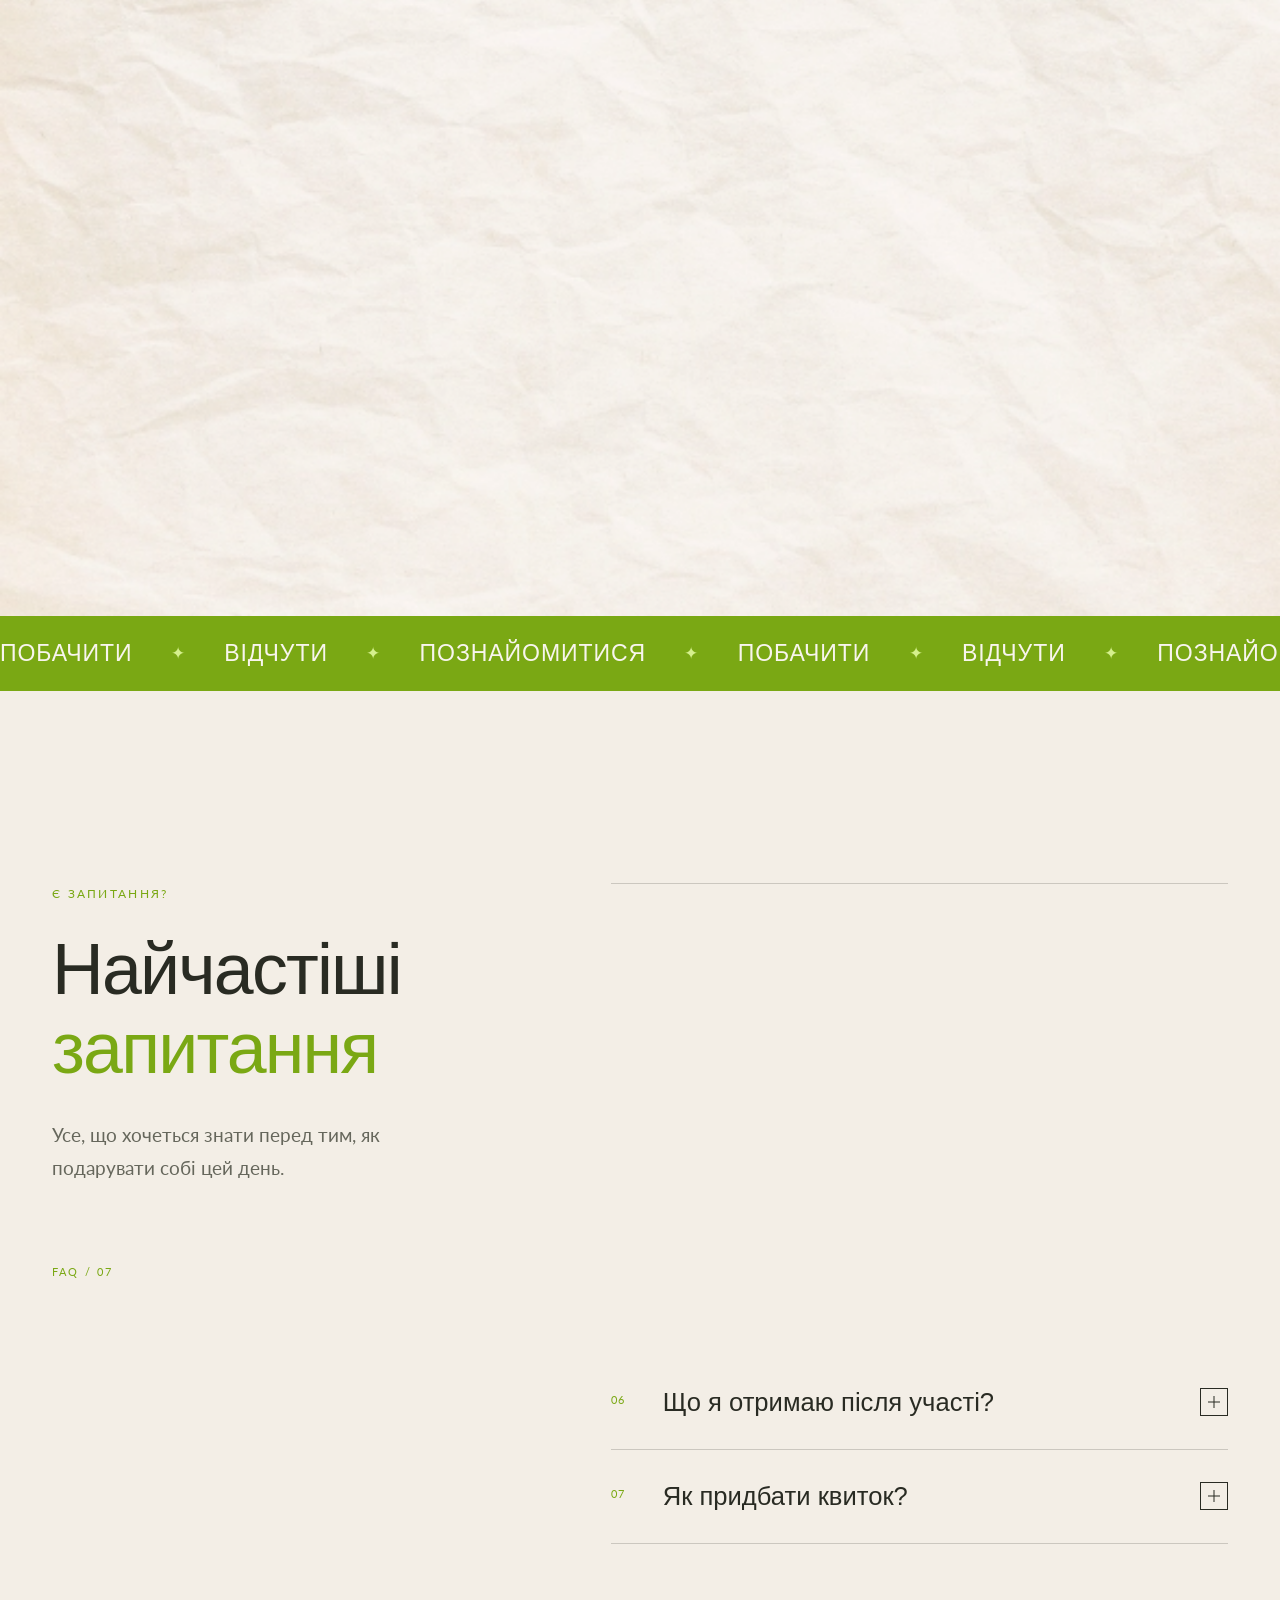
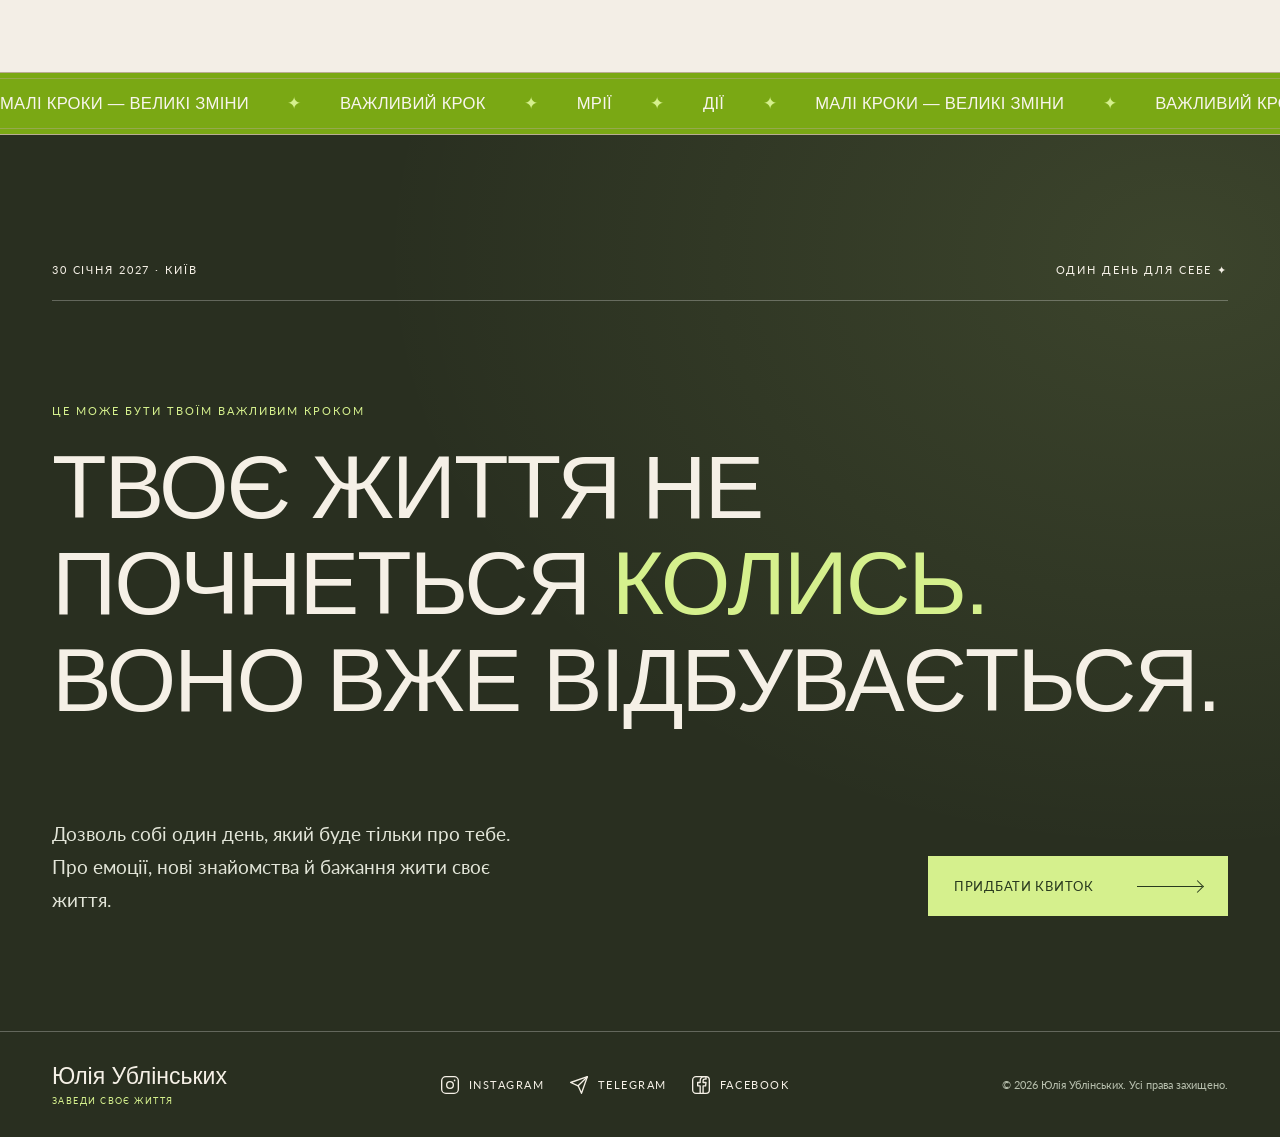
==== commit 6ecc986a: "Add files via upload" ====
--- a/index.html
+++ b/index.html
@@ -164,7 +164,7 @@
           <div class="for-whom__heading" data-whom-reveal="">
             <p class="eyebrow" data-site-reveal="">ТРЕНІНГ ДЛЯ ТЕБЕ ЯКЩО ТИ:</p>
             <h2 data-site-reveal="" id="for-whom-title">
-              Запитуєш себе,- а коли я востаннє обирала себе?
+              Запитуєш себе: "А коли я востаннє обирала себе?"
             </h2>
             <p class="for-whom__description" data-site-reveal="">
               Не що потрібно іншим, не що треба встигнути, а чого насправді
@@ -258,7 +258,7 @@
             </h2>
 
             <p class="event-about__intro" data-site-reveal="">
-              «Заведи своє життя» — інтерактивний тренінг, для жінок, які хочуть
+              «Заведи своє життя» — інтерактивний тренінг для жінок, які хочуть
               не просто говорити про зміни, а почати рухатися до них.
             </p>
 
@@ -497,7 +497,7 @@
                   <h3>Особиста історія Юлії</h3>
                   <p>
                     Юлія поділиться власною історією, непростими рішеннями та
-                    досвідом, який допомагає рухатися вперед іти вперед.
+                    досвідом, який допомагає рухатися та йти вперед.
                   </p>
                 </div>
               </article>
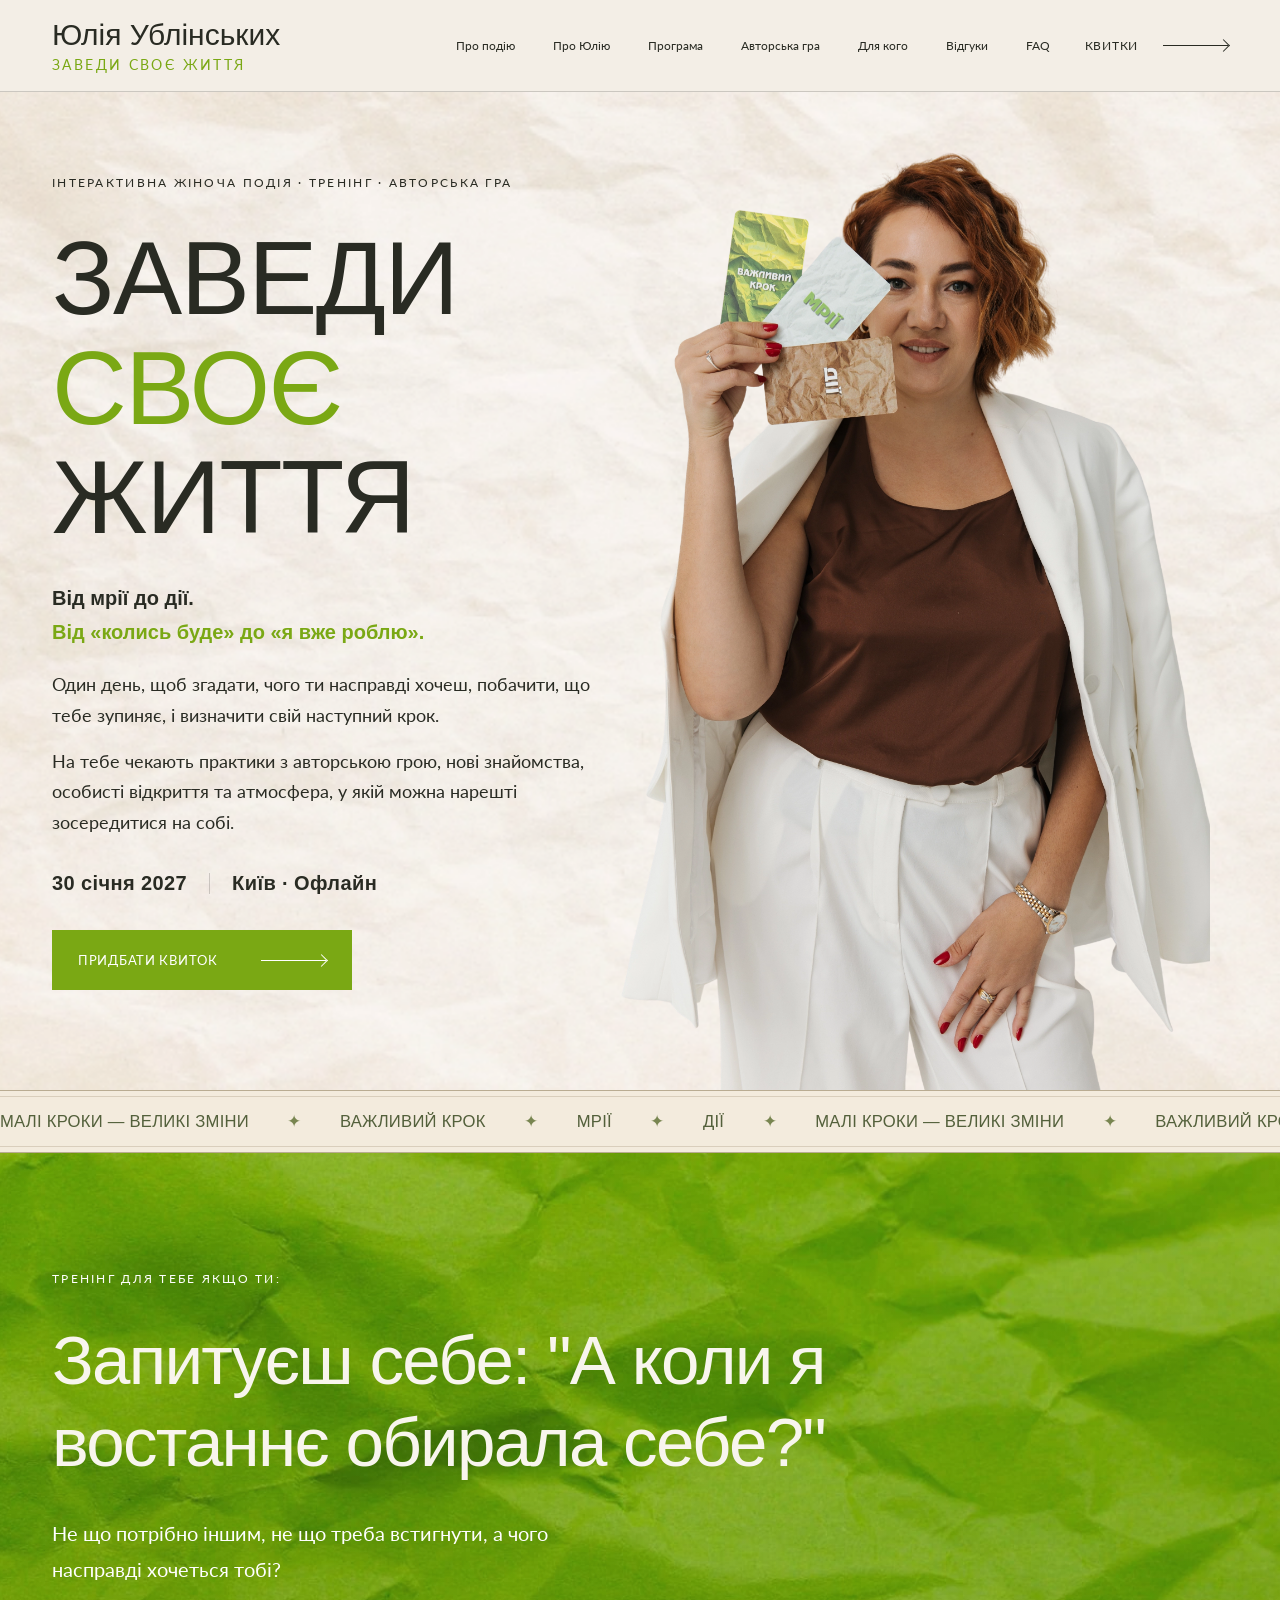
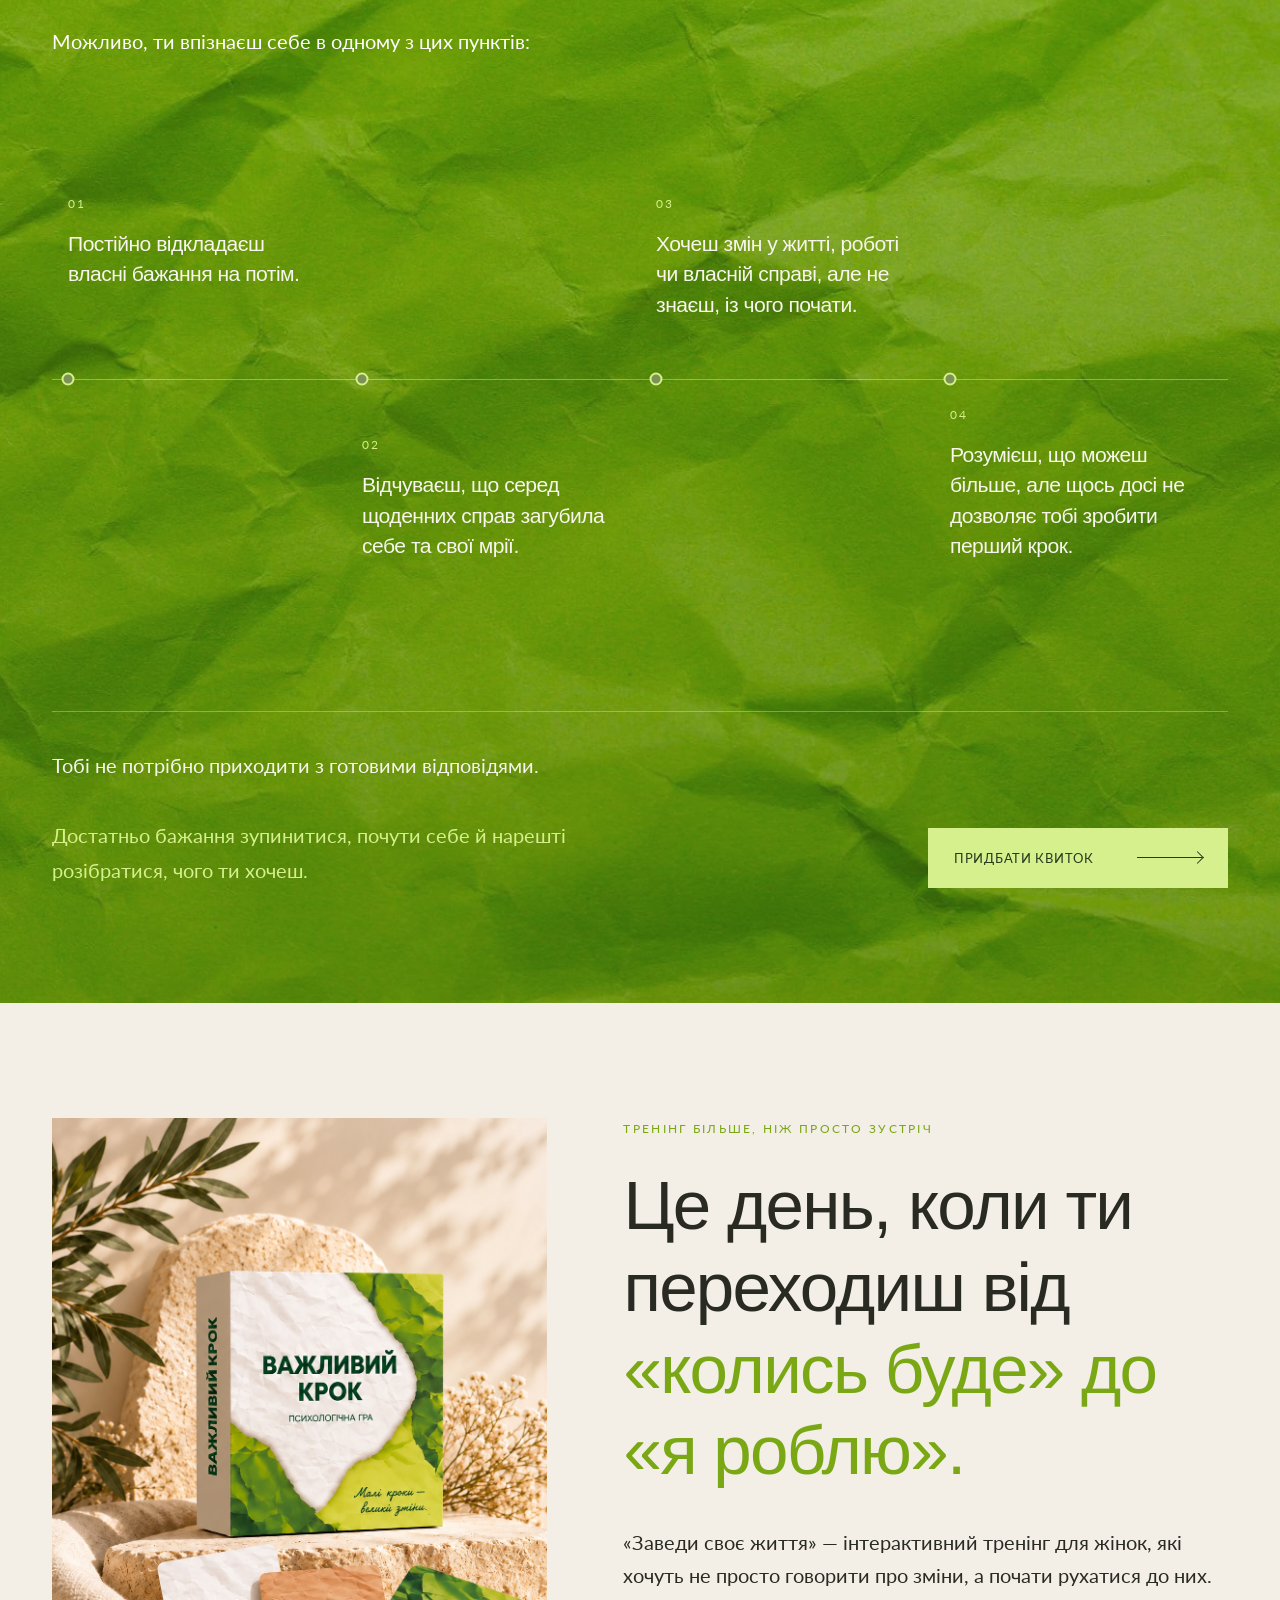
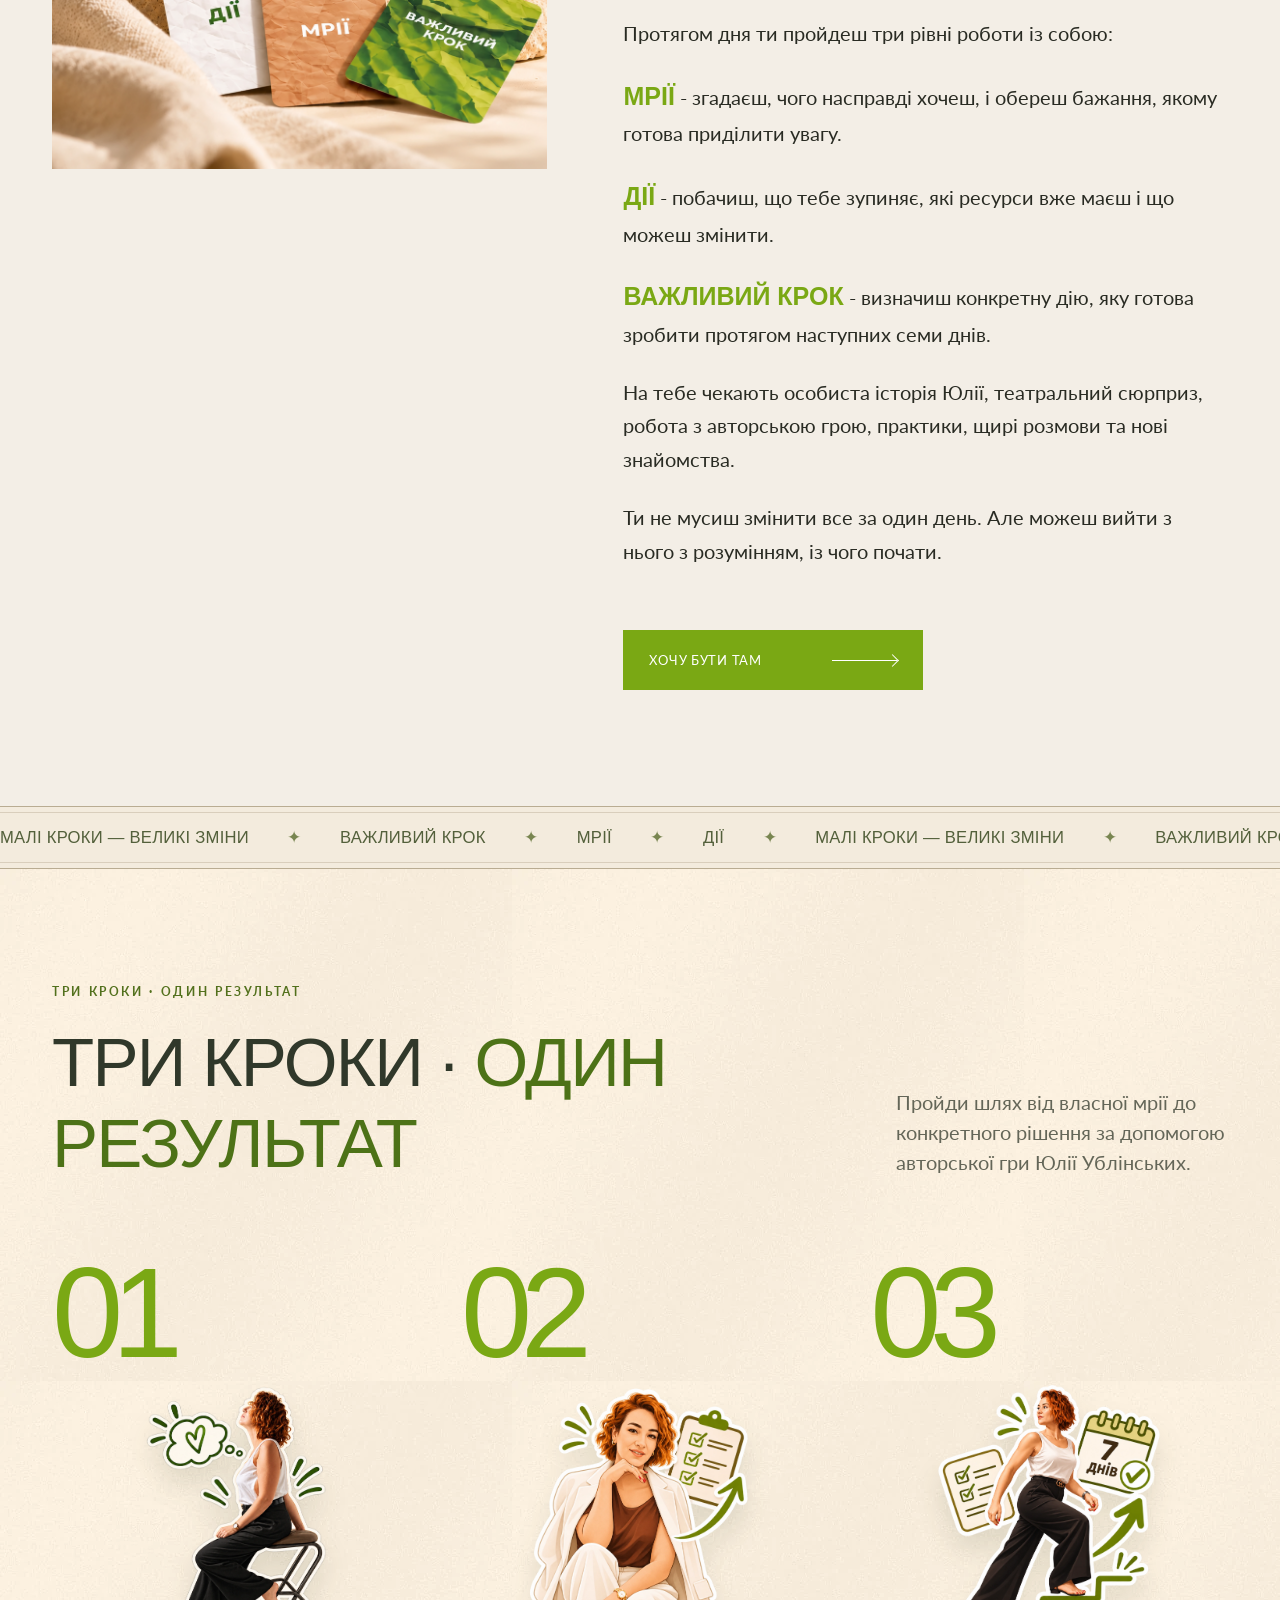
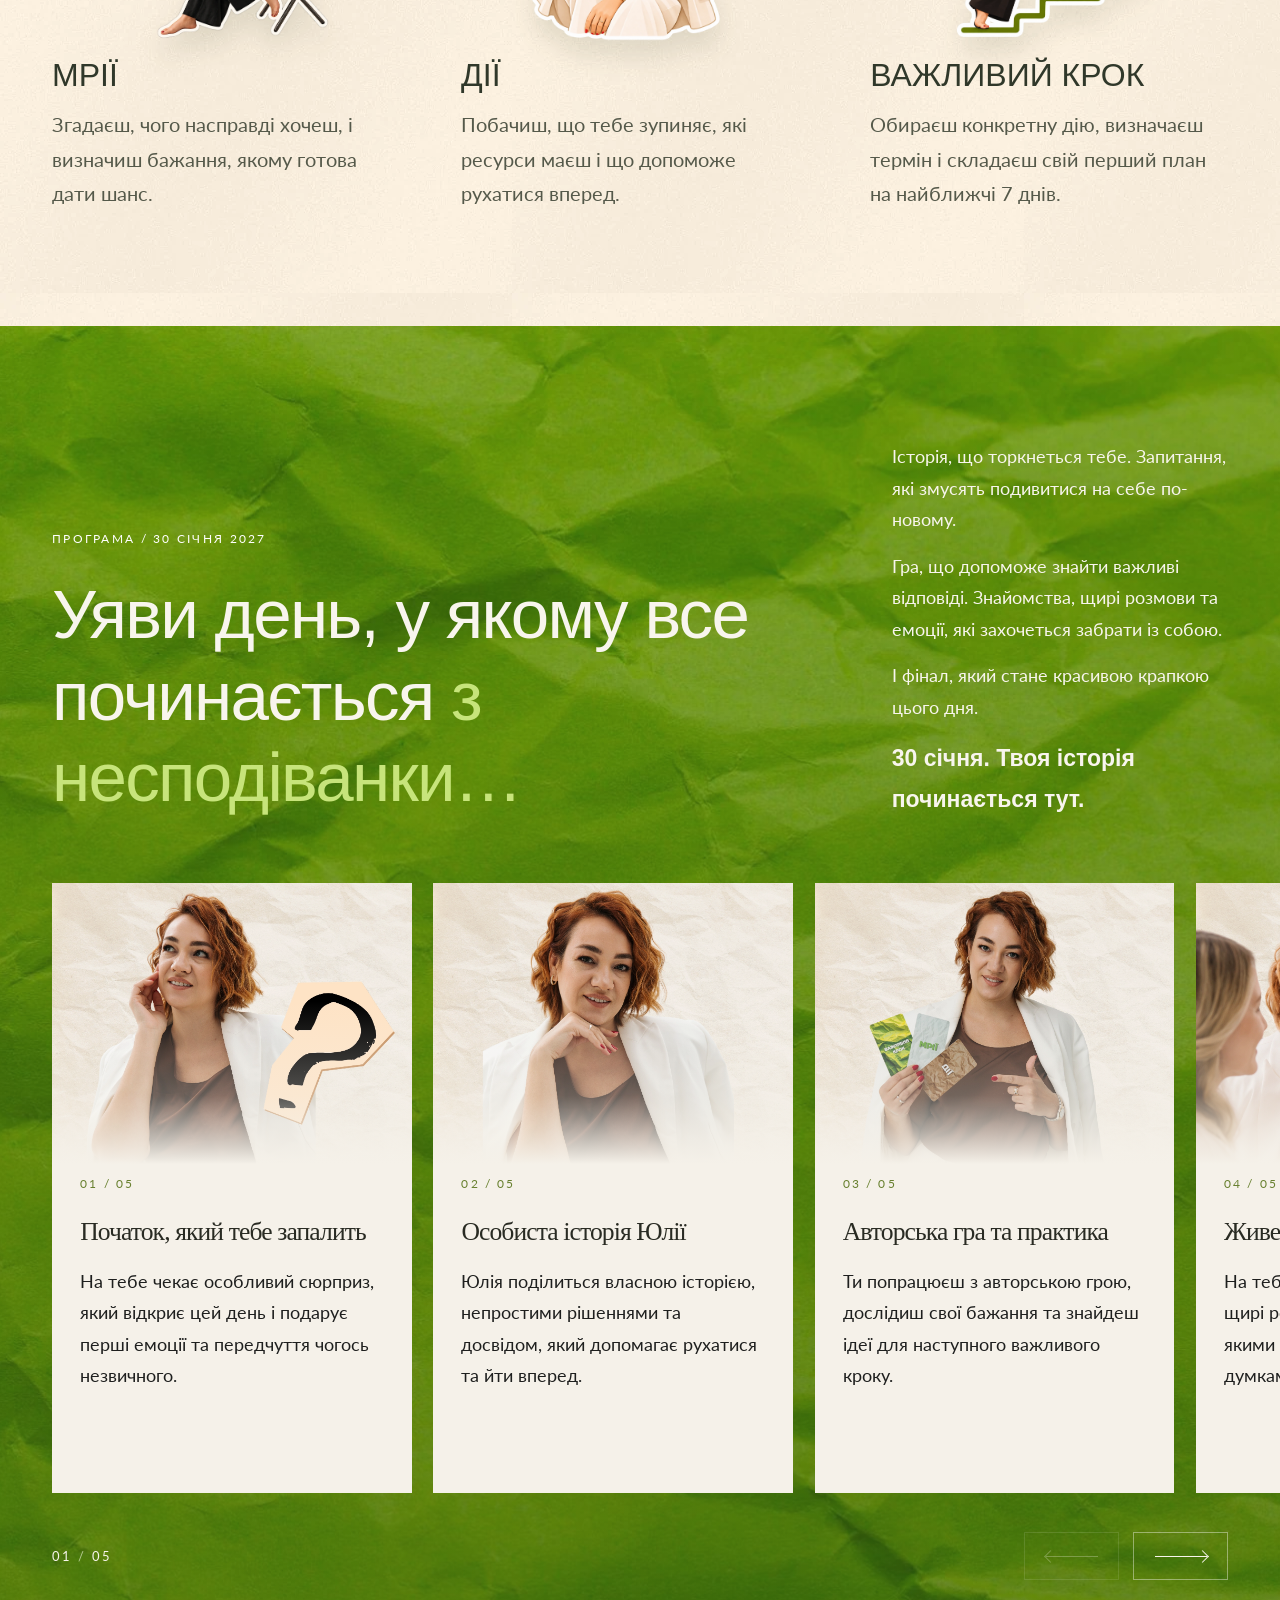
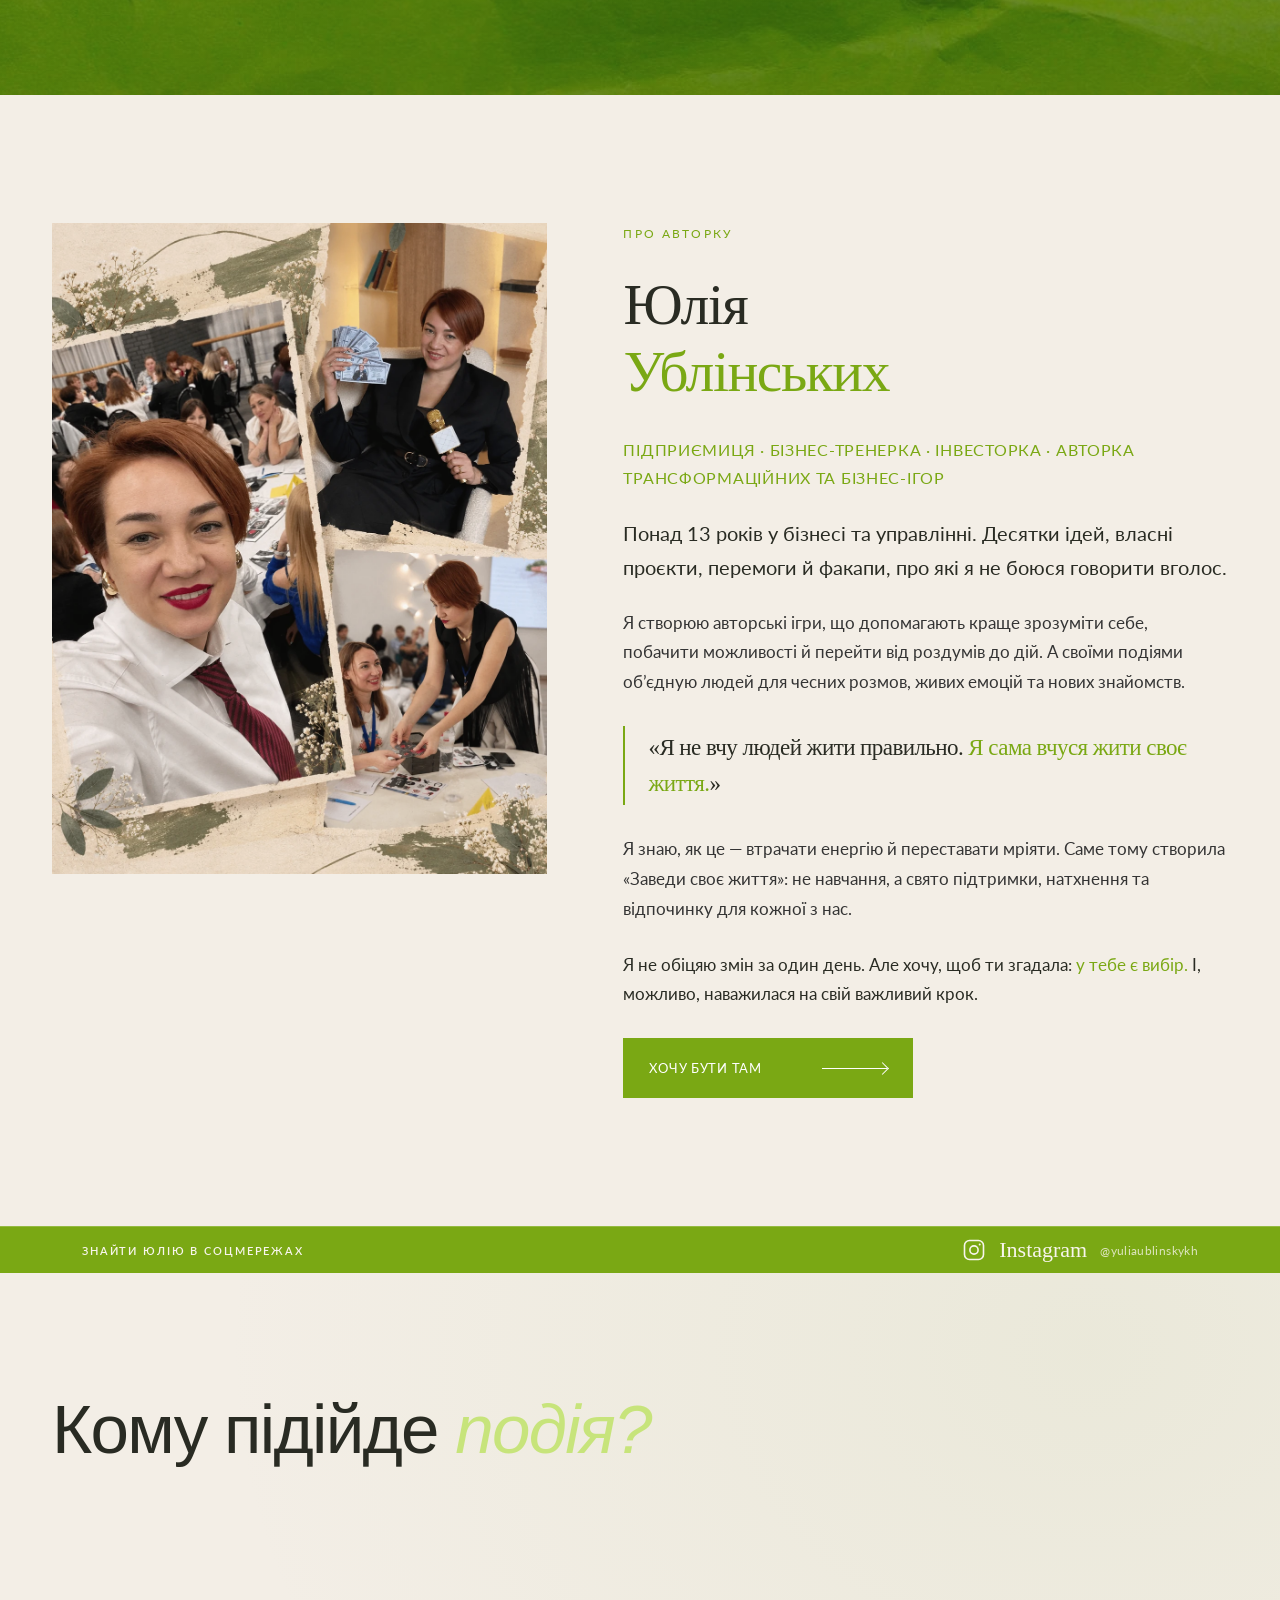
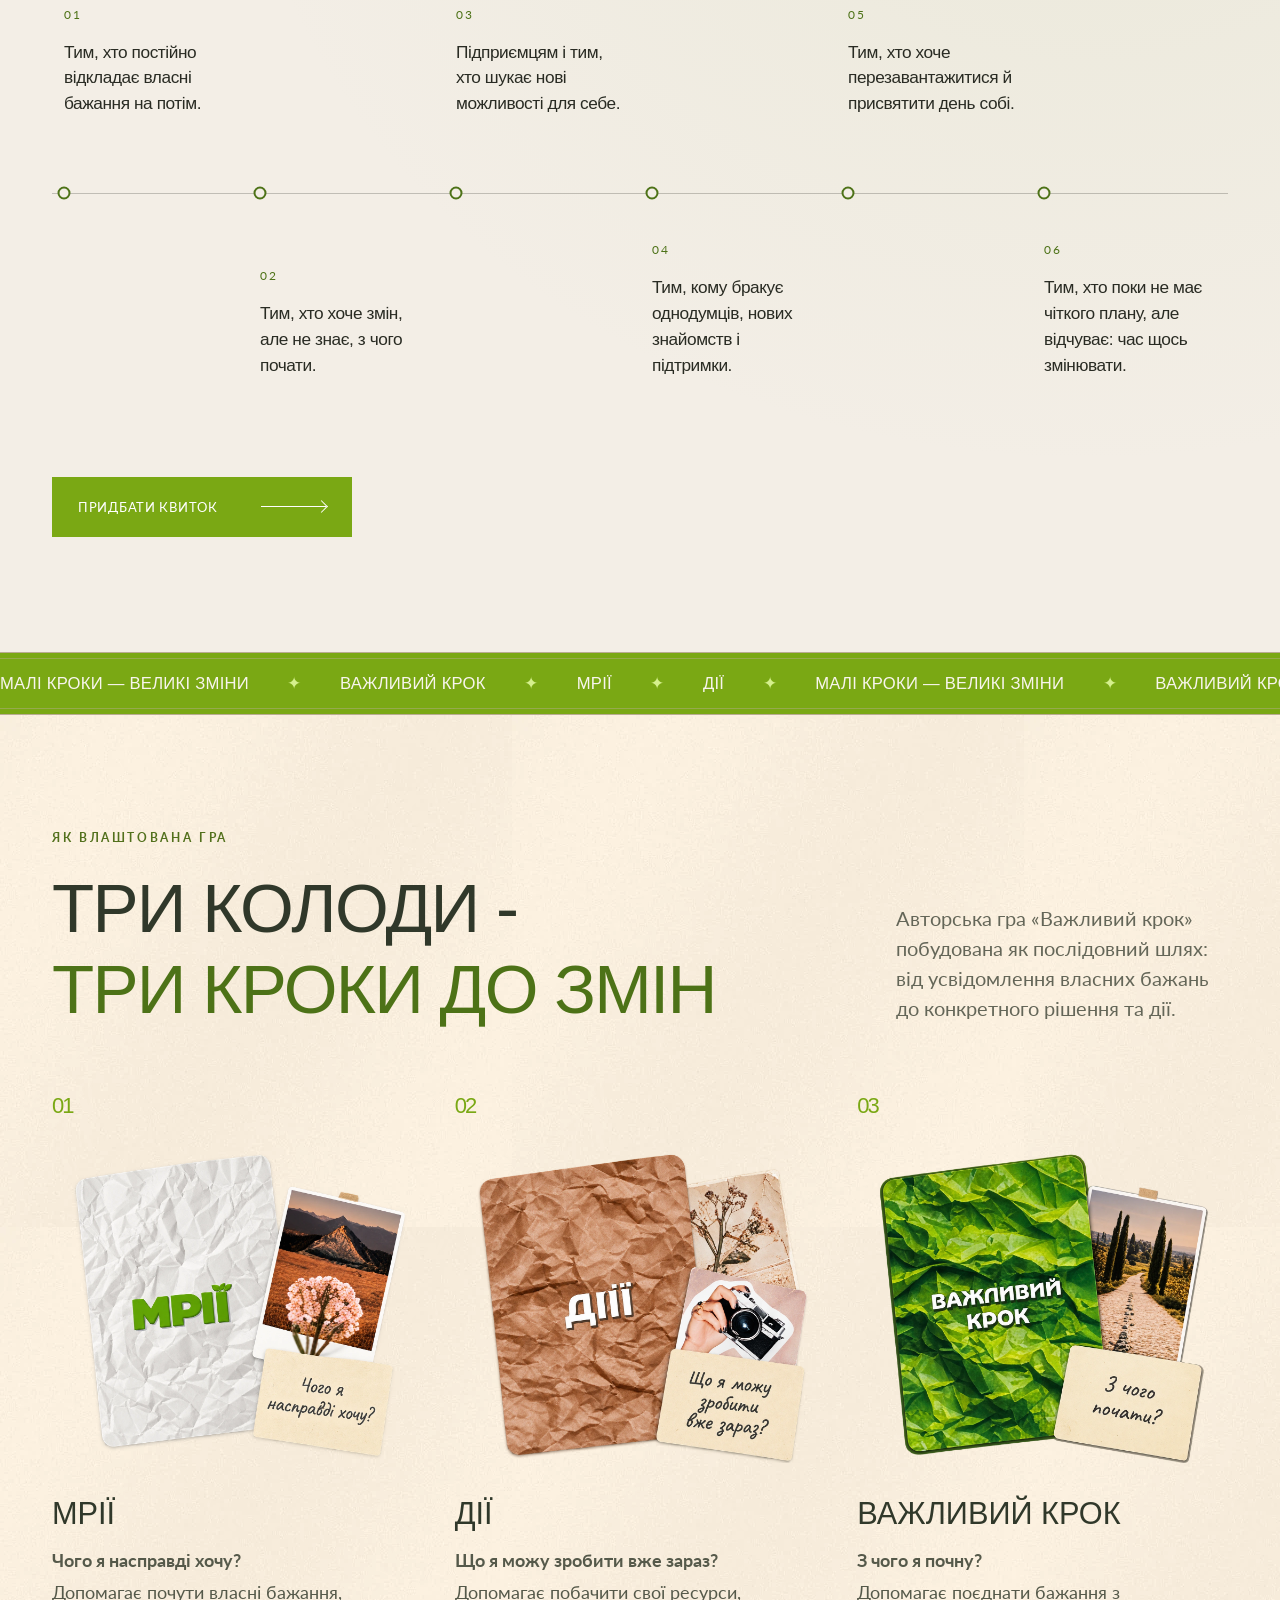
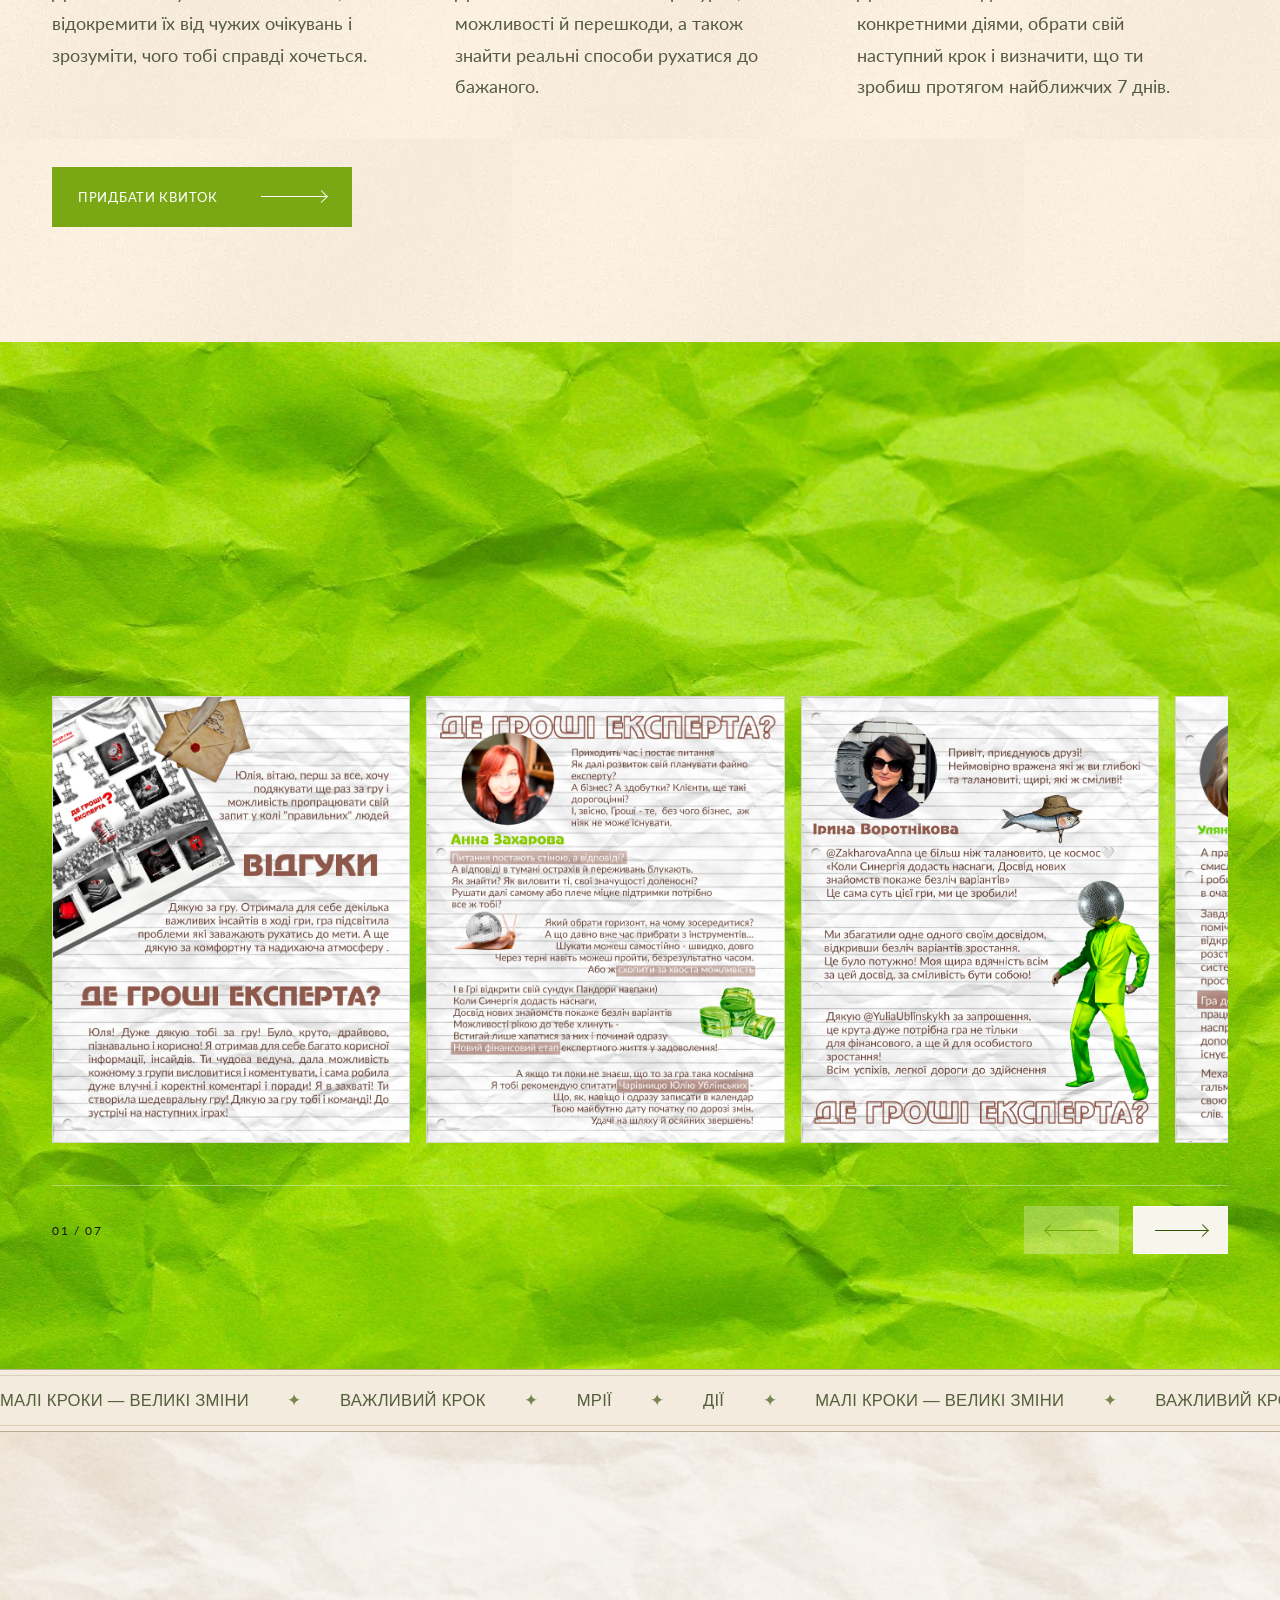
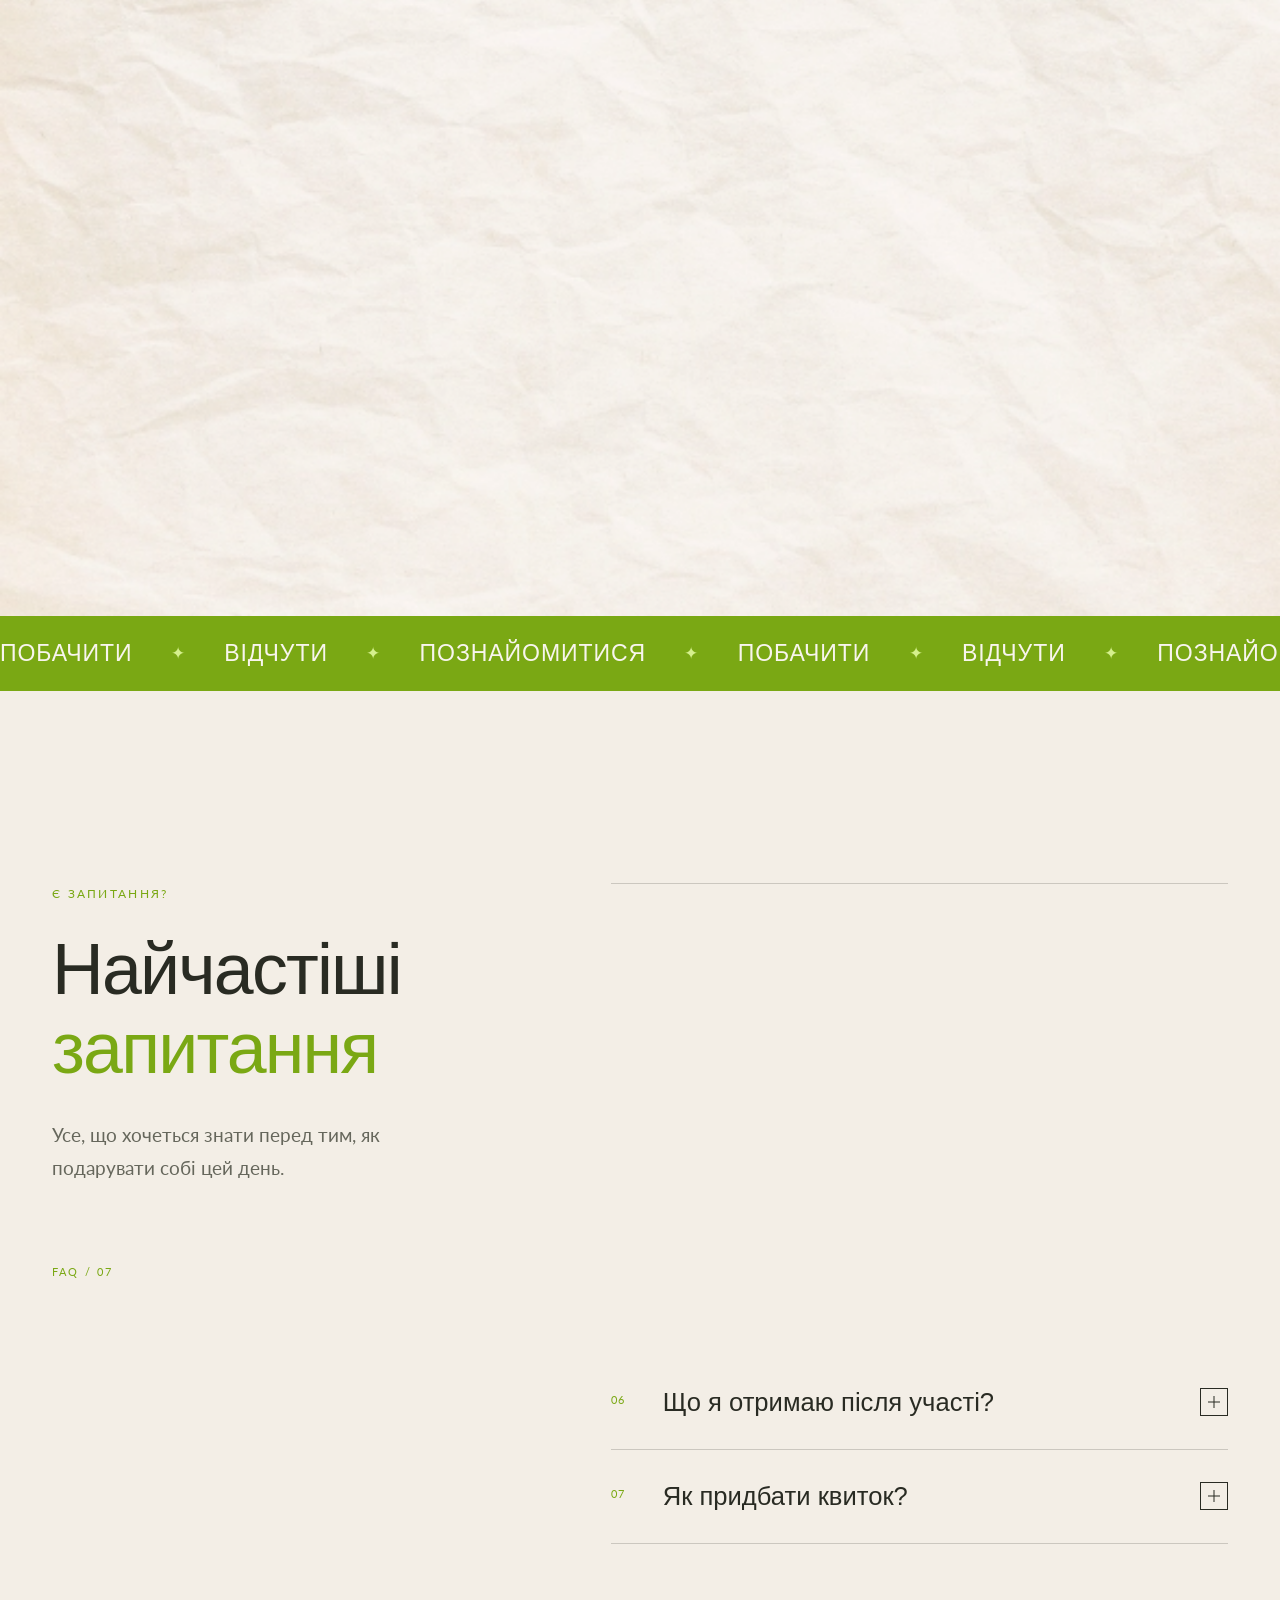
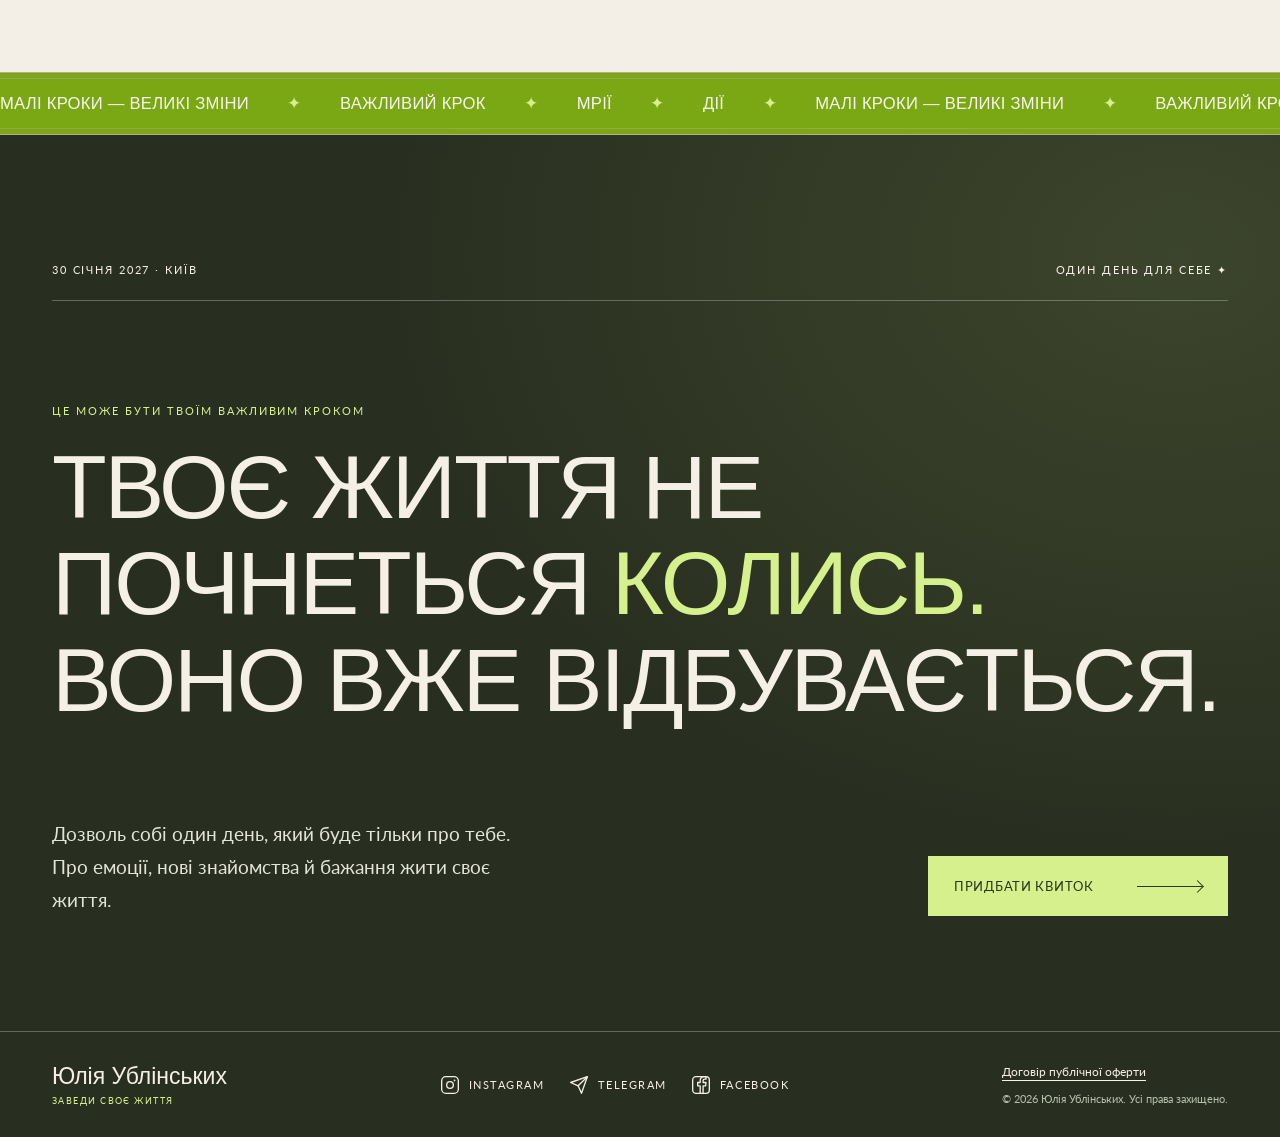
==== commit 4742fc2c: "Add files via upload" ====
--- a/index.html
+++ b/index.html
@@ -1388,7 +1388,10 @@
               </a>
             </div>
 
+            <div class="closing__legal">
+              <a class="closing__offer-link" href="offer.html">Договір публічної оферти</a>
             <small>© 2026 Юлія Ублінських. Усі права захищено.</small>
+            </div>
           </div>
         </footer>
       </section>
--- a/style.css
+++ b/style.css
@@ -3876,3 +3876,123 @@
     gap: 16px 22px;
   }
 }
+
+/* Public offer — shared site typography and palette */
+.closing__legal {
+  display: flex;
+  flex-direction: column;
+  gap: 10px;
+}
+.closing__offer-link {
+  font-size: 12px;
+  line-height: 1.5;
+  text-decoration: underline;
+  text-underline-offset: 4px;
+  color: inherit;
+}
+.closing__offer-link:hover {
+  color: #d5f08d;
+}
+.closing__footer-inner {
+  flex-wrap: wrap;
+  padding-block: 22px;
+}
+.offer-main {
+  max-width: 940px;
+  padding-block: clamp(45px, 7vw, 100px);
+}
+.offer-document {
+  overflow-wrap: anywhere;
+}
+.offer-document h1 {
+  font-family: UkrainianAdverGothic, Arial, sans-serif;
+  font-weight: 400;
+  font-size: clamp(24px, 4vw, 29px);
+  line-height: 1.55;
+  margin: 0 0 20px;
+  padding-bottom: 20px;
+}
+.offer-document h2 {
+  font-family: UkrainianAdverGothic, Arial, sans-serif;
+  font-weight: 400;
+  font-size: 21px;
+  line-height: 1.25;
+  margin: 20px 0 18px;
+  padding-top: 24px;
+  color: #43552d;
+}
+.offer-document p,
+.offer-document li {
+  font-size: 17px;
+  line-height: 1.8;
+  margin: 0 0 14px;
+}
+.offer-contacts {
+  padding-left: 24px;
+}
+.offer-back {
+  display: inline-flex;
+  align-items: center;
+  gap: 14px;
+  font-size: 13px;
+}
+.offer-back .long-arrow {
+  transform: rotate(180deg);
+  width: 34px;
+}
+.offer-back:hover {
+  color: #43552d;
+}
+.offer-back--bottom {
+  margin-top: 35px;
+  justify-content: flex-start;
+}
+.offer-back--bottom .long-arrow {
+  transform: rotate(180deg);
+}
+.offer-footer {
+  background: #293a1e;
+  color: #f8f5ed;
+}
+@media (max-width: 700px) {
+  .offer-document p,
+  .offer-document li {
+    font-size: 16px;
+    line-height: 1.7;
+  }
+  .offer-page .brand {
+    flex-shrink: 1;
+    min-width: 0;
+  }
+  .offer-page .brand-name {
+    font-size: clamp(18px, 5vw, 26px);
+  }
+  .offer-page .brand-event {
+    font-size: 10px;
+  }
+  .offer-page .header-inner {
+    gap: 10px;
+  }
+  .offer-back {
+    flex-shrink: 0;
+    gap: 8px;
+    font-size: 12px;
+  }
+  .offer-back .long-arrow {
+    width: 20px;
+  }
+  .closing__legal {
+    align-items: center;
+  }
+}
+
+/* Clickable offer contacts */
+.offer-document .offer-contact-link {
+  color: #43552d;
+  text-decoration: underline;
+  text-underline-offset: 4px;
+  transition: color 0.2s ease;
+}
+.offer-document .offer-contact-link:hover {
+  color: var(--olive);
+}
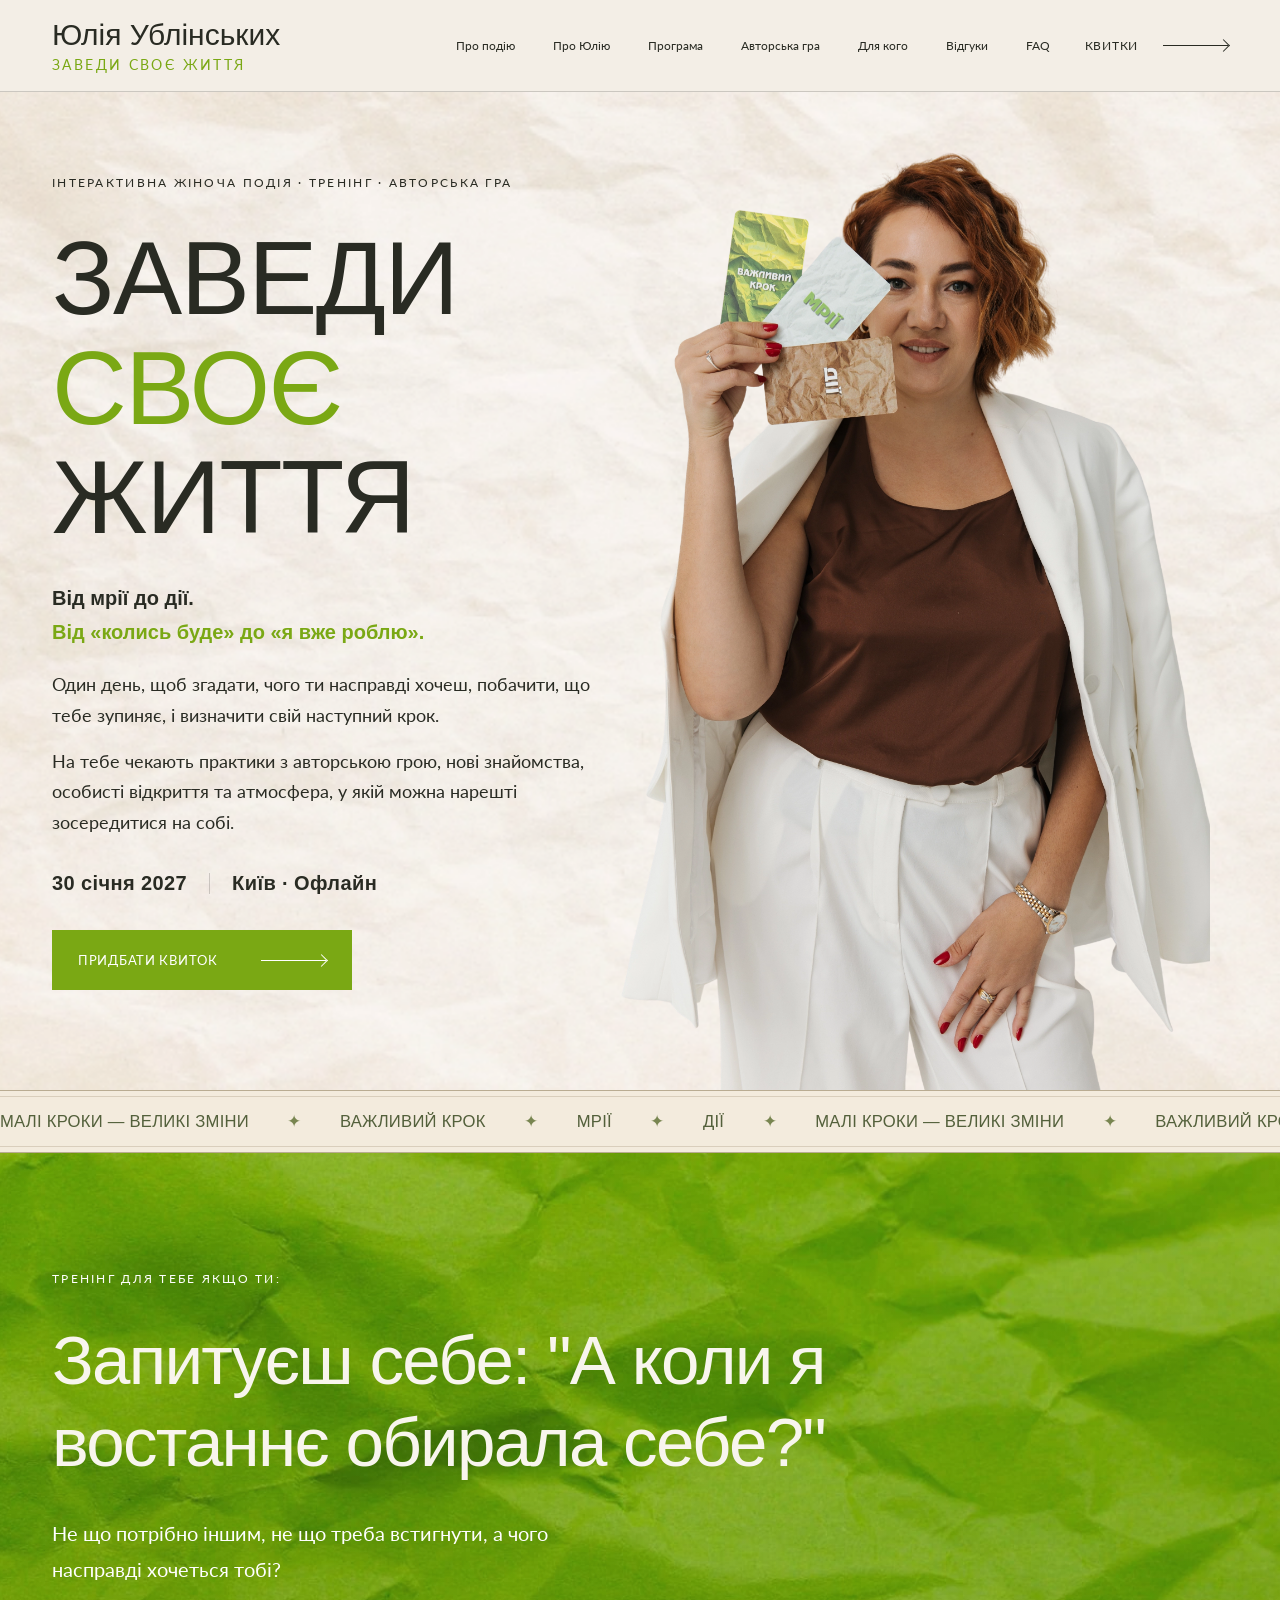
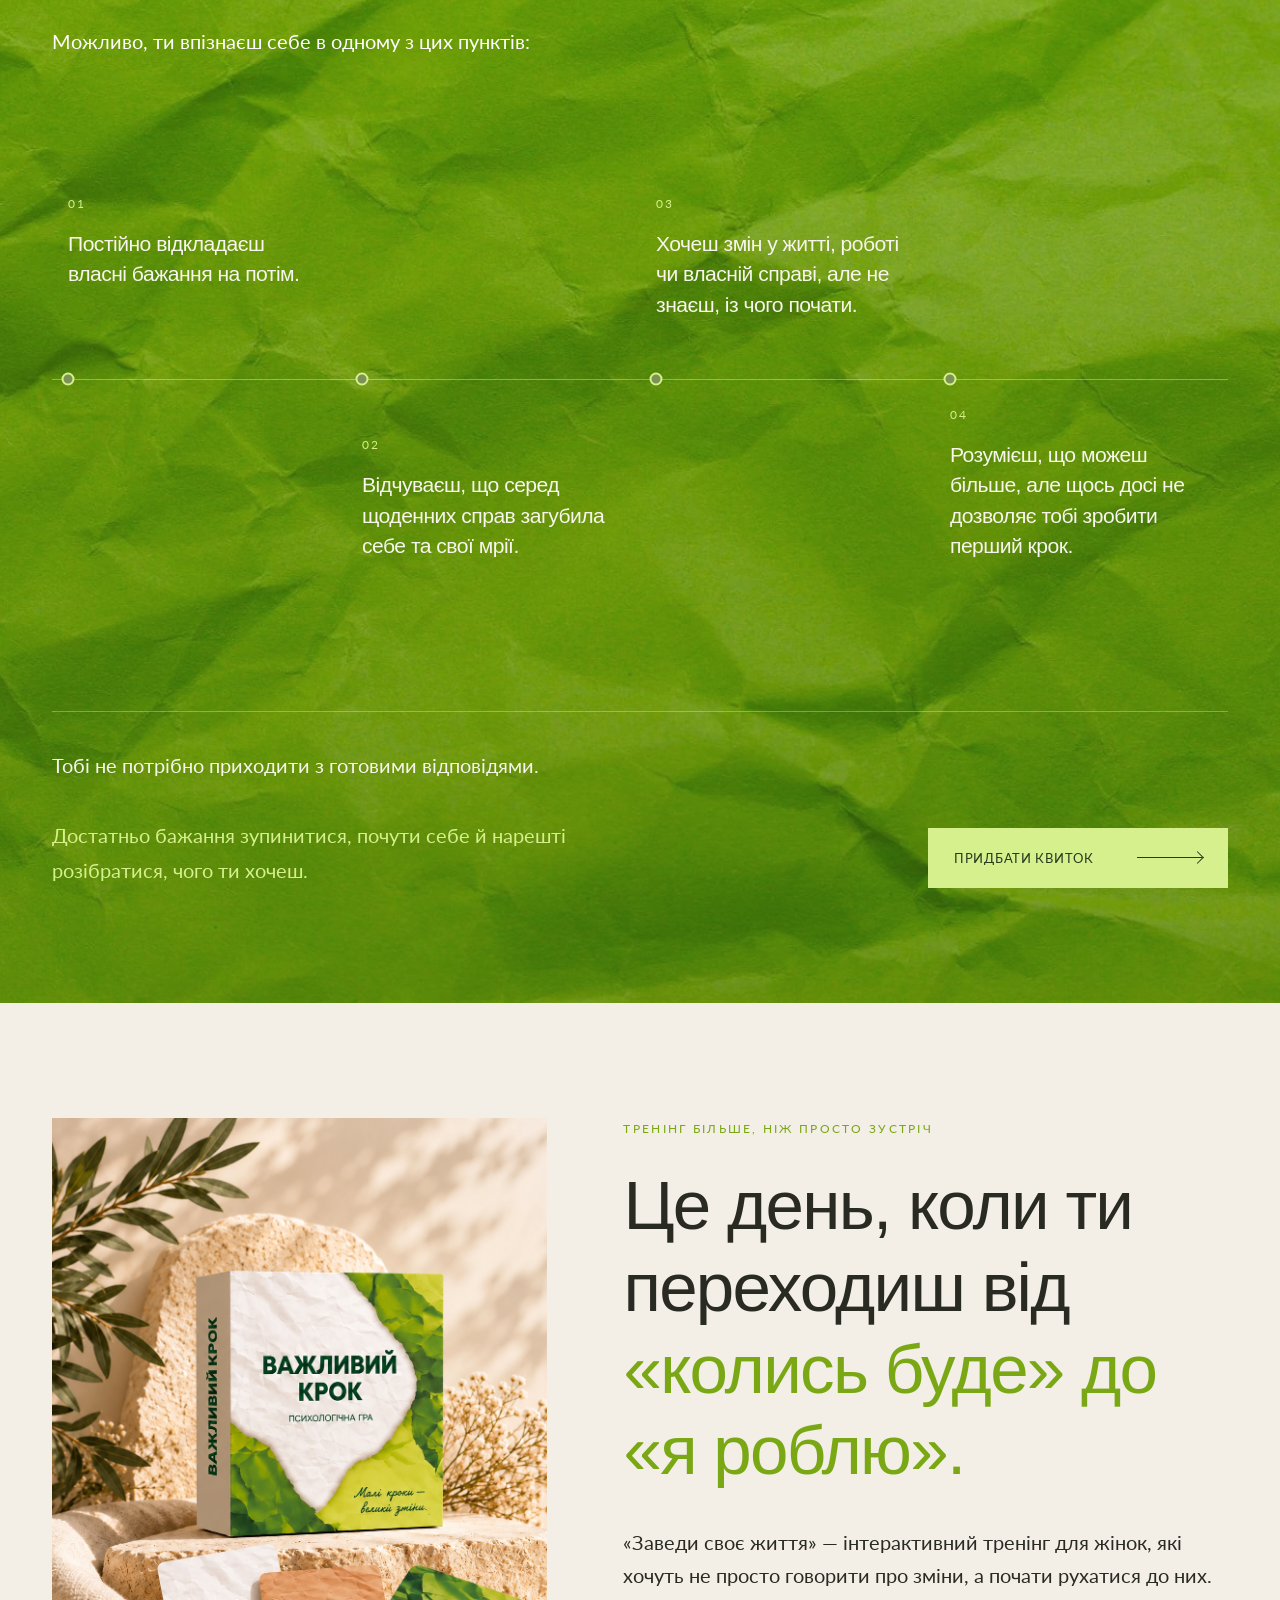
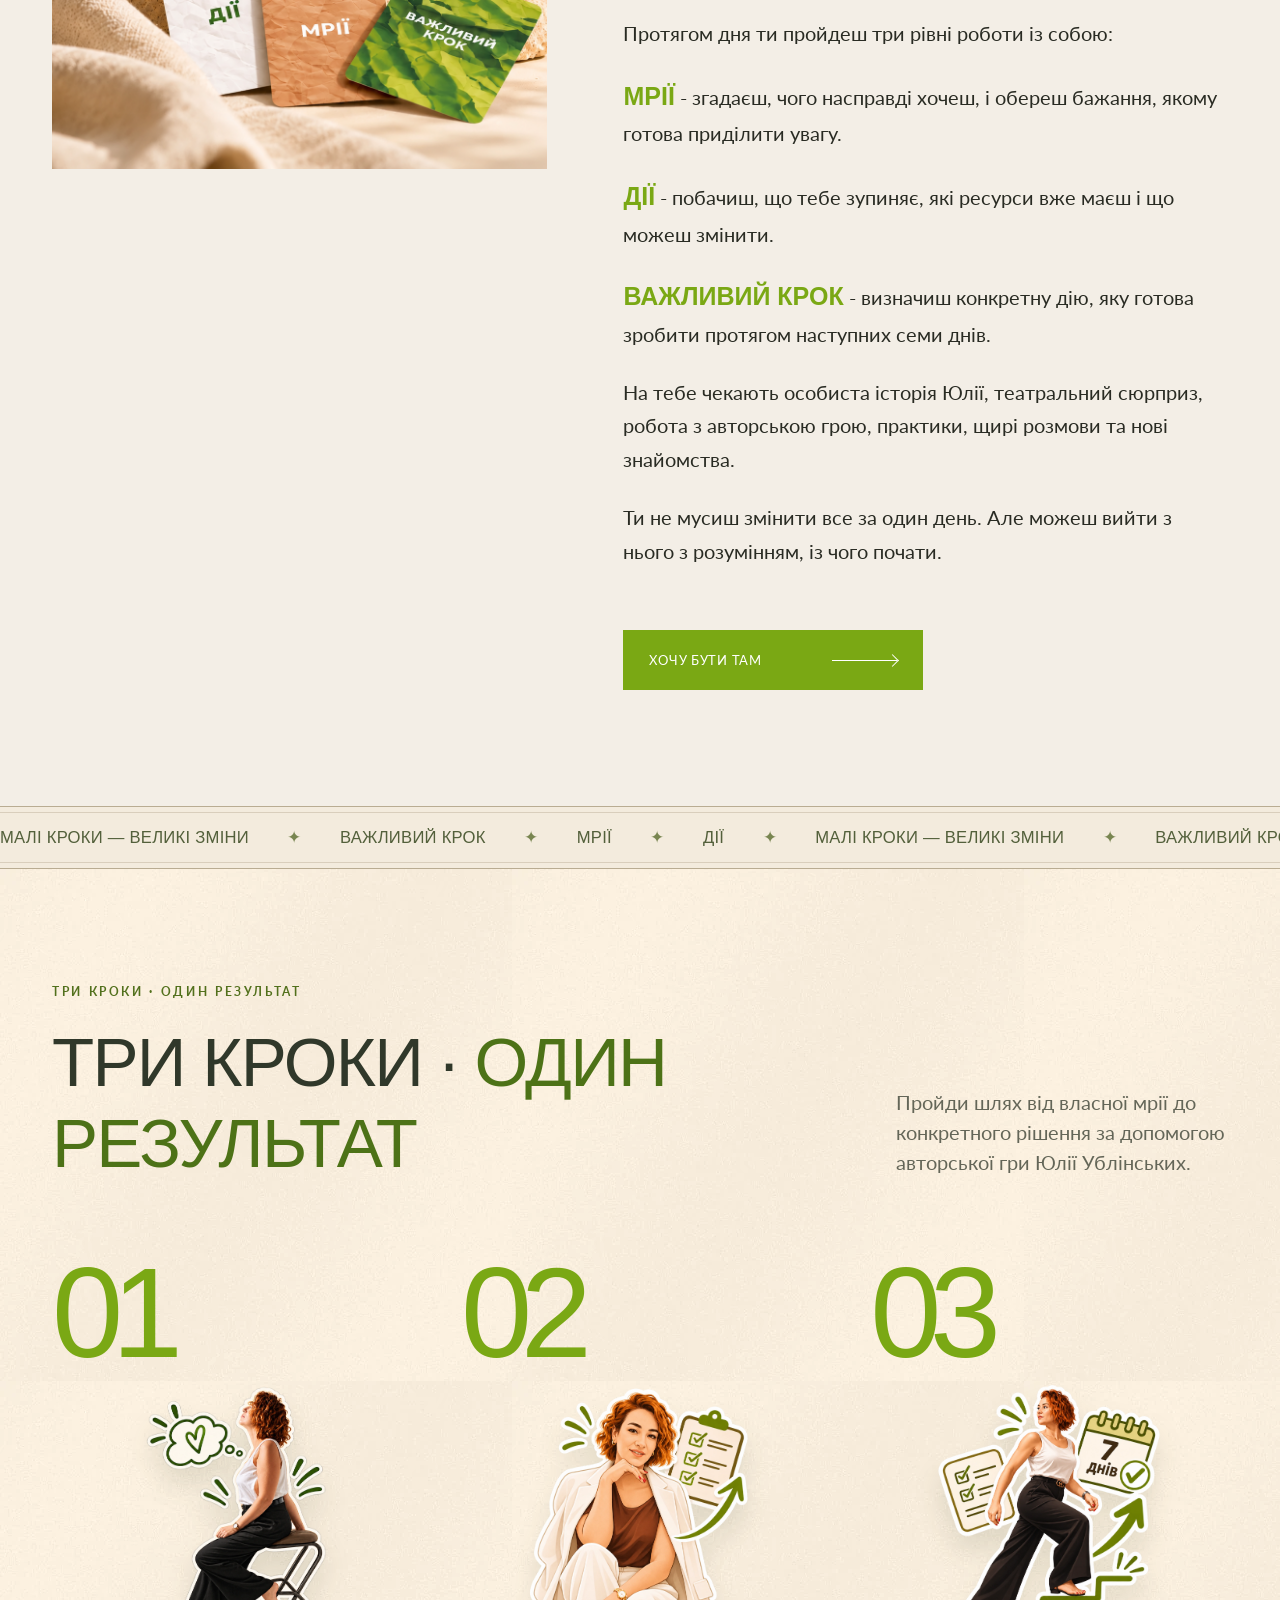
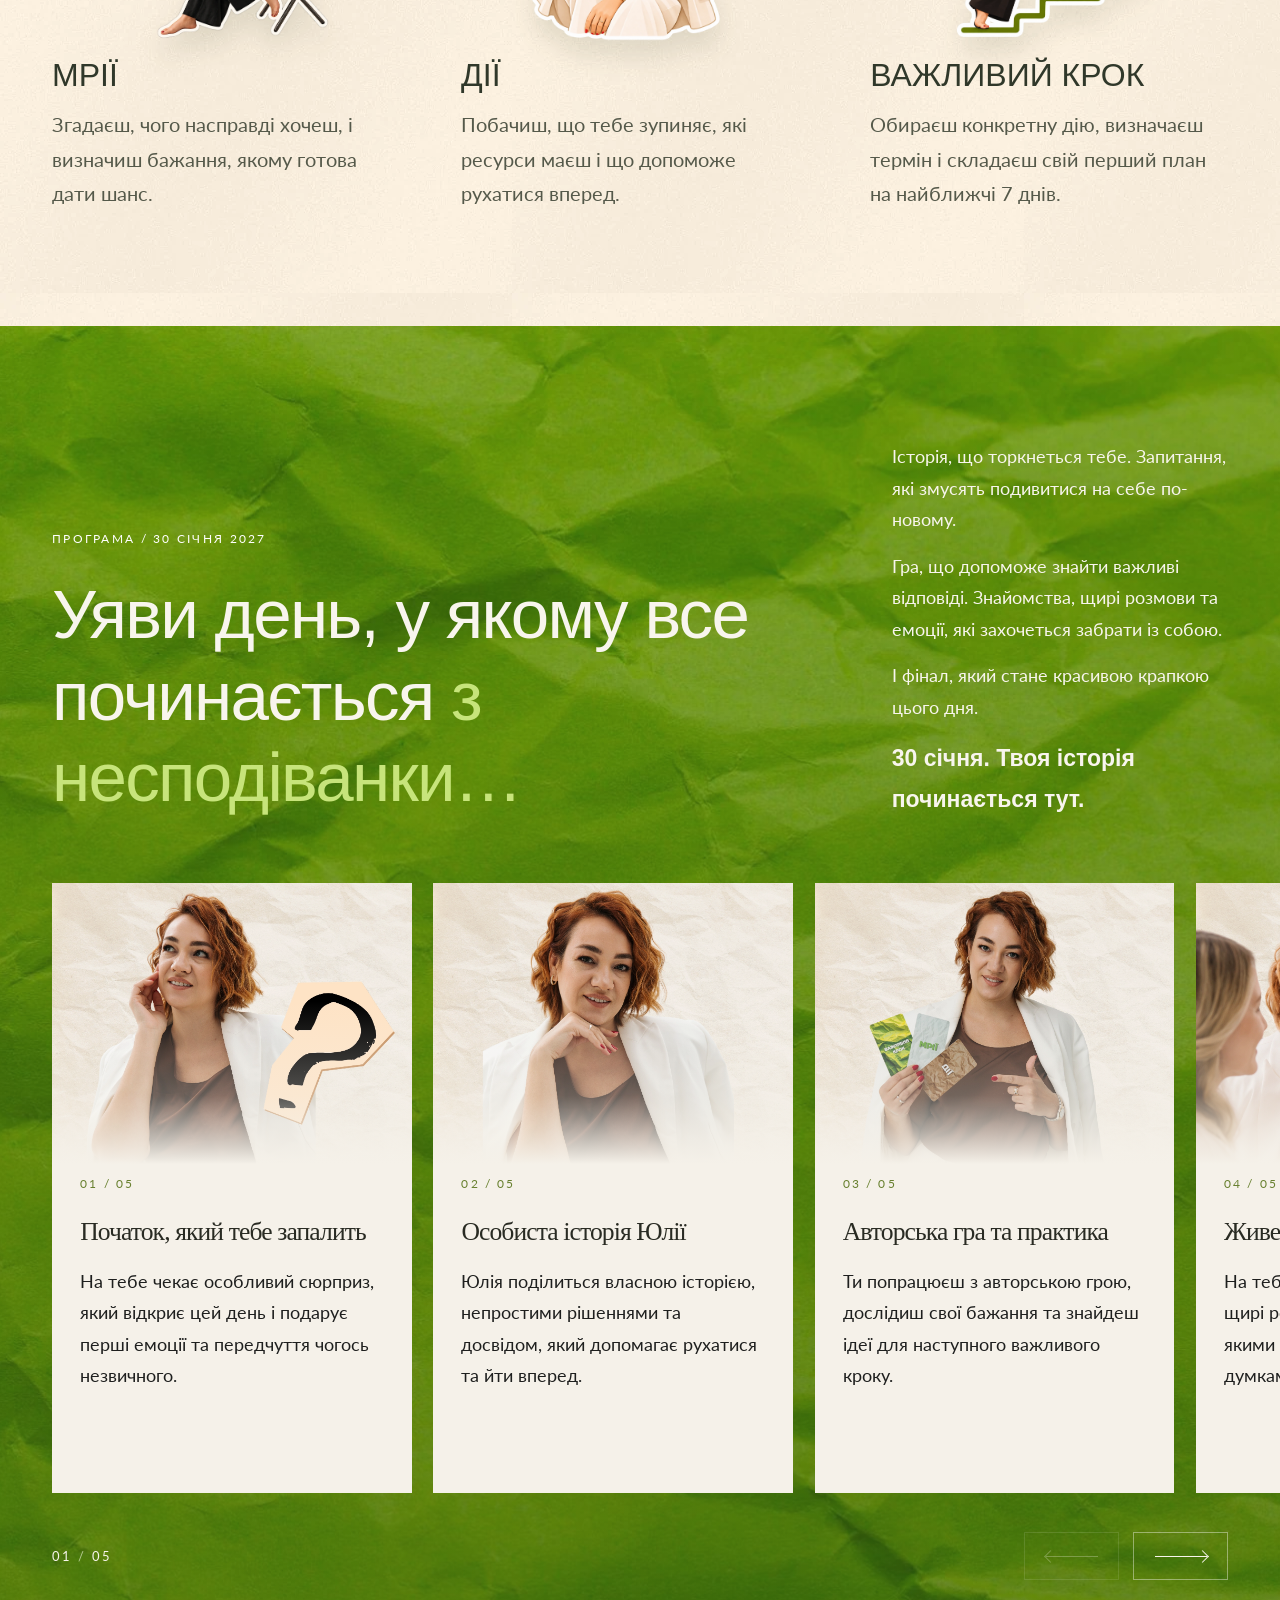
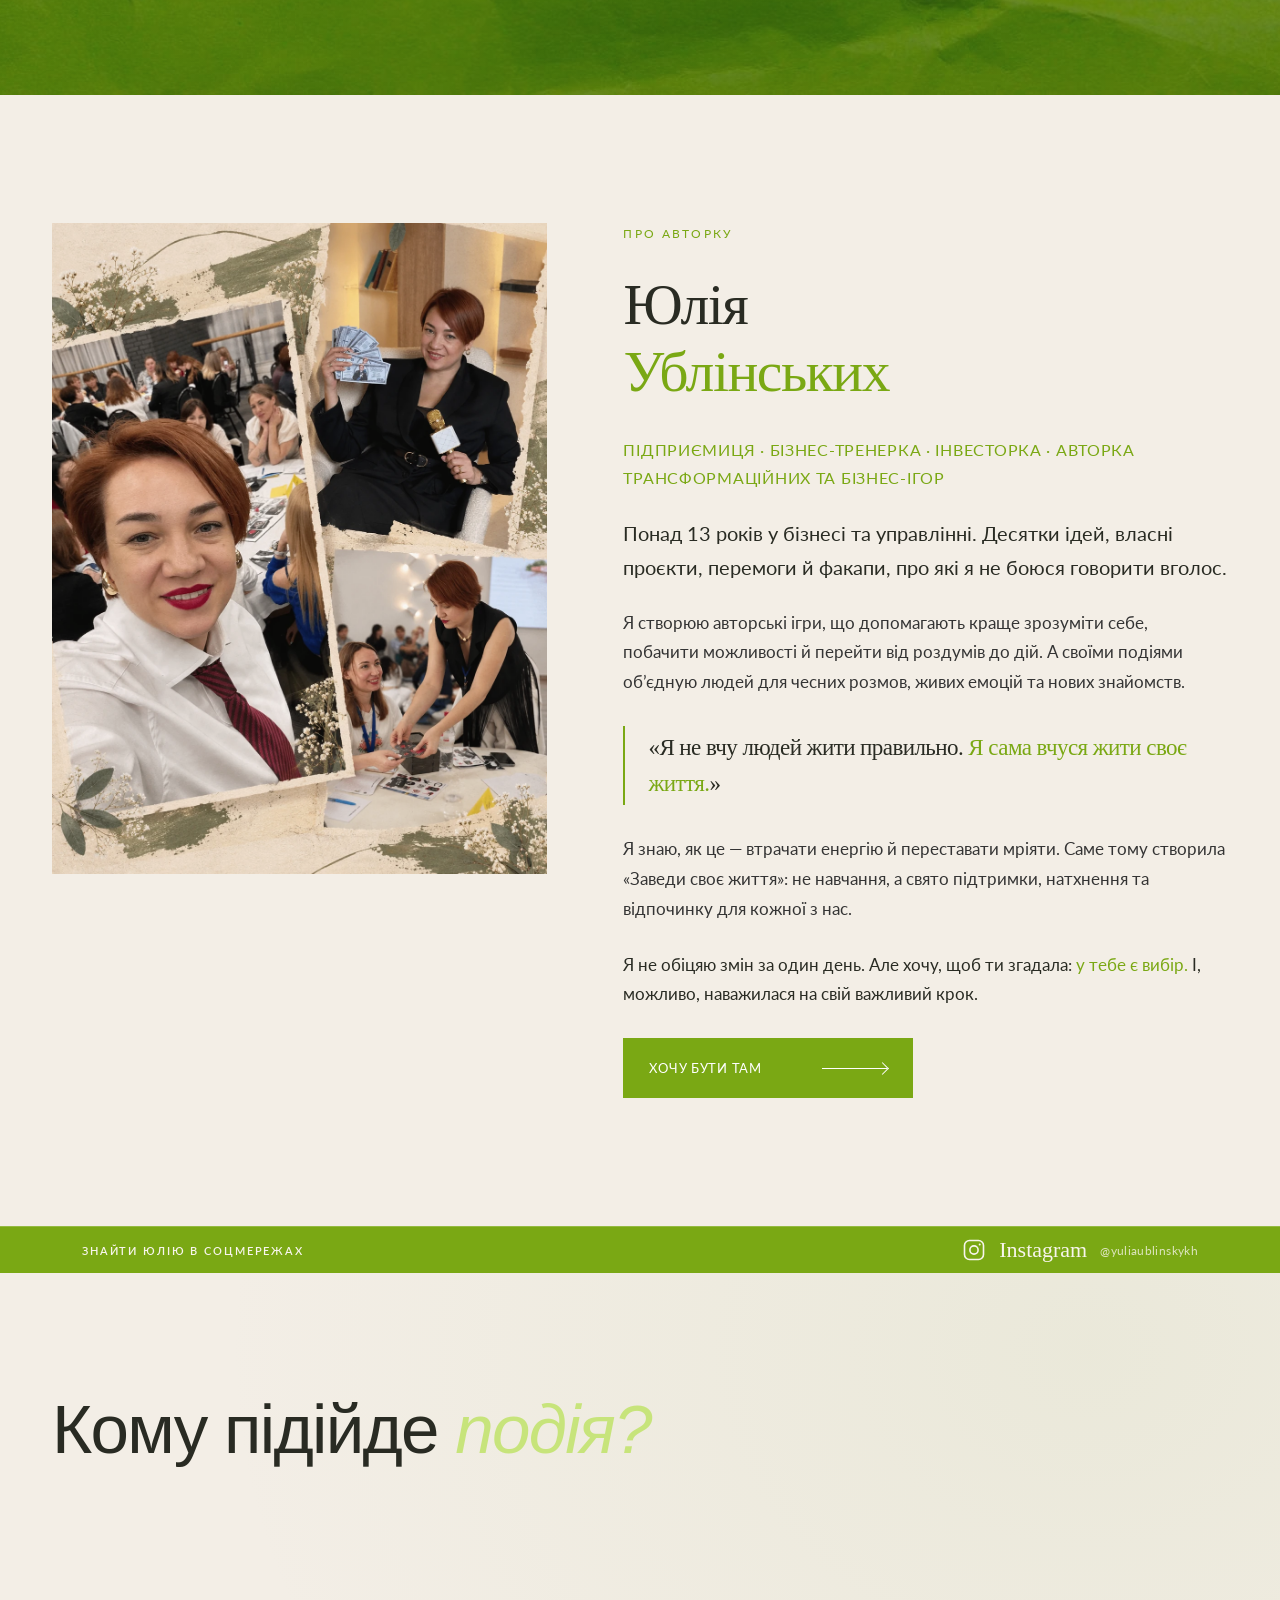
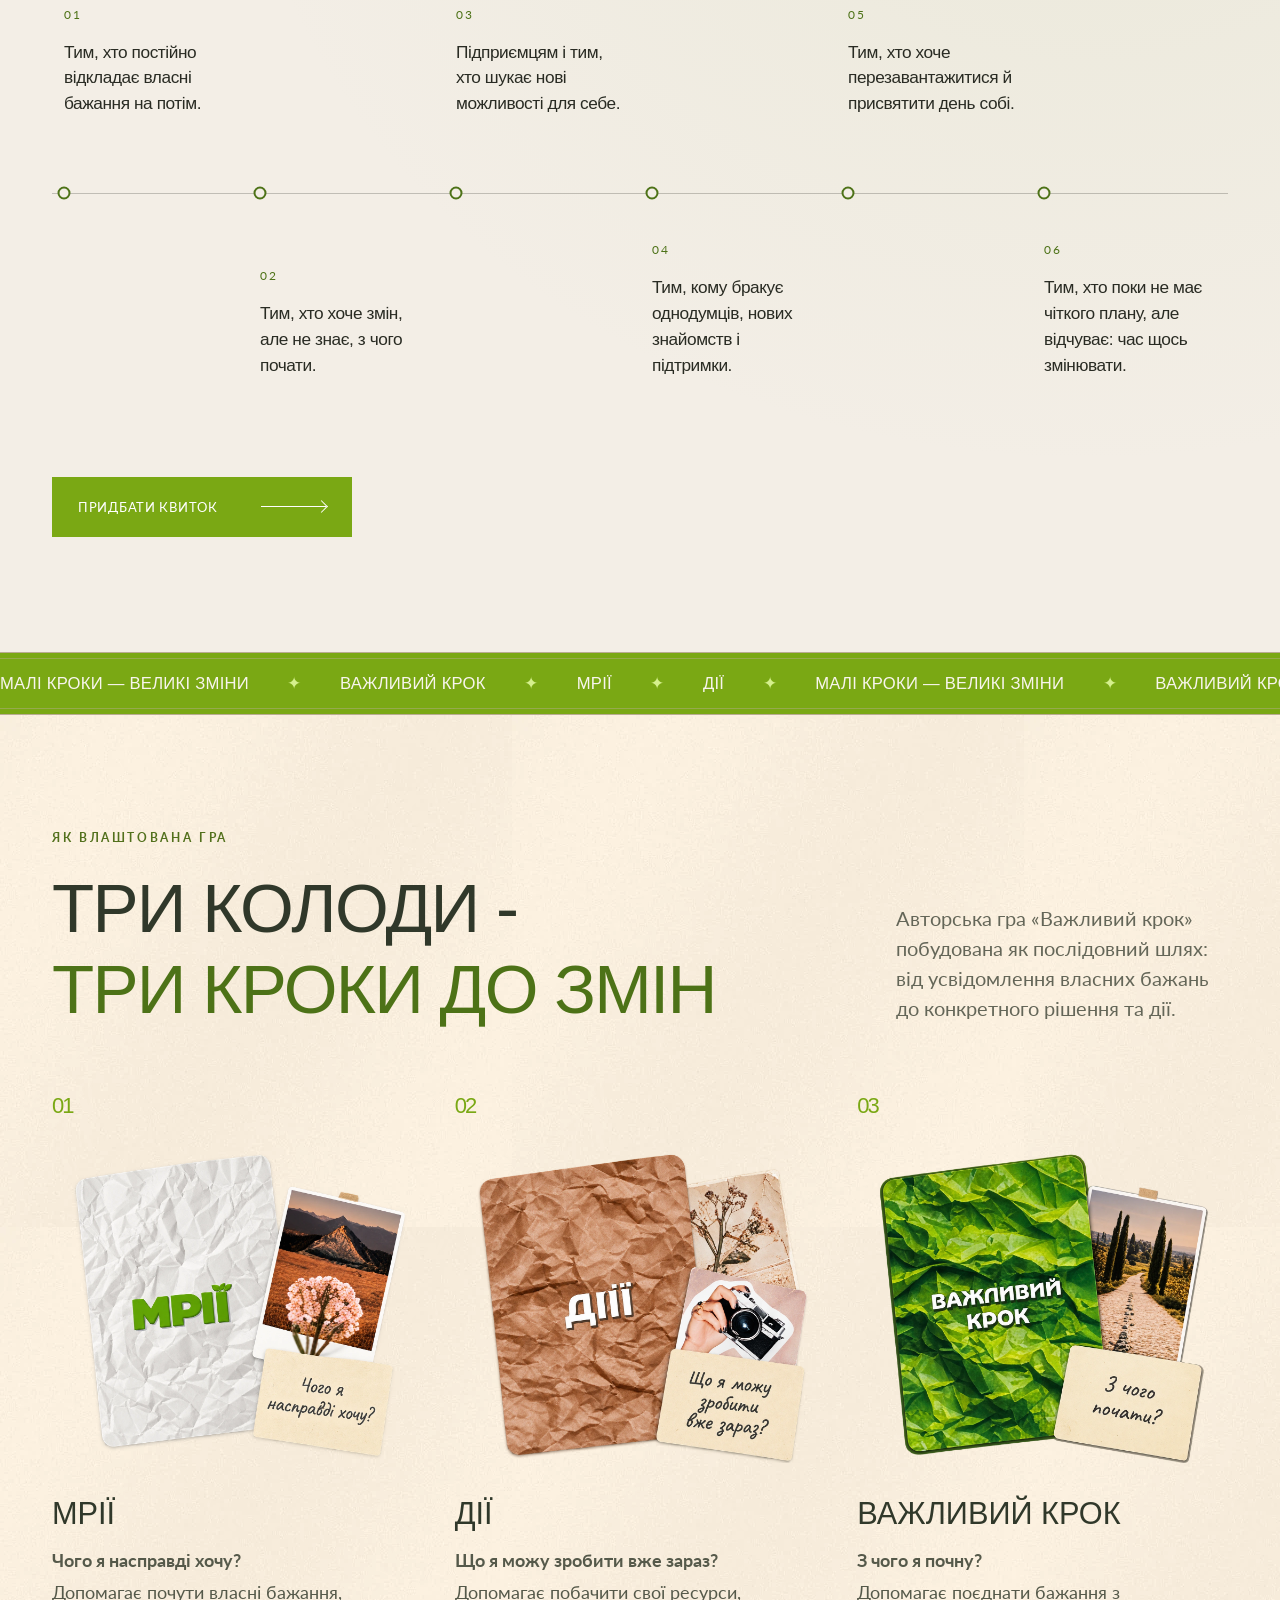
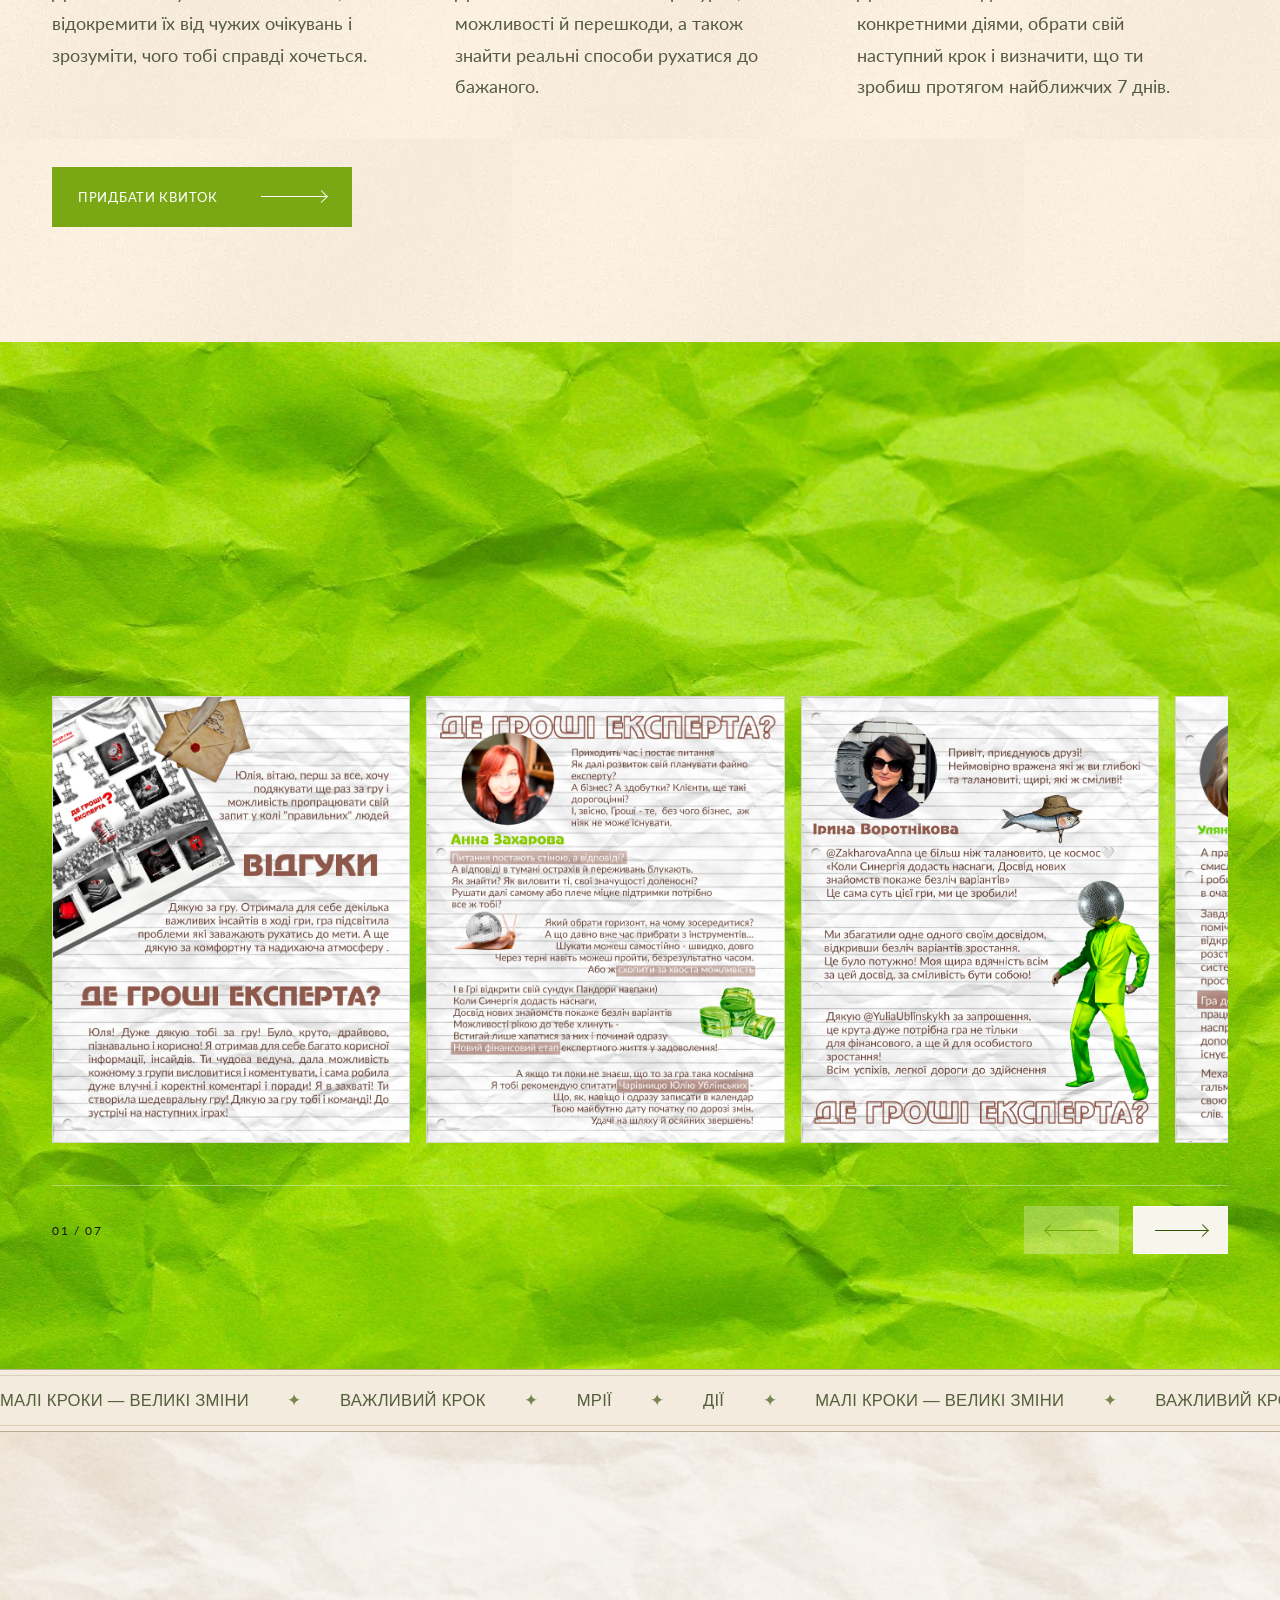
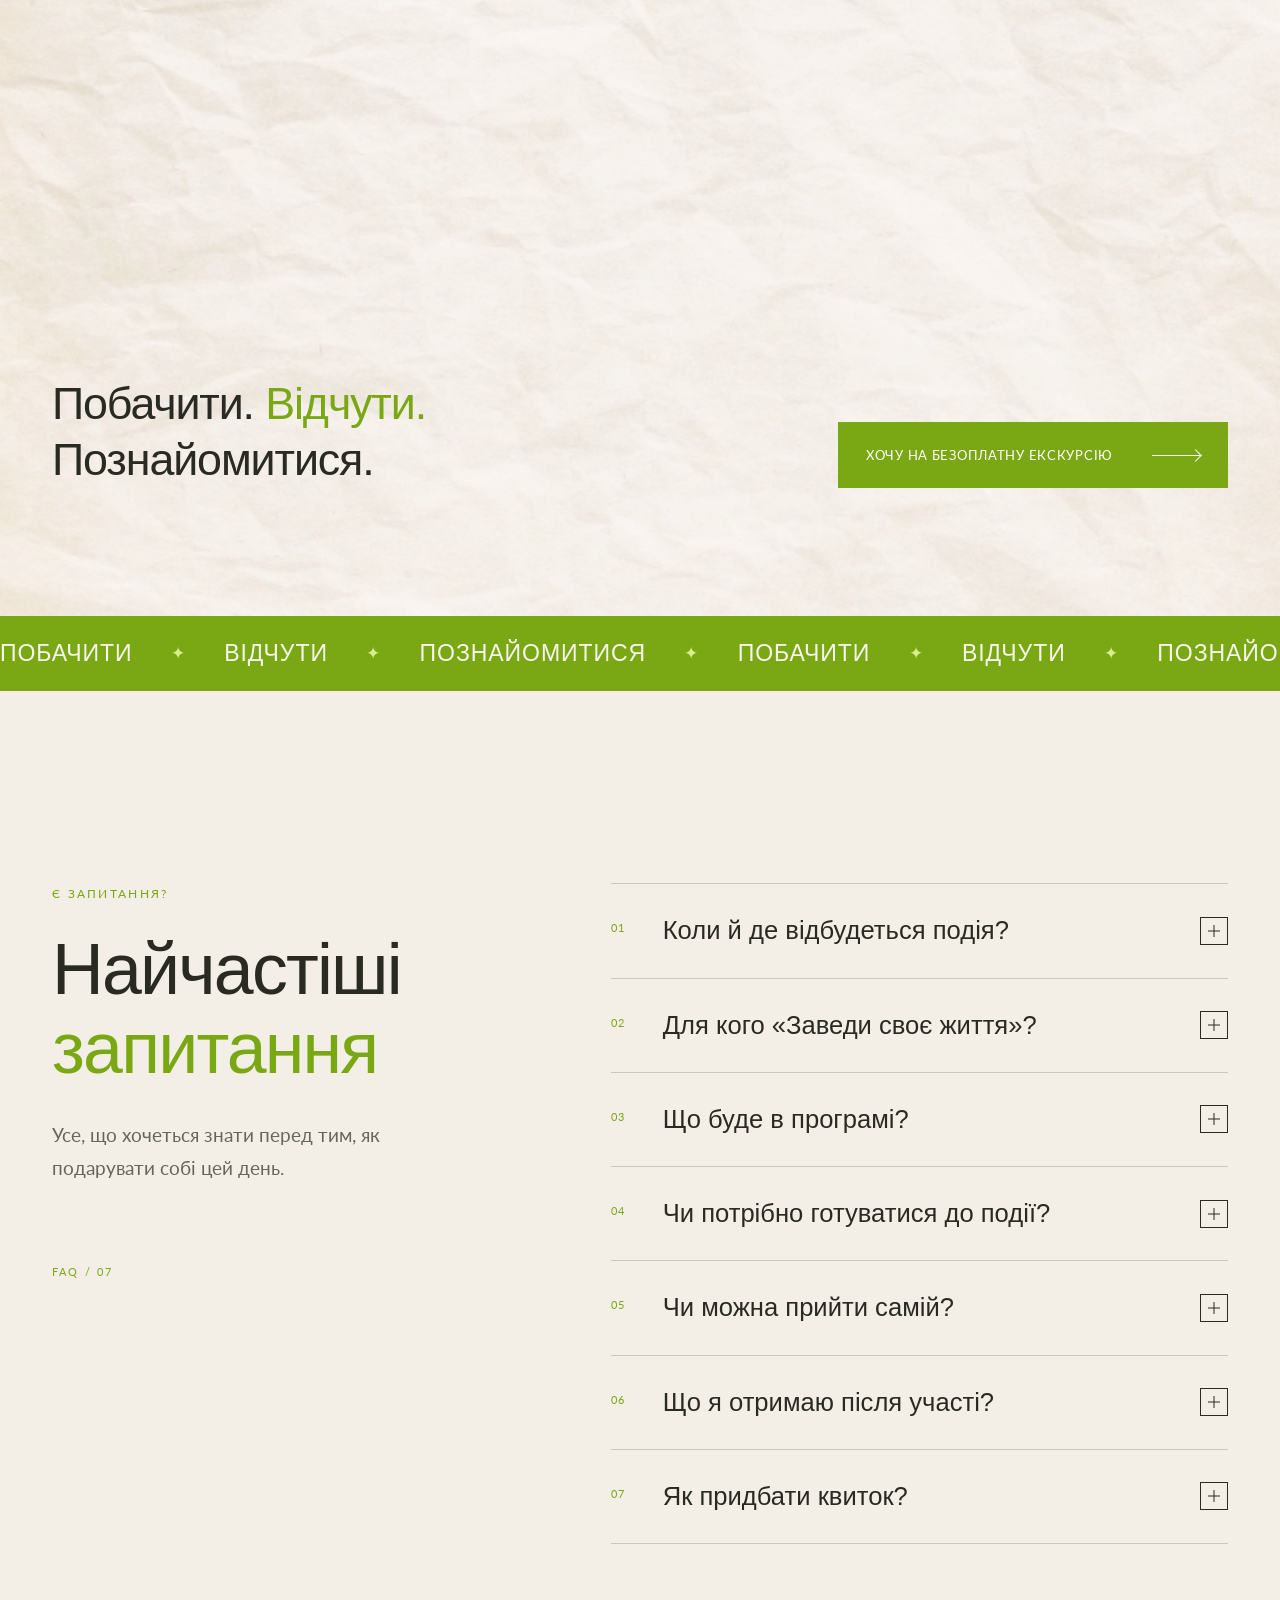
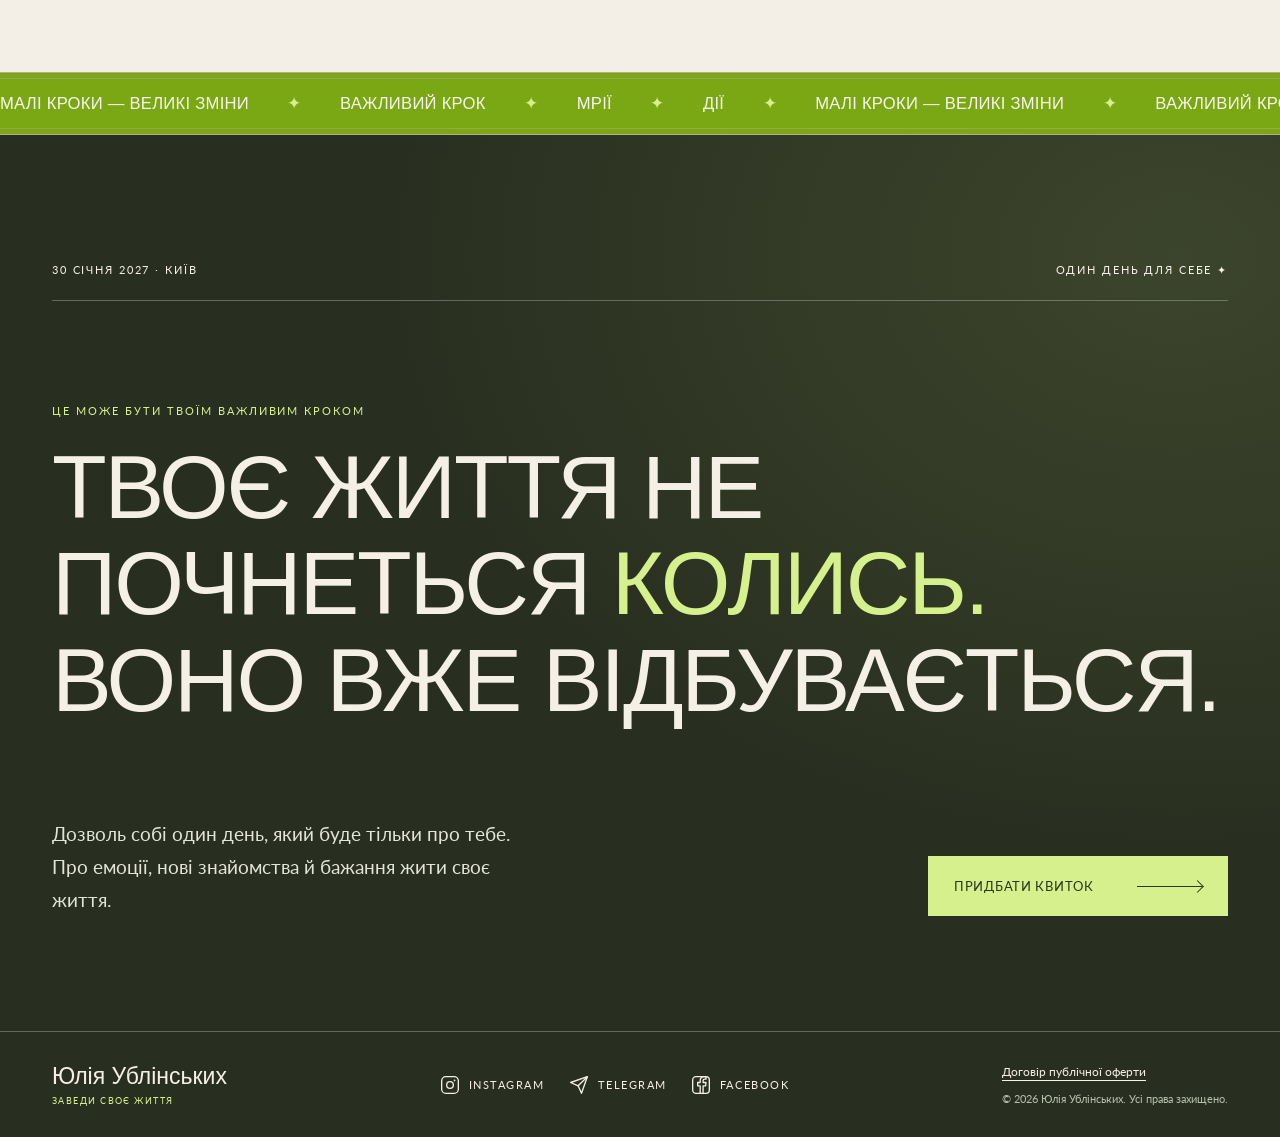
==== commit 6ee96b1c: "Add files via upload" ====
--- a/index.html
+++ b/index.html
@@ -39,7 +39,7 @@
         <div class="header-actions">
           <a
             class="header-ticket"
-            href="https://t.me/YuliaLinsk"
+            href="https://secure.wayforpay.com/payment/s8a32eb478520"
             target="_blank"
             rel="noopener noreferrer"
             >Квитки <span aria-hidden="true" class="long-arrow"></span
@@ -66,7 +66,7 @@
         <a href="#reviews">Відгуки</a>
         <a href="#faq">FAQ</a>
         <a
-          href="https://t.me/YuliaLinsk"
+          href="https://secure.wayforpay.com/payment/s8a32eb478520"
           target="_blank"
           rel="noopener noreferrer"
           >Квитки</a
@@ -126,7 +126,7 @@
               data-site-reveal=""
               data-ticket-link=""
               target="_blank"
-              href="https://t.me/YuliaLinsk"
+              href="https://secure.wayforpay.com/payment/s8a32eb478520"
               id="ticket"
               >Придбати квиток
               <span aria-hidden="true" class="long-arrow"></span
@@ -223,7 +223,7 @@
             <a
               class="primary-button for-whom__button"
               data-site-reveal=""
-              href="https://t.me/YuliaLinsk"
+              href="https://secure.wayforpay.com/payment/s8a32eb478520"
             >
               Придбати квиток
               <span aria-hidden="true" class="long-arrow"></span>
@@ -297,7 +297,7 @@
               class="primary-button event-about__button"
               data-site-reveal=""
               target="_blank"
-              href="https://t.me/YuliaLinsk"
+              href="https://secure.wayforpay.com/payment/s8a32eb478520"
             >
               ХОЧУ БУТИ ТАМ
               <span aria-hidden="true" class="long-arrow"></span>
@@ -645,7 +645,7 @@
             </p>
             <a
               class="primary-button author-about__button"
-              href="https://t.me/YuliaLinsk"
+              href="https://secure.wayforpay.com/payment/s8a32eb478520"
               data-site-reveal
               >Хочу бути там <span class="long-arrow" aria-hidden="true"></span
             ></a>
@@ -751,7 +751,7 @@
             <a
               class="primary-button"
               target="_blank"
-              href="https://t.me/YuliaLinsk"
+              href="https://secure.wayforpay.com/payment/s8a32eb478520"
             >
               Придбати квиток
               <span class="long-arrow" aria-hidden="true"></span>
@@ -891,7 +891,7 @@
           </div>
 
           <div class="game-decks__cta" data-site-reveal>
-            <a class="primary-button" href="https://t.me/YuliaLinsk">
+            <a class="primary-button" href="https://secure.wayforpay.com/payment/s8a32eb478520">
               Придбати квиток
               <span class="long-arrow" aria-hidden="true"></span>
             </a>
@@ -1226,9 +1226,7 @@
               </summary>
               <div class="faq__answer">
                 <p>
-                  Продаж квитків відкриється незабаром. Слідкуй за оновленнями
-                  на сайті та в соціальних мережах Юлії. Після старту продажів
-                  тут з’явиться можливість придбати квиток.
+                  Натисни кнопку «Придбати квиток» та здійсни оплату через платіжну систему WayForPay.
                 </p>
               </div>
             </details>
@@ -1282,7 +1280,7 @@
             </p>
             <a
               class="primary-button closing__button"
-              href="https://t.me/YuliaLinsk"
+              href="https://secure.wayforpay.com/payment/s8a32eb478520"
               >Придбати квиток
               <span class="long-arrow" aria-hidden="true"></span
             ></a>
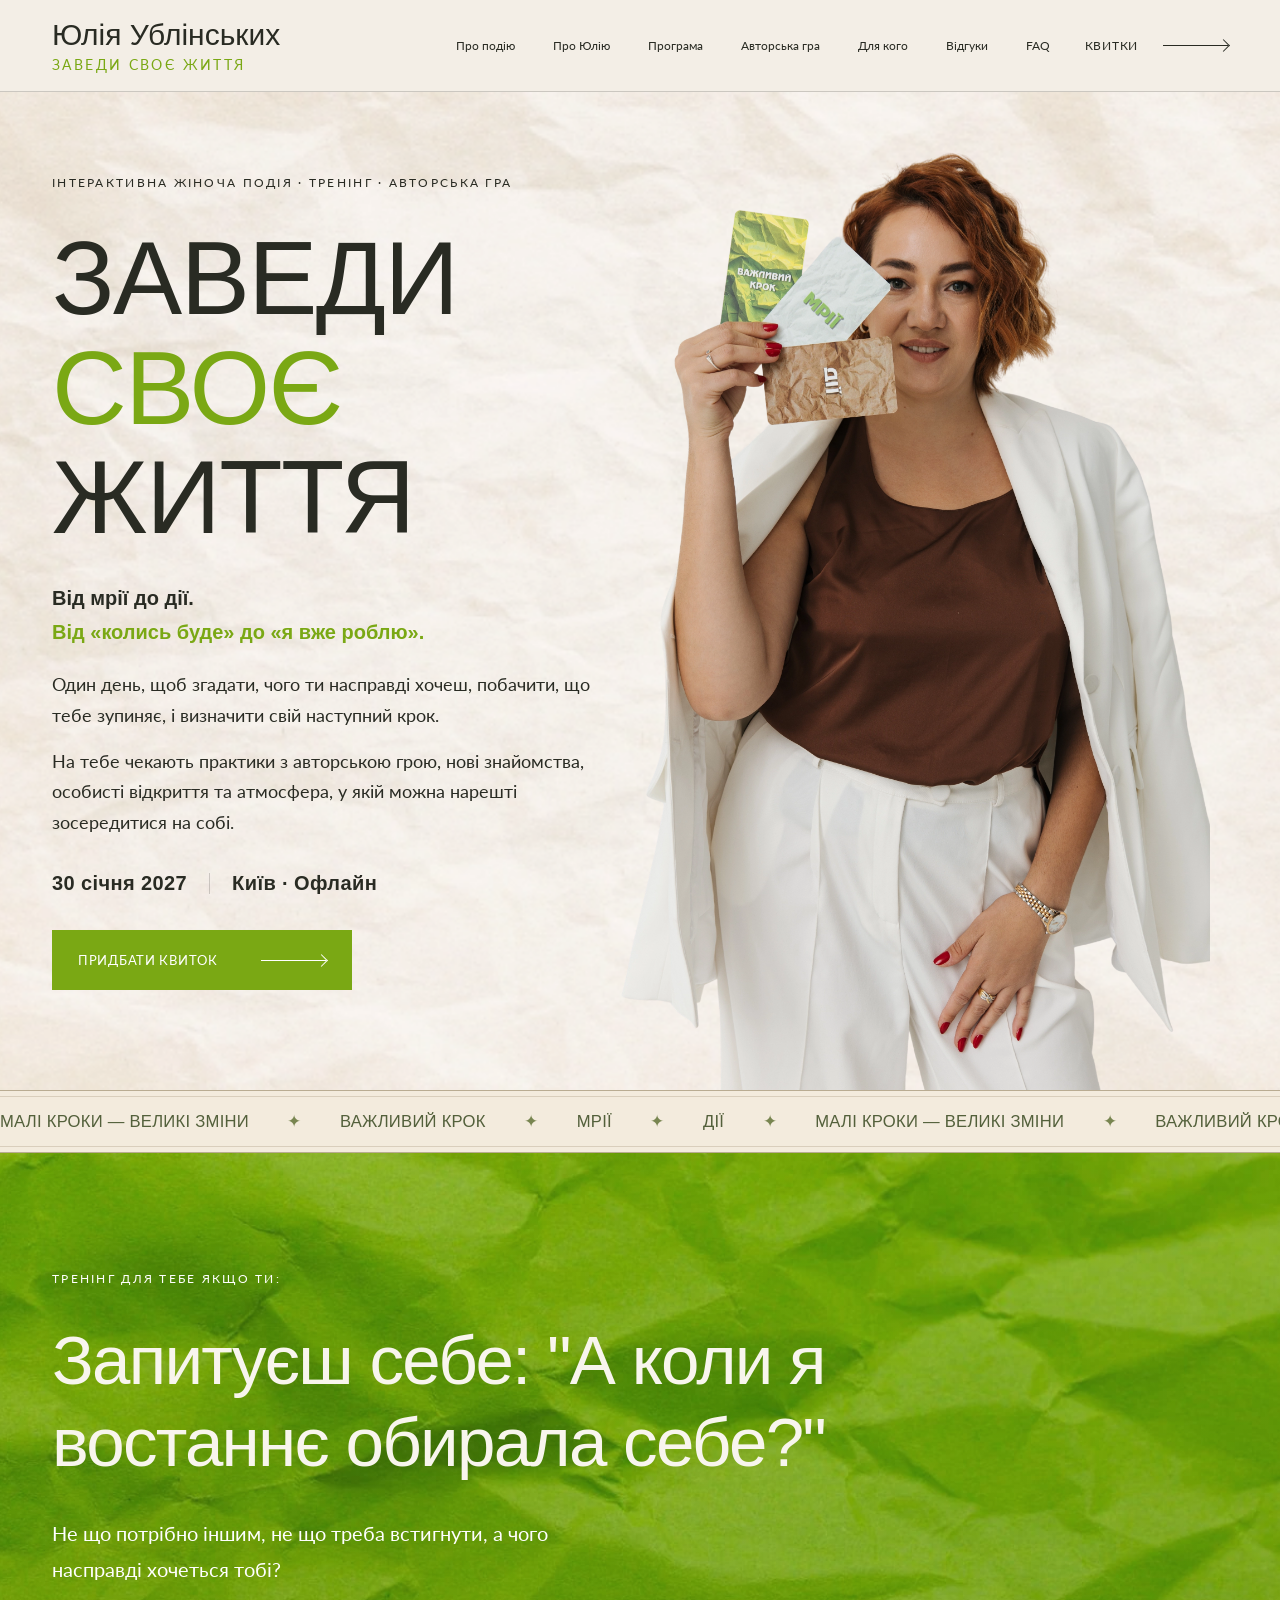
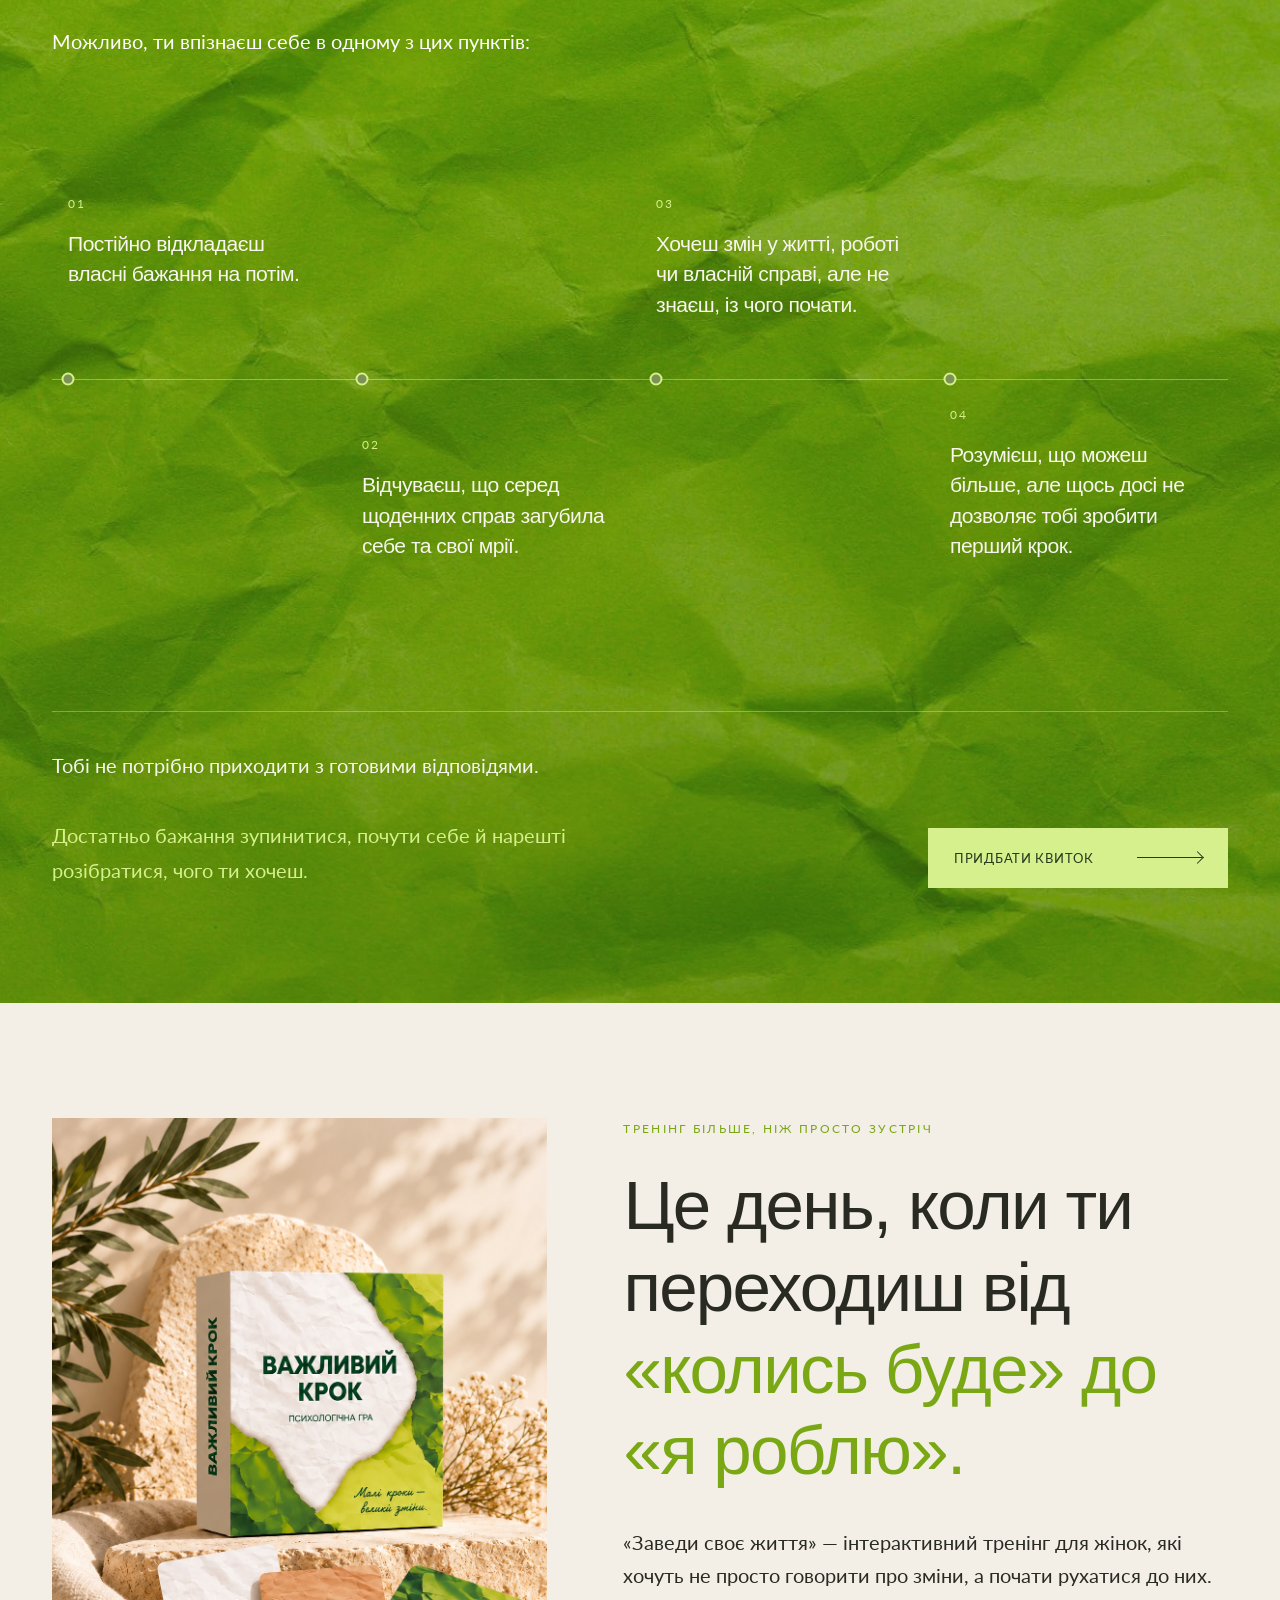
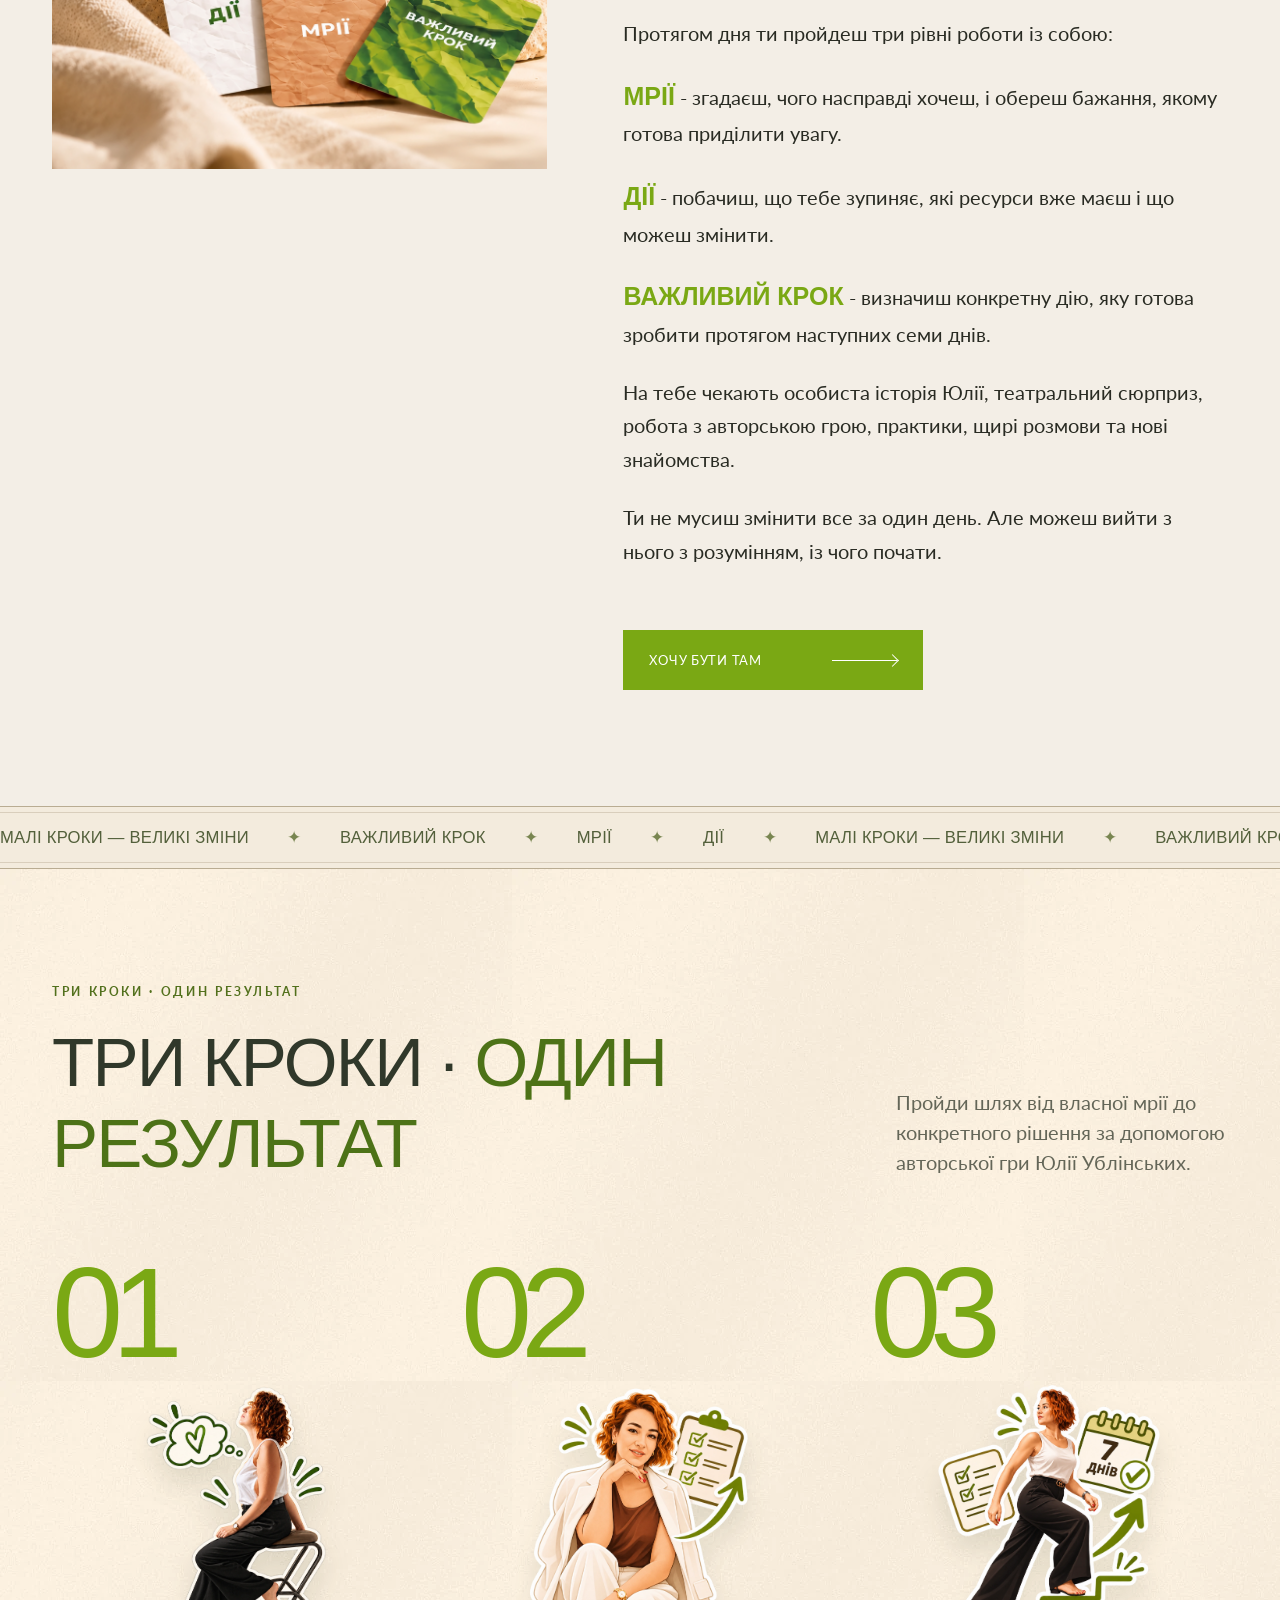
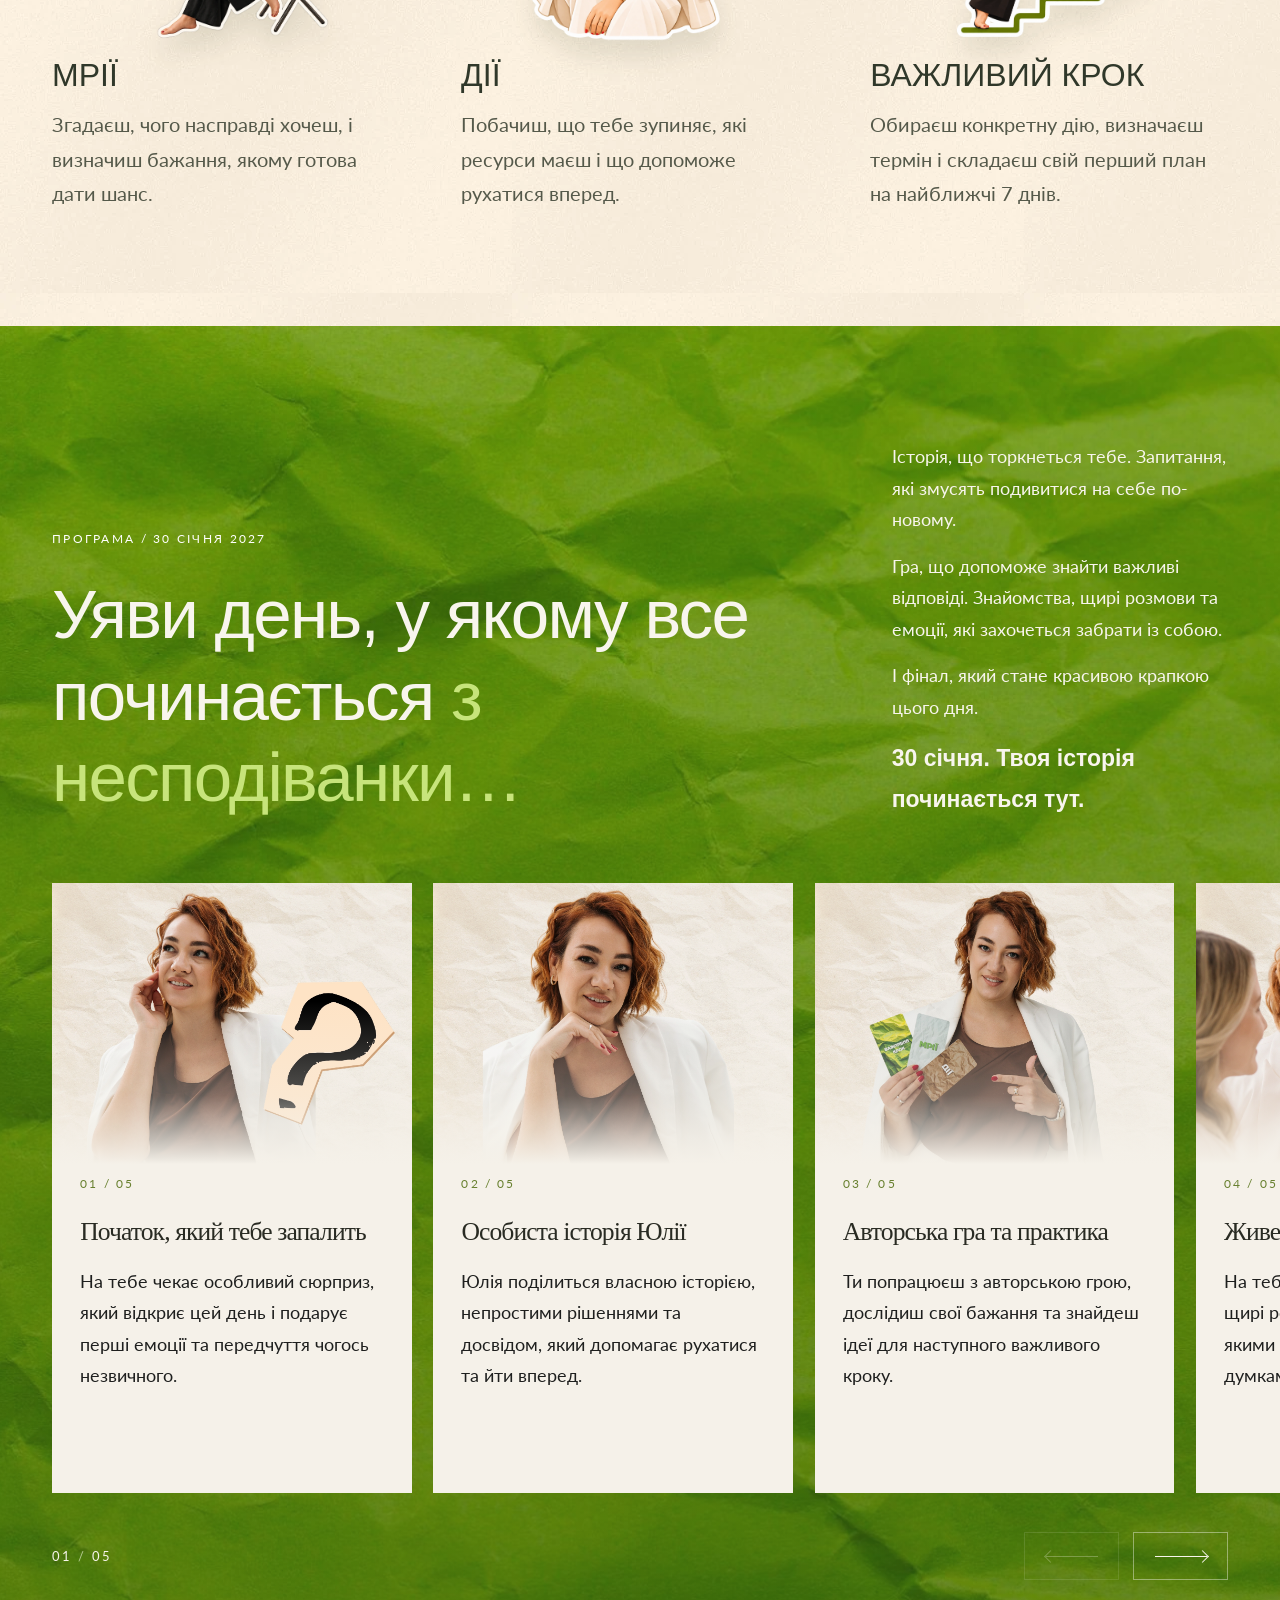
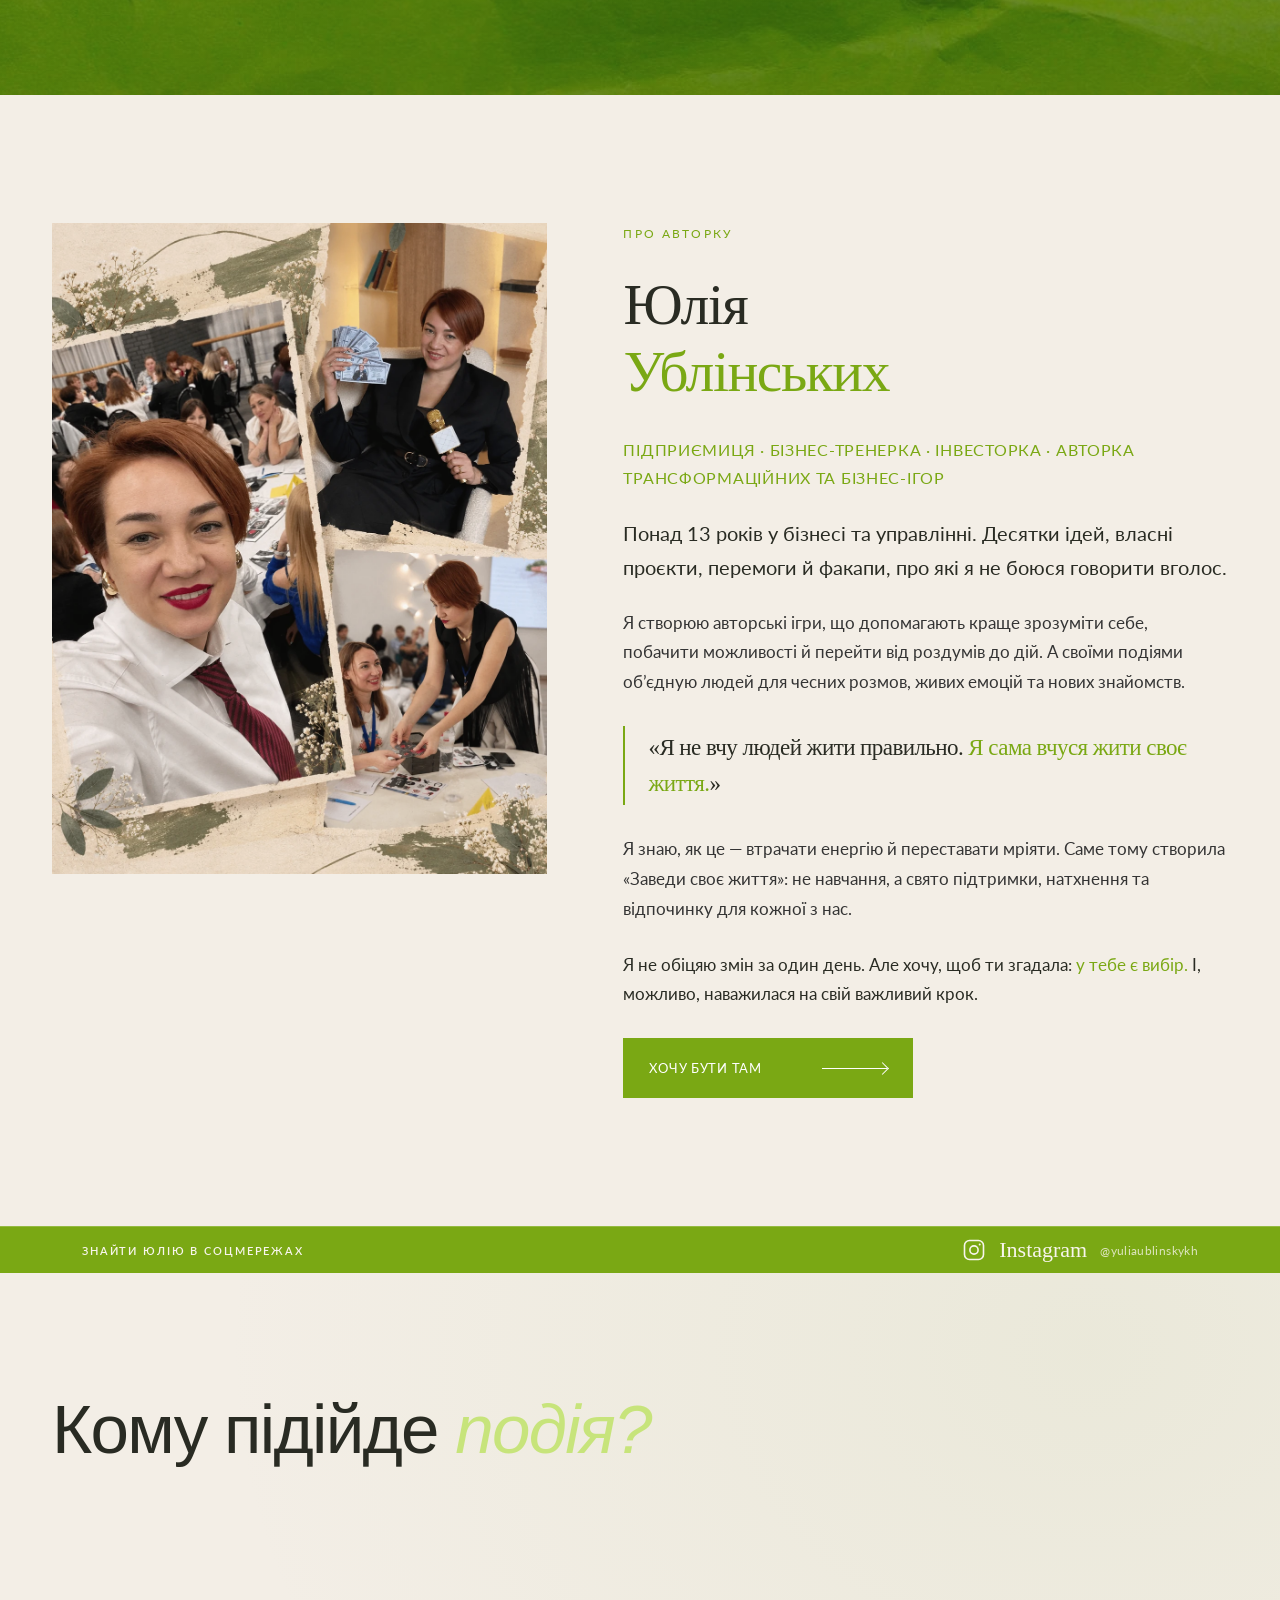
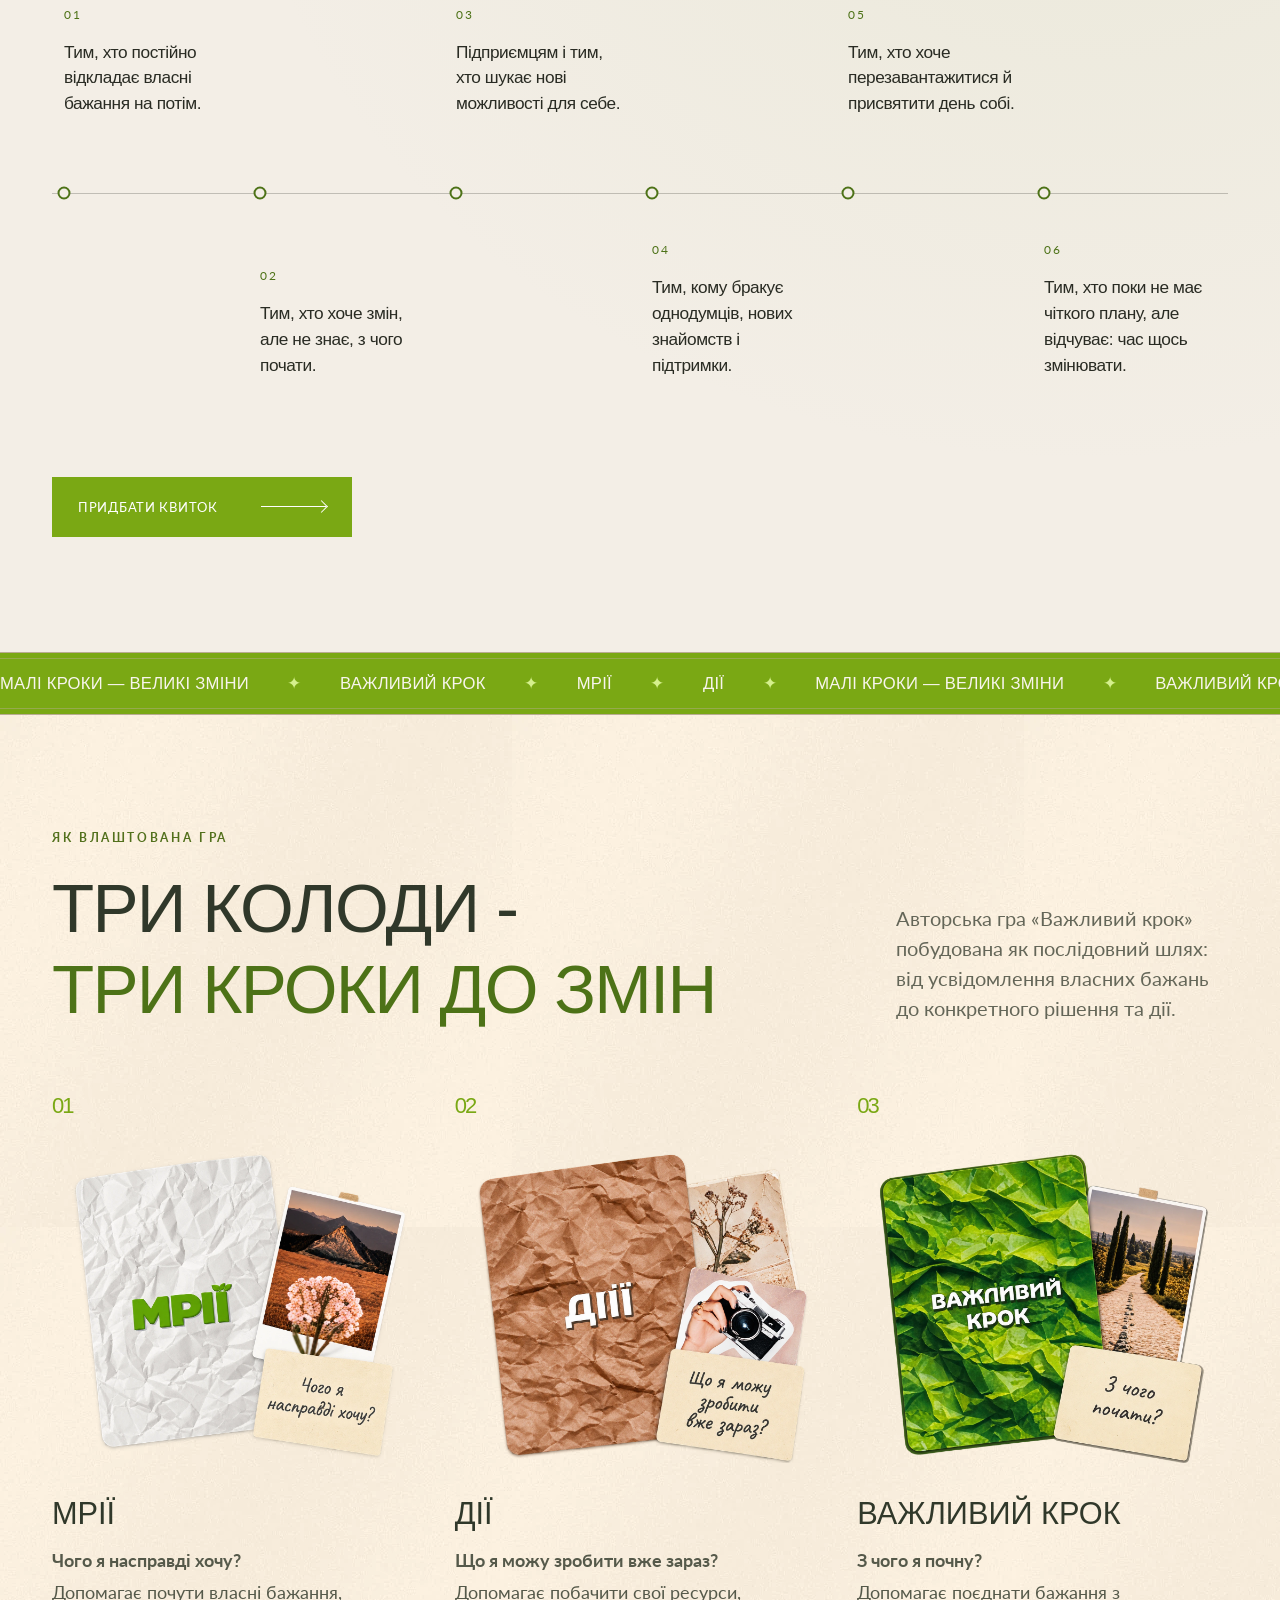
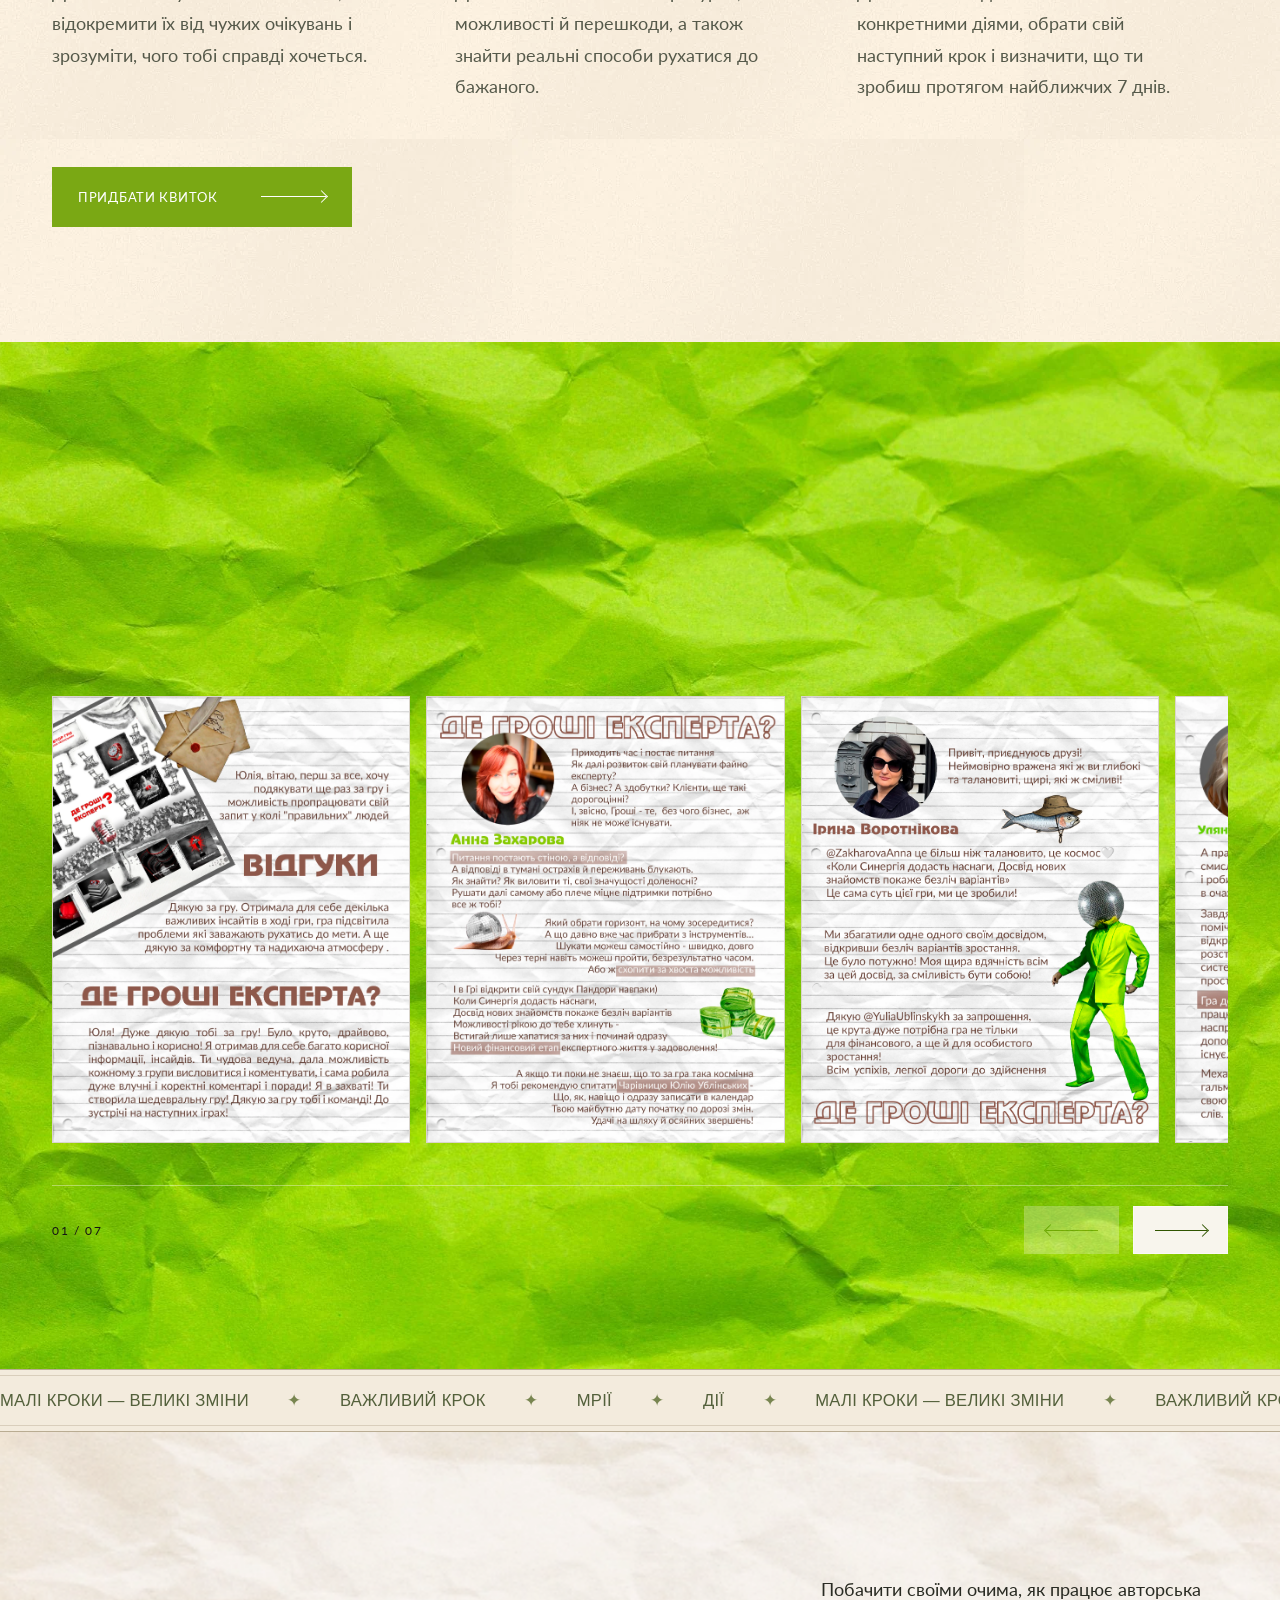
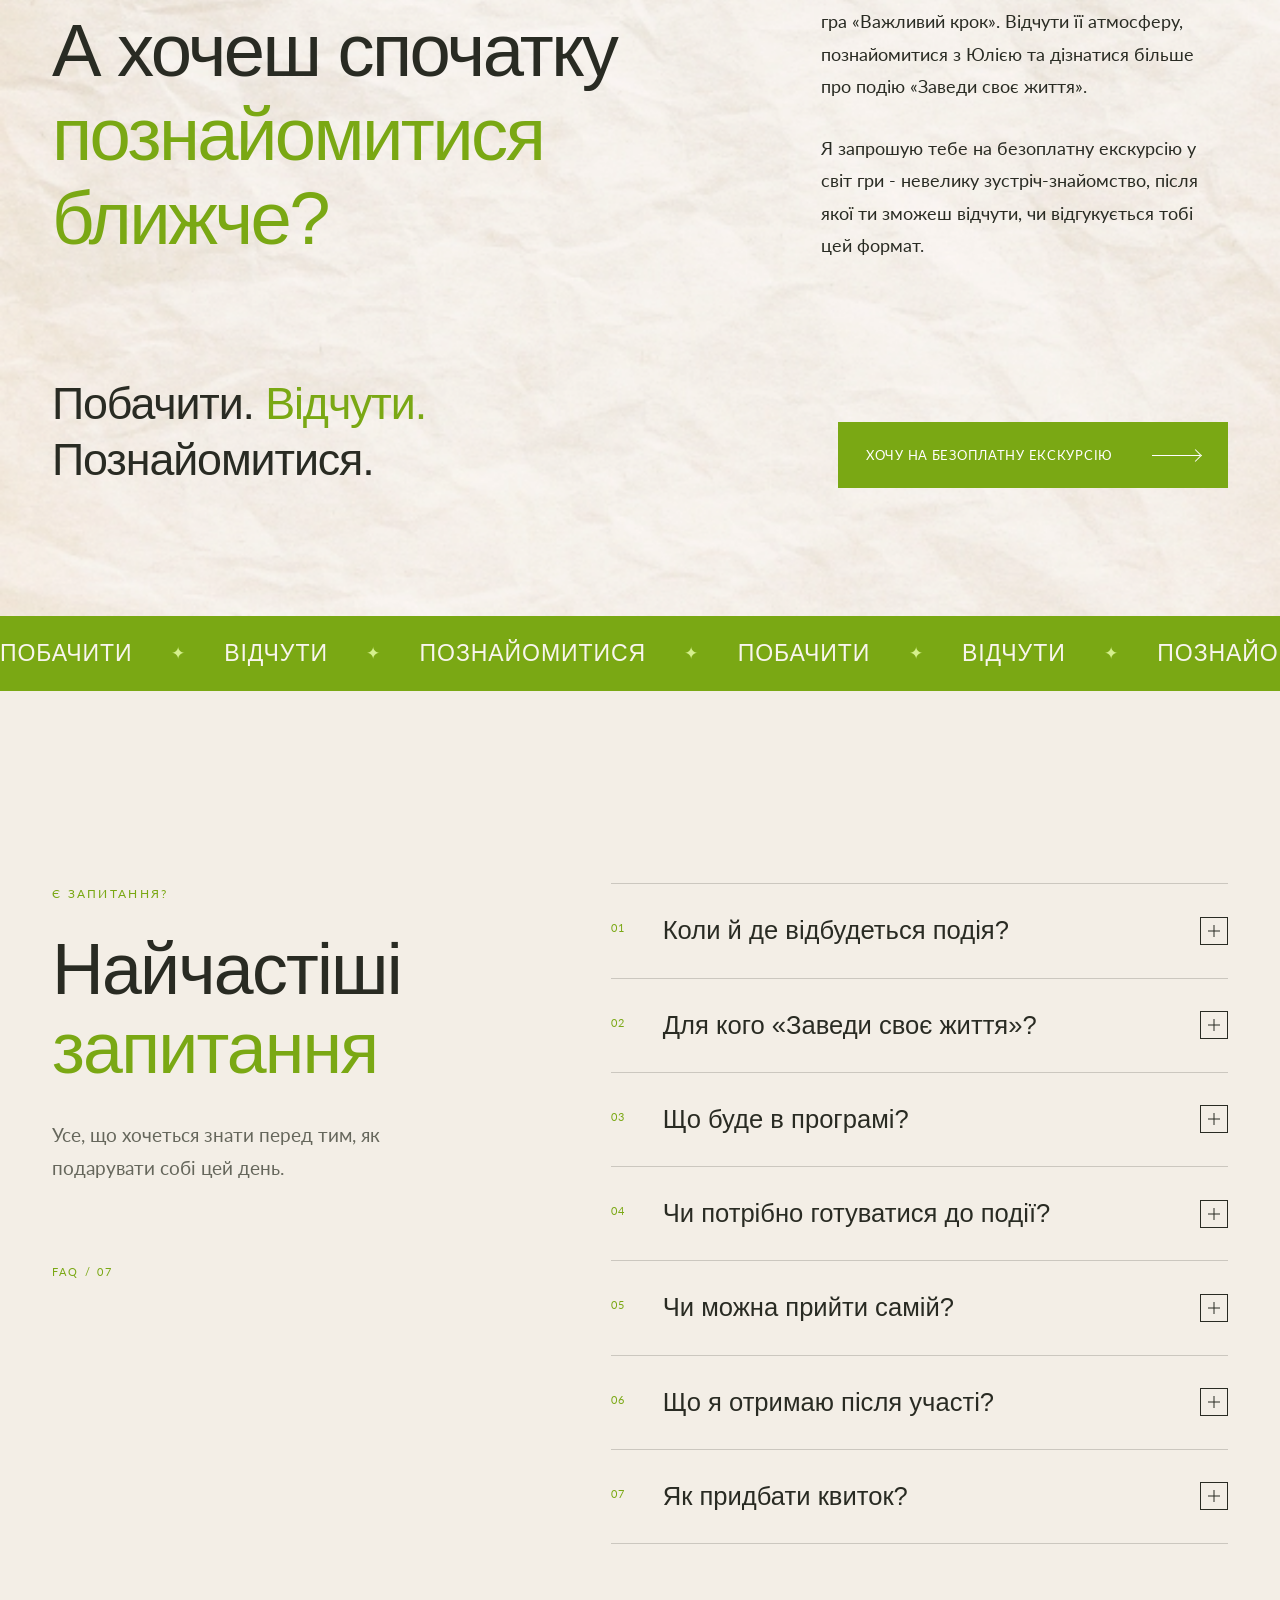
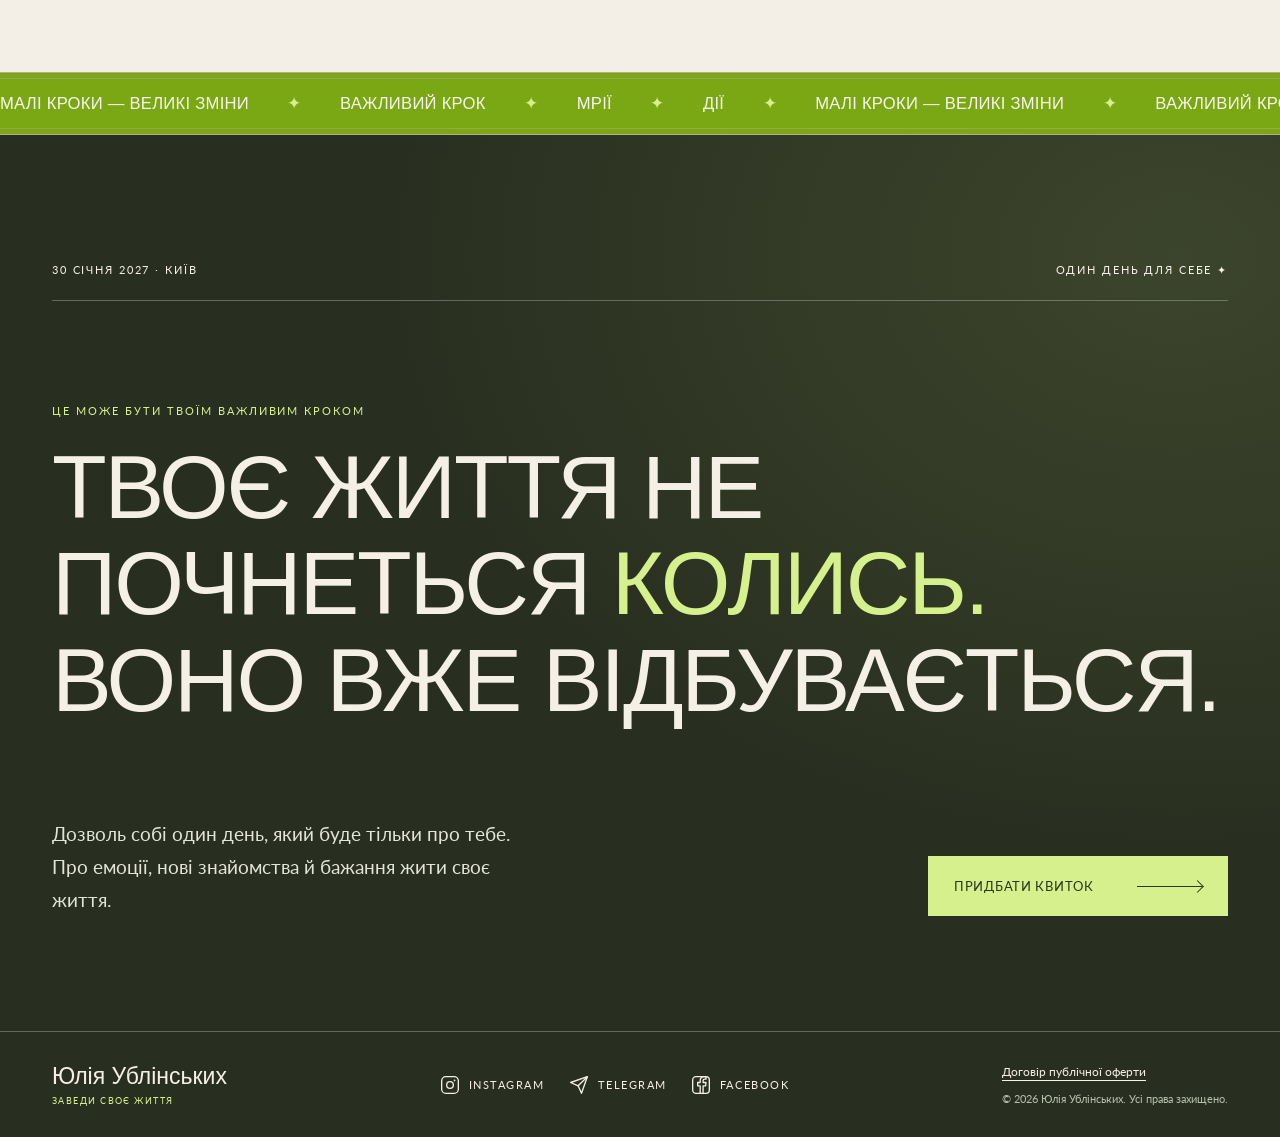
==== commit 325c152c: "Add files via upload" ====
--- a/index.html
+++ b/index.html
@@ -10,6 +10,41 @@
       name="description"
     />
     <title>Заведи своє життя — Юлія Ублінських</title>
+    <!-- Open Graph -->
+    <meta property="og:type" content="website" />
+    <meta property="og:locale" content="uk_UA" />
+    <meta property="og:site_name" content="Юлія Ублінських" />
+
+    <meta property="og:title" content="Заведи своє життя — Юлія Ублінських" />
+    <meta
+      property="og:description"
+      content="Від мрії до дії. Інтерактивна жіноча подія, тренінг та авторська гра. 30 січня 2027 · Київ."
+    />
+
+    <meta property="og:url" content="https://yuliiaublinskykh.github.io/" />
+    <meta
+      property="og:image"
+      content="https://yuliiaublinskykh.github.io/img/og.jpg"
+    />
+    <meta property="og:image:width" content="1200" />
+    <meta property="og:image:height" content="630" />
+    <meta property="og:image:type" content="image/jpeg" />
+    <meta
+      property="og:image:alt"
+      content="Заведи своє життя — жіноча подія Юлії Ублінських"
+    />
+
+    <!-- Twitter / X -->
+    <meta name="twitter:card" content="summary_large_image" />
+    <meta name="twitter:title" content="Заведи своє життя — Юлія Ублінських" />
+    <meta
+      name="twitter:description"
+      content="Від мрії до дії. 30 січня 2027 · Київ."
+    />
+    <meta
+      name="twitter:image"
+      content="https://yuliiaublinskykh.github.io/img/og.jpg"
+    />
     <link href="https://fonts.googleapis.com" rel="preconnect" />
     <link crossorigin="" href="https://fonts.gstatic.com" rel="preconnect" />
     <link
@@ -891,7 +926,10 @@
           </div>
 
           <div class="game-decks__cta" data-site-reveal>
-            <a class="primary-button" href="https://secure.wayforpay.com/payment/s8a32eb478520">
+            <a
+              class="primary-button"
+              href="https://secure.wayforpay.com/payment/s8a32eb478520"
+            >
               Придбати квиток
               <span class="long-arrow" aria-hidden="true"></span>
             </a>
@@ -1226,7 +1264,8 @@
               </summary>
               <div class="faq__answer">
                 <p>
-                  Натисни кнопку «Придбати квиток» та здійсни оплату через платіжну систему WayForPay.
+                  Натисни кнопку «Придбати квиток» та здійсни оплату через
+                  платіжну систему WayForPay.
                 </p>
               </div>
             </details>
@@ -1387,8 +1426,10 @@
             </div>
 
             <div class="closing__legal">
-              <a class="closing__offer-link" href="offer.html">Договір публічної оферти</a>
-            <small>© 2026 Юлія Ублінських. Усі права захищено.</small>
+              <a class="closing__offer-link" href="offer.html"
+                >Договір публічної оферти</a
+              >
+              <small>© 2026 Юлія Ублінських. Усі права захищено.</small>
             </div>
           </div>
         </footer>
